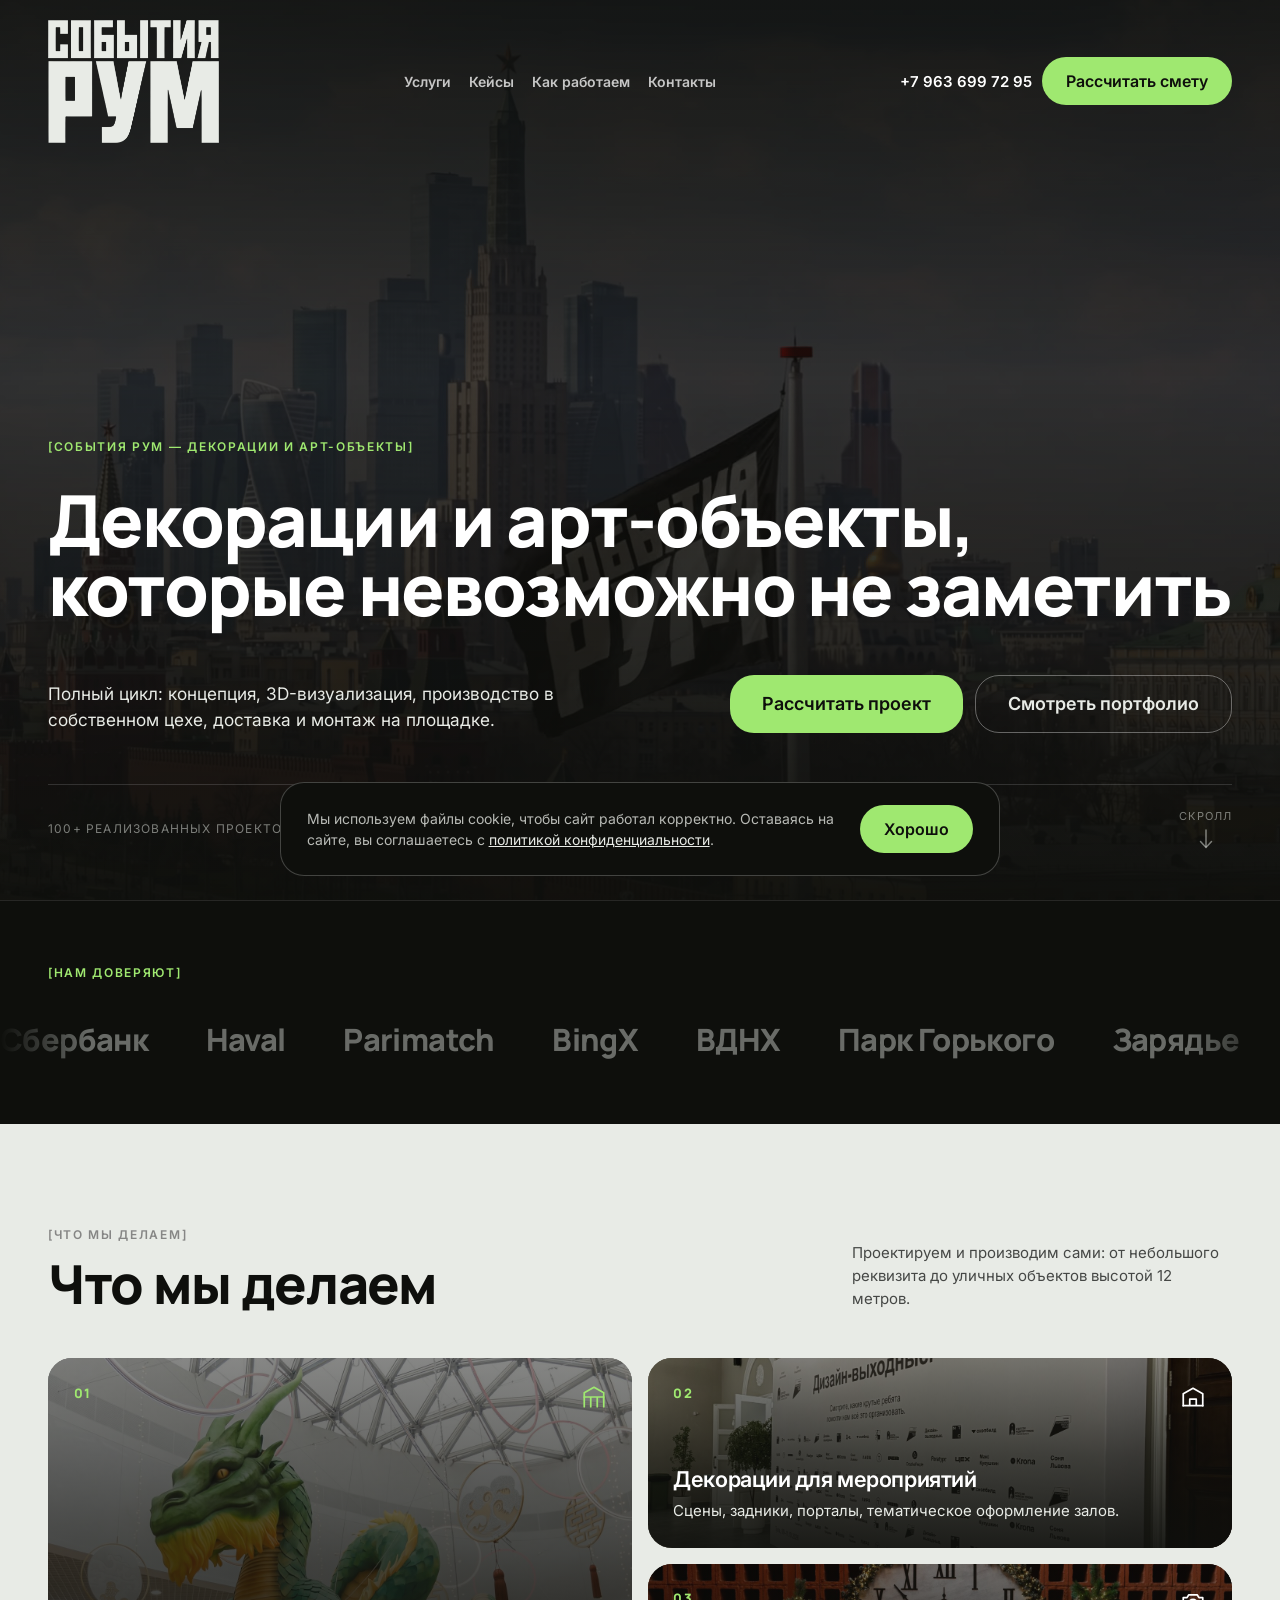
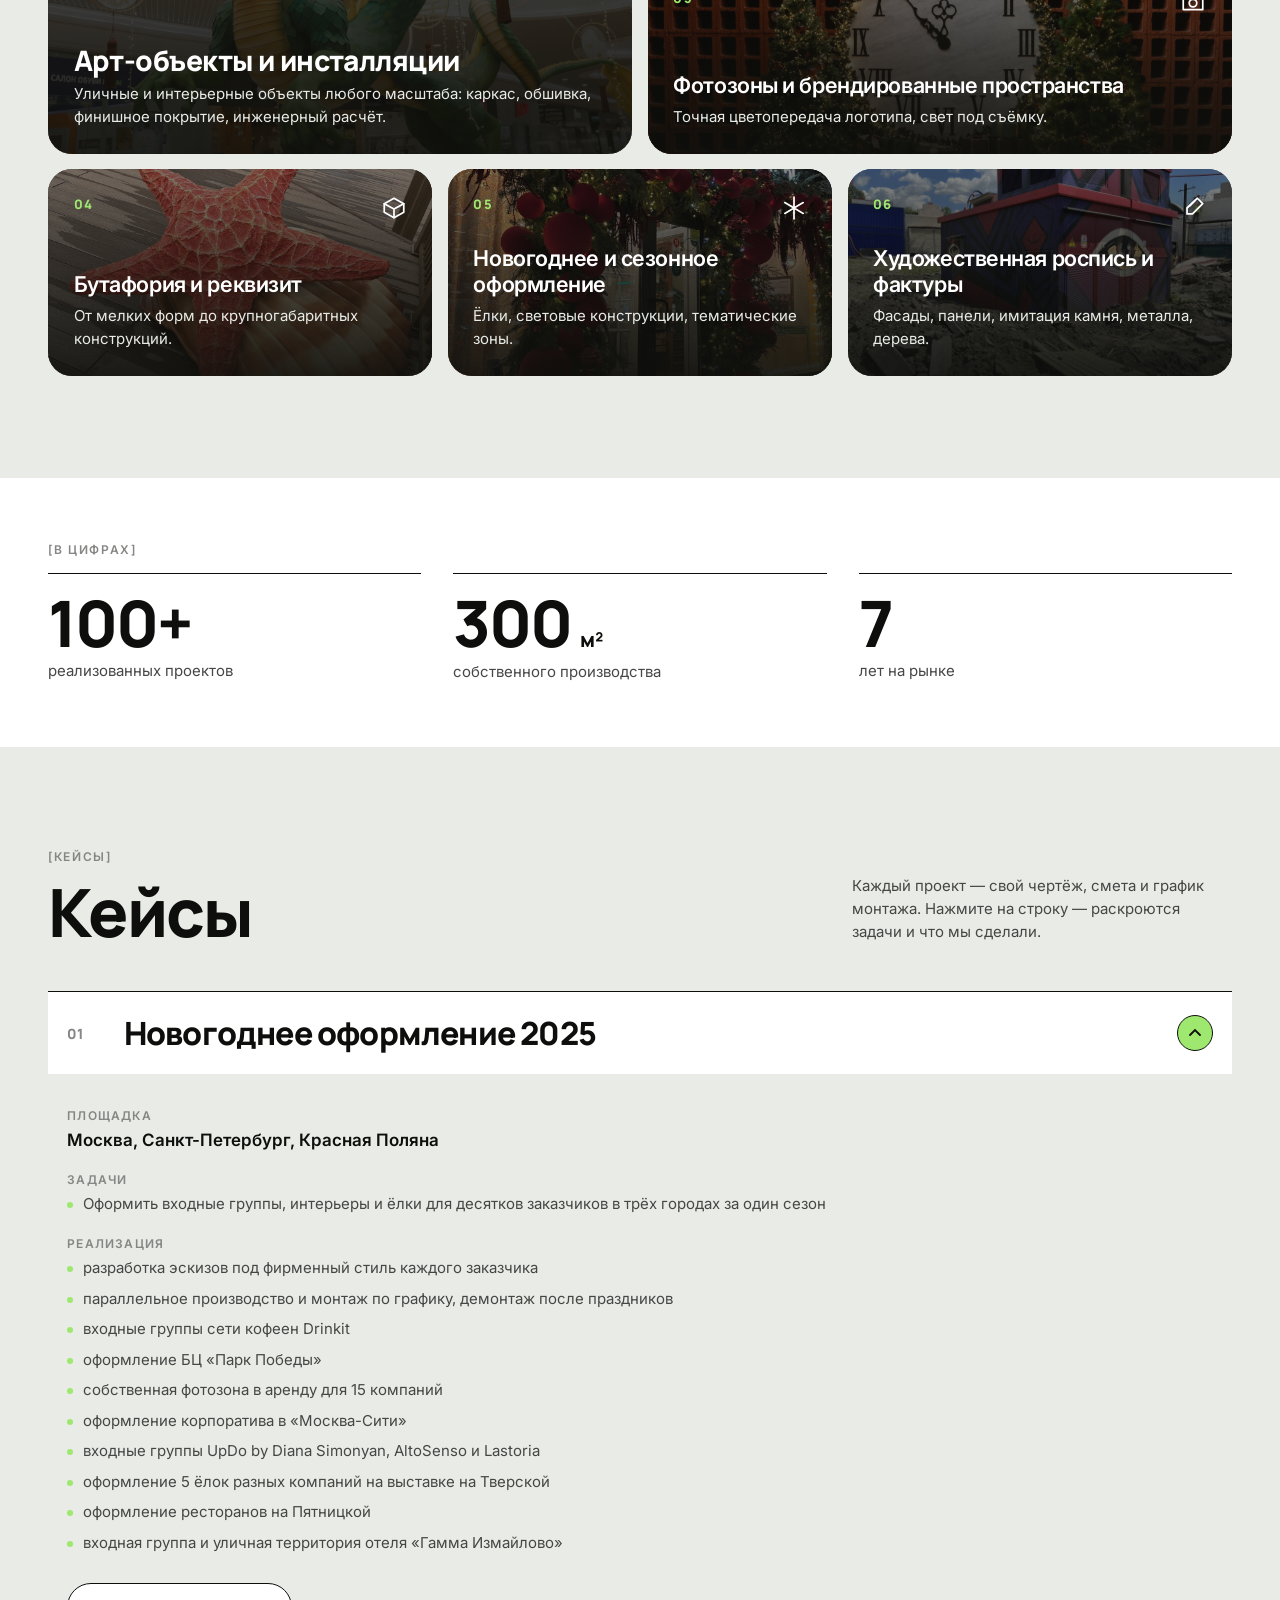
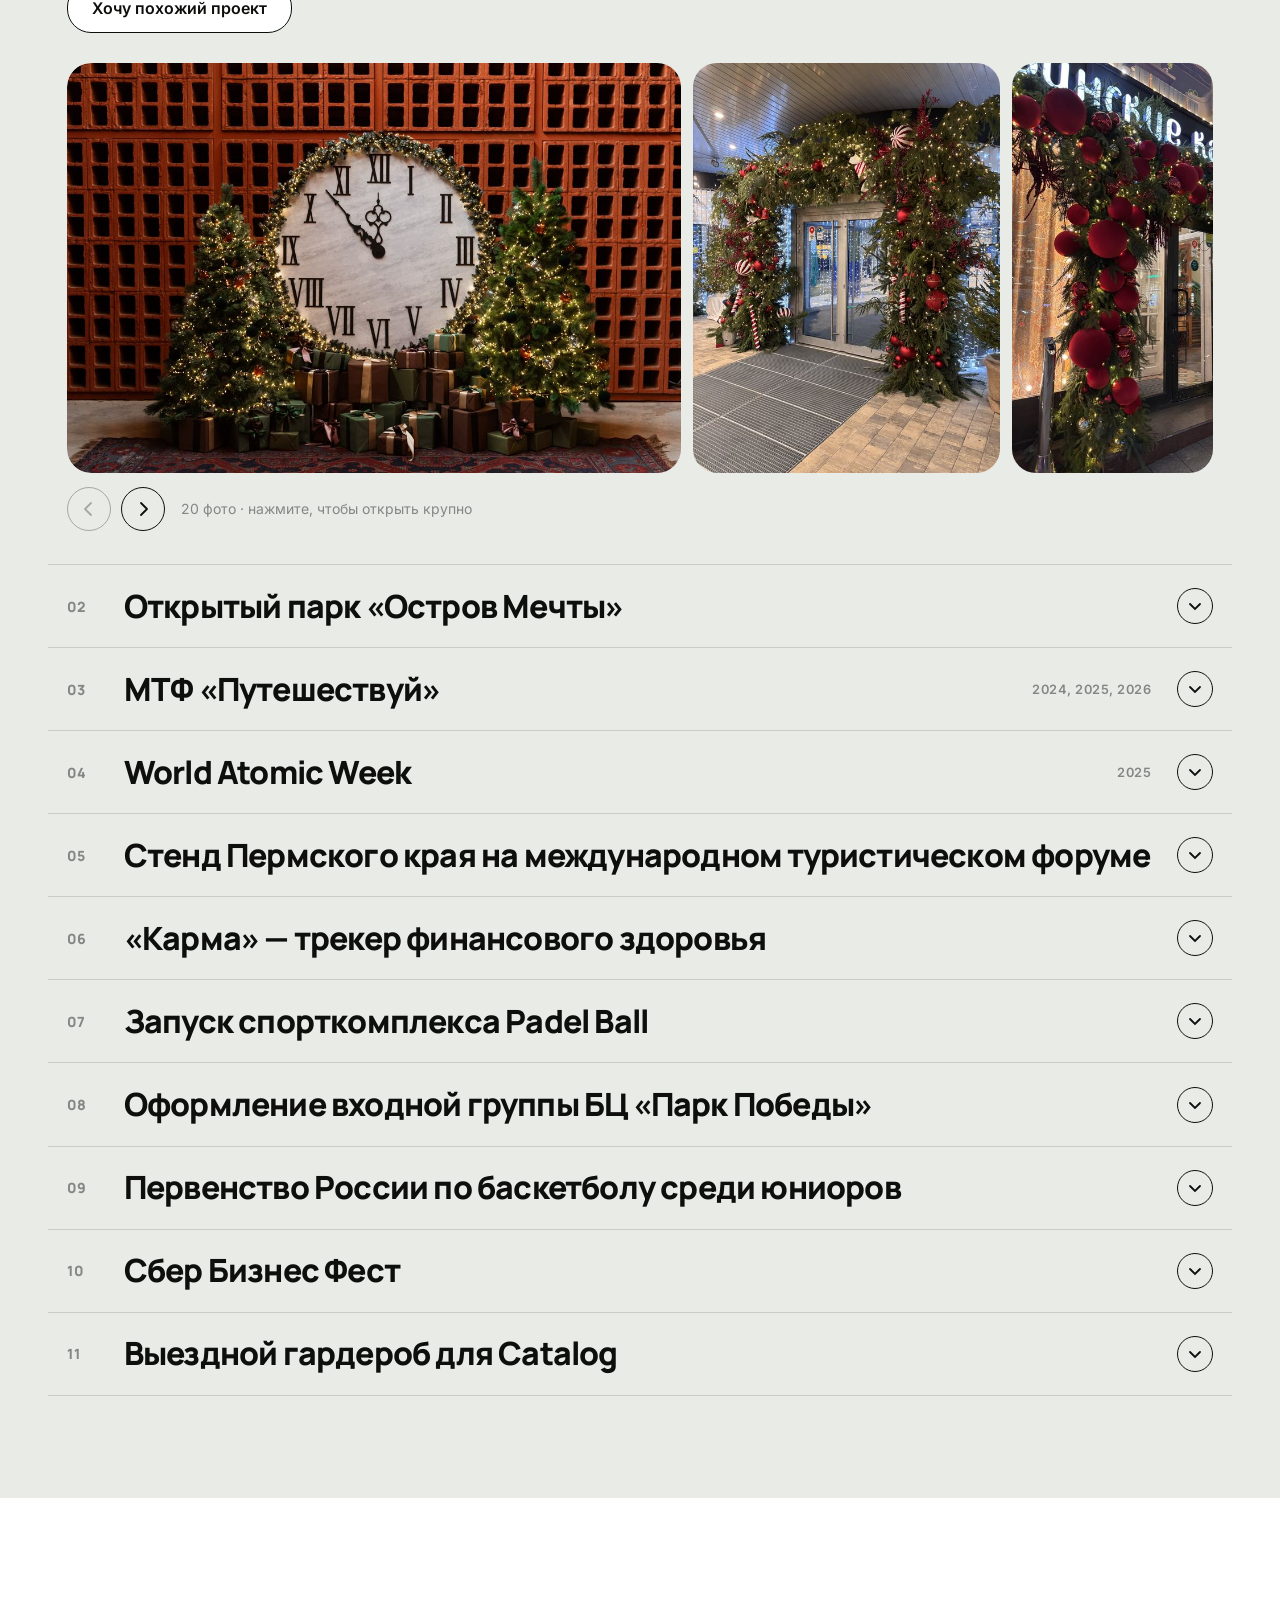
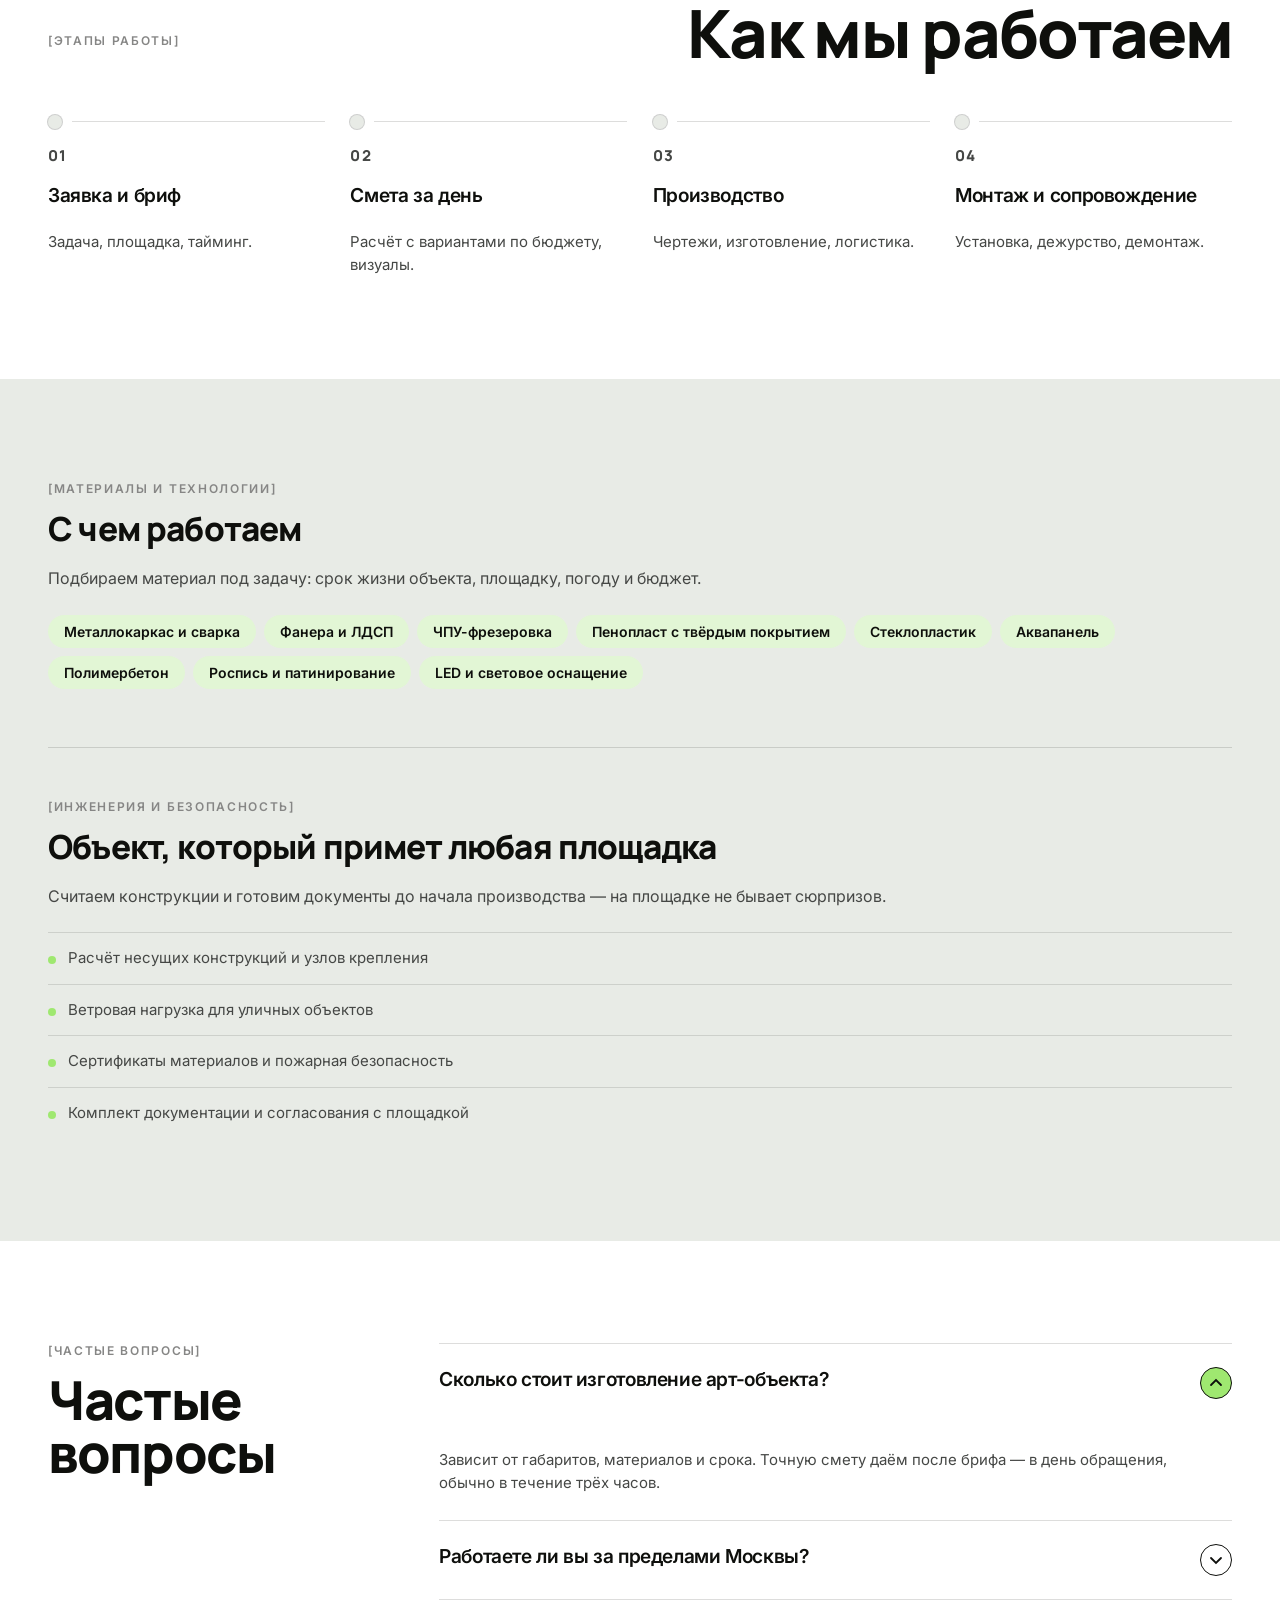
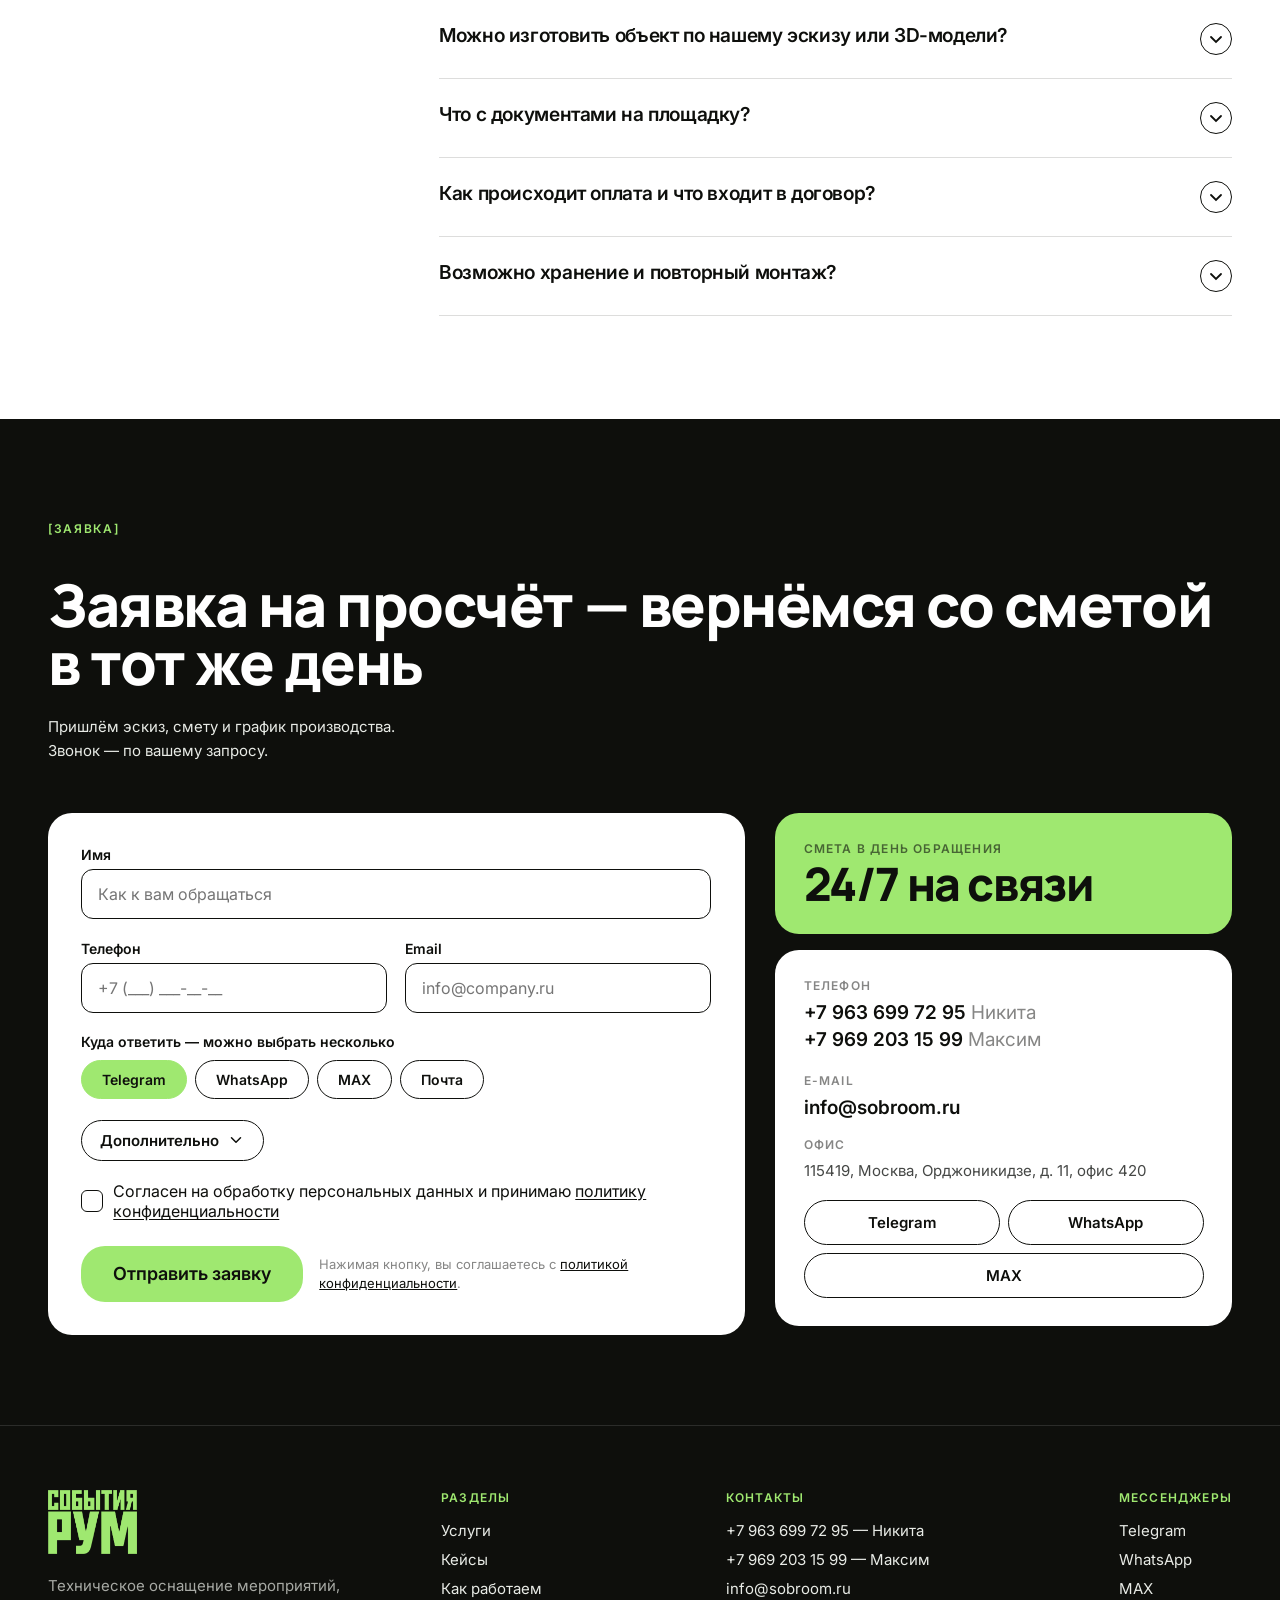
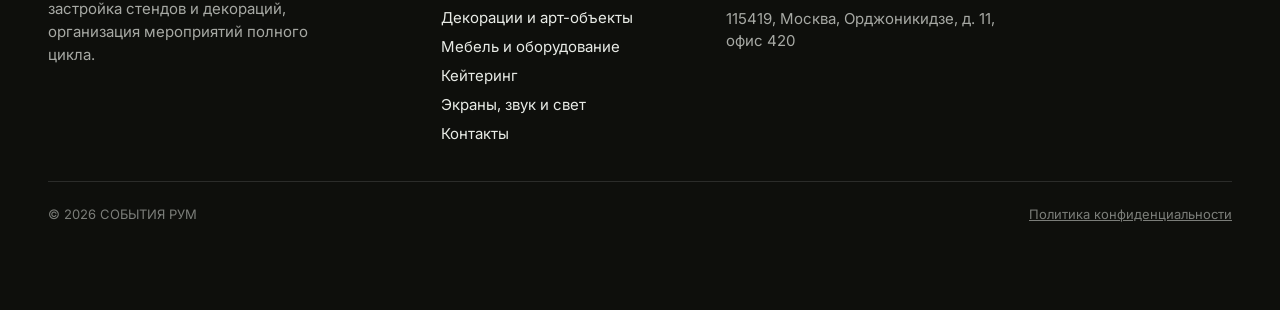
==== art-obekty/index.html @ 0f1aa21b "Новогодний кейс: 24 новых снимка и просмотр фото на странице Из присланной презентации взяты только " ====
<!DOCTYPE html>
<html lang="ru" class="no-js">
<head>
<meta charset="utf-8">
<meta name="viewport" content="width=device-width, initial-scale=1">
<title>Декорации и арт-объекты под ключ — СОБЫТИЯ РУМ</title>
<meta name="description" content="Декорации, арт-объекты и фотозоны под ключ: концепция, 3D-визуализация, собственное производство в Москве, доставка и монтаж. Смета в день обращения.">
<!-- Иконка вкладки: фирменный тёмный квадрат с логотипом. -->
<link rel="canonical" href="https://sobroom.ru/art-obekty/">
<link rel="icon" href="../favicon.ico" sizes="any">
<link rel="icon" type="image/png" sizes="32x32" href="../media/favicon-32.png">
<link rel="icon" type="image/png" sizes="16x16" href="../media/favicon-16.png">
<link rel="apple-touch-icon" sizes="180x180" href="../media/apple-touch-icon.png">
<link rel="preconnect" href="https://fonts.googleapis.com">
<link rel="preconnect" href="https://fonts.gstatic.com" crossorigin>
<link href="https://fonts.googleapis.com/css2?family=Manrope:wght@600;700;800;900&family=Inter:wght@400;500;600;700;900&display=swap" rel="stylesheet">
<link rel="stylesheet" href="../styles.css?v=dev">
<link rel="stylesheet" href="../page.css?v=dev">
</head>
<body class="page-dir">

<a class="skip-link" href="#top">Перейти к содержимому</a>

<header class="header" id="site-header">
  <div class="header__inner">
    <a href="../" class="header__logo" aria-label="СОБЫТИЯ РУМ — на главную">
      <img src="../media/logo-canvas.png" alt="СОБЫТИЯ РУМ" width="1355" height="972">
    </a>

    <nav class="header__nav" aria-label="Основная навигация">
      <a href="../#services">Услуги</a>
      <a href="../#cases">Кейсы</a>
      <a href="../#process">Как работаем</a>
      <!-- <a href="../#production">Производство</a> -->
      <a href="../#contacts">Контакты</a>
    </nav>

    <div class="header__actions">
      <a href="tel:+79636997295" class="header__phone">+7 963 699 72 95</a>
      <a href="https://t.me/sidorovnikitiy" target="_blank" rel="noopener" title="Telegram" class="header__icon-link">
        <svg width="18" height="18" viewBox="0 0 24 24" fill="none" stroke="currentColor" stroke-width="1.8" stroke-linecap="round" stroke-linejoin="round"><path d="M21.5 3.5 2.8 10.8c-.8.3-.8 1.4.1 1.6l4.5 1.3 1.7 5.1c.2.7 1.1.9 1.6.3l2.4-2.8 4.5 3.3c.6.4 1.4.1 1.6-.6L22.8 4.6c.2-.8-.6-1.4-1.3-1.1Z"></path><path d="m7.4 13.7 9.9-6.4-6.6 7.3"></path></svg>
      </a>
      <a href="https://wa.me/79636997295" target="_blank" rel="noopener" title="WhatsApp" class="header__icon-link">
        <svg width="18" height="18" viewBox="0 0 24 24" fill="none" stroke="currentColor" stroke-width="1.8" stroke-linecap="round" stroke-linejoin="round"><path d="M20.5 11.6a8.5 8.5 0 0 1-12.6 7.4L3.5 20.5l1.6-4.3A8.5 8.5 0 1 1 20.5 11.6Z"></path><path d="M8.9 8.4c.5-.2.9 0 1.1.4l.6 1.2c.1.3 0 .6-.2.8l-.4.4c.5 1 1.2 1.7 2.2 2.2l.4-.4c.2-.2.5-.3.8-.2l1.2.6c.4.2.6.6.4 1.1-.3.7-1 1.2-1.8 1.1-2.5-.2-5-2.7-5.3-5.3-.1-.8.3-1.6 1-1.9Z"></path></svg>
      </a>
      <a href="https://max.ru/u/f9LHodD0cOI2sE15VIjKIWvhr9DcOUU_kCdnH0U8R3dj1_szaygG8eiSpd0" target="_blank" rel="noopener" title="MAX" class="header__icon-link header__icon-link--max">
        <span>MAX</span>
      </a>
      <button type="button" class="btn btn--primary btn--md js-go-form" data-header-cta>Рассчитать смету</button>
    </div>

    <div class="header__mobile-actions">
      <a href="tel:+79636997295" class="header__action" aria-label="Позвонить"><svg width="18" height="18" viewBox="0 0 24 24" fill="none" stroke="currentColor" stroke-width="1.8" stroke-linecap="round" stroke-linejoin="round" aria-hidden="true"><path d="M6.6 3.5h3l1.5 3.7-1.9 1.4a12 12 0 0 0 5.2 5.2l1.4-1.9 3.7 1.5v3a2 2 0 0 1-2.2 2 17 17 0 0 1-14.7-14.7 2 2 0 0 1 2-2.2Z"></path></svg></a>
      <a href="https://t.me/sidorovnikitiy" target="_blank" rel="noopener" class="header__action header__action--tg" aria-label="Написать в Telegram"><svg width="18" height="18" viewBox="0 0 24 24" fill="none" stroke="currentColor" stroke-width="1.8" stroke-linecap="round" stroke-linejoin="round" aria-hidden="true"><path d="M21.5 3.5 2.8 10.8c-.8.3-.8 1.4.1 1.6l4.5 1.3 1.7 5.1c.2.7 1.1.9 1.6.3l2.4-2.8 4.5 3.3c.6.4 1.4.1 1.6-.6L22.8 4.6c.2-.8-.6-1.4-1.3-1.1Z"></path><path d="m7.4 13.7 9.9-6.4-6.6 7.3"></path></svg></a>
      <button type="button" class="header__burger" id="menu-toggle" aria-label="Меню" aria-expanded="false" aria-controls="mobile-menu">
        <span></span><span></span>
      </button>
    </div>
  </div>
</header>

<div class="mobile-menu" id="mobile-menu" hidden>
  <div class="mobile-menu__top">
    <img src="../media/logo-lime.png" alt="СОБЫТИЯ РУМ" width="1355" height="972" class="mobile-menu__logo">
    <button type="button" class="mobile-menu__close" id="menu-close" aria-label="Закрыть">×</button>
  </div>
  <nav class="mobile-menu__nav" aria-label="Мобильная навигация">
    <a href="../#services" class="js-menu-link">Услуги</a>
    <a href="../#cases" class="js-menu-link">Кейсы</a>
    <a href="../#process" class="js-menu-link">Как работаем</a>
    <!-- <a href="../#production" class="js-menu-link">Производство</a> -->
    <a href="../#contacts" class="js-menu-link">Контакты</a>
  </nav>
  <div class="mobile-menu__bottom">
    <a href="tel:+79636997295" class="mobile-menu__phone">+7 963 699 72 95</a>
    <button type="button" class="btn btn--primary btn--lg js-go-form" id="menu-cta">Рассчитать смету</button>
  </div>
</div>

<main>
<section id="top" class="hero" data-screen-label="Первый экран">
  <div class="hero__bg" id="hero-bg">
    <!-- Тот же ролик, что на главной. Классы общие, поэтому им управляет
         общий script.js: два формата, живучий запуск, под видео — его же
         первый кадр. -->
    <video class="hero__video" id="hero-video" autoplay muted defaultmuted loop playsinline
           preload="auto" poster="../media/hero-still.jpg" aria-hidden="true">
      <source src="../media/hero-showreel.mp4" type="video/mp4">
      <source src="../media/hero-showreel.webm" type="video/webm">
    </video>
  </div>
  <div class="hero__veil" aria-hidden="true"></div>

  <div class="hero__content">
    <p class="hero__eyebrow reveal-init" style="--reveal-delay:50ms">[СОБЫТИЯ РУМ — ДЕКОРАЦИИ И АРТ-ОБЪЕКТЫ]</p>
    <h1 class="hero__title reveal-init" style="--reveal-delay:120ms">Декорации и арт-объекты, которые невозможно не заметить</h1>
    <div class="hero__row">
      <p class="hero__lead reveal-init" style="--reveal-delay:200ms">Полный цикл: концепция, 3D-визуализация, производство в собственном цехе, доставка и монтаж на площадке.</p>
      <div class="hero__cta reveal-init" style="--reveal-delay:280ms">
    <button type="button" class="btn btn--primary btn--lg js-go-form">Рассчитать проект</button>
    <a href="#cases" class="btn btn--ghost-dark">Смотреть портфолио</a>
      </div>
    </div>
    <div class="hero__foot reveal-init" style="--reveal-delay:360ms">
      <span class="hero__foot-label">100+ реализованных проектов · собственное производство 300 м² в Москве · монтаж по всей России</span>
      <div class="hero__scroll-hint">
        <span>Скролл</span>
        <svg width="14" height="20" viewBox="0 0 14 20" fill="none" stroke="currentColor" stroke-width="1.5" stroke-linecap="round"><path d="M7 1v17"></path><path d="M1.5 12.5 7 18.5l5.5-6"></path></svg>
      </div>
    </div>
  </div>
</section>

<section class="clients" data-screen-label="Клиенты">
  <p class="section-eyebrow section-eyebrow--dark reveal">[нам доверяют]</p>
  <div class="marquee-mask">
    <div class="marquee-track" id="clients-track">
      <span class="marquee-group" id="clients-group-a"></span>
      <span class="marquee-group" id="clients-group-b" aria-hidden="true"></span>
    </div>
  </div>
</section>

<section id="services" class="services" data-screen-label="Что мы делаем">
  <div class="wrap">
    <div class="section-head reveal">
      <div class="section-head__main">
        <p class="section-eyebrow">[что мы делаем]</p>
        <h2 class="section-title section-title--md">Что мы делаем</h2>
      </div>
      <p class="section-head__note">Проектируем и производим сами: от небольшого реквизита до уличных объектов высотой 12 метров.</p>
    </div>
    <div class="bento">
      <article class="service-card service-card--build reveal">
        <img class="service-card__photo" src="../media/service-art.jpg" alt="" loading="lazy">
        <span class="service-card__veil" aria-hidden="true"></span>
        <span class="service-card__top">
          <span class="service-card__num">01</span>
          <svg width="26" height="26" viewBox="0 0 24 24" fill="none" stroke="currentColor" stroke-width="1.6" stroke-linecap="round" stroke-linejoin="round" class="service-card__icon"><path d="M3 21V8l9-5 9 5v13"></path><path d="M3 12h18M9 21V12M15 21V12"></path></svg>
        </span>
        <span class="service-card__bottom">
          <span class="service-card__title service-card__title--display service-card__title--md">Арт-объекты и инсталляции</span>
          <span class="service-card__body">Уличные и интерьерные объекты любого масштаба: каркас, обшивка, финишное покрытие, инженерный расчёт.</span>
        </span>
      </article>
      <article class="service-card service-card--white service-card--half reveal" style="--reveal-delay:60ms">
        <img class="service-card__photo" src="../media/what-art-2.jpg" alt="" loading="lazy">
        <span class="service-card__veil" aria-hidden="true"></span>
        <span class="service-card__top">
          <span class="service-card__num">02</span>
          <svg width="26" height="26" viewBox="0 0 24 24" fill="none" stroke="currentColor" stroke-width="1.6" stroke-linecap="round" stroke-linejoin="round" class="service-card__icon"><path d="M3 20V9l9-5 9 5v11"></path><path d="M3 20h18M9 20v-6h6v6"></path></svg>
        </span>
        <span class="service-card__bottom">
          <span class="service-card__title service-card__title--body">Декорации для мероприятий</span>
          <span class="service-card__body">Сцены, задники, порталы, тематическое оформление залов.</span>
        </span>
      </article>
      <article class="service-card service-card--white service-card--half reveal" style="--reveal-delay:120ms">
        <img class="service-card__photo" src="../media/what-art-3.jpg" alt="" loading="lazy">
        <span class="service-card__veil" aria-hidden="true"></span>
        <span class="service-card__top">
          <span class="service-card__num">03</span>
          <svg width="26" height="26" viewBox="0 0 24 24" fill="none" stroke="currentColor" stroke-width="1.6" stroke-linecap="round" stroke-linejoin="round" class="service-card__icon"><path d="M3 8h3.5L8 5.5h8L17.5 8H21v11H3z"></path><circle cx="12" cy="13" r="3.5"></circle></svg>
        </span>
        <span class="service-card__bottom">
          <span class="service-card__title service-card__title--body">Фотозоны и брендированные пространства</span>
          <span class="service-card__body">Точная цветопередача логотипа, свет под съёмку.</span>
        </span>
      </article>
      <article class="service-card service-card--white reveal" style="--reveal-delay:180ms">
        <img class="service-card__photo" src="../media/what-art-4.jpg" alt="" loading="lazy">
        <span class="service-card__veil" aria-hidden="true"></span>
        <span class="service-card__top">
          <span class="service-card__num">04</span>
          <svg width="26" height="26" viewBox="0 0 24 24" fill="none" stroke="currentColor" stroke-width="1.6" stroke-linecap="round" stroke-linejoin="round" class="service-card__icon"><path d="M21 8 12 3 3 8v8l9 5 9-5V8Z"></path><path d="m3 8 9 5 9-5M12 13v8"></path></svg>
        </span>
        <span class="service-card__bottom">
          <span class="service-card__title service-card__title--body">Бутафория и реквизит</span>
          <span class="service-card__body">От мелких форм до крупногабаритных конструкций.</span>
        </span>
      </article>
      <article class="service-card service-card--white reveal" style="--reveal-delay:240ms">
        <img class="service-card__photo" src="../media/what-art-5.jpg" alt="" loading="lazy">
        <span class="service-card__veil" aria-hidden="true"></span>
        <span class="service-card__top">
          <span class="service-card__num">05</span>
          <svg width="26" height="26" viewBox="0 0 24 24" fill="none" stroke="currentColor" stroke-width="1.6" stroke-linecap="round" stroke-linejoin="round" class="service-card__icon"><path d="M12 2v20M3.5 7l17 10M20.5 7l-17 10"></path></svg>
        </span>
        <span class="service-card__bottom">
          <span class="service-card__title service-card__title--body">Новогоднее и сезонное оформление</span>
          <span class="service-card__body">Ёлки, световые конструкции, тематические зоны.</span>
        </span>
      </article>
      <article class="service-card service-card--white service-card--fill reveal" style="--reveal-delay:300ms">
        <img class="service-card__photo" src="../media/what-art-6.jpg" alt="" loading="lazy">
        <span class="service-card__veil" aria-hidden="true"></span>
        <span class="service-card__top">
          <span class="service-card__num">06</span>
          <svg width="26" height="26" viewBox="0 0 24 24" fill="none" stroke="currentColor" stroke-width="1.6" stroke-linecap="round" stroke-linejoin="round" class="service-card__icon"><path d="m16 3 5 5-9.5 9.5H6.5V12z"></path><path d="M14 5 9 10"></path></svg>
        </span>
        <span class="service-card__bottom">
          <span class="service-card__title service-card__title--body">Художественная роспись и фактуры</span>
          <span class="service-card__body">Фасады, панели, имитация камня, металла, дерева.</span>
        </span>
      </article>
    </div>
  </div>
</section>

<section class="stats" data-screen-label="Цифры">
  <div class="wrap">
    <p class="section-eyebrow reveal">[в цифрах]</p>
    <div class="stats__grid" id="stats-grid">
      <div class="stat reveal">
        <div class="stat__row"><span class="stat__num" data-value="100" data-suffix="+">0</span></div>
        <span class="stat__label">реализованных проектов</span>
      </div>
      <div class="stat reveal" style="--reveal-delay:80ms">
        <div class="stat__row"><span class="stat__num" data-value="300" data-suffix="">0</span><span class="stat__unit">м²</span></div>
        <span class="stat__label">собственного производства</span>
      </div>
      <div class="stat reveal" style="--reveal-delay:160ms">
        <div class="stat__row"><span class="stat__num" data-value="7" data-suffix="">0</span></div>
        <span class="stat__label">лет на рынке</span>
      </div>
    </div>
  </div>
</section>

<section id="cases" class="cases" data-screen-label="Кейсы">
  <div class="wrap">
    <div class="section-head reveal">
      <div class="section-head__main">
        <p class="section-eyebrow">[кейсы]</p>
        <h2 class="section-title">Кейсы</h2>
      </div>
      <p class="section-head__note">Каждый проект — свой чертёж, смета и график монтажа. Нажмите на строку — раскроются задачи и что мы сделали.</p>
    </div>


    <div class="cases__list">
      <details class="case" id="case-novyi-god-2025" open>
        <summary class="case__row">
          <span class="case__n">01</span>
          <h3 class="case__title">Новогоднее оформление 2025</h3>
          <span class="case__chevron"><svg width="14" height="14" viewBox="0 0 14 14" fill="none" stroke="currentColor" stroke-width="1.8" stroke-linecap="round" aria-hidden="true"><path d="M2 5l5 5 5-5"></path></svg></span>
        </summary>
        <div class="case__panel">
          <div class="case__info">
            <div class="case__fields">
              <div class="case__field"><p class="case__field-label">Площадка</p><p class="case__field-value">Москва, Санкт-Петербург, Красная Поляна</p></div>
            </div>
            <div class="case__tasks">
              <p>Задачи</p>
              <ul class="case__list">
                <li>Оформить входные группы, интерьеры и ёлки для десятков заказчиков в трёх городах за один сезон</li>
              </ul>
            </div>
            <div class="case__tasks">
              <p>Реализация</p>
              <ul class="case__list">
                <li>разработка эскизов под фирменный стиль каждого заказчика</li>
                <li>параллельное производство и монтаж по графику, демонтаж после праздников</li>
                <li>входные группы сети кофеен Drinkit</li>
                <li>оформление БЦ «Парк Победы»</li>
                <li>собственная фотозона в аренду для 15 компаний</li>
                <li>оформление корпоратива в «Москва-Сити»</li>
                <li>входные группы UpDo by Diana Simonyan, AltoSenso и Lastoria</li>
                <li>оформление 5 ёлок разных компаний на выставке на Тверской</li>
                <li>оформление ресторанов на Пятницкой</li>
                <li>входная группа и уличная территория отеля «Гамма Измайлово»</li>
              </ul>
            </div>
            <div class="case__cta"><button type="button" class="btn btn--tertiary btn--md js-case-cta">Хочу похожий проект</button></div>
          </div>
          <div class="case__gallery" data-case-gallery>
            <div class="case__gallery-track" tabindex="0" role="group" aria-label="Фото проекта «Новогоднее оформление 2025», 43 снимка">
                <a class="case__gallery-item" href="../media/novyi-god-2025/01.jpg" target="_blank" rel="noopener"><img src="../media/novyi-god-2025/01-s.jpg" width="1079" height="720" alt="Фотозона с большими часами и ёлками" loading="lazy" decoding="async"></a>
                <a class="case__gallery-item" href="../media/novyi-god-2025/02.jpg" target="_blank" rel="noopener"><img src="../media/novyi-god-2025/02-s.jpg" width="540" height="720" alt="Новогоднее оформление входной группы" loading="lazy" decoding="async"></a>
                <a class="case__gallery-item" href="../media/novyi-god-2025/03.jpg" target="_blank" rel="noopener"><img src="../media/novyi-god-2025/03-s.jpg" width="540" height="720" alt="Новогоднее оформление входной группы" loading="lazy" decoding="async"></a>
                <a class="case__gallery-item" href="../media/novyi-god-2025/04.jpg" target="_blank" rel="noopener"><img src="../media/novyi-god-2025/04-s.jpg" width="540" height="720" alt="Новогоднее оформление входной группы" loading="lazy" decoding="async"></a>
                <a class="case__gallery-item" href="../media/novyi-god-2025/05.jpg" target="_blank" rel="noopener"><img src="../media/novyi-god-2025/05-s.jpg" width="540" height="720" alt="Новогоднее оформление входной группы" loading="lazy" decoding="async"></a>
                <a class="case__gallery-item" href="../media/novyi-god-2025/06.jpg" target="_blank" rel="noopener"><img src="../media/novyi-god-2025/06-s.jpg" width="540" height="720" alt="Входная группа Lastoria" loading="lazy" decoding="async"></a>
                <a class="case__gallery-item" href="../media/novyi-god-2025/07.jpg" target="_blank" rel="noopener"><img src="../media/novyi-god-2025/07-s.jpg" width="540" height="720" alt="Входная группа AltoSenso" loading="lazy" decoding="async"></a>
                <a class="case__gallery-item" href="../media/novyi-god-2025/08.jpg" target="_blank" rel="noopener"><img src="../media/novyi-god-2025/08-s.jpg" width="540" height="720" alt="Входная группа кофейни Drinkit" loading="lazy" decoding="async"></a>
                <a class="case__gallery-item" href="../media/novyi-god-2025/09.jpg" target="_blank" rel="noopener"><img src="../media/novyi-god-2025/09-s.jpg" width="540" height="720" alt="Новогоднее оформление входной группы" loading="lazy" decoding="async"></a>
                <a class="case__gallery-item" href="../media/novyi-god-2025/10.jpg" target="_blank" rel="noopener"><img src="../media/novyi-god-2025/10-s.jpg" width="540" height="720" alt="Новогоднее оформление входной группы" loading="lazy" decoding="async"></a>
                <a class="case__gallery-item" href="../media/novyi-god-2025/11.jpg" target="_blank" rel="noopener"><img src="../media/novyi-god-2025/11-s.jpg" width="960" height="720" alt="Новогодняя уличная зона с диванами и ёлками" loading="lazy" decoding="async"></a>
                <a class="case__gallery-item" href="../media/novyi-god-2025/12.jpg" target="_blank" rel="noopener"><img src="../media/novyi-god-2025/12-s.jpg" width="540" height="720" alt="Новогоднее оформление входной группы" loading="lazy" decoding="async"></a>
                <a class="case__gallery-item" href="../media/novyi-god-2025/13.jpg" target="_blank" rel="noopener"><img src="../media/novyi-god-2025/13-s.jpg" width="540" height="720" alt="Оформленные ёлки на уличной площадке" loading="lazy" decoding="async"></a>
                <a class="case__gallery-item" href="../media/novyi-god-2025/14.jpg" target="_blank" rel="noopener"><img src="../media/novyi-god-2025/14-s.jpg" width="540" height="720" alt="Оформленная уличная ёлка" loading="lazy" decoding="async"></a>
                <a class="case__gallery-item" href="../media/novyi-god-2025/15.jpg" target="_blank" rel="noopener"><img src="../media/novyi-god-2025/15-s.jpg" width="540" height="720" alt="Новогоднее оформление входной группы" loading="lazy" decoding="async"></a>
                <a class="case__gallery-item" href="../media/novyi-god-2025/16.jpg" target="_blank" rel="noopener"><img src="../media/novyi-god-2025/16-s.jpg" width="540" height="720" alt="Новогоднее оформление входной группы" loading="lazy" decoding="async"></a>
                <a class="case__gallery-item" href="../media/novyi-god-2025/17.jpg" target="_blank" rel="noopener"><img src="../media/novyi-god-2025/17-s.jpg" width="540" height="720" alt="Новогоднее оформление входной группы" loading="lazy" decoding="async"></a>
                <a class="case__gallery-item" href="../media/novyi-god-2025/18.jpg" target="_blank" rel="noopener"><img src="../media/novyi-god-2025/18-s.jpg" width="540" height="720" alt="Новогоднее оформление входной группы" loading="lazy" decoding="async"></a>
                <a class="case__gallery-item" href="../media/novyi-god-2025/19.jpg" target="_blank" rel="noopener"><img src="../media/novyi-god-2025/19-s.jpg" width="540" height="720" alt="Новогоднее оформление входной группы" loading="lazy" decoding="async"></a>
                <a class="case__gallery-item" href="../media/novyi-god-2025/21.jpg" target="_blank" rel="noopener"><img src="../media/novyi-god-2025/21-s.jpg" width="646" height="720" alt="Новогоднее оформление входной группы" loading="lazy" decoding="async"></a>
                <a class="case__gallery-item" href="../media/novyi-god-2025/22.jpg" target="_blank" rel="noopener"><img src="../media/novyi-god-2025/22-s.jpg" width="960" height="720" alt="Новогоднее оформление входной группы" loading="lazy" decoding="async"></a>
                <a class="case__gallery-item" href="../media/novyi-god-2025/23.jpg" target="_blank" rel="noopener"><img src="../media/novyi-god-2025/23-s.jpg" width="960" height="720" alt="Новогоднее оформление входной группы" loading="lazy" decoding="async"></a>
                <a class="case__gallery-item" href="../media/novyi-god-2025/24.jpg" target="_blank" rel="noopener"><img src="../media/novyi-god-2025/24-s.jpg" width="960" height="720" alt="Новогоднее оформление входной группы" loading="lazy" decoding="async"></a>
                <a class="case__gallery-item" href="../media/novyi-god-2025/25.jpg" target="_blank" rel="noopener"><img src="../media/novyi-god-2025/25-s.jpg" width="960" height="720" alt="Новогоднее оформление входной группы" loading="lazy" decoding="async"></a>
                <a class="case__gallery-item" href="../media/novyi-god-2025/26.jpg" target="_blank" rel="noopener"><img src="../media/novyi-god-2025/26-s.jpg" width="960" height="720" alt="Новогоднее оформление входной группы" loading="lazy" decoding="async"></a>
                <a class="case__gallery-item" href="../media/novyi-god-2025/27.jpg" target="_blank" rel="noopener"><img src="../media/novyi-god-2025/27-s.jpg" width="960" height="720" alt="Новогоднее оформление входной группы" loading="lazy" decoding="async"></a>
                <a class="case__gallery-item" href="../media/novyi-god-2025/28.jpg" target="_blank" rel="noopener"><img src="../media/novyi-god-2025/28-s.jpg" width="960" height="720" alt="Новогоднее оформление входной группы" loading="lazy" decoding="async"></a>
                <a class="case__gallery-item" href="../media/novyi-god-2025/29.jpg" target="_blank" rel="noopener"><img src="../media/novyi-god-2025/29-s.jpg" width="960" height="720" alt="Новогоднее оформление входной группы" loading="lazy" decoding="async"></a>
                <a class="case__gallery-item" href="../media/novyi-god-2025/30.jpg" target="_blank" rel="noopener"><img src="../media/novyi-god-2025/30-s.jpg" width="960" height="720" alt="Новогоднее оформление входной группы" loading="lazy" decoding="async"></a>
                <a class="case__gallery-item" href="../media/novyi-god-2025/31.jpg" target="_blank" rel="noopener"><img src="../media/novyi-god-2025/31-s.jpg" width="960" height="720" alt="Новогоднее оформление входной группы" loading="lazy" decoding="async"></a>
                <a class="case__gallery-item" href="../media/novyi-god-2025/32.jpg" target="_blank" rel="noopener"><img src="../media/novyi-god-2025/32-s.jpg" width="960" height="720" alt="Новогоднее оформление входной группы" loading="lazy" decoding="async"></a>
                <a class="case__gallery-item" href="../media/novyi-god-2025/33.jpg" target="_blank" rel="noopener"><img src="../media/novyi-god-2025/33-s.jpg" width="960" height="720" alt="Новогоднее оформление входной группы" loading="lazy" decoding="async"></a>
                <a class="case__gallery-item" href="../media/novyi-god-2025/34.jpg" target="_blank" rel="noopener"><img src="../media/novyi-god-2025/34-s.jpg" width="960" height="720" alt="Новогоднее оформление входной группы" loading="lazy" decoding="async"></a>
                <a class="case__gallery-item" href="../media/novyi-god-2025/35.jpg" target="_blank" rel="noopener"><img src="../media/novyi-god-2025/35-s.jpg" width="960" height="720" alt="Новогоднее оформление входной группы" loading="lazy" decoding="async"></a>
                <a class="case__gallery-item" href="../media/novyi-god-2025/36.jpg" target="_blank" rel="noopener"><img src="../media/novyi-god-2025/36-s.jpg" width="960" height="720" alt="Новогоднее оформление входной группы" loading="lazy" decoding="async"></a>
                <a class="case__gallery-item" href="../media/novyi-god-2025/37.jpg" target="_blank" rel="noopener"><img src="../media/novyi-god-2025/37-s.jpg" width="960" height="720" alt="Новогоднее оформление входной группы" loading="lazy" decoding="async"></a>
                <a class="case__gallery-item" href="../media/novyi-god-2025/38.jpg" target="_blank" rel="noopener"><img src="../media/novyi-god-2025/38-s.jpg" width="960" height="720" alt="Новогоднее оформление входной группы" loading="lazy" decoding="async"></a>
                <a class="case__gallery-item" href="../media/novyi-god-2025/39.jpg" target="_blank" rel="noopener"><img src="../media/novyi-god-2025/39-s.jpg" width="960" height="720" alt="Новогоднее оформление входной группы" loading="lazy" decoding="async"></a>
                <a class="case__gallery-item" href="../media/novyi-god-2025/40.jpg" target="_blank" rel="noopener"><img src="../media/novyi-god-2025/40-s.jpg" width="960" height="720" alt="Новогоднее оформление входной группы" loading="lazy" decoding="async"></a>
                <a class="case__gallery-item" href="../media/novyi-god-2025/41.jpg" target="_blank" rel="noopener"><img src="../media/novyi-god-2025/41-s.jpg" width="960" height="720" alt="Новогоднее оформление входной группы" loading="lazy" decoding="async"></a>
                <a class="case__gallery-item" href="../media/novyi-god-2025/42.jpg" target="_blank" rel="noopener"><img src="../media/novyi-god-2025/42-s.jpg" width="960" height="720" alt="Новогоднее оформление входной группы" loading="lazy" decoding="async"></a>
                <a class="case__gallery-item" href="../media/novyi-god-2025/43.jpg" target="_blank" rel="noopener"><img src="../media/novyi-god-2025/43-s.jpg" width="960" height="720" alt="Новогоднее оформление входной группы" loading="lazy" decoding="async"></a>
                <a class="case__gallery-item" href="../media/novyi-god-2025/44.jpg" target="_blank" rel="noopener"><img src="../media/novyi-god-2025/44-s.jpg" width="960" height="720" alt="Новогоднее оформление входной группы" loading="lazy" decoding="async"></a>
            </div>
            <div class="case__gallery-nav">
              <button type="button" class="case__gallery-arrow" data-dir="-1" aria-label="Предыдущие фото"><svg width="18" height="18" viewBox="0 0 18 18" fill="none" stroke="currentColor" stroke-width="1.8" stroke-linecap="round" stroke-linejoin="round" aria-hidden="true"><path d="M11 3L5 9l6 6"></path></svg></button>
              <button type="button" class="case__gallery-arrow" data-dir="1" aria-label="Следующие фото"><svg width="18" height="18" viewBox="0 0 18 18" fill="none" stroke="currentColor" stroke-width="1.8" stroke-linecap="round" stroke-linejoin="round" aria-hidden="true"><path d="M7 3l6 6-6 6"></path></svg></button>
              <p class="case__gallery-hint">20 фото · нажмите, чтобы открыть крупно</p>
            </div>
          </div>
        </div>
      </details>
      <details class="case" id="case-ostrov-mechty">
        <summary class="case__row">
          <span class="case__n">02</span>
          <h3 class="case__title">Открытый парк «Остров Мечты»</h3>
          <span class="case__chevron"><svg width="14" height="14" viewBox="0 0 14 14" fill="none" stroke="currentColor" stroke-width="1.8" stroke-linecap="round" aria-hidden="true"><path d="M2 5l5 5 5-5"></path></svg></span>
        </summary>
        <div class="case__panel">
          <div class="case__info">
            <div class="case__fields">
              <div class="case__field"><p class="case__field-label">Площадка</p><p class="case__field-value">парк развлечений «Остров Мечты», Москва</p></div>
            </div>
            <div class="case__tasks">
              <p>Задачи</p>
              <ul class="case__list">
                <li>Художественно оформить фасады зданий и другие поверхности — более 3000&nbsp;м²</li>
                <li>Установить баннерные конструкции — 650&nbsp;м²</li>
              </ul>
            </div>
            <div class="case__tasks">
              <p>Реализация</p>
              <ul class="case__list">
                <li>обмеры фасадов и поверхностей</li>
                <li>подготовка макетов и технического задания для производства</li>
                <li>художественное оформление по утверждённым эскизам</li>
                <li>изготовление и монтаж баннерных конструкций</li>
              </ul>
            </div>
            <div class="case__cta"><button type="button" class="btn btn--tertiary btn--md js-case-cta">Хочу похожий проект</button></div>
          </div>
          <div class="case__gallery" data-case-gallery>
            <div class="case__gallery-track" tabindex="0" role="group" aria-label="Фото проекта «Открытый парк «Остров Мечты»», 7 снимков">
                <a class="case__gallery-item" href="../media/ostrov-mechty/01.jpg" target="_blank" rel="noopener"><img src="../media/ostrov-mechty/01-s.jpg" width="960" height="720" alt="Роспись трансформаторной подстанции: белый дракон" loading="lazy" decoding="async"></a>
                <a class="case__gallery-item" href="../media/ostrov-mechty/02.jpg" target="_blank" rel="noopener"><img src="../media/ostrov-mechty/02-s.jpg" width="540" height="720" alt="Роспись рольставен: тукан в джунглях" loading="lazy" decoding="async"></a>
                <a class="case__gallery-item" href="../media/ostrov-mechty/03.jpg" target="_blank" rel="noopener"><img src="../media/ostrov-mechty/03-s.jpg" width="960" height="720" alt="Роспись подстанции в графичном стиле" loading="lazy" decoding="async"></a>
                <a class="case__gallery-item" href="../media/ostrov-mechty/04.jpg" target="_blank" rel="noopener"><img src="../media/ostrov-mechty/04-s.jpg" width="540" height="720" alt="Роспись стены в стиле джунглей" loading="lazy" decoding="async"></a>
                <a class="case__gallery-item" href="../media/ostrov-mechty/05.jpg" target="_blank" rel="noopener"><img src="../media/ostrov-mechty/05-s.jpg" width="540" height="720" alt="Арт-объект: морская звезда на раковине" loading="lazy" decoding="async"></a>
                <a class="case__gallery-item" href="../media/ostrov-mechty/06.jpg" target="_blank" rel="noopener"><img src="../media/ostrov-mechty/06-s.jpg" width="540" height="720" alt="Электрошкаф с градиентной покраской" loading="lazy" decoding="async"></a>
                <a class="case__gallery-item" href="../media/ostrov-mechty/07.jpg" target="_blank" rel="noopener"><img src="../media/ostrov-mechty/07-s.jpg" width="540" height="720" alt="Монтажные работы на территории парка" loading="lazy" decoding="async"></a>
            </div>
            <div class="case__gallery-nav">
              <button type="button" class="case__gallery-arrow" data-dir="-1" aria-label="Предыдущие фото"><svg width="18" height="18" viewBox="0 0 18 18" fill="none" stroke="currentColor" stroke-width="1.8" stroke-linecap="round" stroke-linejoin="round" aria-hidden="true"><path d="M11 3L5 9l6 6"></path></svg></button>
              <button type="button" class="case__gallery-arrow" data-dir="1" aria-label="Следующие фото"><svg width="18" height="18" viewBox="0 0 18 18" fill="none" stroke="currentColor" stroke-width="1.8" stroke-linecap="round" stroke-linejoin="round" aria-hidden="true"><path d="M7 3l6 6-6 6"></path></svg></button>
              <p class="case__gallery-hint">7 фото · нажмите, чтобы открыть крупно</p>
            </div>
          </div>
        </div>
      </details>
      <details class="case" id="case-mtf-puteshestvuy">
        <summary class="case__row">
          <span class="case__n">03</span>
          <h3 class="case__title">МТФ «Путешествуй»</h3>
          <span class="case__year">2024, 2025, 2026</span>
          <span class="case__chevron"><svg width="14" height="14" viewBox="0 0 14 14" fill="none" stroke="currentColor" stroke-width="1.8" stroke-linecap="round" aria-hidden="true"><path d="M2 5l5 5 5-5"></path></svg></span>
        </summary>
        <div class="case__panel">
          <div class="case__info">
            <div class="case__fields">
              <div class="case__field"><p class="case__field-label">Заказчик</p><p class="case__field-value">Фонд Росконгресс</p></div>
              <div class="case__field"><p class="case__field-label">Площадка</p><p class="case__field-value">ВДНХ</p></div>
            </div>
            <div class="case__tasks">
              <p>Задачи</p>
              <ul class="case__list">
                <li>Застроить типовые стенды для 14 регионов и компаний</li>
                <li>Застроить VIP-лаунж-зону в 55 павильоне</li>
                <li>Поставить мебель и оборудование на стенды</li>
                <li>Изготовить арт-объект «ПУТЕШЕСТВУЙ!» на главном входе</li>
              </ul>
            </div>
            <div class="case__tasks">
              <p>Реализация</p>
              <ul class="case__list">
                <li>изготовление стендов и арт-объекта на производстве</li>
                <li>монтаж в зоны стендов и лекториев шатров-квадросфер 6×6, 8×8, 10×10</li>
                <li>комплектация стендов мебелью и оборудованием</li>
                <li>застройка VIP-лаунж-зоны</li>
                <li>доставка и монтаж в окно заезда</li>
                <li>демонтаж и вывоз</li>
                <li>техническое сопровождение мероприятия</li>
              </ul>
            </div>
            <div class="case__cta"><button type="button" class="btn btn--tertiary btn--md js-case-cta">Хочу похожий проект</button></div>
          </div>
          <div class="case__media">
            <img src="../media/case-03.jpg" alt="Фото проекта «МТФ «Путешествуй»»" loading="lazy" data-case-photo>
          </div>
        </div>
      </details>
      <details class="case" id="case-world-atomic-week">
        <summary class="case__row">
          <span class="case__n">04</span>
          <h3 class="case__title">World Atomic Week</h3>
          <span class="case__year">2025</span>
          <span class="case__chevron"><svg width="14" height="14" viewBox="0 0 14 14" fill="none" stroke="currentColor" stroke-width="1.8" stroke-linecap="round" aria-hidden="true"><path d="M2 5l5 5 5-5"></path></svg></span>
        </summary>
        <div class="case__panel">
          <div class="case__info">
            <div class="case__fields">
              <div class="case__field"><p class="case__field-label">Заказчик</p><p class="case__field-value">ATOM EXPO</p></div>
              <div class="case__field"><p class="case__field-label">Площадка</p><p class="case__field-value">ВДНХ</p></div>
            </div>
            <div class="case__tasks">
              <p>Задачи</p>
              <ul class="case__list">
                <li>Застроить тематическую зону</li>
                <li>Обеспечить площадку оборудованием</li>
              </ul>
            </div>
            <div class="case__tasks">
              <p>Реализация</p>
              <ul class="case__list">
                <li>подготовка чертежей и согласование конструктива с техническим контролем ВДНХ</li>
                <li>изготовление конструкций на производстве</li>
                <li>подбор и поставка оборудования</li>
                <li>доставка и монтаж в окно заезда</li>
                <li>техническое сопровождение мероприятия</li>
                <li>демонтаж и вывоз</li>
              </ul>
            </div>
            <div class="case__cta"><button type="button" class="btn btn--tertiary btn--md js-case-cta">Хочу похожий проект</button></div>
          </div>
          <div class="case__media">
            <img src="../media/case-01.jpg" alt="Фото проекта «World Atomic Week»" loading="lazy" data-case-photo>
          </div>
        </div>
      </details>
      <details class="case" id="case-perm-vdnh">
        <summary class="case__row">
          <span class="case__n">05</span>
          <h3 class="case__title">Стенд Пермского края на международном туристическом форуме</h3>
          <span class="case__chevron"><svg width="14" height="14" viewBox="0 0 14 14" fill="none" stroke="currentColor" stroke-width="1.8" stroke-linecap="round" aria-hidden="true"><path d="M2 5l5 5 5-5"></path></svg></span>
        </summary>
        <div class="case__panel">
          <div class="case__info">
            <div class="case__fields">
              <div class="case__field"><p class="case__field-label">Площадка</p><p class="case__field-value">ВДНХ</p></div>
            </div>
            <div class="case__tasks">
              <p>Задачи</p>
              <ul class="case__list">
                <li>Разработать и построить стенд региона</li>
                <li>Согласовать уникальное техническое решение с техническим контролем ВДНХ и организатором</li>
              </ul>
            </div>
            <div class="case__tasks">
              <p>Реализация</p>
              <ul class="case__list">
                <li>разработка концепции стенда, визуалов и рабочих чертежей</li>
                <li>подготовка технической документации и согласование конструктива</li>
                <li>изготовление конструкций на производстве</li>
                <li>доставка и монтаж в окно заезда</li>
                <li>техническое сопровождение всех дней форума</li>
                <li>демонтаж и вывоз конструкций</li>
              </ul>
            </div>
            <div class="case__cta"><button type="button" class="btn btn--tertiary btn--md js-case-cta">Хочу похожий проект</button></div>
          </div>
          <div class="case__gallery" data-case-gallery>
            <div class="case__gallery-track" tabindex="0" role="group" aria-label="Фото проекта «Стенд Пермского края», 5 фото">
                <a class="case__gallery-item" href="../media/perm-vdnh/01.jpg" target="_blank" rel="noopener"><img src="../media/perm-vdnh/01-s.jpg" width="960" height="720" alt="Стенд Пермского края: промышленная зона" loading="lazy" decoding="async"></a>
                <a class="case__gallery-item" href="../media/perm-vdnh/02.jpg" target="_blank" rel="noopener"><img src="../media/perm-vdnh/02-s.jpg" width="960" height="720" alt="Стенд Пермского края: зона с автомобилем УАЗ" loading="lazy" decoding="async"></a>
                <a class="case__gallery-item" href="../media/perm-vdnh/03.jpg" target="_blank" rel="noopener"><img src="../media/perm-vdnh/03-s.jpg" width="960" height="720" alt="Стенд Пермского края: вид сбоку" loading="lazy" decoding="async"></a>
                <a class="case__gallery-item" href="../media/perm-vdnh/04.jpg" target="_blank" rel="noopener"><img src="../media/perm-vdnh/04-s.jpg" width="960" height="720" alt="Стенд Пермского края: театральная зона с балериной" loading="lazy" decoding="async"></a>
                <a class="case__gallery-item" href="../media/perm-vdnh/05.jpg" target="_blank" rel="noopener"><img src="../media/perm-vdnh/05-s.jpg" width="960" height="720" alt="Стенд Пермского края: интерьер промышленной зоны" loading="lazy" decoding="async"></a>
            </div>
            <div class="case__gallery-nav">
              <button type="button" class="case__gallery-arrow" data-dir="-1" aria-label="Предыдущие фото"><svg width="18" height="18" viewBox="0 0 18 18" fill="none" stroke="currentColor" stroke-width="1.8" stroke-linecap="round" stroke-linejoin="round" aria-hidden="true"><path d="M11 3L5 9l6 6"></path></svg></button>
              <button type="button" class="case__gallery-arrow" data-dir="1" aria-label="Следующие фото"><svg width="18" height="18" viewBox="0 0 18 18" fill="none" stroke="currentColor" stroke-width="1.8" stroke-linecap="round" stroke-linejoin="round" aria-hidden="true"><path d="M7 3l6 6-6 6"></path></svg></button>
              <p class="case__gallery-hint">5 фото · нажмите, чтобы открыть крупно</p>
            </div>
          </div>
        </div>
      </details>
      <details class="case" id="case-karma">
        <summary class="case__row">
          <span class="case__n">06</span>
          <h3 class="case__title">«Карма» — трекер финансового здоровья</h3>
          <span class="case__chevron"><svg width="14" height="14" viewBox="0 0 14 14" fill="none" stroke="currentColor" stroke-width="1.8" stroke-linecap="round" aria-hidden="true"><path d="M2 5l5 5 5-5"></path></svg></span>
        </summary>
        <div class="case__panel">
          <div class="case__info">
            <div class="case__fields">
              <div class="case__field"><p class="case__field-label">Площадка</p><p class="case__field-value">отель Stella di Mosca, Москва</p></div>
            </div>
            <div class="case__tasks">
              <p>Задачи</p>
              <ul class="case__list">
                <li>Разработать концепцию оформления всего мероприятия</li>
                <li>Обеспечить площадку мебелью, техникой и онлайн-трансляцией на 200 гостей</li>
              </ul>
            </div>
            <div class="case__tasks">
              <p>Реализация</p>
              <ul class="case__list">
                <li>концепция оформления и визуалы</li>
                <li>интерактивная фотозона</li>
                <li>мебель на 200 человек: подбор, доставка, расстановка</li>
                <li>монтаж видео-, звукового и светового оборудования</li>
                <li>организация онлайн-трансляции</li>
                <li>техническое сопровождение мероприятия</li>
              </ul>
            </div>
            <div class="case__cta"><button type="button" class="btn btn--tertiary btn--md js-case-cta">Хочу похожий проект</button></div>
          </div>
          <div class="case__media">
            <img src="../media/service-mebel-zal.jpg" alt="Фото проекта «Карма»" loading="lazy" data-case-photo>
          </div>
        </div>
      </details>
      <details class="case" id="case-padel-ball">
        <summary class="case__row">
          <span class="case__n">07</span>
          <h3 class="case__title">Запуск спорткомплекса Padel Ball</h3>
          <span class="case__chevron"><svg width="14" height="14" viewBox="0 0 14 14" fill="none" stroke="currentColor" stroke-width="1.8" stroke-linecap="round" aria-hidden="true"><path d="M2 5l5 5 5-5"></path></svg></span>
        </summary>
        <div class="case__panel">
          <div class="case__info">
            <div class="case__fields">
              <div class="case__field"><p class="case__field-label">Заказчик</p><p class="case__field-value">Padel Ball</p></div>
              <div class="case__field"><p class="case__field-label">Площадка</p><p class="case__field-value">Химки, Gopark</p></div>
            </div>
            <div class="case__tasks">
              <p>Задачи</p>
              <ul class="case__list">
                <li>Разработать дизайн-концепцию пространства</li>
                <li>Выполнить строительные работы и застройку зон</li>
                <li>Сделать брендирование и навигацию</li>
                <li>Укомплектовать мебелью и оборудованием</li>
              </ul>
            </div>
            <div class="case__tasks">
              <p>Реализация</p>
              <ul class="case__list">
                <li>разработка дизайн-концепции</li>
                <li>застройка лаунж-зоны, фотозоны, ресепшенов и раздевалок</li>
                <li>оклейка самоклеящейся плёнкой — 440&nbsp;м²</li>
                <li>разработка и установка навигации</li>
                <li>комплектация мебелью и оборудованием</li>
              </ul>
            </div>
            <div class="case__cta"><button type="button" class="btn btn--tertiary btn--md js-case-cta">Хочу похожий проект</button></div>
          </div>
          <div class="case__media">
            <img src="../media/case-08.jpg" alt="Фото проекта «Запуск спорткомплекса Padel Ball»" loading="lazy" data-case-photo>
          </div>
        </div>
      </details>
      <details class="case" id="case-bc-park-pobedy">
        <summary class="case__row">
          <span class="case__n">08</span>
          <h3 class="case__title">Оформление входной группы БЦ «Парк Победы»</h3>
          <span class="case__chevron"><svg width="14" height="14" viewBox="0 0 14 14" fill="none" stroke="currentColor" stroke-width="1.8" stroke-linecap="round" aria-hidden="true"><path d="M2 5l5 5 5-5"></path></svg></span>
        </summary>
        <div class="case__panel">
          <div class="case__info">
            <div class="case__fields">
              <div class="case__field"><p class="case__field-label">Заказчик</p><p class="case__field-value">БЦ «Парк Победы»</p></div>
              </div>
            <div class="case__tasks">
              <p>Задачи</p>
              <ul class="case__list">
                <li>Разработать дизайн, изготовить и смонтировать декорации входной группы</li>
              </ul>
            </div>
            <div class="case__tasks">
              <p>Реализация</p>
              <ul class="case__list">
                <li>разработка дизайна декораций</li>
                <li>изготовление на собственном производстве</li>
                <li>доставка и монтаж</li>
                <li>демонтаж</li>
              </ul>
            </div>
            <div class="case__cta"><button type="button" class="btn btn--tertiary btn--md js-case-cta">Хочу похожий проект</button></div>
          </div>
          <div class="case__media">
            <img src="../media/case-09.jpg" alt="Фото проекта «Оформление входной группы БЦ «Парк Победы»»" loading="lazy" data-case-photo>
          </div>
        </div>
      </details>
      <details class="case" id="case-dinamo-basketball">
        <summary class="case__row">
          <span class="case__n">09</span>
          <h3 class="case__title">Первенство России по баскетболу среди юниоров</h3>
          <span class="case__chevron"><svg width="14" height="14" viewBox="0 0 14 14" fill="none" stroke="currentColor" stroke-width="1.8" stroke-linecap="round" aria-hidden="true"><path d="M2 5l5 5 5-5"></path></svg></span>
        </summary>
        <div class="case__panel">
          <div class="case__info">
            <div class="case__fields">
              <div class="case__field"><p class="case__field-label">Площадка</p><p class="case__field-value">Академия «Динамо», Москва</p></div>
            </div>
            <div class="case__tasks">
              <p>Задачи</p>
              <ul class="case__list">
                <li>Брендировать арену баннерами — 600&nbsp;м²</li>
                <li>Оклеить трибуны и пол — 170&nbsp;м²</li>
              </ul>
            </div>
            <div class="case__tasks">
              <p>Реализация</p>
              <ul class="case__list">
                <li>обмеры арены и подготовка макетов к печати</li>
                <li>печать баннеров и плёнки</li>
                <li>монтаж баннерных конструкций</li>
                <li>оклейка трибун и пола</li>
                <li>демонтаж после соревнований</li>
              </ul>
            </div>
            <div class="case__cta"><button type="button" class="btn btn--tertiary btn--md js-case-cta">Хочу похожий проект</button></div>
          </div>
          <div class="case__gallery" data-case-gallery>
            <div class="case__gallery-track" tabindex="0" role="group" aria-label="Фото проекта «Первенство России по баскетболу среди юниоров», 4 фото">
                <a class="case__gallery-item" href="../media/dinamo-basketball/01.jpg" target="_blank" rel="noopener"><img src="../media/dinamo-basketball/01-s.jpg" width="960" height="720" alt="Брендированный пресс-волл и баннер «Чемпионы»" loading="lazy" decoding="async"></a>
                <a class="case__gallery-item" href="../media/dinamo-basketball/02.jpg" target="_blank" rel="noopener"><img src="../media/dinamo-basketball/02-s.jpg" width="960" height="720" alt="Логотип турнира на полу арены" loading="lazy" decoding="async"></a>
                <a class="case__gallery-item" href="../media/dinamo-basketball/03.jpg" target="_blank" rel="noopener"><img src="../media/dinamo-basketball/03-s.jpg" width="960" height="720" alt="Брендирование трибун арены" loading="lazy" decoding="async"></a>
                <a class="case__gallery-item" href="../media/dinamo-basketball/04.jpg" target="_blank" rel="noopener"><img src="../media/dinamo-basketball/04-s.jpg" width="960" height="720" alt="Брендирование и экраны вдоль площадки" loading="lazy" decoding="async"></a>
            </div>
            <div class="case__gallery-nav">
              <button type="button" class="case__gallery-arrow" data-dir="-1" aria-label="Предыдущие фото"><svg width="18" height="18" viewBox="0 0 18 18" fill="none" stroke="currentColor" stroke-width="1.8" stroke-linecap="round" stroke-linejoin="round" aria-hidden="true"><path d="M11 3L5 9l6 6"></path></svg></button>
              <button type="button" class="case__gallery-arrow" data-dir="1" aria-label="Следующие фото"><svg width="18" height="18" viewBox="0 0 18 18" fill="none" stroke="currentColor" stroke-width="1.8" stroke-linecap="round" stroke-linejoin="round" aria-hidden="true"><path d="M7 3l6 6-6 6"></path></svg></button>
              <p class="case__gallery-hint">4 фото · нажмите, чтобы открыть крупно</p>
            </div>
          </div>
        </div>
      </details>
      <details class="case">
        <summary class="case__row">
          <span class="case__n">10</span>
          <h3 class="case__title">Сбер Бизнес Фест</h3>
          <span class="case__chevron"><svg width="14" height="14" viewBox="0 0 14 14" fill="none" stroke="currentColor" stroke-width="1.8" stroke-linecap="round" aria-hidden="true"><path d="M2 5l5 5 5-5"></path></svg></span>
        </summary>
        <div class="case__panel">
          <div class="case__info">
            <div class="case__tasks">
              <p>Реализация</p>
              <ul class="case__list">
                <li>техническая декорация пространства</li>
                <li>оклейка рабочих поверхностей</li>
                <li>монтаж декоративных конструкций</li>
              </ul>
            </div>
            <p class="case__link"><a href="../keitering/#case-sber-biznes-fest">Весь кейс →</a></p>
          </div>
          <div class="case__media">
            <img src="../media/case-02.jpg" alt="Фото проекта «Сбер Бизнес Фест»" loading="lazy" data-case-photo>
          </div>
        </div>
      </details>
      <details class="case">
        <summary class="case__row">
          <span class="case__n">11</span>
          <h3 class="case__title">Выездной гардероб для Catalog</h3>
          <span class="case__chevron"><svg width="14" height="14" viewBox="0 0 14 14" fill="none" stroke="currentColor" stroke-width="1.8" stroke-linecap="round" aria-hidden="true"><path d="M2 5l5 5 5-5"></path></svg></span>
        </summary>
        <div class="case__panel">
          <div class="case__info">
            <div class="case__tasks">
              <p>Реализация</p>
              <ul class="case__list">
                <li>проектирование и сборка индивидуальной двухъярусной конструкции</li>
                <li>брендирование поверхностей — 100&nbsp;м²</li>
              </ul>
            </div>
            <p class="case__link"><a href="../mebel-oborudovanie/#case-catalog-garderob">Весь кейс →</a></p>
          </div>
        </div>
      </details>
    </div>
  </div>
</section>

<!-- Отзывы временно скрыты по просьбе заказчика: разметка и сами отзывы
     остались на месте, вернуть блок — снять hidden. -->
<section id="reviews" class="reviews" data-screen-label="Отзывы" hidden>
  <div class="wrap">
    <div class="section-head section-head--dark reveal">
      <div class="section-head__main">
        <p class="section-eyebrow section-eyebrow--dark">[отзывы]</p>
        <h2 class="section-title section-title--contacts">Отзывы</h2>
      </div>
      <div class="reviews__nav">
        <button type="button" class="reviews__arrow" id="reviews-prev" aria-label="Предыдущий отзыв" aria-controls="reviews-track">
          <svg width="18" height="18" viewBox="0 0 24 24" fill="none" stroke="currentColor" stroke-width="2" stroke-linecap="round" stroke-linejoin="round"><path d="M15 5 8 12l7 7"></path></svg>
        </button>
        <button type="button" class="reviews__arrow" id="reviews-next" aria-label="Следующий отзыв" aria-controls="reviews-track">
          <svg width="18" height="18" viewBox="0 0 24 24" fill="none" stroke="currentColor" stroke-width="2" stroke-linecap="round" stroke-linejoin="round"><path d="m9 5 7 7-7 7"></path></svg>
        </button>
      </div>
    </div>
    <div class="reviews__viewport reveal" id="reviews-track" tabindex="0" role="group" aria-label="Отзывы заказчиков, прокручивается вбок"></div>
    <div class="reviews__dots" id="reviews-dots" role="tablist" aria-label="Переключение отзывов"></div>
  </div>
</section>

<section id="process" class="process" data-screen-label="Как работаем">
  <div class="wrap">
    <div class="section-head reveal">
      <p class="section-eyebrow">[этапы работы]</p>
      <h2 class="section-title">Как мы работаем</h2>
    </div>
    <div class="timeline" id="timeline">
      <div class="timeline__step" data-step="0">
        <div class="timeline__head"><span class="timeline__dot"></span><span class="timeline__line"></span></div>
        <p class="timeline__num">01</p>
        <h3>Заявка и бриф</h3>
        <p>Задача, площадка, тайминг.</p>
      </div>
      <div class="timeline__step" data-step="1">
        <div class="timeline__head"><span class="timeline__dot"></span><span class="timeline__line"></span></div>
        <p class="timeline__num">02</p>
        <h3>Смета за день</h3>
        <p>Расчёт с вариантами по бюджету, визуалы.</p>
      </div>
      <div class="timeline__step" data-step="2">
        <div class="timeline__head"><span class="timeline__dot"></span><span class="timeline__line"></span></div>
        <p class="timeline__num">03</p>
        <h3>Производство</h3>
        <p>Чертежи, изготовление, логистика.</p>
      </div>
      <div class="timeline__step" data-step="3">
        <div class="timeline__head"><span class="timeline__dot"></span><span class="timeline__line"></span></div>
        <p class="timeline__num">04</p>
        <h3>Монтаж и сопровождение</h3>
        <p>Установка, дежурство, демонтаж.</p>
      </div>
    </div>
  </div>
</section>

<section id="production" class="production" data-screen-label="Производство">
  <!-- Скрыто до появления видео производства: плашка пустая.
       Чтобы вернуть — уберите hidden. -->
  <div class="wrap production__grid" hidden>
    <div class="production__media reveal">
      <div class="production__placeholder">
        <span>Собственное производство — 300 м²</span>
      </div>
    </div>
    <div class="production__text reveal" style="--reveal-delay:120ms">
      <p class="section-eyebrow">[собственный цех]</p>
      <h2 class="section-title section-title--md">Производим сами — не перепродаём подряд</h2>
      <p class="production__lead">Собственное производство 300 м² в Москве: сварочный и столярный участки, ЧПУ-станок, покрасочная камера.</p>
      <ul class="points">
        <li>Сроки контролируем сами, без субподряда</li>
        <li>Правки вносим на ходу, пока объект в цехе</li>
        <li>Нет наценки посредника в смете</li>
        <li>Фотоотчёт по каждому этапу производства</li>
      </ul>
      <button type="button" class="btn btn--tertiary btn--lg js-go-form">Обсудить изготовление</button>
    </div>
  </div>

  <div class="wrap">
    <div class="production__extra reveal">
      <p class="section-eyebrow">[материалы и технологии]</p>
      <h3 class="section-title section-title--sm">С чем работаем</h3>
      <p class="production__lead">Подбираем материал под задачу: срок жизни объекта, площадку, погоду и бюджет.</p>
      <div class="production__tags">
        <span class="tag tag--pale">Металлокаркас и сварка</span>
        <span class="tag tag--pale">Фанера и ЛДСП</span>
        <span class="tag tag--pale">ЧПУ-фрезеровка</span>
        <span class="tag tag--pale">Пенопласт с твёрдым покрытием</span>
        <span class="tag tag--pale">Стеклопластик</span>
        <span class="tag tag--pale">Аквапанель</span>
        <span class="tag tag--pale">Полимербетон</span>
        <span class="tag tag--pale">Роспись и патинирование</span>
        <span class="tag tag--pale">LED и световое оснащение</span>
      </div>
    </div>

    <div class="production__extra reveal">
      <p class="section-eyebrow">[инженерия и безопасность]</p>
      <h3 class="section-title section-title--sm">Объект, который примет любая площадка</h3>
      <p class="production__lead">Считаем конструкции и готовим документы до начала производства — на площадке не бывает сюрпризов.</p>
      <ul class="points">
        <li>Расчёт несущих конструкций и узлов крепления</li>
        <li>Ветровая нагрузка для уличных объектов</li>
        <li>Сертификаты материалов и пожарная безопасность</li>
        <li>Комплект документации и согласования с площадкой</li>
      </ul>
    </div>
  </div>
</section>

<section class="faq" data-screen-label="FAQ">
  <div class="wrap">
    <div class="faq__grid">
      <div class="faq__head reveal">
        <p class="section-eyebrow">[частые вопросы]</p>
        <h2 class="section-title section-title--md">Частые вопросы</h2>
      </div>
      <div class="faq__list reveal">
        <div class="faq__item is-open" data-faq="0">
          <button type="button" class="faq__q" aria-expanded="true">
            <h3>Сколько стоит изготовление арт-объекта?</h3>
            <span class="faq__toggle"><svg width="14" height="14" viewBox="0 0 14 14" fill="none" stroke="currentColor" stroke-width="1.8" stroke-linecap="round"><path d="M2 5l5 5 5-5"></path></svg></span>
          </button>
          <div class="faq__a"><p>Зависит от габаритов, материалов и срока. Точную смету даём после брифа — в день обращения, обычно в течение трёх часов.</p></div>
        </div>
        <div class="faq__item" data-faq="1">
          <button type="button" class="faq__q" aria-expanded="false">
            <h3>Работаете ли вы за пределами Москвы?</h3>
            <span class="faq__toggle"><svg width="14" height="14" viewBox="0 0 14 14" fill="none" stroke="currentColor" stroke-width="1.8" stroke-linecap="round"><path d="M2 5l5 5 5-5"></path></svg></span>
          </button>
          <div class="faq__a"><p>Да, монтаж выполняем по всей России. Логистику и работу бригады считаем отдельной строкой в смете — без скрытых доплат.</p></div>
        </div>
        <div class="faq__item" data-faq="2">
          <button type="button" class="faq__q" aria-expanded="false">
            <h3>Можно изготовить объект по нашему эскизу или 3D-модели?</h3>
            <span class="faq__toggle"><svg width="14" height="14" viewBox="0 0 14 14" fill="none" stroke="currentColor" stroke-width="1.8" stroke-linecap="round"><path d="M2 5l5 5 5-5"></path></svg></span>
          </button>
          <div class="faq__a"><p>Да. Принимаем эскизы, чертежи и 3D-модели, проверяем на технологичность и предлагаем решения по конструкции, если объект неустойчив или неоправданно дорог в производстве.</p></div>
        </div>
        <div class="faq__item" data-faq="3">
          <button type="button" class="faq__q" aria-expanded="false">
            <h3>Что с документами на площадку?</h3>
            <span class="faq__toggle"><svg width="14" height="14" viewBox="0 0 14 14" fill="none" stroke="currentColor" stroke-width="1.8" stroke-linecap="round"><path d="M2 5l5 5 5-5"></path></svg></span>
          </button>
          <div class="faq__a"><p>Готовим комплект: расчёт конструкций, сертификаты материалов, документы по пожарной безопасности, схему монтажа. Согласование с площадкой берём на себя.</p></div>
        </div>
        <div class="faq__item" data-faq="4">
          <button type="button" class="faq__q" aria-expanded="false">
            <h3>Как происходит оплата и что входит в договор?</h3>
            <span class="faq__toggle"><svg width="14" height="14" viewBox="0 0 14 14" fill="none" stroke="currentColor" stroke-width="1.8" stroke-linecap="round"><path d="M2 5l5 5 5-5"></path></svg></span>
          </button>
          <div class="faq__a"><p>60% аванс, 40% после сдачи объекта. В договоре — смета, сроки, состав работ, ответственность за монтаж и демонтаж.</p></div>
        </div>
        <div class="faq__item" data-faq="5">
          <button type="button" class="faq__q" aria-expanded="false">
            <h3>Возможно хранение и повторный монтаж?</h3>
            <span class="faq__toggle"><svg width="14" height="14" viewBox="0 0 14 14" fill="none" stroke="currentColor" stroke-width="1.8" stroke-linecap="round"><path d="M2 5l5 5 5-5"></path></svg></span>
          </button>
          <div class="faq__a"><p>Да. Храним объекты на своём складе, обслуживаем между событиями и монтируем повторно — конструкции проектируем разборными заранее.</p></div>
        </div>
      </div>
    </div>
  </div>
</section>

<section id="contacts" class="contacts" data-screen-label="Заявка">
  <div class="wrap">
    <div class="section-head section-head--dark reveal">
      <p class="section-eyebrow section-eyebrow--dark">[заявка]</p>
      <h2 class="section-title section-title--contacts">Заявка на просчёт — вернёмся со сметой в тот же день</h2>
      <p class="section-head__note section-head__note--dark">Пришлём эскиз, смету и график производства. Звонок — по вашему запросу.</p>
    </div>

    <div class="contacts__grid">
      <div id="form" class="form-card reveal">

        <div class="form-success" id="form-success" hidden>
          <span class="form-success__icon">
            <svg width="28" height="28" viewBox="0 0 24 24" fill="none" stroke="currentColor" stroke-width="2.2" stroke-linecap="round" stroke-linejoin="round"><path d="M4 12.5 9.5 18 20 6.5"></path></svg>
          </span>
          <h3>Заявка отправлена</h3>
          <p>Вернёмся с решением в течение 3 часов в рабочее время. Если нужно срочно — напишите в Telegram, ответим быстрее.</p>
          <div class="form-success__actions">
            <a href="https://t.me/sidorovnikitiy" target="_blank" rel="noopener" class="btn btn--primary">Написать в Telegram</a>
            <button type="button" class="btn btn--tertiary" id="form-reset">Отправить ещё одну</button>
          </div>
        </div>

        <form id="lead-form" novalidate>
          <!-- Ловушка для спам-ботов: человек этого поля не видит и не заполняет,
               робот заполняет всё подряд. Имя намеренно бессмысленное: поле
               с именем вроде company браузер заполнил бы сам, и живая заявка
               выглядела бы спамом. -->
          <div class="form-hp" aria-hidden="true">
            <label>Не заполняйте это поле<input type="text" name="x_ref" tabindex="-1" autocomplete="off"></label>
          </div>
          <div class="form-grid">
            <label class="field">
              <span class="field__label">Имя</span>
              <input type="text" name="name" id="f-name" placeholder="Как к вам обращаться" autocomplete="name">
            </label>
          </div>
          <div class="form-grid">
            <label class="field">
              <span class="field__label">Телефон</span>
              <input type="tel" name="phone" id="f-phone" placeholder="+7 (___) ___-__-__" autocomplete="tel">
              <span class="field__error" id="err-phone"></span>
            </label>
            <label class="field">
              <span class="field__label">Email</span>
              <input type="email" name="email" id="f-email" placeholder="info@company.ru" autocomplete="email">
              <span class="field__error" id="err-email"></span>
            </label>
          </div>

          <div class="channel-block">
            <p class="channel-block__label" id="channel-label">Куда ответить — можно выбрать несколько</p>
            <div class="channel-block__options" id="channel-options" role="group" aria-labelledby="channel-label">
              <button type="button" class="chip is-active" data-channel="Telegram" aria-pressed="true">Telegram</button>
              <button type="button" class="chip" data-channel="WhatsApp" aria-pressed="false">WhatsApp</button>
              <button type="button" class="chip" data-channel="MAX" aria-pressed="false">MAX</button>
              <button type="button" class="chip" data-channel="Почта" aria-pressed="false">Почта</button>
            </div>
            <input type="hidden" name="channel" id="f-channel" value="Telegram">
          </div>

          <!-- Всё необязательное убрано под кнопку: форму открывают, чтобы
               быстро оставить контакты, а подробности дописывают по желанию. -->
          <button type="button" class="form-more__toggle" id="form-more-toggle"
                  aria-expanded="false" aria-controls="form-more">
            <span>Дополнительно</span>
            <svg class="form-more__chevron" width="18" height="18" viewBox="0 0 24 24" fill="none" stroke="currentColor" stroke-width="2" stroke-linecap="round" stroke-linejoin="round" aria-hidden="true"><path d="m6 9 6 6 6-6"></path></svg>
          </button>

          <div class="form-more" id="form-more" hidden>
            <label class="field">
              <span class="field__label">Комментарий к задаче</span>
              <textarea name="comment" id="f-comment" rows="4" placeholder="Дата и площадка мероприятия, что нужно, сколько зон, есть ли планировка"></textarea>
            </label>

            <label class="file-field" for="f-file">
              <svg width="22" height="22" viewBox="0 0 24 24" fill="none" stroke="currentColor" stroke-width="1.6" stroke-linecap="round" stroke-linejoin="round"><path d="M12 17V7M8 11l4-4 4 4"></path><path d="M4 17v2a2 2 0 0 0 2 2h12a2 2 0 0 0 2-2v-2"></path></svg>
              <span id="file-label">Прикрепить файл — ТЗ, план площадки, референсы (до 50 МБ)</span>
              <input type="file" id="f-file" name="file" hidden>
            </label>
          </div>

          <label class="checkbox">
            <input type="checkbox" id="f-agree" name="agree" class="checkbox__input">
            <span class="checkbox__box"><span class="checkbox__mark">✓</span></span>
            <span>Согласен на обработку персональных данных и принимаю
              <a href="../privacy/" target="_blank" rel="noopener">политику конфиденциальности</a></span>
          </label>
          <p class="field__error" id="err-agree" hidden>Без согласия мы не сможем обработать заявку</p>

          <div class="form-submit">
            <button type="submit" class="btn btn--primary btn--lg" id="submit-btn">
              <span class="btn__spinner" id="submit-spinner" hidden></span>
              <span id="submit-label">Отправить заявку</span>
            </button>
            <p class="form-submit__note">Нажимая кнопку, вы соглашаетесь с <a href="../privacy/" target="_blank" rel="noopener">политикой конфиденциальности</a>.</p>
          </div>

          <div class="form-error" id="form-error" hidden>Не удалось отправить заявку. Напишите нам напрямую — <a href="https://t.me/sidorovnikitiy" target="_blank" rel="noopener">Telegram</a> или <a href="tel:+79636997295">+7 963 699 72 95</a>.</div>
        </form>
      </div>

      <aside class="contacts__aside reveal" style="--reveal-delay:120ms">
        <div class="contacts__badge">
          <p>Смета в день обращения</p>
          <p class="contacts__badge-big">24/7 на связи</p>
        </div>
        <div class="contacts__card">
          <div>
            <p class="contacts__label">Телефон</p>
            <a href="tel:+79636997295" class="contacts__phone">+7 963 699 72 95 <span>Никита</span></a>
            <a href="tel:+79692031599" class="contacts__phone">+7 969 203 15 99 <span>Максим</span></a>
          </div>
          <div>
            <p class="contacts__label">E-mail</p>
            <a href="mailto:info@sobroom.ru" class="contacts__email">info@sobroom.ru</a>
          </div>
          <div>
            <p class="contacts__label">Офис</p>
            <p class="contacts__office">115419, Москва, Орджоникидзе, д. 11, офис 420</p>
          </div>
          <div class="contacts__links">
            <a href="https://t.me/sidorovnikitiy" target="_blank" rel="noopener">Telegram</a>
            <a href="https://wa.me/79636997295" target="_blank" rel="noopener">WhatsApp</a>
            <a href="https://max.ru/u/f9LHodD0cOI2sE15VIjKIWvhr9DcOUU_kCdnH0U8R3dj1_szaygG8eiSpd0" target="_blank" rel="noopener">MAX</a>
          </div>
        </div>
      </aside>
    </div>
  </div>
</section>
</main>

<footer class="footer" data-screen-label="Футер">
  <div class="wrap">
    <div class="footer__grid">
      <div class="footer__about">
        <img src="../media/logo-lime.png" alt="СОБЫТИЯ РУМ" width="1355" height="972">
        <p>Техническое оснащение мероприятий, застройка стендов и декораций, организация мероприятий полного цикла.</p>
      </div>
      <nav class="footer__col" aria-label="Разделы">
        <p>Разделы</p>
        <a href="../#services">Услуги</a>
        <a href="../#cases">Кейсы</a>
        <a href="../#process">Как работаем</a>
        <!-- <a href="../#production">Производство</a> -->
        <a href="./" aria-current="page">Декорации и арт-объекты</a>
        <a href="../mebel-oborudovanie/">Мебель и оборудование</a>
        <a href="../keitering/">Кейтеринг</a>
        <a href="../ekrany-svet-zvuk/">Экраны, звук и свет</a>
        <a href="../#contacts">Контакты</a>
      </nav>
      <div class="footer__col">
        <p>Контакты</p>
        <a href="tel:+79636997295">+7 963 699 72 95 — Никита</a>
        <a href="tel:+79692031599">+7 969 203 15 99 — Максим</a>
        <a href="mailto:info@sobroom.ru">info@sobroom.ru</a>
        <span>115419, Москва, Орджоникидзе, д. 11, офис 420</span>
      </div>
      <div class="footer__col">
        <p>Мессенджеры</p>
        <a href="https://t.me/sidorovnikitiy" target="_blank" rel="noopener">Telegram</a>
        <a href="https://wa.me/79636997295" target="_blank" rel="noopener">WhatsApp</a>
        <a href="https://max.ru/u/f9LHodD0cOI2sE15VIjKIWvhr9DcOUU_kCdnH0U8R3dj1_szaygG8eiSpd0" target="_blank" rel="noopener">MAX</a>
      </div>
    </div>
    <div class="footer__bottom">
      <span>© 2026 СОБЫТИЯ РУМ</span>
      <a href="../privacy/">Политика конфиденциальности</a>
    </div>
  </div>
</footer>


<div class="cookie" id="cookie-banner" role="region" aria-label="Уведомление о cookie" hidden>
  <p class="cookie__text">
    Мы используем файлы cookie, чтобы сайт работал корректно.
    Оставаясь на сайте, вы соглашаетесь с <a href="../privacy/" target="_blank" rel="noopener">политикой конфиденциальности</a>.
  </p>
  <button type="button" class="btn btn--primary btn--md cookie__ok" id="cookie-accept">Хорошо</button>
</div>

<script type="application/json" id="page-data">{"base": "../", "clients": ["Сбербанк", "Haval", "Parimatch", "BingX", "ВДНХ", "Парк Горького", "Зарядье", "ТРЦ «Метрополис»", "Музей Москвы", "Loft Hall", "Технопарк Сколково", "ЦВЗ «Манеж»", "Городские парки", "ТРЦ «Меридиан»", "Таврида", "БЦ Парк Победы"]}</script>
<script src="../script.js?v=dev"></script>
</body>
---- styles.css ----
/* ==========================================================================
   СОБЫТИЯ РУМ — tokens
   ========================================================================== */
:root{
  --z-green:#9fe870;
  --z-green-active:#cdffad;
  --z-green-neutral:#c5edab;
  --z-green-pale:#e2f6d5;
  --z-ink:#0e0f0c;
  --z-body:#454745;
  --z-mute:#868685;
  --z-canvas:#ffffff;
  --z-canvas-soft:#e8ebe6;
  --z-negative:#d03238;
  --z-on-primary:#0e0f0c;

  --color-primary:var(--z-green);
  --color-primary-hover:var(--z-green-active);
  --color-primary-neutral:var(--z-green-neutral);
  --color-primary-pale:var(--z-green-pale);
  --color-on-primary:var(--z-on-primary);
  --text-heading:var(--z-ink);
  --text-body:var(--z-body);
  --text-mute:var(--z-mute);
  --text-on-dark:var(--z-canvas-soft);
  --surface-canvas:var(--z-canvas);
  --surface-soft:var(--z-canvas-soft);
  --surface-dark:var(--z-ink);
  --border-default:var(--z-ink);
  --color-negative:var(--z-negative);

  --radius-sm:8px;--radius-md:12px;--radius-lg:16px;--radius-xl:24px;--radius-pill:9999px;

  --font-display:'Manrope','Inter',system-ui,-apple-system,sans-serif;
  --font-body:'Inter',system-ui,-apple-system,sans-serif;

  --ease:cubic-bezier(0.16,1,0.3,1);

  /* Логотип: крупный на загрузке, к концу прокрутки шапки — обычный.
     --logo-t ведёт скрипт: 0 — крупный, 1 — обычный. */
  --logo-min:clamp(34px,3.4vw,46px);
  --logo-max:clamp(84px,9.6vw,140px);
  --logo-t:0;
}

/* ==========================================================================
   Base
   ========================================================================== */
*{box-sizing:border-box}
[hidden]{display:none !important}
html{scroll-behavior:smooth}
body{
  margin:0;
  background:var(--surface-soft);
  font-family:var(--font-body);
  color:var(--text-body);
  -webkit-font-smoothing:antialiased;
  overflow-x:hidden;
}
img{max-width:100%}
a{color:var(--z-ink);text-decoration:none}
input,textarea,button,select{font-family:var(--font-body)}
::selection{background:var(--z-green);color:var(--z-ink)}
h1,h2,h3,p,blockquote,figure{margin:0}

/* Уводим вверх, а не влево: сдвиг за левый край растягивал страницу
   по горизонтали и давал лишнюю прокрутку на телефоне. */
.skip-link{
  position:absolute;left:0;top:0;z-index:200;transform:translateY(-200%);
  background:var(--z-green);color:var(--z-ink);padding:12px 20px;border-radius:0 0 12px 0;font-weight:600;
}
.skip-link:focus{transform:none}

.wrap{width:100%;max-width:1320px;margin:0 auto;padding:0 clamp(20px,4vw,48px)}

@keyframes marq{from{transform:translateX(0)}to{transform:translateX(-50%)}}
@keyframes marqBack{from{transform:translateX(-50%)}to{transform:translateX(0)}}
@keyframes fadeUp{from{opacity:0;transform:translateY(22px)}to{opacity:1;transform:none}}
@keyframes hint{0%,100%{transform:translateY(0);opacity:.35}50%{transform:translateY(7px);opacity:1}}
@keyframes spin{to{transform:rotate(360deg)}}

@media (prefers-reduced-motion: reduce){
  *{animation-duration:.01ms !important;animation-iteration-count:1 !important;transition-duration:.01ms !important}
  html{scroll-behavior:auto}
}

/* reveal-on-scroll (JS toggles .is-visible) */
.reveal, .reveal-init{opacity:0;transform:translateY(22px);transition:opacity .55s var(--ease),transform .55s var(--ease);transition-delay:var(--reveal-delay,0ms)}
.reveal.is-visible, .reveal-init.is-visible, .no-js .reveal, .no-js .reveal-init{opacity:1;transform:none}

/* ==========================================================================
   Buttons / form atoms (mirrors design-system Button/Input/Checkbox)
   ========================================================================== */
.btn{
  display:inline-flex;align-items:center;justify-content:center;gap:8px;
  font-family:var(--font-body);font-weight:600;line-height:24px;
  border-radius:var(--radius-xl);cursor:pointer;
  transition:background-color .15s ease, transform .1s ease, border-color .2s ease;
  border:none;
}
.btn:active{transform:scale(.97)}
.btn--md{font-size:16px;padding:12px 24px}
.btn--lg{font-size:18px;padding:16px 32px}
.btn--primary{background:var(--color-primary);color:var(--color-on-primary)}
.btn--primary:hover{background:var(--color-primary-hover)}
.btn--primary:active{background:var(--color-primary-neutral)}
.btn--tertiary{background:var(--surface-canvas);color:var(--text-heading);border:1px solid var(--border-default)}
.btn--tertiary:hover{background:var(--surface-soft)}
.btn--ghost-dark{
  display:inline-flex;align-items:center;justify-content:center;gap:8px;
  padding:16px 32px;border-radius:var(--radius-xl);border:1px solid rgba(255,255,255,.35);
  font-size:18px;font-weight:600;color:var(--text-on-dark);
  transition:background-color .2s ease,border-color .2s ease,color .2s ease;
}
.btn--ghost-dark:hover{background:rgba(255,255,255,.1);border-color:rgba(255,255,255,.6);color:var(--z-canvas)}
.btn:disabled{opacity:.6;cursor:not-allowed}
.btn__spinner{
  width:16px;height:16px;border-radius:50%;display:inline-block;
  border:2px solid rgba(14,15,12,.25);border-top-color:var(--z-ink);
  animation:spin .7s linear infinite;
}

.tag{padding:6px 14px;border-radius:var(--radius-pill);border:1px solid rgba(159,232,112,.4);font-size:13px;font-weight:600;color:var(--z-green)}
.tag--pale{padding:8px 16px;border-radius:var(--radius-pill);background:var(--color-primary-pale);font-size:14px;font-weight:600;color:var(--text-heading);border:none}
.points{list-style:none;margin:0 0 28px;padding:0}
.points li{
  display:flex;gap:12px;padding:14px 0;border-top:1px solid rgba(14,15,12,.12);
  font-size:clamp(15px,1.15vw,17px);line-height:1.5;color:var(--text-body);
}
.points li::before{content:"";flex:0 0 auto;width:8px;height:8px;margin-top:.6em;border-radius:var(--radius-pill);background:var(--color-primary)}

.section-eyebrow{margin:0 0 16px;font-size:12px;font-weight:600;letter-spacing:.14em;text-transform:uppercase;color:var(--text-mute)}
.section-eyebrow--dark{color:var(--z-green)}
.section-title{margin:0;font-family:var(--font-display);font-weight:900;font-size:clamp(32px,5.2vw,72px);line-height:.95;letter-spacing:-.025em;color:var(--text-heading)}
.section-title--md{font-size:clamp(30px,4.2vw,60px);line-height:.98}
/* Подзаголовок внутри блока — ниже по рангу, чем заголовок секции. */
.section-title--sm{font-size:clamp(23px,2.6vw,38px);line-height:1.02}
.section-title--contacts{font-size:clamp(30px,4.6vw,68px);line-height:.98;color:var(--z-canvas);max-width:22em}

.section-head{display:flex;flex-wrap:wrap;align-items:flex-end;justify-content:space-between;gap:24px;margin-bottom:clamp(28px,4vw,48px)}
.section-head__main{flex:1 1 420px}
.section-head__main .section-eyebrow{margin-bottom:16px}
.section-head__note{margin:0;flex:0 1 380px;font-size:clamp(15px,1.15vw,17px);line-height:1.55;color:var(--text-body)}
.section-head--dark{margin-bottom:clamp(32px,4vw,56px)}

/* ==========================================================================
   Header
   ========================================================================== */
.header{
  position:fixed;top:0;left:0;right:0;z-index:90;
  padding:20px 0;background:transparent;border-bottom:1px solid transparent;
  transition:background-color .25s ease, border-color .25s ease, padding .25s ease, backdrop-filter .25s ease;
}
.header.is-scrolled{
  background:rgba(14,15,12,.88);border-bottom-color:rgba(255,255,255,.12);
  padding:12px 0;backdrop-filter:blur(14px);-webkit-backdrop-filter:blur(14px);
}
.header__inner{
  width:100%;max-width:1320px;margin:0 auto;padding:0 clamp(20px,4vw,48px);
  display:flex;align-items:center;justify-content:space-between;gap:24px;
}
.header__logo{flex:0 0 auto;display:block;line-height:0}
.header__logo img{
  display:block;width:auto;
  height:calc(var(--logo-max) + (var(--logo-min) - var(--logo-max)) * var(--logo-t));
}
/* Без скрипта логотип сразу обычного размера — крупный вид ожил бы навсегда. */
.no-js .header__logo img{height:var(--logo-min)}
@media (prefers-reduced-motion: reduce){
  .header__logo img{height:var(--logo-min)}
}
.header__nav{display:flex;align-items:center;gap:clamp(14px,1.4vw,22px)}
.header__nav a{font-size:14px;font-weight:600;color:var(--z-canvas);opacity:.75;transition:opacity .15s ease;white-space:nowrap}
.header__nav a:hover{opacity:1}
.header__actions{display:flex;align-items:center;gap:10px;flex:0 0 auto}
.header__phone{font-size:15px;font-weight:600;color:var(--z-canvas);white-space:nowrap}
.header__icon-link{
  width:40px;height:40px;border-radius:var(--radius-pill);border:1px solid rgba(255,255,255,.28);
  display:flex;align-items:center;justify-content:center;color:var(--z-canvas);
  transition:background-color .15s ease,color .15s ease,border-color .15s ease;
}
.header__icon-link:hover{background:var(--z-green);color:var(--z-ink);border-color:var(--z-green)}
.header__icon-link--max span{font-family:var(--font-display);font-weight:900;font-size:12px;letter-spacing:-.02em;line-height:1}
.header__mobile-actions{display:none;align-items:center;gap:10px}
/* Звонок и Telegram держим в шапке: закреплённая панель внизу закрывала
   содержимое на телефоне. Подписи не помещаются рядом с логотипом, поэтому
   действия сведены к значкам — название каждого читает озвучка экрана. */
.header__action{
  width:44px;height:44px;flex:0 0 auto;border-radius:var(--radius-pill);
  border:1px solid rgba(255,255,255,.28);display:flex;align-items:center;justify-content:center;
  color:var(--z-canvas);transition:background-color .15s ease,border-color .15s ease;
}
.header__action:hover{background:rgba(255,255,255,.1);border-color:rgba(255,255,255,.6)}
.header__action--tg{background:var(--color-primary);border-color:var(--color-primary);color:var(--z-ink)}
.header__action--tg:hover{background:var(--color-primary-hover);border-color:var(--color-primary-hover)}

.header__burger{
  width:44px;height:44px;border-radius:var(--radius-pill);border:1px solid rgba(255,255,255,.28);
  background:transparent;color:var(--z-canvas);display:flex;flex-direction:column;align-items:center;justify-content:center;
  gap:5px;cursor:pointer;padding:0;
}
.header__burger span{display:block;width:18px;height:1.8px;background:currentColor}

/* Крупный логотип съедает ширину шапки, поэтому полное меню показываем только
   там, где всё помещается в строку: иконки мессенджеров — от 1400px (они
   продублированы в контактах и футере), само меню — от 1200px. */
@media (max-width:1399px){
  .header__icon-link{display:none}
}
@media (max-width:1199px){
  .header__nav,.header__actions{display:none}
  .header__mobile-actions{display:flex}
}
/* На узких телефонах логотип и три круглых действия идут вплотную —
   поджимаем расстояние между ними, чтобы бургер не уехал за край. */
@media (max-width:419px){
  .header__mobile-actions{gap:6px}
}

/* ==========================================================================
   Mobile menu overlay
   ========================================================================== */
.mobile-menu{
  position:fixed;inset:0;z-index:95;background:var(--surface-dark);color:var(--text-on-dark);
  display:flex;flex-direction:column;padding:24px clamp(20px,5vw,40px) 40px;
  animation:fadeUp .3s var(--ease) both;
}
.mobile-menu[hidden]{display:none}
.mobile-menu__top{display:flex;align-items:flex-start;justify-content:space-between;margin-bottom:auto}
.mobile-menu__logo{display:block;height:42px;width:auto}
.mobile-menu__close{
  width:44px;height:44px;border-radius:var(--radius-pill);border:1px solid rgba(255,255,255,.25);
  background:transparent;color:var(--text-on-dark);font-size:22px;line-height:1;cursor:pointer;
}
.mobile-menu__nav{display:flex;flex-direction:column;gap:8px;padding:40px 0}
.mobile-menu__nav a{font-family:var(--font-display);font-weight:900;font-size:clamp(30px,9vw,44px);line-height:1.1;color:var(--text-on-dark)}
.mobile-menu__bottom{display:flex;flex-direction:column;gap:16px;margin-top:auto}
.mobile-menu__phone{font-size:20px;font-weight:600;color:var(--z-green)}

/* ==========================================================================
   Hero
   ========================================================================== */
.hero{
  position:relative;background:var(--surface-dark);color:var(--text-on-dark);
  min-height:100svh;display:flex;flex-direction:column;justify-content:flex-end;
  overflow:hidden;isolation:isolate;
}
/* Под видео лежит его же первый кадр. Пока ролик открывается — и в редком
   случае, когда браузер наотрез отказался его играть, — шапка выглядит так
   же, только без движения. Чёрной она не бывает никогда. */
.hero__bg{
  position:absolute;inset:0;z-index:0;opacity:.42;will-change:transform;
  background:var(--surface-dark) url('media/hero-still.jpg') center/cover no-repeat;
}
.hero__video{position:absolute;inset:0;width:100%;height:100%;object-fit:cover;opacity:0;transition:opacity .7s ease}
.hero__video.is-ready{opacity:1}
.hero__veil{
  position:absolute;inset:0;z-index:1;pointer-events:none;
  background:linear-gradient(180deg,rgba(14,15,12,.86) 0%,rgba(14,15,12,.5) 42%,rgba(14,15,12,.94) 100%);
}
.hero__content{position:relative;z-index:2;width:100%;max-width:1320px;margin:0 auto;padding:140px clamp(20px,4vw,48px) clamp(32px,4vw,56px)}
.hero__eyebrow{margin:0 0 clamp(20px,3vw,32px);font-size:12px;font-weight:600;letter-spacing:.14em;text-transform:uppercase;color:var(--z-green)}
.hero__title{
  margin:0;font-family:var(--font-display);font-weight:900;font-size:clamp(34px,5.6vw,80px);
  line-height:.96;letter-spacing:-.025em;color:var(--z-canvas);max-width:20em;text-wrap:balance;
}
.hero__row{display:flex;flex-wrap:wrap;align-items:flex-end;justify-content:space-between;gap:clamp(24px,4vw,64px);margin-top:clamp(28px,4vw,52px)}
.hero__lead{margin:0;flex:1 1 380px;max-width:600px;font-size:clamp(16px,1.35vw,20px);line-height:1.5;color:var(--text-on-dark)}
.hero__cta{display:flex;flex-wrap:wrap;gap:12px}
.hero__foot{
  display:flex;flex-wrap:wrap;align-items:center;gap:clamp(14px,2vw,28px);
  margin-top:clamp(32px,4vw,56px);padding-top:24px;border-top:1px solid rgba(255,255,255,.14);
}
.hero__foot-label{font-size:12px;letter-spacing:.1em;text-transform:uppercase;color:rgba(232,235,230,.5)}
.hero__foot .marquee-mask{flex:1 1 260px;min-width:0}
.hero__scroll-hint{
  margin-left:auto;display:flex;flex-direction:column;align-items:center;gap:6px;
  color:rgba(232,235,230,.5);animation:hint 2.2s ease-in-out infinite;
}
.hero__scroll-hint span{font-size:11px;letter-spacing:.1em;text-transform:uppercase}

/* marquee */
.marquee-mask{overflow:hidden;-webkit-mask-image:linear-gradient(90deg,transparent,#000 7%,#000 93%,transparent);mask-image:linear-gradient(90deg,transparent,#000 7%,#000 93%,transparent)}
.marquee-track{display:flex;width:max-content}
.marquee-track:hover{animation-play-state:paused}
#clients-track,.marquee-track--clients{gap:clamp(32px,4.5vw,72px);animation:marq 34s linear infinite}
#venues-track{gap:clamp(14px,2vw,28px);animation:marqBack 46s linear infinite}
.marquee-group{display:flex;align-items:center;gap:clamp(14px,2vw,28px);flex:0 0 auto}
#clients-track .marquee-group,.marquee-track--clients .marquee-group{gap:clamp(32px,4.5vw,72px)}
.venue-item{display:flex;align-items:center;gap:clamp(14px,2vw,28px);flex:0 0 auto}
.venue-item span:first-child{font-family:var(--font-display);font-weight:800;font-size:clamp(14px,1.25vw,18px);white-space:nowrap;color:var(--text-on-dark)}
.venue-item span:last-child{color:rgba(255,255,255,.25)}
.client-item{font-family:var(--font-display);font-weight:800;font-size:clamp(20px,2.4vw,34px);letter-spacing:-.02em;white-space:nowrap;color:rgba(232,235,230,.42);transition:color .2s ease}
.client-item:hover{color:var(--z-green)}

/* ==========================================================================
   Clients strip
   ========================================================================== */
.clients{background:var(--surface-dark);padding:clamp(40px,5vw,64px) 0;border-top:1px solid rgba(255,255,255,.1)}
.clients .section-eyebrow{padding:0 clamp(20px,4vw,48px);max-width:1320px;margin-left:auto;margin-right:auto;margin-bottom:clamp(24px,3vw,40px)}

/* ==========================================================================
   Services / bento
   ========================================================================== */
.services{padding:clamp(56px,8vw,112px) 0}
.bento{display:grid;grid-template-columns:minmax(0,1fr);gap:clamp(12px,1.2vw,20px);grid-auto-rows:minmax(180px,auto)}
@media (min-width:700px){.bento{grid-template-columns:repeat(2,minmax(0,1fr))}}
@media (min-width:1024px){.bento{grid-template-columns:repeat(4,minmax(0,1fr))}}

.service-card{
  position:relative;overflow:hidden;text-align:left;border:none;cursor:pointer;
  border-radius:var(--radius-xl);padding:clamp(20px,2vw,32px);
  display:flex;flex-direction:column;justify-content:space-between;gap:24px;
  transition:transform .22s var(--ease),background-color .2s ease;font-family:inherit;
}
.service-card:hover,.service-card:focus-visible{transform:translateY(-4px);outline:none}
/* Фото видно всегда. При наведении оно чуть ярче: затемнение слабее,
   яркость выше, лёгкое приближение. */
.service-card__photo{
  position:absolute;inset:0;width:100%;height:100%;object-fit:cover;pointer-events:none;
  opacity:1;transform:scale(1);filter:brightness(1);
  transition:transform .8s var(--ease),filter .45s ease;
}
.service-card:hover .service-card__photo,.service-card:focus-visible .service-card__photo{transform:scale(1.06);filter:brightness(1.08)}
.service-card__veil{
  position:absolute;inset:0;pointer-events:none;opacity:1;transition:opacity .45s ease;
  background:linear-gradient(180deg,rgba(14,15,12,.5) 0%,rgba(14,15,12,.76) 52%,rgba(14,15,12,.93) 100%);
}
.service-card:hover .service-card__veil,.service-card:focus-visible .service-card__veil{opacity:.82}
.service-card__top{position:relative;display:flex;align-items:flex-start;justify-content:space-between;gap:16px;z-index:1}
.service-card__num{font-family:var(--font-display);font-weight:900;font-size:13px;letter-spacing:.1em;transition:color .35s ease}
.service-card__icon{flex:0 0 auto;transition:color .35s ease}
.service-card__bottom{position:relative;z-index:1}
.service-card__title{display:block;margin:0 0 8px;line-height:1.2;letter-spacing:-.02em;transition:color .35s ease}
.service-card__title--body{font-family:var(--font-body);font-weight:600;font-size:clamp(20px,1.7vw,26px)}
.service-card__title--display{font-family:var(--font-display);font-weight:900}
.service-card__title--display:not(.service-card__title--md){font-size:clamp(26px,3vw,44px);margin-bottom:12px;line-height:1.02}
.service-card__title--md{font-size:clamp(22px,2.2vw,32px);line-height:1.05}
.service-card__body{display:block;margin:0;font-size:15px;line-height:1.5;transition:color .35s ease,opacity .35s ease}
/* Подробности внутри карточки услуги: по кнопке, чтобы плитка оставалась
   ровной, а детали были под рукой у того, кому они нужны. */
.card-more{display:block;margin-top:18px}
.card-more__toggle{
  display:inline-flex;align-items:center;gap:7px;padding:0;border:none;background:none;
  font-family:inherit;font-size:14px;font-weight:700;color:var(--z-green);cursor:pointer;
}
.card-more__toggle:hover{text-decoration:underline;text-underline-offset:3px}
.card-more__chevron{flex:0 0 auto;transition:transform .2s ease}
.card-more__toggle[aria-expanded="true"] .card-more__chevron{transform:rotate(180deg)}
.card-more__body{display:flex;flex-direction:column;gap:10px;margin-top:14px}
.card-more__body[hidden]{display:none}
.card-more__row{display:block;font-size:14px;line-height:1.5;color:var(--text-on-dark)}
.card-more__row b{font-weight:700;color:var(--z-canvas)}
@media (prefers-reduced-motion:reduce){.card-more__chevron{transition:none}}

.service-card__tags{position:relative;z-index:1;display:flex;flex-wrap:wrap;gap:8px;margin-top:18px}

.service-card--wide{grid-column:auto}
@media (min-width:700px){.service-card--wide{grid-column:span 2}}

.service-card--build{
  background:var(--surface-dark);color:var(--z-green);min-height:280px;grid-column:auto;
}
@media (min-width:700px){.service-card--build{grid-column:span 2}}
@media (min-width:1024px){.service-card--build{grid-row:span 2}}
.service-card--build .service-card__num{color:var(--z-green)}
.service-card--build .service-card__icon{color:var(--z-green)}
.service-card--build .service-card__title{color:var(--z-canvas)}
.service-card--build .service-card__body{color:var(--text-on-dark)}

/* Фон виден только пока грузится фото — держим его тёмным, чтобы светлый
   текст был читаем с первой отрисовки. */
.service-card--white{background:var(--surface-dark)}
.service-card--white .service-card__num{color:var(--z-green)}
.service-card--white .service-card__icon{color:var(--z-canvas)}
.service-card--white .service-card__title{color:var(--z-canvas)}
.service-card--white .service-card__body{color:var(--text-on-dark)}
.service-card__body--catering{color:inherit;opacity:.92}

.service-card--lime{background:var(--surface-dark);min-height:220px}
.service-card--lime .service-card__num{color:var(--z-green)}
.service-card--lime .service-card__icon{color:var(--z-canvas)}
.service-card--lime .service-card__title{color:var(--z-canvas)}
.service-card--lime .service-card__body{color:var(--text-on-dark)}

.service-card--wide:not(.service-card--build){min-height:220px}

/* Продолжение блока услуг: дополнительные зоны, подпись под плиткой. */
.services__extra{margin-top:clamp(32px,4vw,52px);padding-top:clamp(28px,3.4vw,44px);border-top:1px solid rgba(14,15,12,.14)}
.services__extra .section-title{margin:0 0 clamp(18px,2vw,26px)}
.services__note{margin:clamp(24px,2.8vw,36px) 0 0;max-width:52em;font-size:clamp(15px,1.15vw,17px);line-height:1.55;color:var(--text-body)}
/* Подпись в шапке блока заявки — фон тёмный. */
.section-head--dark .section-head__note{color:var(--text-on-dark)}

/* ==========================================================================
   Why us
   ========================================================================== */
.why{padding:0 0 clamp(56px,8vw,112px)}
.why__grid{display:flex;flex-wrap:wrap;gap:clamp(20px,2.4vw,40px);align-items:stretch}
.why__list{flex:1 1 520px;min-width:300px;display:flex;flex-direction:column;gap:clamp(12px,1.2vw,20px)}
.why__item{background:var(--surface-canvas);border-radius:var(--radius-xl);padding:clamp(20px,1.8vw,28px);display:flex;gap:20px;align-items:flex-start}
.why__item svg{color:var(--text-heading);flex:0 0 auto;margin-top:2px}
.why__item h3{margin:0 0 6px;font-size:20px;font-weight:600;letter-spacing:-.02em;color:var(--text-heading)}
.why__item p{margin:0;font-size:15px;line-height:1.5;color:var(--text-body)}
.why__quote{
  flex:1 1 420px;min-width:300px;margin:0;background:var(--color-primary-pale);border-radius:var(--radius-xl);
  padding:clamp(28px,3vw,48px);display:flex;flex-direction:column;justify-content:center;gap:24px;
}
.why__quote svg{flex:0 0 auto}
.why__quote blockquote{font-family:var(--font-display);font-weight:900;font-size:clamp(21px,2.1vw,32px);line-height:1.18;letter-spacing:-.02em;color:var(--text-heading)}
.why__quote figcaption{font-size:13px;font-weight:600;letter-spacing:.1em;text-transform:uppercase;color:var(--text-body)}

/* ==========================================================================
   Stats
   ========================================================================== */
.stats{background:var(--surface-canvas);padding:clamp(40px,5vw,72px) 0}
.stats__grid{display:grid;grid-template-columns:repeat(auto-fit,minmax(190px,1fr));gap:clamp(20px,2.5vw,40px)}
.stat{display:flex;flex-direction:column;gap:8px;padding-top:20px;border-top:1px solid var(--border-default)}
.stat__row{display:flex;align-items:baseline;gap:8px;flex-wrap:wrap}
.stat__num{font-family:var(--font-display);font-weight:900;font-size:clamp(40px,5vw,72px);line-height:.9;letter-spacing:-.03em;color:var(--text-heading)}
.stat__unit{font-family:var(--font-display);font-weight:800;font-size:clamp(16px,1.6vw,24px);color:var(--text-heading)}
.stat__label{font-size:15px;line-height:1.45;color:var(--text-body)}

/* ==========================================================================
   Cases
   ========================================================================== */
.cases{padding:clamp(56px,8vw,112px) 0}
.cases__list{display:flex;flex-direction:column;border-top:1px solid var(--border-default)}
/* Шапка закреплена сверху, поэтому у карточки свой отступ для прокрутки:
   и переход по ссылке с якорем, и собственный прыжок браузера приводят
   карточку под шапку, а не под её край. */
.case{border-bottom:1px solid rgba(14,15,12,.14);scroll-margin-top:96px}
.case__row{
  display:flex;align-items:center;gap:clamp(14px,2vw,32px);width:100%;text-align:left;
  padding:clamp(16px,1.8vw,26px) clamp(8px,1.5vw,20px);cursor:pointer;
  background:transparent;border:none;font-family:inherit;
  transition:background-color .2s ease;
}
.case__row:hover{background:var(--surface-canvas)}
.case.is-open .case__row{background:var(--surface-canvas)}
.case__n{font-family:var(--font-display);font-weight:900;font-size:clamp(13px,1.1vw,15px);letter-spacing:.06em;color:var(--text-mute);flex:0 0 auto;min-width:2.2em}
.case__title{margin:0;flex:1 1 auto;font-family:var(--font-display);font-weight:900;font-size:clamp(19px,2.5vw,36px);line-height:1.08;letter-spacing:-.025em;color:var(--text-heading)}
.case__year{font-size:clamp(12px,1vw,14px);font-weight:600;letter-spacing:.04em;color:var(--text-mute);flex:0 0 auto;white-space:nowrap}
.case__chevron{
  flex:0 0 auto;width:36px;height:36px;border-radius:var(--radius-pill);border:1px solid var(--border-default);
  display:flex;align-items:center;justify-content:center;color:var(--text-heading);
  transition:transform .25s var(--ease),background-color .2s ease;
}
.case.is-open .case__chevron{transform:rotate(180deg);background:var(--color-primary)}
/* На телефонах длинное название и год «2024, 2025, 2026» распирали строку
   шире экрана и давали горизонтальную прокрутку страницы. */
@media (max-width:600px){
  .case__row{gap:10px}
  .case__title{min-width:0;overflow-wrap:anywhere}
  .case__year{white-space:normal;text-align:right}
}
/* Кейсы на страницах направлений собраны в разметке, а не скриптом:
   текст виден поисковику и читается, даже если скрипт не загрузился.
   Раскрытие — штатное <details>, поэтому состояние держит сам браузер. */
.case > .case__row{list-style:none}
.case > .case__row::-webkit-details-marker{display:none}
.case > .case__row::marker{content:""}
.case[open] > .case__row{background:var(--surface-canvas)}
.case[open] .case__chevron{transform:rotate(180deg);background:var(--color-primary)}
.case[open] > .case__panel{display:flex}
.case__note{
  font-size:clamp(12px,1vw,14px);font-weight:600;letter-spacing:.04em;
  color:var(--text-mute);flex:0 0 auto;
}
@media (max-width:600px){.case__note{white-space:normal;text-align:right}}
.case__list{list-style:none;margin:6px 0 0;padding:0;display:flex;flex-direction:column;gap:8px}
.case__list li{
  display:flex;gap:10px;font-size:clamp(15px,1.15vw,18px);line-height:1.5;color:var(--text-body);
}
.case__list li::before{
  content:"";flex:0 0 auto;width:6px;height:6px;margin-top:.62em;
  border-radius:var(--radius-pill);background:var(--color-primary);
}
.case__link{margin:0}
.case__link a{
  font-weight:700;color:var(--text-heading);text-decoration:underline;
  text-underline-offset:3px;transition:color .15s ease;
}
.case__link a:hover{color:var(--z-green)}
/* На телефоне название занимает всю ширину строки. Иначе номер, пометка
   и стрелка отъедают место, и длинный заголовок сжимается в столбик
   по одной букве. */
@media (max-width:600px){
  details.case > .case__row{flex-wrap:wrap;row-gap:10px}
  details.case > .case__row .case__n{order:1}
  details.case > .case__row .case__note,
  details.case > .case__row .case__year{order:2;margin-left:auto;text-align:right}
  details.case > .case__row .case__chevron{order:3;margin-left:auto}
  details.case > .case__row .case__note + .case__chevron,
  details.case > .case__row .case__year + .case__chevron{margin-left:0}
  details.case > .case__row .case__title{order:4;flex:1 1 100%;overflow-wrap:break-word}
}

/* Отступ сверху такой же, как снизу: раскрытая карточка дышит одинаково. */
.case__panel{display:none;flex-wrap:wrap;gap:clamp(20px,2.4vw,40px);padding:clamp(24px,2.6vw,40px) clamp(8px,1.5vw,20px);animation:fadeUp .4s var(--ease) both}
.case.is-open .case__panel{display:flex}
.case__info{flex:1 1 380px;min-width:280px;display:flex;flex-direction:column;gap:clamp(16px,1.6vw,24px)}
.case__fields{display:flex;flex-wrap:wrap;gap:clamp(16px,2vw,32px)}
.case__field{flex:1 1 160px}
.case__field-label{margin:0 0 6px;font-size:12px;font-weight:600;letter-spacing:.1em;text-transform:uppercase;color:var(--text-mute)}
.case__field-value{margin:0;font-size:17px;font-weight:600;line-height:1.35;color:var(--text-heading)}
.case__lead{margin:0;font-size:clamp(15px,1.15vw,18px);line-height:1.5;color:var(--text-body)}
.case__tasks p{margin:0 0 6px;font-size:12px;font-weight:600;letter-spacing:.1em;text-transform:uppercase;color:var(--text-mute)}
.case__tasks span{display:block;font-size:clamp(15px,1.15vw,18px);line-height:1.5;color:var(--text-body)}
/* Кнопка и ссылка на полный кейс стоят в одной строке внизу карточки. */
.case__cta{margin-top:auto;padding-top:8px;display:flex;flex-wrap:wrap;align-items:center;gap:14px 20px}
.case__cta-link{
  font-weight:700;color:var(--text-heading);text-decoration:underline;
  text-underline-offset:3px;transition:color .15s ease;
}
.case__cta-link:hover{color:var(--z-green)}
.case__media{flex:1 1 380px;min-width:280px;aspect-ratio:3/2;border-radius:var(--radius-xl);overflow:hidden;background:var(--surface-canvas)}
.case__media img{width:100%;height:100%;object-fit:cover;display:block}
/* Галерея кейса: лента фото во всю ширину карточки. Листается свайпом,
   колесом/тачпадом и стрелками; по клику фото открывается крупно. */
.case__gallery{flex:1 1 100%;min-width:0;display:flex;flex-direction:column;gap:14px}
.case__gallery-track{
  display:flex;gap:12px;overflow-x:auto;overscroll-behavior-x:contain;scroll-snap-type:x mandatory;
  scroll-behavior:smooth;scrollbar-width:none;border-radius:var(--radius-xl);outline:none;
}
.case__gallery-track::-webkit-scrollbar{display:none}
.case__gallery-track:focus-visible{box-shadow:0 0 0 3px var(--color-primary)}
.case__gallery-item{flex:0 0 auto;max-width:100%;height:clamp(260px,32vw,420px);scroll-snap-align:start;border-radius:var(--radius-xl);overflow:hidden;background:var(--surface-canvas)}
.case__gallery-item img{height:100%;width:auto;max-width:100%;object-fit:cover;display:block;transition:transform .4s var(--ease)}
.case__gallery-item:hover img{transform:scale(1.03)}
.case__gallery-nav{display:flex;align-items:center;gap:10px}
.case__gallery-arrow{
  width:44px;height:44px;flex:0 0 auto;border-radius:var(--radius-pill);cursor:pointer;
  background:transparent;border:1px solid var(--border-default);color:var(--text-heading);
  display:flex;align-items:center;justify-content:center;
  transition:background-color .15s ease,border-color .15s ease,opacity .15s ease;
}
.case__gallery-arrow:hover:not(:disabled){background:var(--color-primary);border-color:var(--color-primary)}
.case__gallery-arrow:disabled{opacity:.3;cursor:default}
.case__gallery-hint{margin:0 0 0 6px;font-size:14px;color:var(--text-mute)}
@media (max-width:599.98px){.case__gallery-arrow{display:none}.case__gallery-hint{margin:0}}
@media (prefers-reduced-motion:reduce){
  .case__gallery-track{scroll-behavior:auto}
  .case__gallery-item img{transition:none}
  .case__gallery-item:hover img{transform:none}
}
.case__placeholder{
  width:100%;height:100%;display:flex;align-items:center;justify-content:center;text-align:center;padding:24px;
  background:var(--surface-dark);color:var(--z-green);font-family:var(--font-display);font-weight:800;font-size:clamp(16px,1.6vw,20px);
}
.cases__more{display:flex;justify-content:center;margin-top:clamp(28px,3vw,44px)}
.cases__filters{display:flex;flex-wrap:wrap;gap:10px;margin-bottom:clamp(20px,2.4vw,32px)}
.cases__empty{margin:0;padding:32px 0;font-size:16px;color:var(--text-mute)}

/* ==========================================================================
   Reviews
   ========================================================================== */
.reviews{background:var(--surface-dark);padding:clamp(56px,8vw,112px) 0;overflow:hidden}
.reviews__nav{display:flex;gap:10px;flex:0 0 auto}
.reviews__arrow{
  width:52px;height:52px;border-radius:var(--radius-pill);background:transparent;cursor:pointer;
  border:1px solid rgba(255,255,255,.28);color:var(--text-on-dark);
  display:flex;align-items:center;justify-content:center;
  transition:background-color .15s ease,color .15s ease,border-color .15s ease,opacity .15s ease;
}
.reviews__arrow:hover:not(:disabled){background:var(--color-primary);color:var(--z-ink);border-color:var(--color-primary)}
.reviews__arrow:disabled{opacity:.3;cursor:default}

/* Лента прокручивается пальцем и колесом; стрелки и точки — для мыши. */
/* Сколько карточек видно разом. Ширина карточки считается от этого числа,
   поэтому лента всегда делится на целые экраны и не застревает на полкарточке. */
.reviews__viewport{
  --per:1;--gap:clamp(16px,2vw,28px);
  display:flex;gap:var(--gap);overflow-x:auto;overscroll-behavior-x:contain;
  scroll-snap-type:x mandatory;scroll-padding-left:0;
  padding-bottom:4px;scrollbar-width:none;-ms-overflow-style:none;
}
@media (min-width:768px){.reviews__viewport{--per:2}}
@media (min-width:1180px){.reviews__viewport{--per:3}}
.reviews__viewport::-webkit-scrollbar{display:none}
.reviews__viewport:focus-visible{outline:2px solid var(--color-primary);outline-offset:6px}

.review{
  flex:0 0 calc((100% - (var(--per) - 1) * var(--gap)) / var(--per));scroll-snap-align:start;
  display:flex;flex-direction:column;gap:clamp(20px,2.4vw,32px);
  padding:clamp(24px,2.6vw,40px);border-radius:var(--radius-xl);
  background:rgba(255,255,255,.06);border:1px solid rgba(255,255,255,.14);
}
.review__mark{flex:0 0 auto;color:var(--color-primary)}
.review__quote{
  margin:0;flex:1 1 auto;font-family:var(--font-display);font-weight:800;
  font-size:clamp(17px,1.5vw,22px);line-height:1.35;letter-spacing:-.02em;color:var(--z-canvas);
}
.review__author{display:flex;flex-direction:column;gap:4px}
.review__name{font-size:16px;font-weight:600;color:var(--text-on-dark)}
.review__role{font-size:13px;line-height:1.45;color:rgba(232,235,230,.6)}

/* Пока отзыв не заполнен — видно, что это рыба, а не чей-то настоящий отзыв. */
.review--placeholder{background:transparent;border-style:dashed;border-color:rgba(255,255,255,.24)}
.review--placeholder .review__quote{color:rgba(232,235,230,.55);font-weight:600}
.review--placeholder .review__mark{color:rgba(159,232,112,.45)}

.reviews__dots{display:flex;flex-wrap:wrap;gap:8px;margin-top:clamp(20px,2.4vw,32px)}
.reviews__dot{
  width:28px;height:4px;border-radius:var(--radius-pill);border:none;padding:0;cursor:pointer;
  background:rgba(255,255,255,.22);transition:background-color .2s ease,width .2s ease;
}
.reviews__dot.is-active{background:var(--color-primary);width:44px}
.reviews__dot:focus-visible{outline:2px solid var(--color-primary);outline-offset:4px}

@media (max-width:767px){
  .reviews__nav{display:none}
}
/* Все карточки на виду — прятать нечего, органы управления лишние. */
.reviews--static .reviews__nav,.reviews--static .reviews__dots{display:none}

/* ==========================================================================
   Process / timeline
   ========================================================================== */
.process{background:var(--surface-canvas);padding:clamp(56px,8vw,112px) 0}
.process .section-head{margin-bottom:clamp(32px,4vw,56px)}
.process .section-title{max-width:20em}
.timeline{display:grid;grid-template-columns:minmax(0,1fr);gap:clamp(20px,2vw,28px)}
@media (min-width:700px){.timeline{grid-template-columns:repeat(2,minmax(0,1fr))}}
@media (min-width:1024px){.timeline{grid-template-columns:repeat(4,minmax(0,1fr))}}
.timeline__step{display:flex;flex-direction:column;gap:16px}
.timeline__head{display:flex;align-items:center;gap:10px}
.timeline__dot{width:14px;height:14px;border-radius:var(--radius-pill);flex:0 0 auto;background:var(--surface-soft);box-shadow:0 0 0 1px rgba(14,15,12,.2);transition:background-color .35s ease,box-shadow .35s ease}
.timeline__line{flex:1 1 auto;height:1px;background:rgba(14,15,12,.14);transition:background-color .35s ease}
.timeline__step.is-active .timeline__dot{background:var(--color-primary);box-shadow:0 0 0 4px rgba(159,232,112,.35)}
.timeline__step.is-active .timeline__line{background:var(--color-primary)}
.timeline__num{margin:0 0 8px;font-family:var(--font-display);font-weight:900;font-size:13px;letter-spacing:.08em;color:var(--text-mute);transition:color .35s ease}
.timeline__step.is-active .timeline__num{color:var(--text-heading)}
.timeline__step h3{margin:0 0 8px;font-size:clamp(17px,1.5vw,21px);font-weight:600;line-height:1.25;letter-spacing:-.02em;color:var(--text-heading)}
.timeline__step p{margin:0;font-size:15px;line-height:1.5;color:var(--text-body)}

/* ==========================================================================
   Production
   ========================================================================== */
.production{padding:clamp(56px,8vw,112px) 0}
.production__grid{display:flex;flex-wrap:wrap;gap:clamp(24px,3vw,56px);align-items:center}
.production__media{flex:1 1 440px;min-width:300px;aspect-ratio:4/3;border-radius:var(--radius-xl);overflow:hidden;background:var(--surface-canvas)}
.production__placeholder{
  width:100%;height:100%;display:flex;align-items:center;justify-content:center;text-align:center;padding:24px;
  background:var(--color-primary-pale);color:var(--text-heading);font-family:var(--font-display);font-weight:800;font-size:clamp(18px,2vw,24px);
}
.production__text{flex:1 1 420px;min-width:300px}
.production__text .section-title{margin:0 0 20px}
.production__lead{margin:0 0 24px;font-size:clamp(16px,1.25vw,19px);line-height:1.55;color:var(--text-body)}
.production__tags{display:flex;flex-wrap:wrap;gap:8px;margin-bottom:28px}
.production__extra{margin-top:clamp(36px,4.5vw,64px);padding-top:clamp(32px,4vw,52px);border-top:1px solid rgba(14,15,12,.14)}
/* Пока блок с медиа скрыт, продолжение не начинается с линейки. */
.production__grid[hidden] + .wrap .production__extra:first-child{margin-top:0;padding-top:0;border-top:none}
.production__extra .section-title{margin:0 0 20px}
.production__extra .points{margin-bottom:0}
.production__extra .production__tags{margin-bottom:0}

/* ==========================================================================
   FAQ
   ========================================================================== */
.faq{background:var(--surface-canvas);padding:clamp(56px,8vw,112px) 0}
.faq__grid{display:flex;flex-wrap:wrap;gap:clamp(24px,4vw,72px)}
.faq__head{flex:0 1 340px;min-width:260px}
.faq__list{flex:1 1 480px;min-width:300px;display:flex;flex-direction:column;border-top:1px solid rgba(14,15,12,.14)}
.faq__item{border-bottom:1px solid rgba(14,15,12,.14)}
.faq__q{
  width:100%;display:flex;align-items:flex-start;justify-content:space-between;gap:20px;
  padding:clamp(18px,1.8vw,24px) 0;cursor:pointer;background:transparent;border:none;text-align:left;font-family:inherit;
}
.faq__q h3{margin:0;font-size:clamp(17px,1.5vw,21px);font-weight:600;line-height:1.35;letter-spacing:-.02em;color:var(--text-heading)}
.faq__toggle{
  flex:0 0 auto;width:32px;height:32px;border-radius:var(--radius-pill);border:1px solid var(--border-default);
  display:flex;align-items:center;justify-content:center;color:var(--text-heading);
  transition:transform .25s var(--ease),background-color .2s ease;
}
.faq__item.is-open .faq__toggle{transform:rotate(180deg);background:var(--color-primary)}
.faq__a{display:none;padding:clamp(20px,2vw,28px) 52px clamp(20px,2vw,28px) 0;animation:fadeUp .35s var(--ease) both}
.faq__a p{margin:0;font-size:clamp(15px,1.15vw,18px);line-height:1.55;color:var(--text-body)}
.faq__item.is-open .faq__a{display:block}

/* ==========================================================================
   Contacts / form
   ========================================================================== */
.contacts{background:var(--surface-dark);color:var(--text-on-dark);padding:clamp(56px,8vw,112px) 0 clamp(56px,7vw,96px)}
.contacts__grid{display:flex;flex-wrap:wrap;gap:clamp(20px,2.4vw,40px);align-items:flex-start}
.form-card{flex:1 1 560px;min-width:300px;background:var(--surface-canvas);border-radius:var(--radius-xl);padding:clamp(24px,2.6vw,40px);scroll-margin-top:110px}
.form-card[hidden]{display:none}

form#lead-form{display:flex;flex-direction:column;gap:clamp(16px,1.6vw,22px)}
.form-grid{display:grid;grid-template-columns:repeat(auto-fit,minmax(220px,1fr));gap:clamp(14px,1.4vw,20px)}
.field{display:flex;flex-direction:column;gap:6px;font-family:var(--font-body)}
.field__label{font-size:14px;font-weight:600;color:var(--text-heading)}
.field input,.field textarea{
  font-family:var(--font-body);font-size:16px;line-height:24px;color:var(--text-heading);
  padding:12px 16px;border-radius:var(--radius-md);background:var(--surface-canvas);
  border:1px solid var(--border-default);outline:none;
}
.field textarea{resize:vertical}
.field input:focus,.field textarea:focus{border:2px solid var(--text-heading);padding:11px 15px}
.field.has-error input{border:1px solid var(--color-negative)}
.field__error{font-size:12px;color:var(--color-negative);min-height:0}
.field__error:empty{display:none}

.channel-block__label{margin:0 0 10px;font-size:14px;font-weight:600;color:var(--text-heading)}
.channel-block__options{display:flex;flex-wrap:wrap;gap:8px}
.chip{
  padding:10px 20px;border-radius:var(--radius-pill);font-size:14px;font-weight:600;cursor:pointer;
  background:var(--surface-canvas);border:1px solid var(--border-default);color:var(--text-heading);
  transition:background-color .15s ease,border-color .15s ease;font-family:inherit;
}
.chip.is-active{background:var(--color-primary);border-color:var(--color-primary)}

/* Необязательные поля прячем под кнопку: форму открывают ради контактов,
   подробности дописывают по желанию. */
.form-more__toggle{
  display:inline-flex;align-items:center;gap:8px;align-self:flex-start;
  padding:10px 18px;border-radius:var(--radius-pill);cursor:pointer;
  background:var(--surface-canvas);border:1px solid var(--border-default);
  color:var(--text-heading);font-family:inherit;font-size:15px;font-weight:600;
  transition:background-color .15s ease,border-color .15s ease;
}
.form-more__toggle:hover{background:var(--surface-soft)}
.form-more__chevron{transition:transform .2s ease;flex:0 0 auto}
.form-more__toggle[aria-expanded="true"] .form-more__chevron{transform:rotate(180deg)}
.form-more{display:flex;flex-direction:column;gap:clamp(14px,1.4vw,20px)}
.form-more[hidden]{display:none}
@media (prefers-reduced-motion:reduce){.form-more__chevron{transition:none}}

.file-field{
  display:flex;align-items:center;gap:14px;padding:16px;border-radius:var(--radius-md);
  border:1px dashed var(--border-default);cursor:pointer;transition:background-color .15s ease;color:var(--text-heading);
}
.file-field:hover{background:var(--surface-soft)}
.file-field span{flex:1 1 auto;font-size:15px;color:var(--text-body)}

.checkbox{display:flex;align-items:center;gap:10px;font-size:16px;color:var(--text-heading);cursor:pointer}
.checkbox__input{
  position:absolute;width:1px;height:1px;padding:0;margin:-1px;overflow:hidden;
  clip:rect(0,0,0,0);white-space:nowrap;border:0;
}
.checkbox__box{
  width:22px;height:22px;border-radius:6px;background:var(--surface-canvas);border:1px solid var(--border-default);
  display:flex;align-items:center;justify-content:center;transition:background-color .15s ease;flex:0 0 auto;
}
.checkbox__mark{font-size:14px;color:var(--color-on-primary);display:none}
/* Ссылка на политику внутри подписи — подчёркиваем, иначе её не отличить
   от обычного текста и никто по ней не нажмёт. */
.checkbox a{color:inherit;text-decoration:underline;text-underline-offset:2px;transition:color .15s ease}
.checkbox a:hover{color:var(--text-body)}
.checkbox__input:focus-visible + .checkbox__box{outline:2px solid var(--text-heading);outline-offset:2px}
.checkbox.is-checked .checkbox__box,.checkbox:has(input:checked) .checkbox__box{background:var(--color-primary)}
.checkbox.is-checked .checkbox__mark,.checkbox:has(input:checked) .checkbox__mark{display:inline}

#err-agree{margin:-8px 0 0;font-size:12px;color:var(--color-negative)}
#err-agree[hidden]{display:none}

.form-submit{display:flex;flex-wrap:wrap;align-items:center;gap:16px;padding-top:4px}
.form-submit__note{margin:0;font-size:13px;line-height:1.45;color:var(--text-mute);flex:1 1 200px}
.form-submit__note a{text-decoration:underline}
#submit-btn{gap:10px}

.form-error{padding:16px;border-radius:var(--radius-md);background:var(--color-primary-pale);font-size:15px;line-height:1.5;color:var(--text-heading)}
.form-error[hidden]{display:none}
.form-error a{font-weight:600;text-decoration:underline}

.form-success{display:flex;flex-direction:column;gap:20px;align-items:flex-start;animation:fadeUp .45s var(--ease) both}
.form-success[hidden]{display:none}
.form-success__icon{width:64px;height:64px;border-radius:var(--radius-pill);background:var(--color-primary);display:flex;align-items:center;justify-content:center;color:var(--z-ink)}
.form-success h3{margin:0;font-family:var(--font-display);font-weight:900;font-size:clamp(26px,3vw,40px);line-height:1.05;letter-spacing:-.02em;color:var(--text-heading)}
.form-success p{margin:0;font-size:clamp(16px,1.2vw,19px);line-height:1.55;color:var(--text-body);max-width:34em}
.form-success__actions{display:flex;flex-wrap:wrap;gap:12px}

.contacts__aside{flex:1 1 320px;min-width:280px;display:flex;flex-direction:column;gap:clamp(12px,1.2vw,18px)}
.contacts__badge{background:var(--color-primary);border-radius:var(--radius-xl);padding:clamp(22px,2.2vw,32px)}
.contacts__badge p:first-child{margin:0 0 6px;font-size:12px;font-weight:600;letter-spacing:.1em;text-transform:uppercase;color:var(--z-ink);opacity:.6}
.contacts__badge-big{margin:0;font-family:var(--font-display);font-weight:900;font-size:clamp(34px,3.6vw,52px);line-height:.95;letter-spacing:-.03em;color:var(--z-ink)}
.contacts__card{background:var(--surface-canvas);border-radius:var(--radius-xl);padding:clamp(22px,2.2vw,32px);display:flex;flex-direction:column;gap:18px}
.contacts__label{margin:0 0 8px;font-size:12px;font-weight:600;letter-spacing:.1em;text-transform:uppercase;color:var(--text-mute)}
.contacts__phone{display:block;font-size:19px;font-weight:600;color:var(--text-heading);margin-bottom:4px}
.contacts__phone span{font-weight:400;color:var(--text-mute)}
.contacts__email{font-size:19px;font-weight:600;color:var(--text-heading)}
.contacts__office{margin:0;font-size:15px;line-height:1.5;color:var(--text-body)}
.contacts__links{display:flex;flex-wrap:wrap;gap:8px}
.contacts__links a{
  flex:1 1 130px;display:inline-flex;align-items:center;justify-content:center;gap:8px;padding:12px 18px;
  border-radius:var(--radius-xl);border:1px solid var(--border-default);font-size:15px;font-weight:600;color:var(--text-heading);
  transition:background-color .15s ease;
}
.contacts__links a:hover{background:var(--surface-soft)}

/* ==========================================================================
   Footer
   ========================================================================== */
.footer{background:var(--surface-dark);color:var(--text-on-dark);padding:clamp(40px,5vw,64px) 0 clamp(88px,7vw,48px);border-top:1px solid rgba(255,255,255,.12)}
.footer__grid{display:flex;flex-wrap:wrap;gap:clamp(24px,4vw,64px);justify-content:space-between;padding-bottom:clamp(28px,3vw,48px)}
.footer__about{flex:0 1 300px}
.footer__about img{display:block;height:clamp(56px,5vw,76px);width:auto;margin:0 0 20px}
.footer__about p{margin:0;font-size:15px;line-height:1.55;color:rgba(232,235,230,.7);max-width:26em}
.footer__col{flex:0 1 auto;display:flex;flex-direction:column;gap:10px}
.footer__col p{margin:0 0 6px;font-size:12px;font-weight:600;letter-spacing:.1em;text-transform:uppercase;color:var(--z-green)}
.footer__col a,.footer__col span{font-size:15px;color:var(--text-on-dark);transition:color .15s ease}
.footer__col span{color:rgba(232,235,230,.7);line-height:1.5;max-width:20em}
.footer__col a:hover{color:var(--z-green)}
.footer__bottom{display:flex;flex-wrap:wrap;gap:16px;justify-content:space-between;align-items:center;padding-top:24px;border-top:1px solid rgba(255,255,255,.12)}
.footer__bottom span{font-size:13px;color:rgba(232,235,230,.5)}
.footer__bottom a{font-size:13px;color:rgba(232,235,230,.5);text-decoration:underline;transition:color .15s ease}
.footer__bottom a:hover{color:var(--z-green)}

/* ==========================================================================
   Mobile sticky call bar
   ========================================================================== */
/* Поле-ловушка для ботов: убрано с глаз, но остаётся в разметке. */
.form-hp{position:absolute;width:1px;height:1px;overflow:hidden;clip:rect(0 0 0 0);white-space:nowrap}

/* ==========================================================================
   Cookie notice
   ========================================================================== */
/* Скрыт по умолчанию; скрипт показывает его, если согласия ещё не было. */
.cookie{display:none}
.cookie.is-visible{
  display:flex;flex-wrap:wrap;align-items:center;gap:clamp(12px,1.6vw,20px);
  position:fixed;z-index:90;left:clamp(12px,3vw,24px);right:clamp(12px,3vw,24px);
  bottom:calc(clamp(12px,3vw,24px) + env(safe-area-inset-bottom));
  max-width:720px;margin:0 auto;padding:clamp(16px,1.8vw,22px) clamp(18px,2vw,26px);
  background:var(--surface-dark);border:1px solid rgba(255,255,255,.22);border-radius:var(--radius-xl);
  animation:fadeUp .35s var(--ease) both;
}
@media (prefers-reduced-motion: reduce){
  .cookie.is-visible{animation:none}
}
.cookie__text{flex:1 1 320px;margin:0;font-size:14px;line-height:1.5;color:rgba(232,235,230,.78)}
.cookie__text a{color:var(--text-on-dark);text-decoration:underline;transition:color .15s ease}
.cookie__text a:hover{color:var(--z-green)}
.cookie__ok{flex:0 0 auto}

/* ==========================================================================
   Просмотр фото во весь экран
   ========================================================================== */

/* Снимок открывается поверх страницы. Фон затемняем, чтобы фото читалось,
   и держим его по центру при любом соотношении сторон. */
.photo-view{
  position:fixed;inset:0;z-index:100;display:flex;align-items:center;justify-content:center;
  gap:clamp(8px,2vw,24px);padding:clamp(12px,3vw,40px);
  background:var(--surface-dark);animation:fadeUp .2s var(--ease) both;
}
.photo-view[hidden]{display:none}
.photo-view__figure{
  margin:0;display:flex;flex-direction:column;align-items:center;gap:14px;
  max-width:100%;max-height:100%;min-width:0;
}
.photo-view__img{
  max-width:100%;max-height:78vh;width:auto;height:auto;display:block;
  border-radius:var(--radius-md);background:var(--surface-dark);
}
.photo-view__caption{font-size:14px;line-height:1.4;color:var(--text-on-dark);text-align:center}
.photo-view__close,.photo-view__arrow{
  flex:0 0 auto;width:48px;height:48px;border-radius:var(--radius-pill);cursor:pointer;
  border:1px solid rgba(255,255,255,.28);background:rgba(255,255,255,.06);color:var(--z-canvas);
  display:flex;align-items:center;justify-content:center;
  transition:background-color .15s ease,border-color .15s ease;
}
.photo-view__close:hover,.photo-view__arrow:hover{background:rgba(255,255,255,.16);border-color:rgba(255,255,255,.6)}
.photo-view__close{position:absolute;top:clamp(12px,2vw,24px);right:clamp(12px,2vw,24px)}
.photo-view__arrow[hidden]{display:none}
/* Пока открыт просмотр, страница под ним не прокручивается, а шапка
   и баннер о cookie не маячат поверх снимка. */
body.is-photo-open{overflow:hidden}
body.is-photo-open .header,
body.is-photo-open .cookie{visibility:hidden}
@media (max-width:600px){
  .photo-view{padding:12px;gap:4px}
  .photo-view__close,.photo-view__arrow{width:42px;height:42px}
  .photo-view__img{max-height:70vh}
}
@media (prefers-reduced-motion:reduce){.photo-view{animation:none}}
---- page.css ----
/* ==========================================================================
   Страницы направлений (декорации, мебель, кейтеринг, техника).
   Стиль полностью общий с главной: блоки, шрифты, отступы и кнопки берутся
   из styles.css. Здесь остаётся только то, чего на главной нет, — раскладка
   плитки услуг на шесть карточек и её вид, пока фото не загружены.
   ========================================================================== */

/* Карточки здесь описывают услугу, а не ведут на другую страницу. */
.page-dir .bento{grid-auto-rows:minmax(170px,auto)}
.page-dir .bento .service-card{cursor:default;min-height:190px}
.page-dir .bento .service-card:hover{transform:none}

/* Планшет: две колонки, первая и последняя карточки во всю ширину —
   шесть карточек ложатся без пустых мест. */
@media (min-width:700px) and (max-width:1023.98px){
  .page-dir .service-card--fill{grid-column:span 2}
}
/* Десктоп: шесть колонок. Первая карточка 3x2, вторая и третья по 3,
   нижний ряд — три карточки по 2. */
@media (min-width:1024px){
  .page-dir .bento{grid-template-columns:repeat(6,minmax(0,1fr))}
  .page-dir .bento .service-card{grid-column:span 2}
  .page-dir .bento .service-card--build{grid-column:span 3;grid-row:span 2;min-height:340px}
  .page-dir .bento .service-card--half{grid-column:span 3}
}

/* Фото ещё не загружено. Чтобы шесть карточек не читались одним чёрным
   пятном, даём каждой мягкий градиент с лаймовым свечением в углу и
   слегка разводим их по светлоте. Когда фото появятся, состояние снимается
   само (см. script.js) и плитка становится такой же, как на главной. */
.page-dir .service-card--nophoto{
  background:
    radial-gradient(120% 90% at 88% 6%,rgba(159,232,112,.16) 0%,rgba(159,232,112,0) 58%),
    linear-gradient(152deg,#2a3126 0%,#1a1e16 52%,#101208 100%);
  box-shadow:inset 0 0 0 1px rgba(232,235,230,.07);
}
.page-dir .service-card--nophoto .service-card__veil,
.page-dir .service-card--nophoto:hover .service-card__veil{opacity:0}
.page-dir .service-card--nophoto:nth-child(3n+2){
  background:
    radial-gradient(110% 90% at 10% 4%,rgba(159,232,112,.13) 0%,rgba(159,232,112,0) 56%),
    linear-gradient(200deg,#242a20 0%,#171a13 56%,#0e0f0c 100%);
  box-shadow:inset 0 0 0 1px rgba(232,235,230,.07);
}
.page-dir .service-card--nophoto:nth-child(3n){
  background:
    radial-gradient(120% 100% at 92% 96%,rgba(159,232,112,.12) 0%,rgba(159,232,112,0) 60%),
    linear-gradient(140deg,#20261c 0%,#141710 60%,#0e0f0c 100%);
  box-shadow:inset 0 0 0 1px rgba(232,235,230,.07);
}
/* Крупная карточка без фото — иконка становится водяным знаком,
   чтобы верх не пустовал. */
.page-dir .service-card--build.service-card--nophoto .service-card__icon{
  width:clamp(64px,7vw,104px);height:clamp(64px,7vw,104px);
  color:rgba(159,232,112,.22);stroke-width:1.1;
}
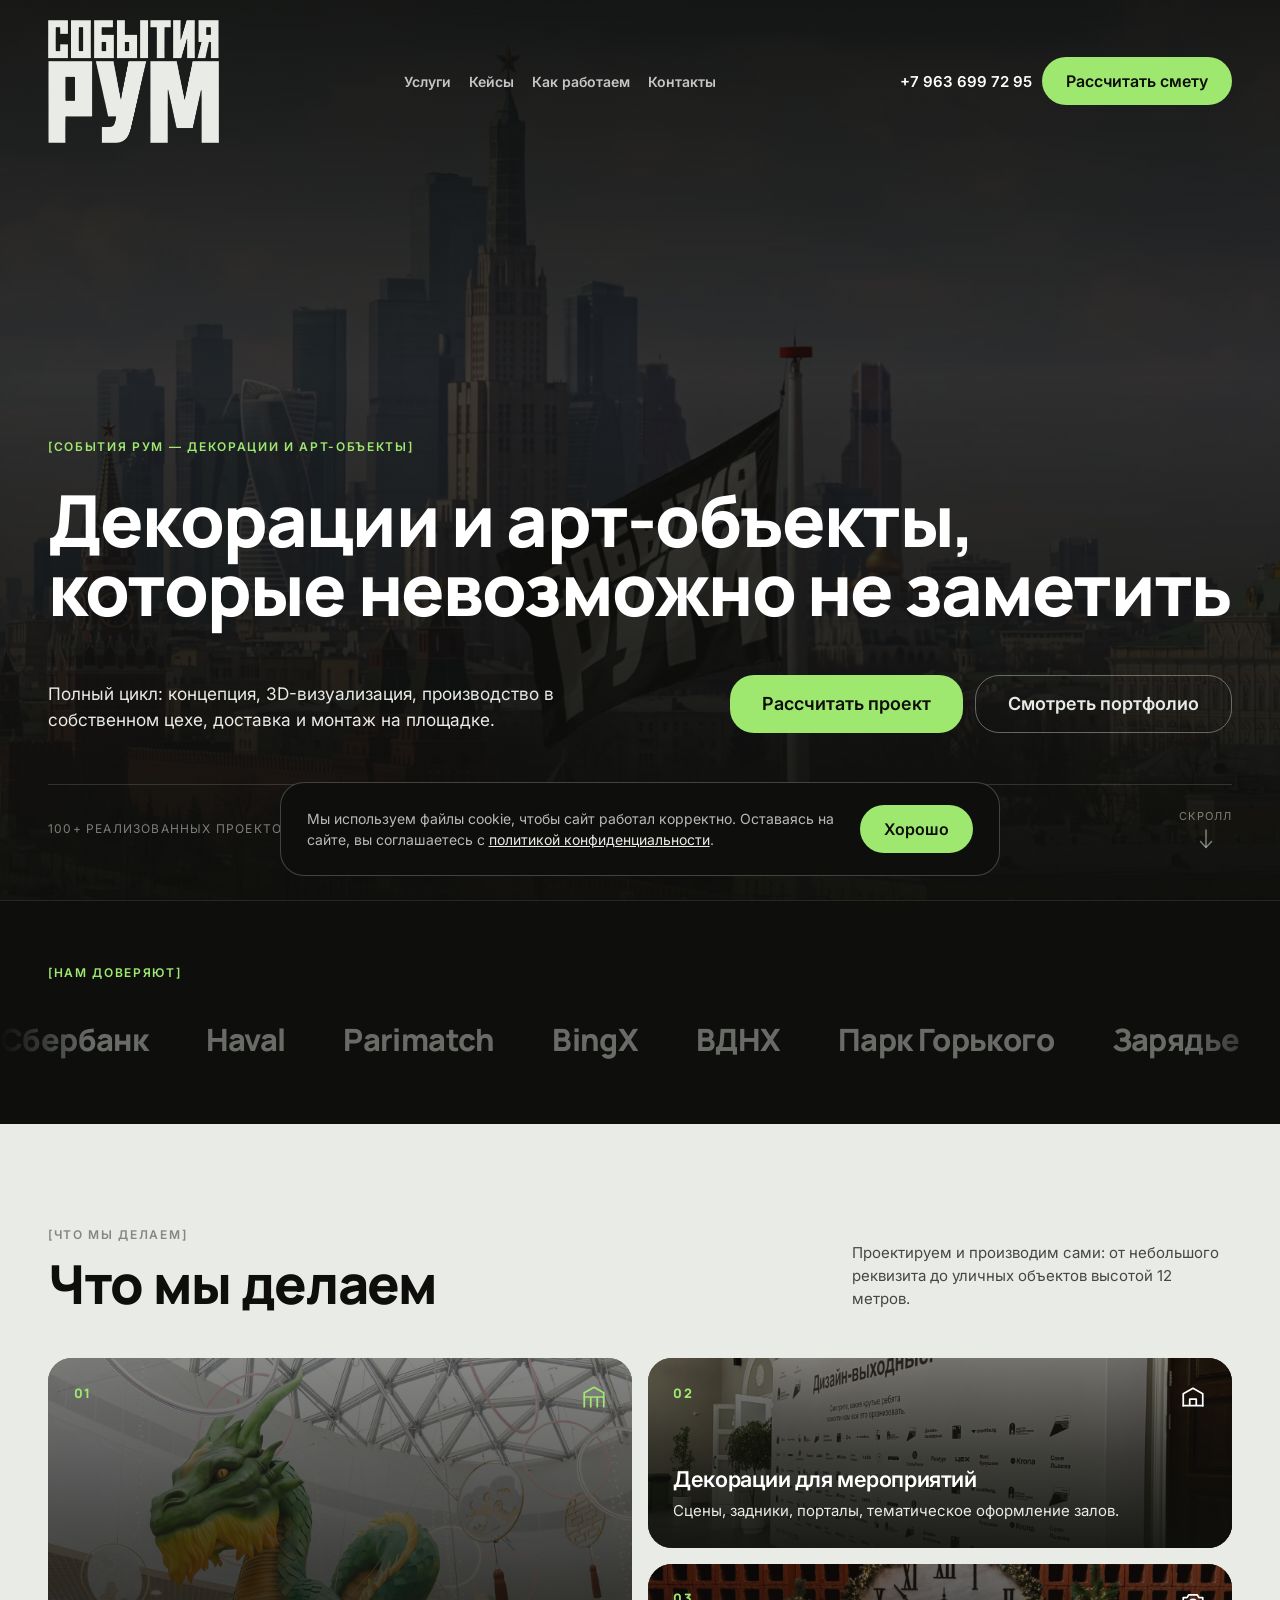
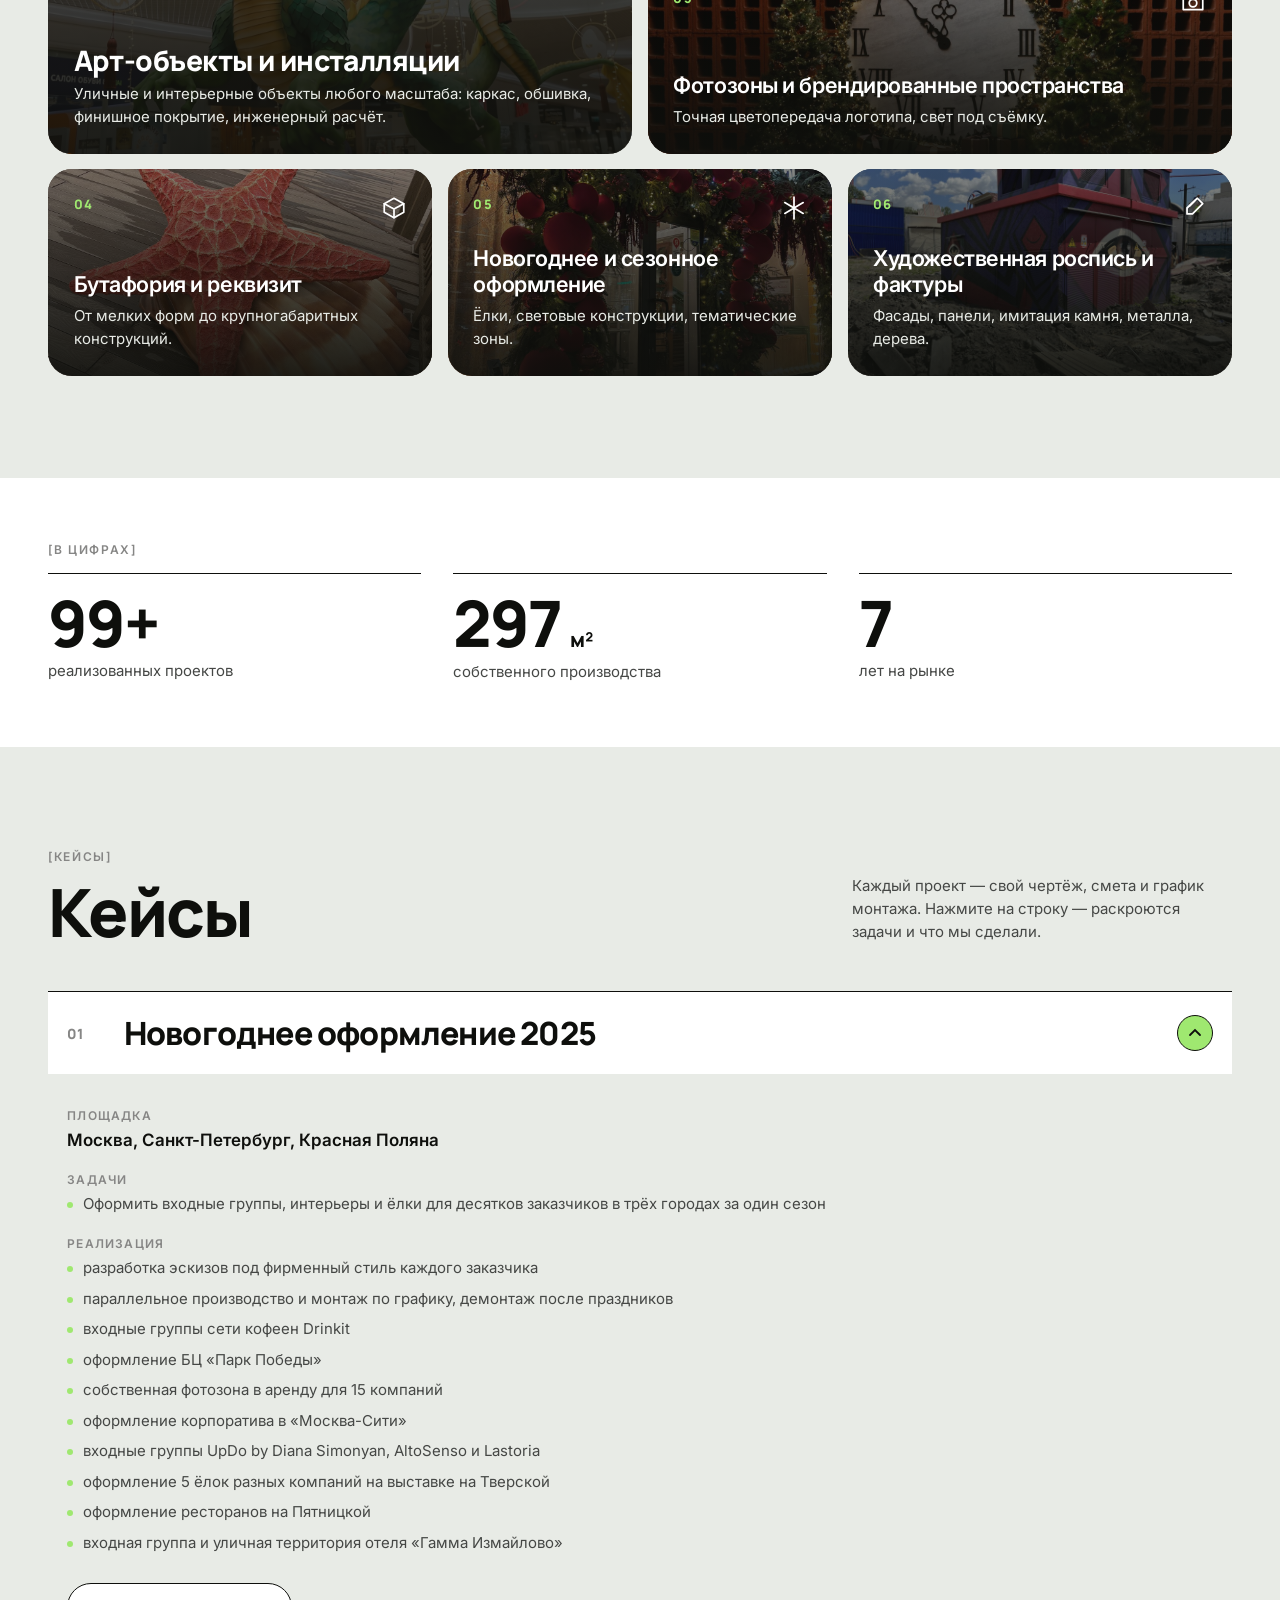
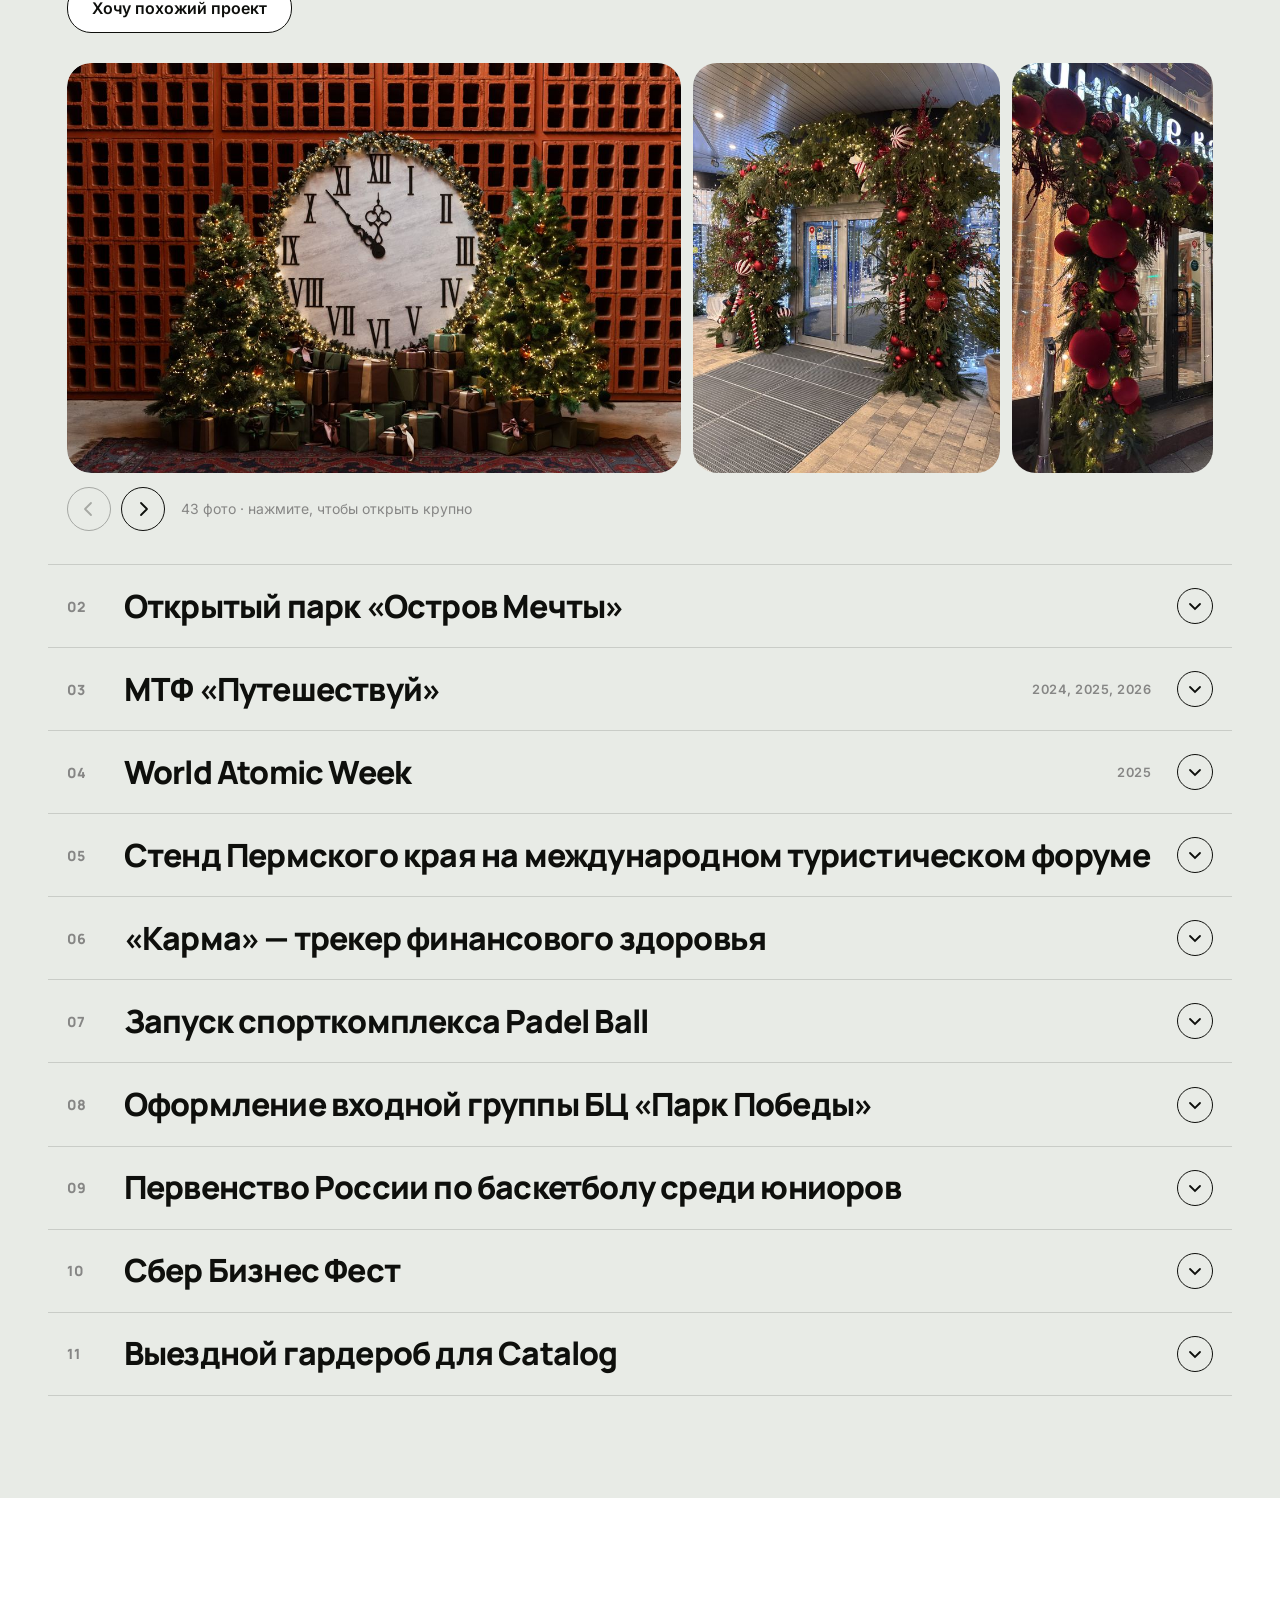
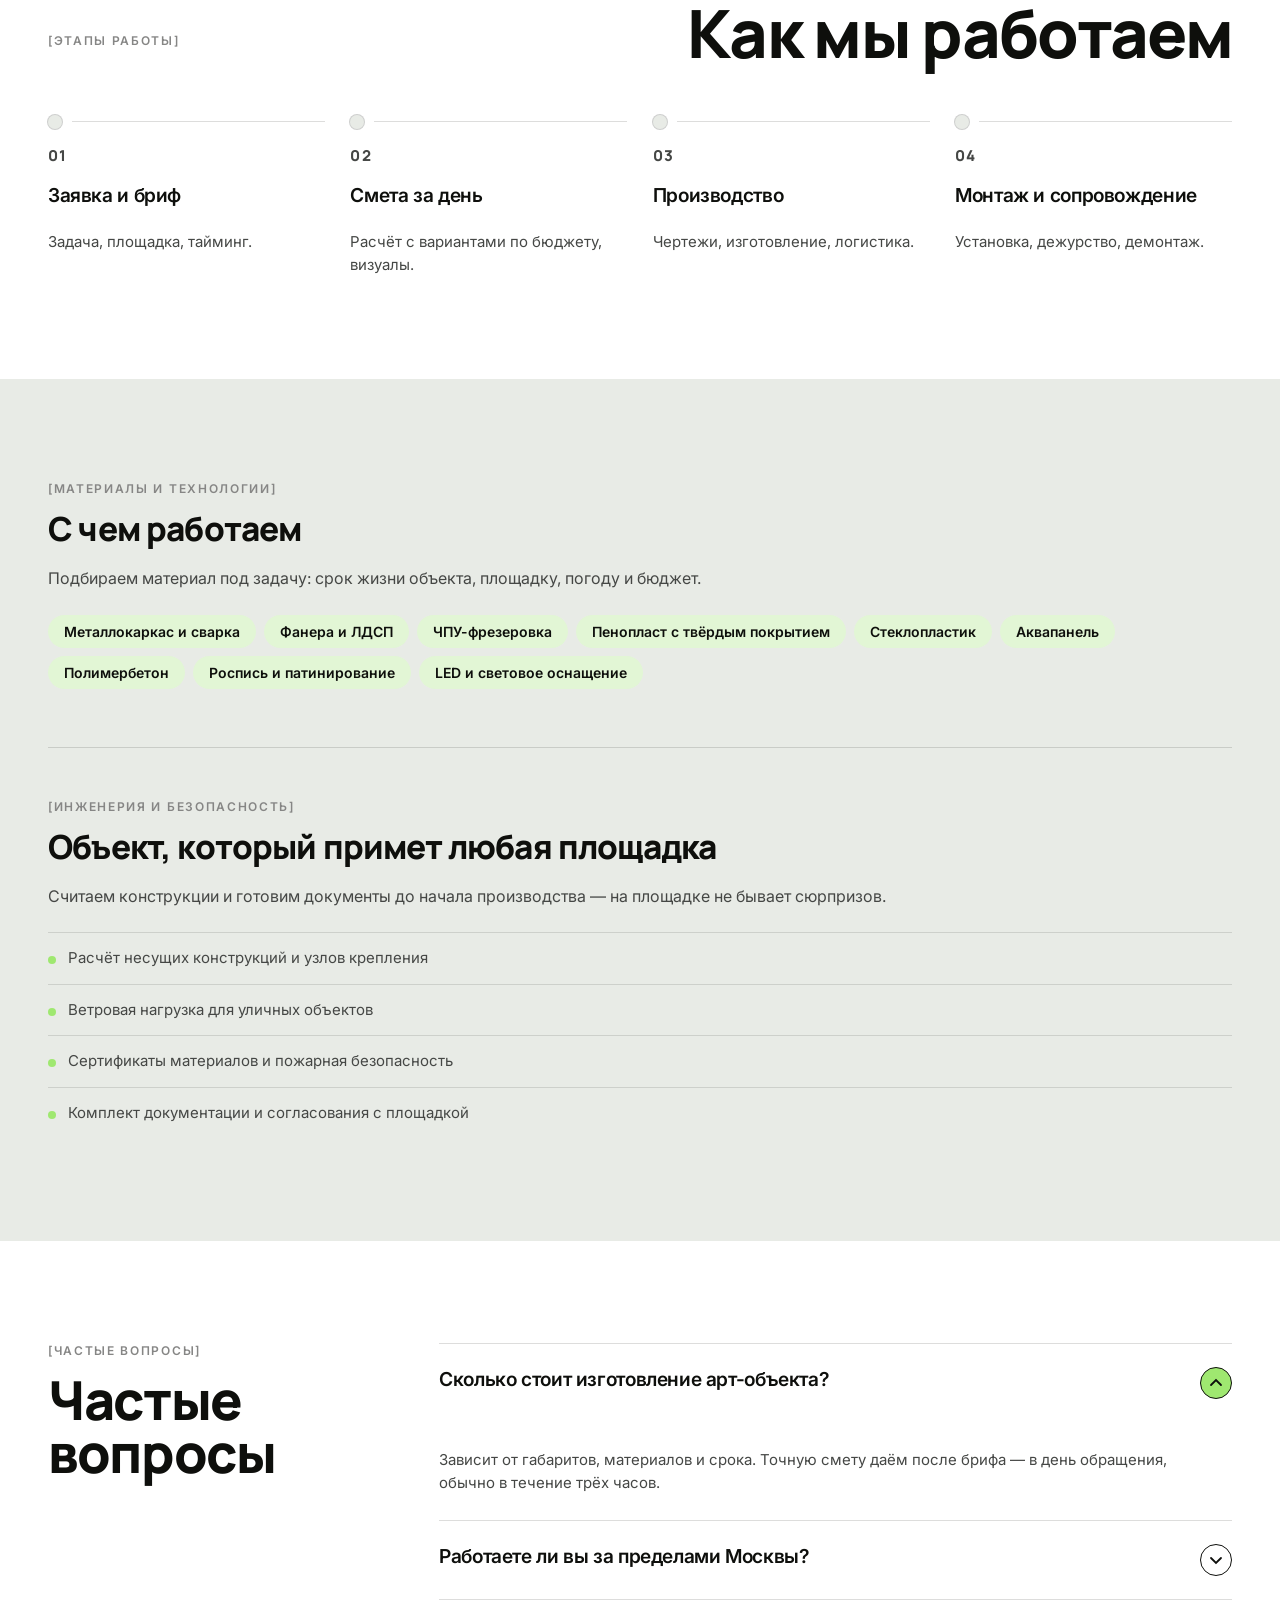
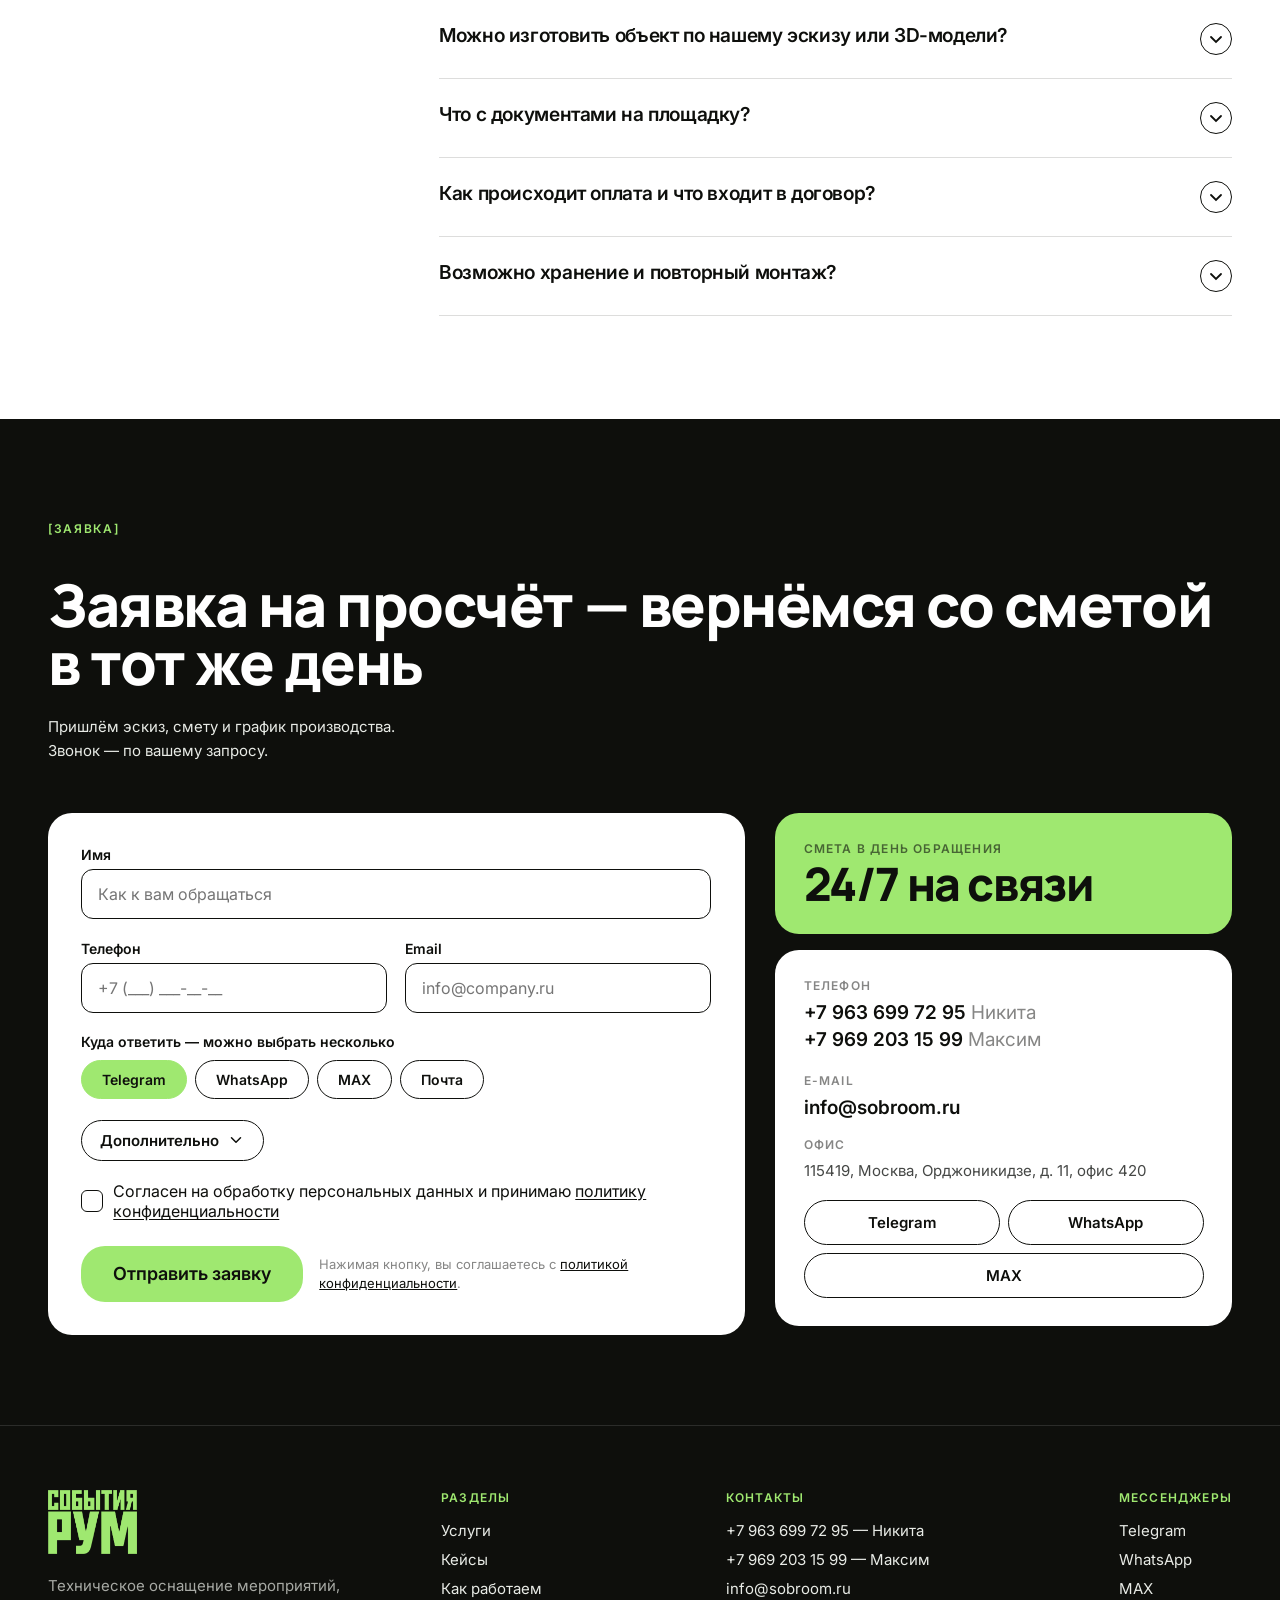
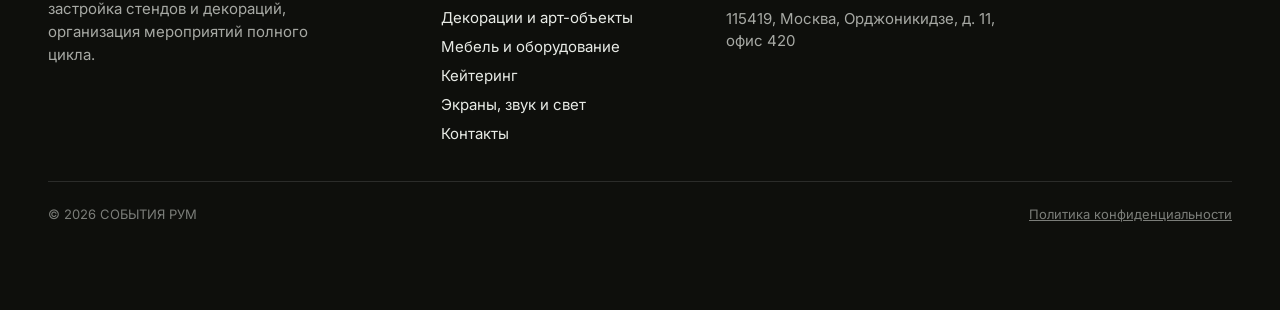
==== commit 7254e88f: "Подпись под лентой фото считает снимки заново Под галереей новогоднего кейса так и стояло «20 фото»," ====
--- a/art-obekty/index.html
+++ b/art-obekty/index.html
@@ -322,7 +322,7 @@
             <div class="case__gallery-nav">
               <button type="button" class="case__gallery-arrow" data-dir="-1" aria-label="Предыдущие фото"><svg width="18" height="18" viewBox="0 0 18 18" fill="none" stroke="currentColor" stroke-width="1.8" stroke-linecap="round" stroke-linejoin="round" aria-hidden="true"><path d="M11 3L5 9l6 6"></path></svg></button>
               <button type="button" class="case__gallery-arrow" data-dir="1" aria-label="Следующие фото"><svg width="18" height="18" viewBox="0 0 18 18" fill="none" stroke="currentColor" stroke-width="1.8" stroke-linecap="round" stroke-linejoin="round" aria-hidden="true"><path d="M7 3l6 6-6 6"></path></svg></button>
-              <p class="case__gallery-hint">20 фото · нажмите, чтобы открыть крупно</p>
+              <p class="case__gallery-hint">43 фото · нажмите, чтобы открыть крупно</p>
             </div>
           </div>
         </div>
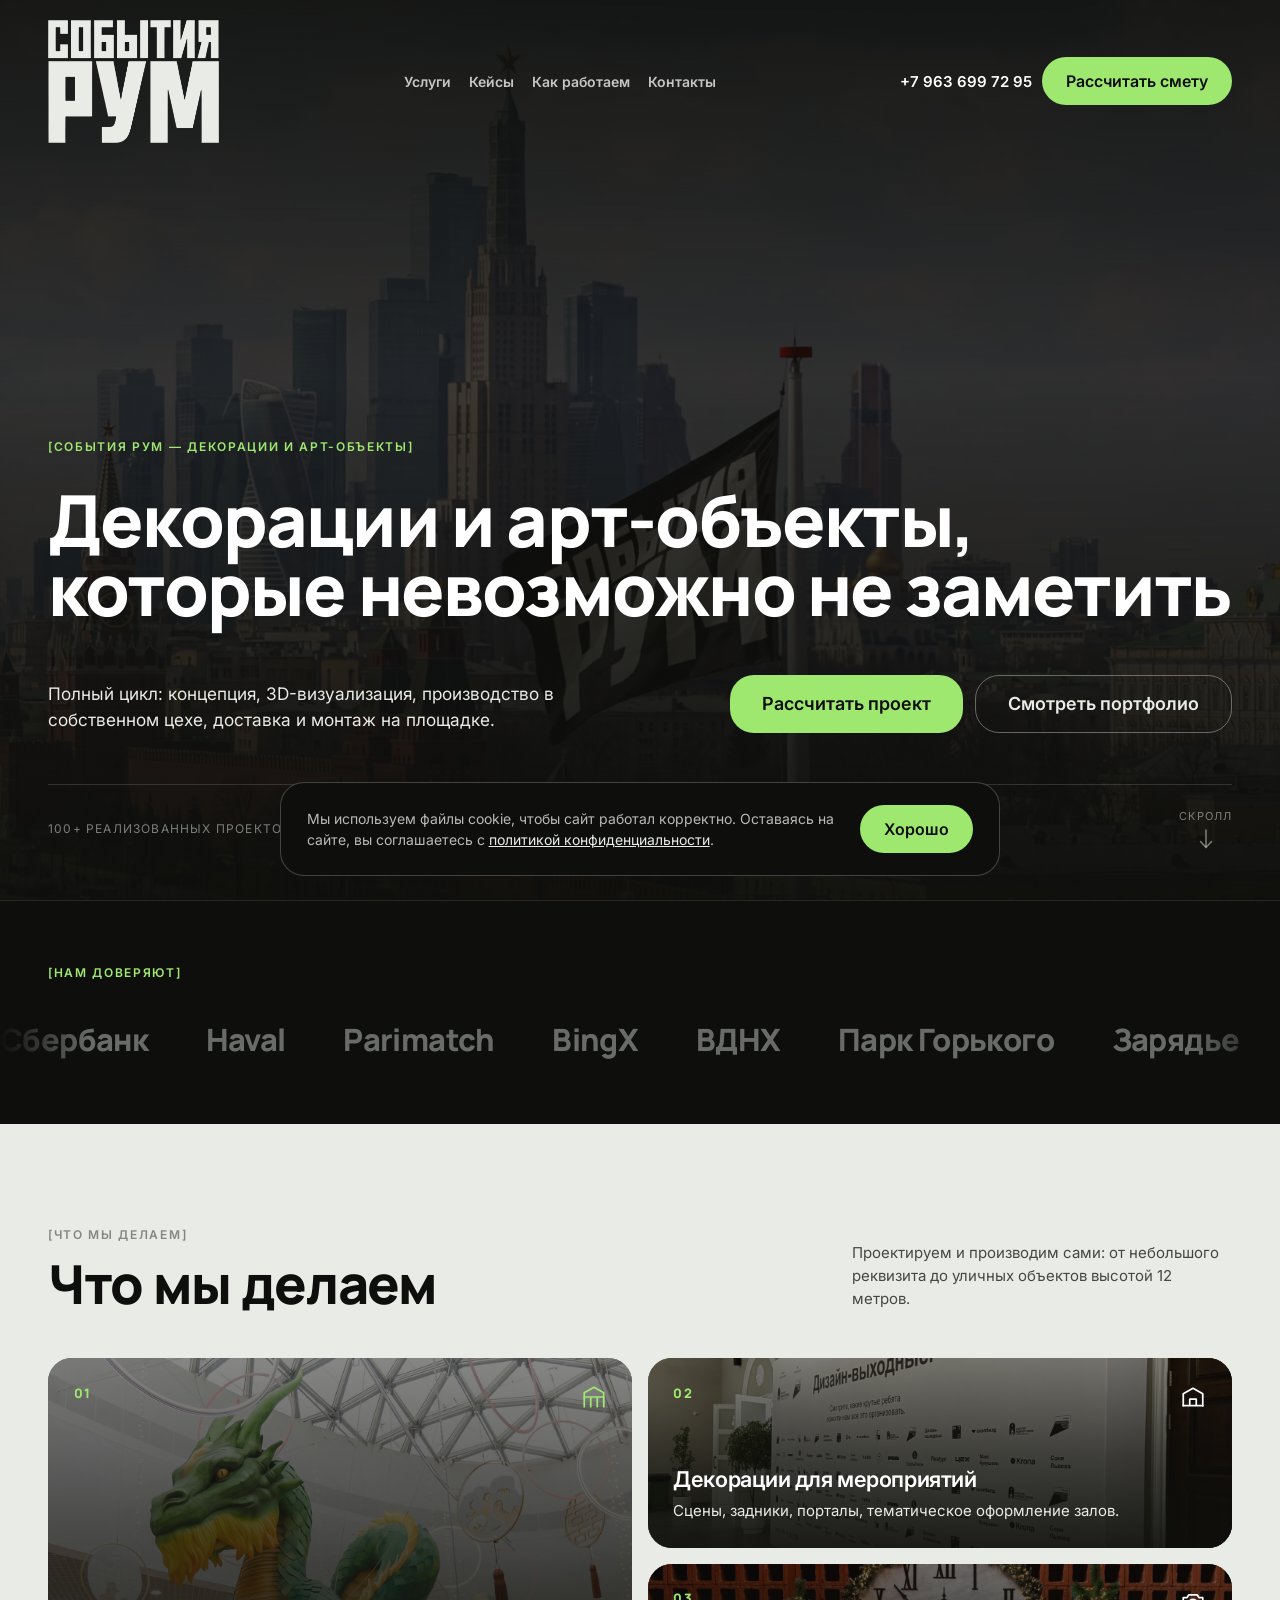
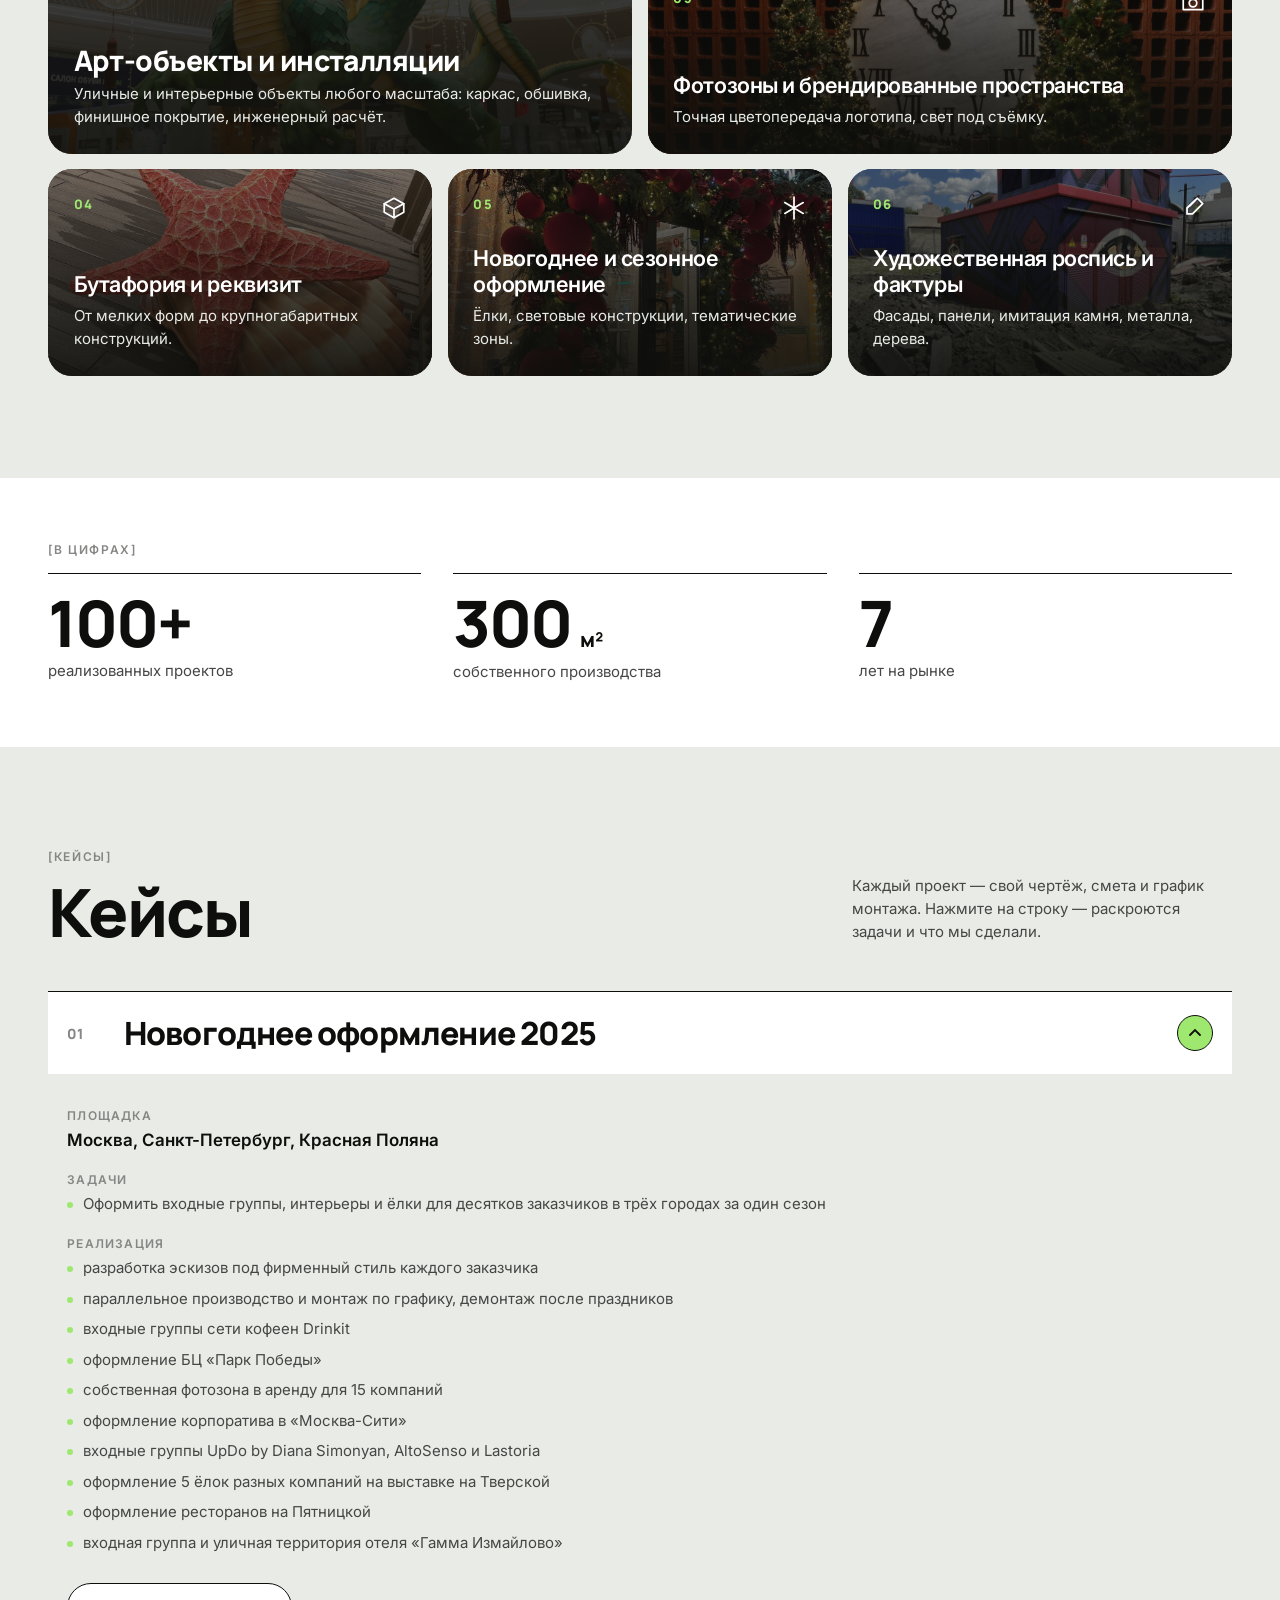
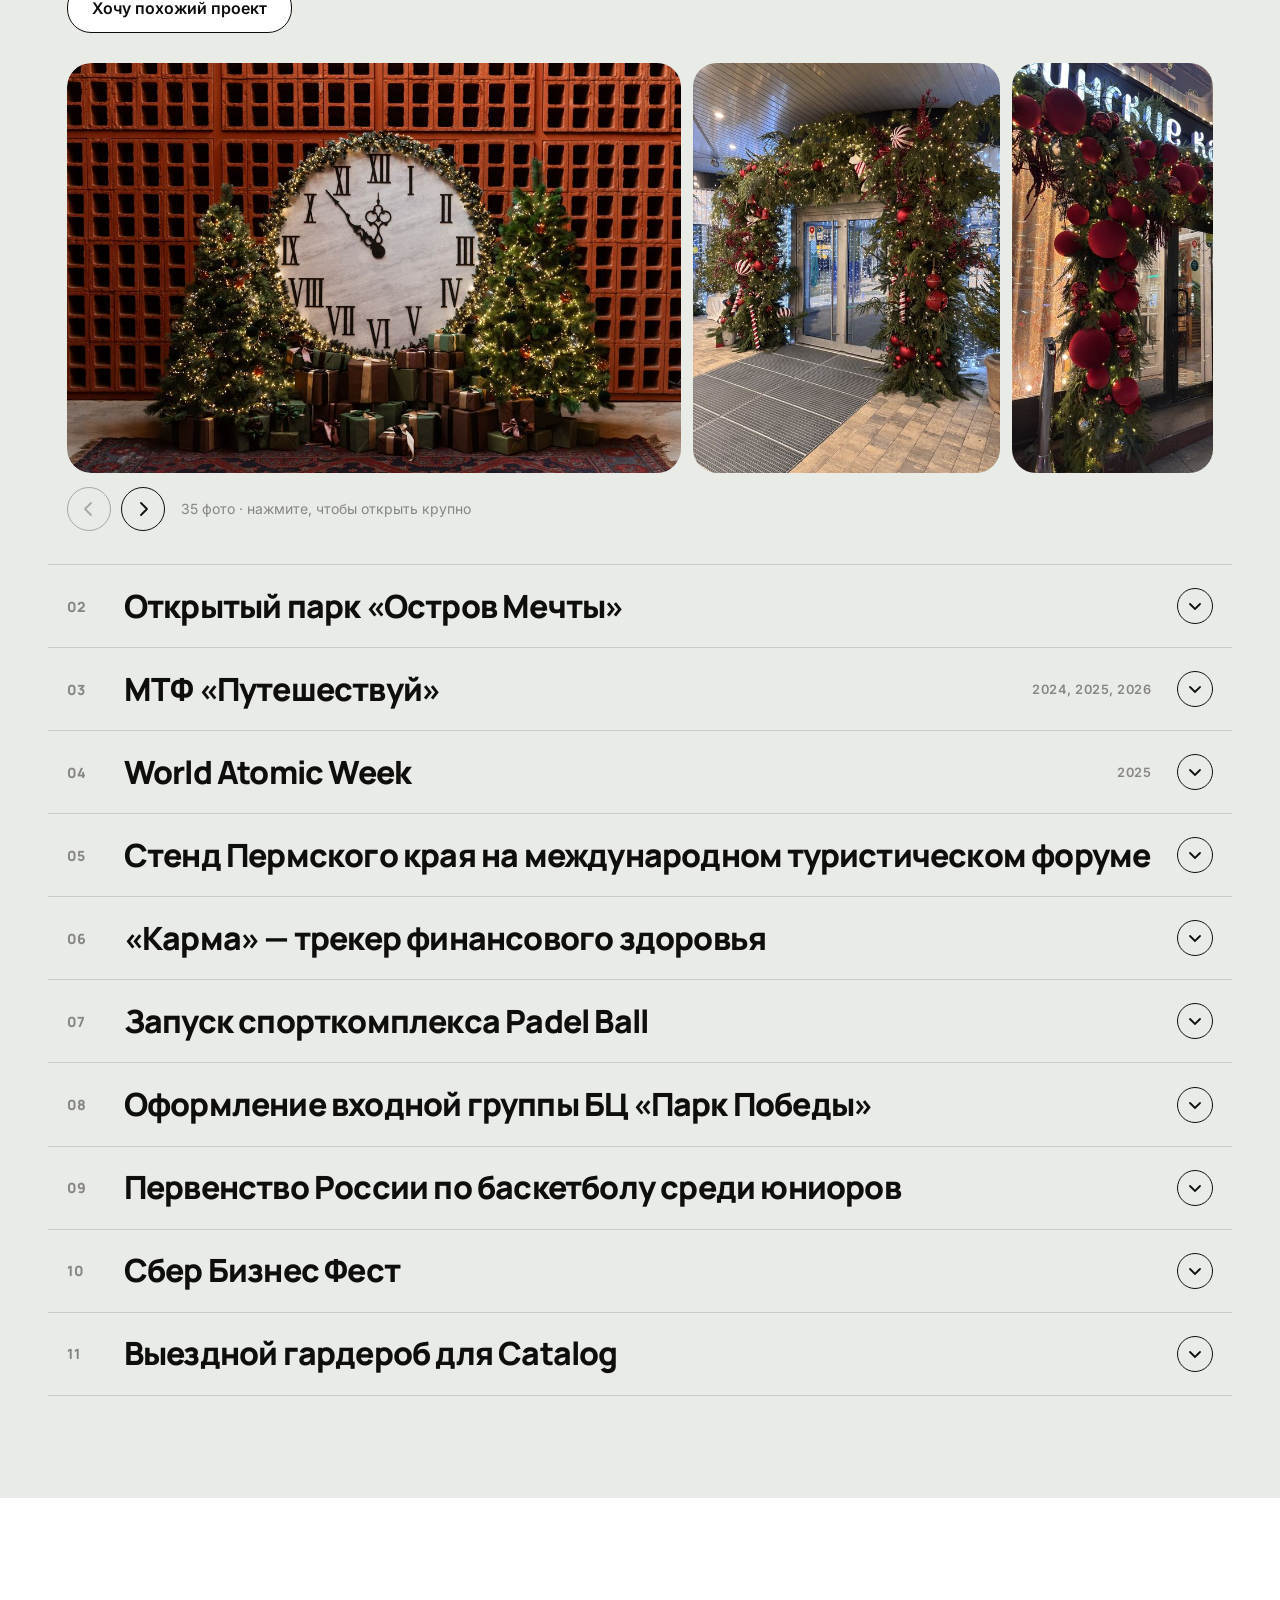
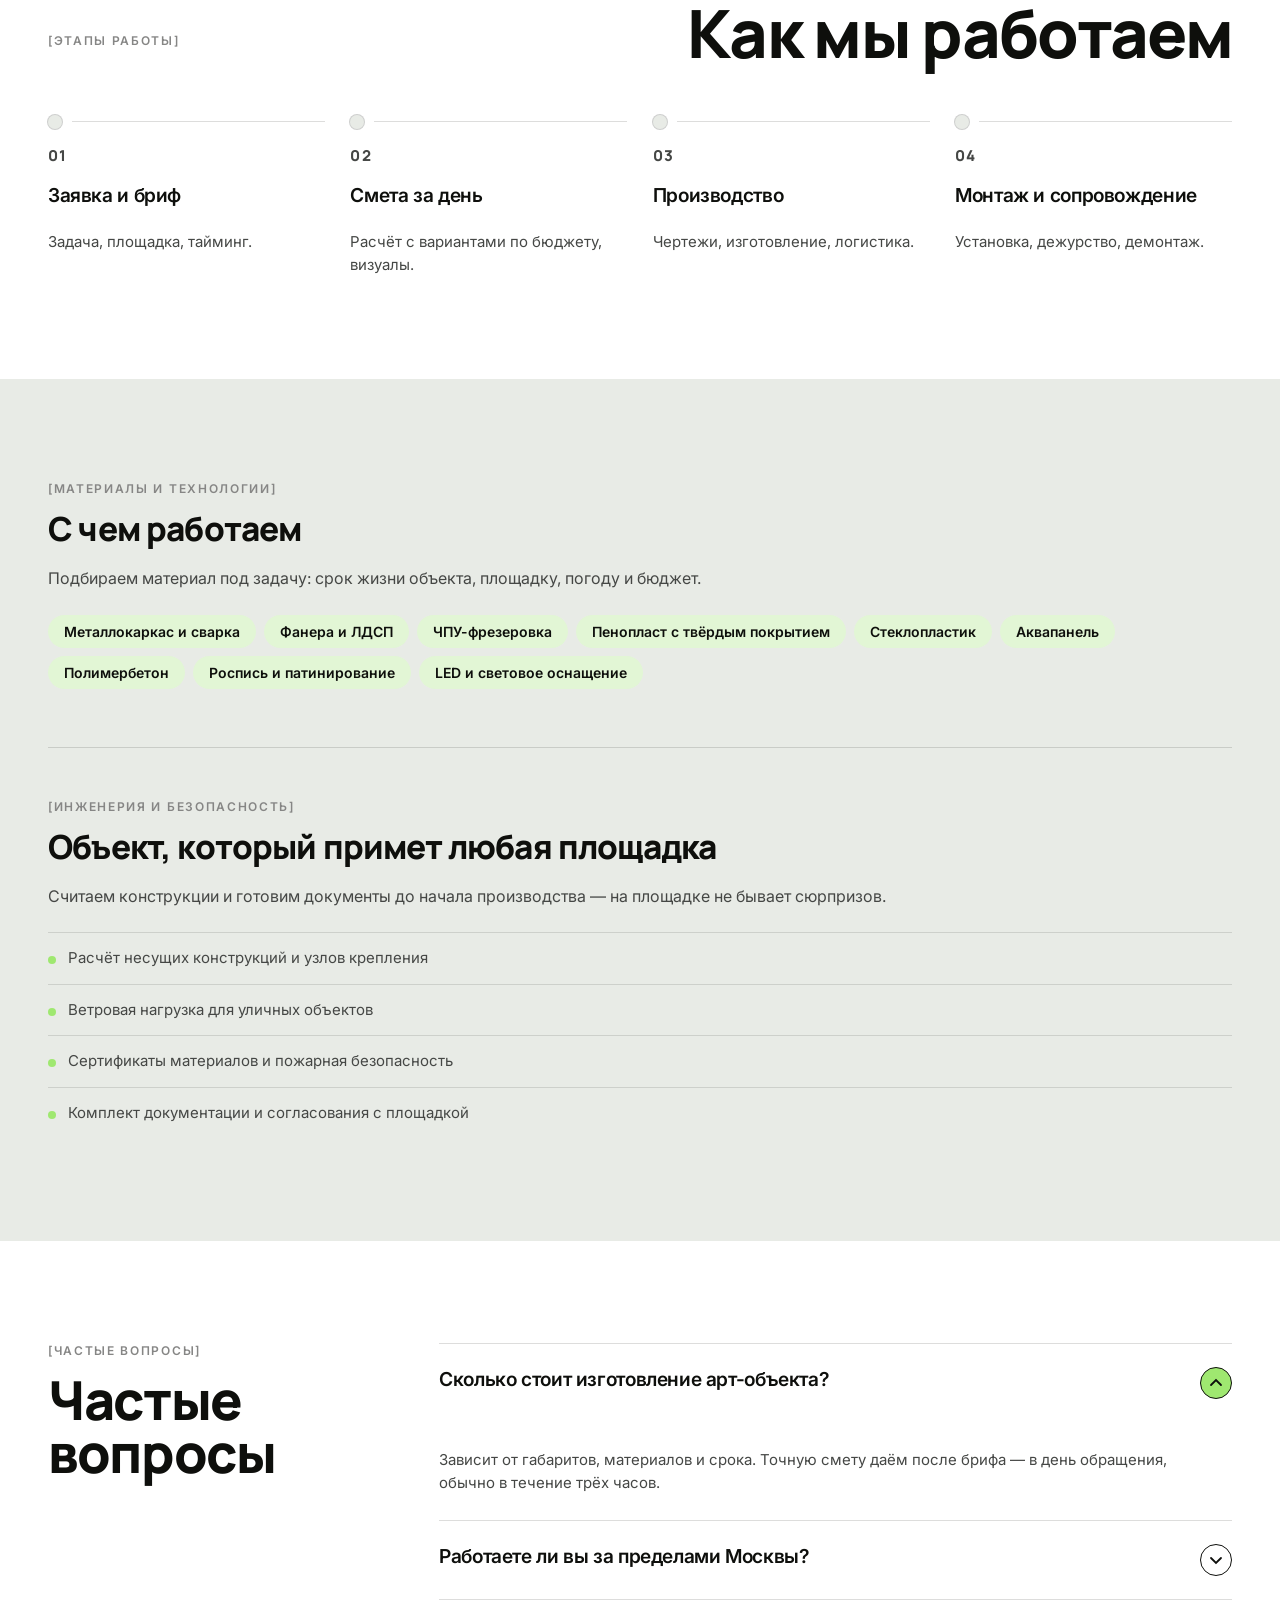
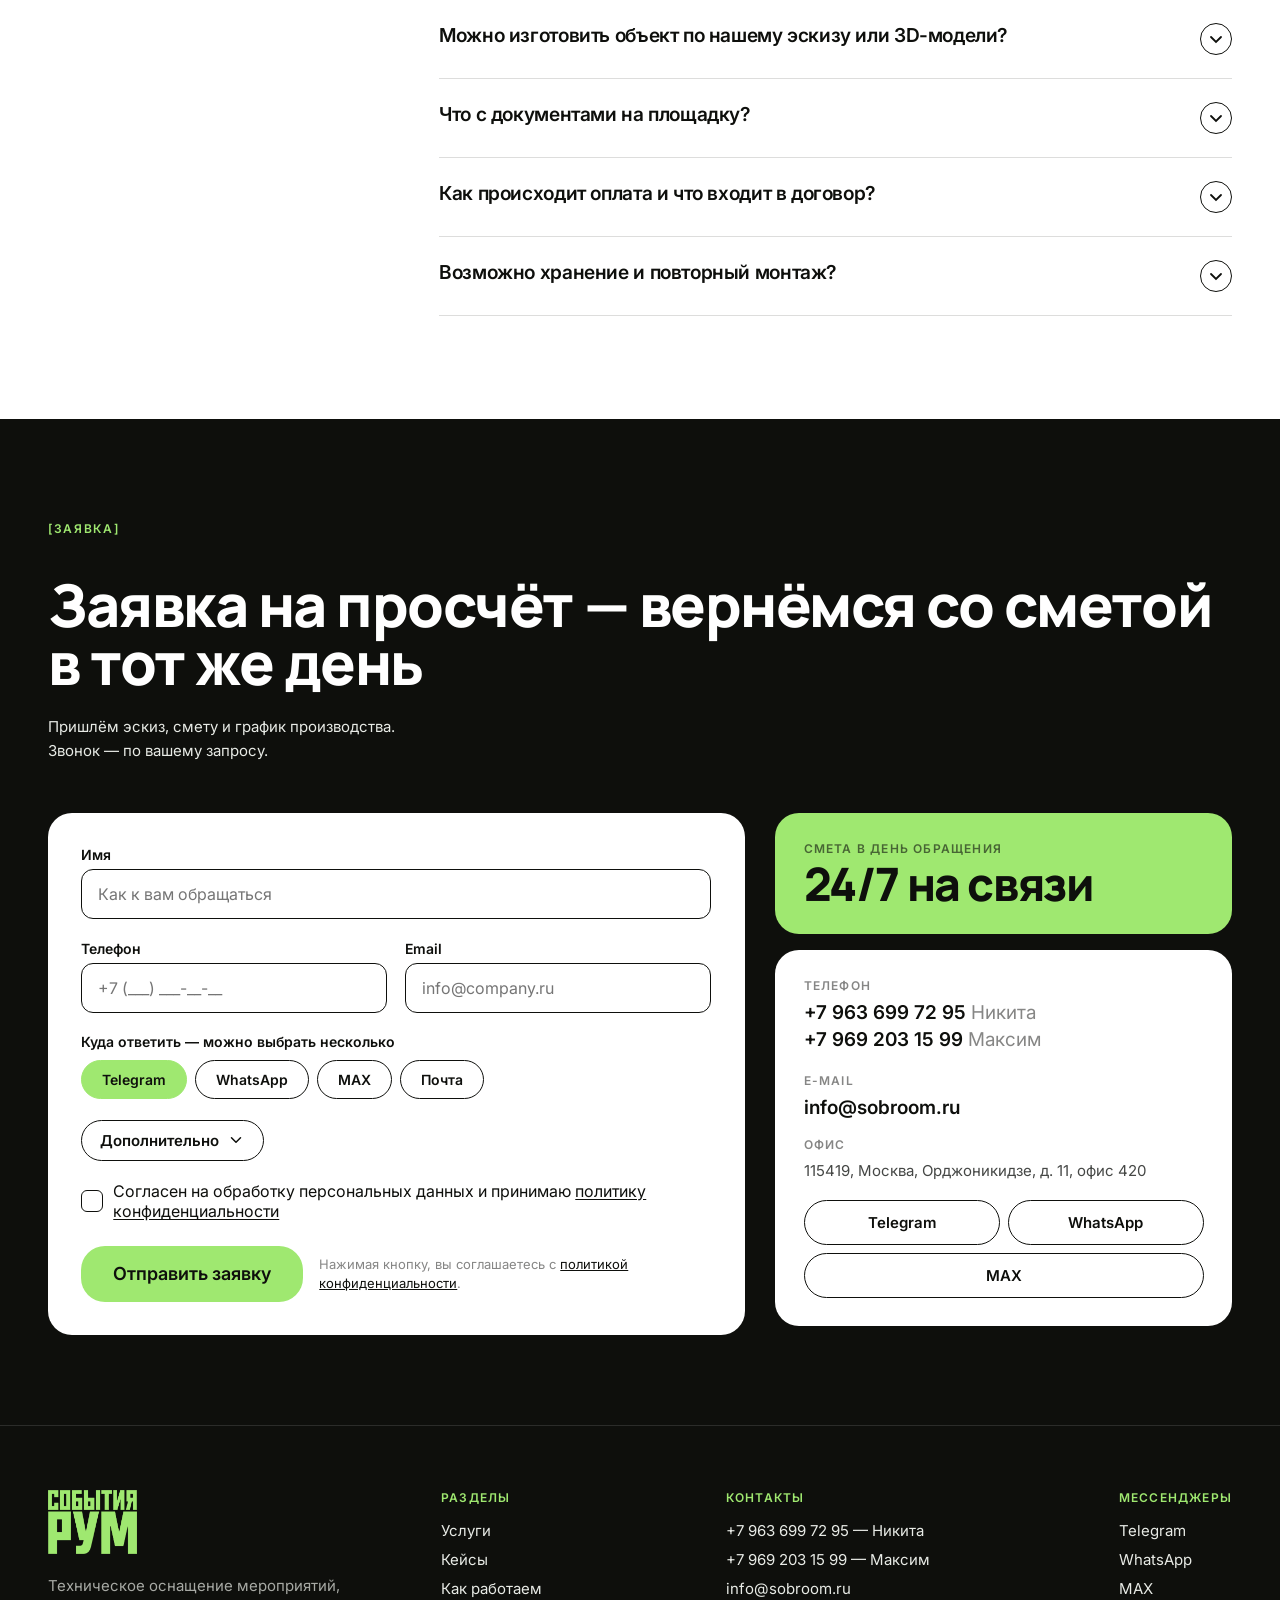
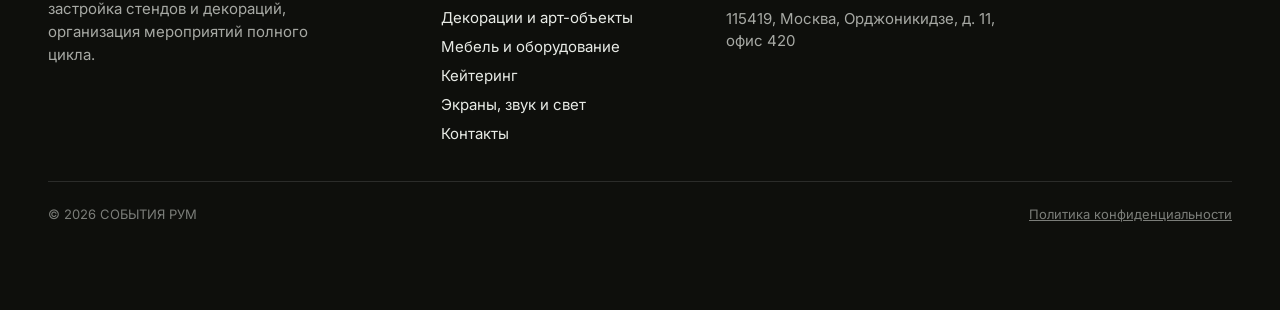
==== commit 8c160bee: "Убраны повторы в новогоднем кейсе, он добавлен на главную шестым Восемь снимков из презентации оказа" ====
--- a/art-obekty/index.html
+++ b/art-obekty/index.html
@@ -274,7 +274,7 @@
             <div class="case__cta"><button type="button" class="btn btn--tertiary btn--md js-case-cta">Хочу похожий проект</button></div>
           </div>
           <div class="case__gallery" data-case-gallery>
-            <div class="case__gallery-track" tabindex="0" role="group" aria-label="Фото проекта «Новогоднее оформление 2025», 43 снимка">
+            <div class="case__gallery-track" tabindex="0" role="group" aria-label="Фото проекта «Новогоднее оформление 2025», 35 снимков">
                 <a class="case__gallery-item" href="../media/novyi-god-2025/01.jpg" target="_blank" rel="noopener"><img src="../media/novyi-god-2025/01-s.jpg" width="1079" height="720" alt="Фотозона с большими часами и ёлками" loading="lazy" decoding="async"></a>
                 <a class="case__gallery-item" href="../media/novyi-god-2025/02.jpg" target="_blank" rel="noopener"><img src="../media/novyi-god-2025/02-s.jpg" width="540" height="720" alt="Новогоднее оформление входной группы" loading="lazy" decoding="async"></a>
                 <a class="case__gallery-item" href="../media/novyi-god-2025/03.jpg" target="_blank" rel="noopener"><img src="../media/novyi-god-2025/03-s.jpg" width="540" height="720" alt="Новогоднее оформление входной группы" loading="lazy" decoding="async"></a>
@@ -294,21 +294,14 @@
                 <a class="case__gallery-item" href="../media/novyi-god-2025/17.jpg" target="_blank" rel="noopener"><img src="../media/novyi-god-2025/17-s.jpg" width="540" height="720" alt="Новогоднее оформление входной группы" loading="lazy" decoding="async"></a>
                 <a class="case__gallery-item" href="../media/novyi-god-2025/18.jpg" target="_blank" rel="noopener"><img src="../media/novyi-god-2025/18-s.jpg" width="540" height="720" alt="Новогоднее оформление входной группы" loading="lazy" decoding="async"></a>
                 <a class="case__gallery-item" href="../media/novyi-god-2025/19.jpg" target="_blank" rel="noopener"><img src="../media/novyi-god-2025/19-s.jpg" width="540" height="720" alt="Новогоднее оформление входной группы" loading="lazy" decoding="async"></a>
-                <a class="case__gallery-item" href="../media/novyi-god-2025/21.jpg" target="_blank" rel="noopener"><img src="../media/novyi-god-2025/21-s.jpg" width="646" height="720" alt="Новогоднее оформление входной группы" loading="lazy" decoding="async"></a>
                 <a class="case__gallery-item" href="../media/novyi-god-2025/22.jpg" target="_blank" rel="noopener"><img src="../media/novyi-god-2025/22-s.jpg" width="960" height="720" alt="Новогоднее оформление входной группы" loading="lazy" decoding="async"></a>
                 <a class="case__gallery-item" href="../media/novyi-god-2025/23.jpg" target="_blank" rel="noopener"><img src="../media/novyi-god-2025/23-s.jpg" width="960" height="720" alt="Новогоднее оформление входной группы" loading="lazy" decoding="async"></a>
-                <a class="case__gallery-item" href="../media/novyi-god-2025/24.jpg" target="_blank" rel="noopener"><img src="../media/novyi-god-2025/24-s.jpg" width="960" height="720" alt="Новогоднее оформление входной группы" loading="lazy" decoding="async"></a>
                 <a class="case__gallery-item" href="../media/novyi-god-2025/25.jpg" target="_blank" rel="noopener"><img src="../media/novyi-god-2025/25-s.jpg" width="960" height="720" alt="Новогоднее оформление входной группы" loading="lazy" decoding="async"></a>
                 <a class="case__gallery-item" href="../media/novyi-god-2025/26.jpg" target="_blank" rel="noopener"><img src="../media/novyi-god-2025/26-s.jpg" width="960" height="720" alt="Новогоднее оформление входной группы" loading="lazy" decoding="async"></a>
                 <a class="case__gallery-item" href="../media/novyi-god-2025/27.jpg" target="_blank" rel="noopener"><img src="../media/novyi-god-2025/27-s.jpg" width="960" height="720" alt="Новогоднее оформление входной группы" loading="lazy" decoding="async"></a>
-                <a class="case__gallery-item" href="../media/novyi-god-2025/28.jpg" target="_blank" rel="noopener"><img src="../media/novyi-god-2025/28-s.jpg" width="960" height="720" alt="Новогоднее оформление входной группы" loading="lazy" decoding="async"></a>
-                <a class="case__gallery-item" href="../media/novyi-god-2025/29.jpg" target="_blank" rel="noopener"><img src="../media/novyi-god-2025/29-s.jpg" width="960" height="720" alt="Новогоднее оформление входной группы" loading="lazy" decoding="async"></a>
                 <a class="case__gallery-item" href="../media/novyi-god-2025/30.jpg" target="_blank" rel="noopener"><img src="../media/novyi-god-2025/30-s.jpg" width="960" height="720" alt="Новогоднее оформление входной группы" loading="lazy" decoding="async"></a>
                 <a class="case__gallery-item" href="../media/novyi-god-2025/31.jpg" target="_blank" rel="noopener"><img src="../media/novyi-god-2025/31-s.jpg" width="960" height="720" alt="Новогоднее оформление входной группы" loading="lazy" decoding="async"></a>
                 <a class="case__gallery-item" href="../media/novyi-god-2025/32.jpg" target="_blank" rel="noopener"><img src="../media/novyi-god-2025/32-s.jpg" width="960" height="720" alt="Новогоднее оформление входной группы" loading="lazy" decoding="async"></a>
-                <a class="case__gallery-item" href="../media/novyi-god-2025/33.jpg" target="_blank" rel="noopener"><img src="../media/novyi-god-2025/33-s.jpg" width="960" height="720" alt="Новогоднее оформление входной группы" loading="lazy" decoding="async"></a>
-                <a class="case__gallery-item" href="../media/novyi-god-2025/34.jpg" target="_blank" rel="noopener"><img src="../media/novyi-god-2025/34-s.jpg" width="960" height="720" alt="Новогоднее оформление входной группы" loading="lazy" decoding="async"></a>
-                <a class="case__gallery-item" href="../media/novyi-god-2025/35.jpg" target="_blank" rel="noopener"><img src="../media/novyi-god-2025/35-s.jpg" width="960" height="720" alt="Новогоднее оформление входной группы" loading="lazy" decoding="async"></a>
                 <a class="case__gallery-item" href="../media/novyi-god-2025/36.jpg" target="_blank" rel="noopener"><img src="../media/novyi-god-2025/36-s.jpg" width="960" height="720" alt="Новогоднее оформление входной группы" loading="lazy" decoding="async"></a>
                 <a class="case__gallery-item" href="../media/novyi-god-2025/37.jpg" target="_blank" rel="noopener"><img src="../media/novyi-god-2025/37-s.jpg" width="960" height="720" alt="Новогоднее оформление входной группы" loading="lazy" decoding="async"></a>
                 <a class="case__gallery-item" href="../media/novyi-god-2025/38.jpg" target="_blank" rel="noopener"><img src="../media/novyi-god-2025/38-s.jpg" width="960" height="720" alt="Новогоднее оформление входной группы" loading="lazy" decoding="async"></a>
@@ -316,13 +309,12 @@
                 <a class="case__gallery-item" href="../media/novyi-god-2025/40.jpg" target="_blank" rel="noopener"><img src="../media/novyi-god-2025/40-s.jpg" width="960" height="720" alt="Новогоднее оформление входной группы" loading="lazy" decoding="async"></a>
                 <a class="case__gallery-item" href="../media/novyi-god-2025/41.jpg" target="_blank" rel="noopener"><img src="../media/novyi-god-2025/41-s.jpg" width="960" height="720" alt="Новогоднее оформление входной группы" loading="lazy" decoding="async"></a>
                 <a class="case__gallery-item" href="../media/novyi-god-2025/42.jpg" target="_blank" rel="noopener"><img src="../media/novyi-god-2025/42-s.jpg" width="960" height="720" alt="Новогоднее оформление входной группы" loading="lazy" decoding="async"></a>
-                <a class="case__gallery-item" href="../media/novyi-god-2025/43.jpg" target="_blank" rel="noopener"><img src="../media/novyi-god-2025/43-s.jpg" width="960" height="720" alt="Новогоднее оформление входной группы" loading="lazy" decoding="async"></a>
                 <a class="case__gallery-item" href="../media/novyi-god-2025/44.jpg" target="_blank" rel="noopener"><img src="../media/novyi-god-2025/44-s.jpg" width="960" height="720" alt="Новогоднее оформление входной группы" loading="lazy" decoding="async"></a>
             </div>
             <div class="case__gallery-nav">
               <button type="button" class="case__gallery-arrow" data-dir="-1" aria-label="Предыдущие фото"><svg width="18" height="18" viewBox="0 0 18 18" fill="none" stroke="currentColor" stroke-width="1.8" stroke-linecap="round" stroke-linejoin="round" aria-hidden="true"><path d="M11 3L5 9l6 6"></path></svg></button>
               <button type="button" class="case__gallery-arrow" data-dir="1" aria-label="Следующие фото"><svg width="18" height="18" viewBox="0 0 18 18" fill="none" stroke="currentColor" stroke-width="1.8" stroke-linecap="round" stroke-linejoin="round" aria-hidden="true"><path d="M7 3l6 6-6 6"></path></svg></button>
-              <p class="case__gallery-hint">43 фото · нажмите, чтобы открыть крупно</p>
+              <p class="case__gallery-hint">35 фото · нажмите, чтобы открыть крупно</p>
             </div>
           </div>
         </div>
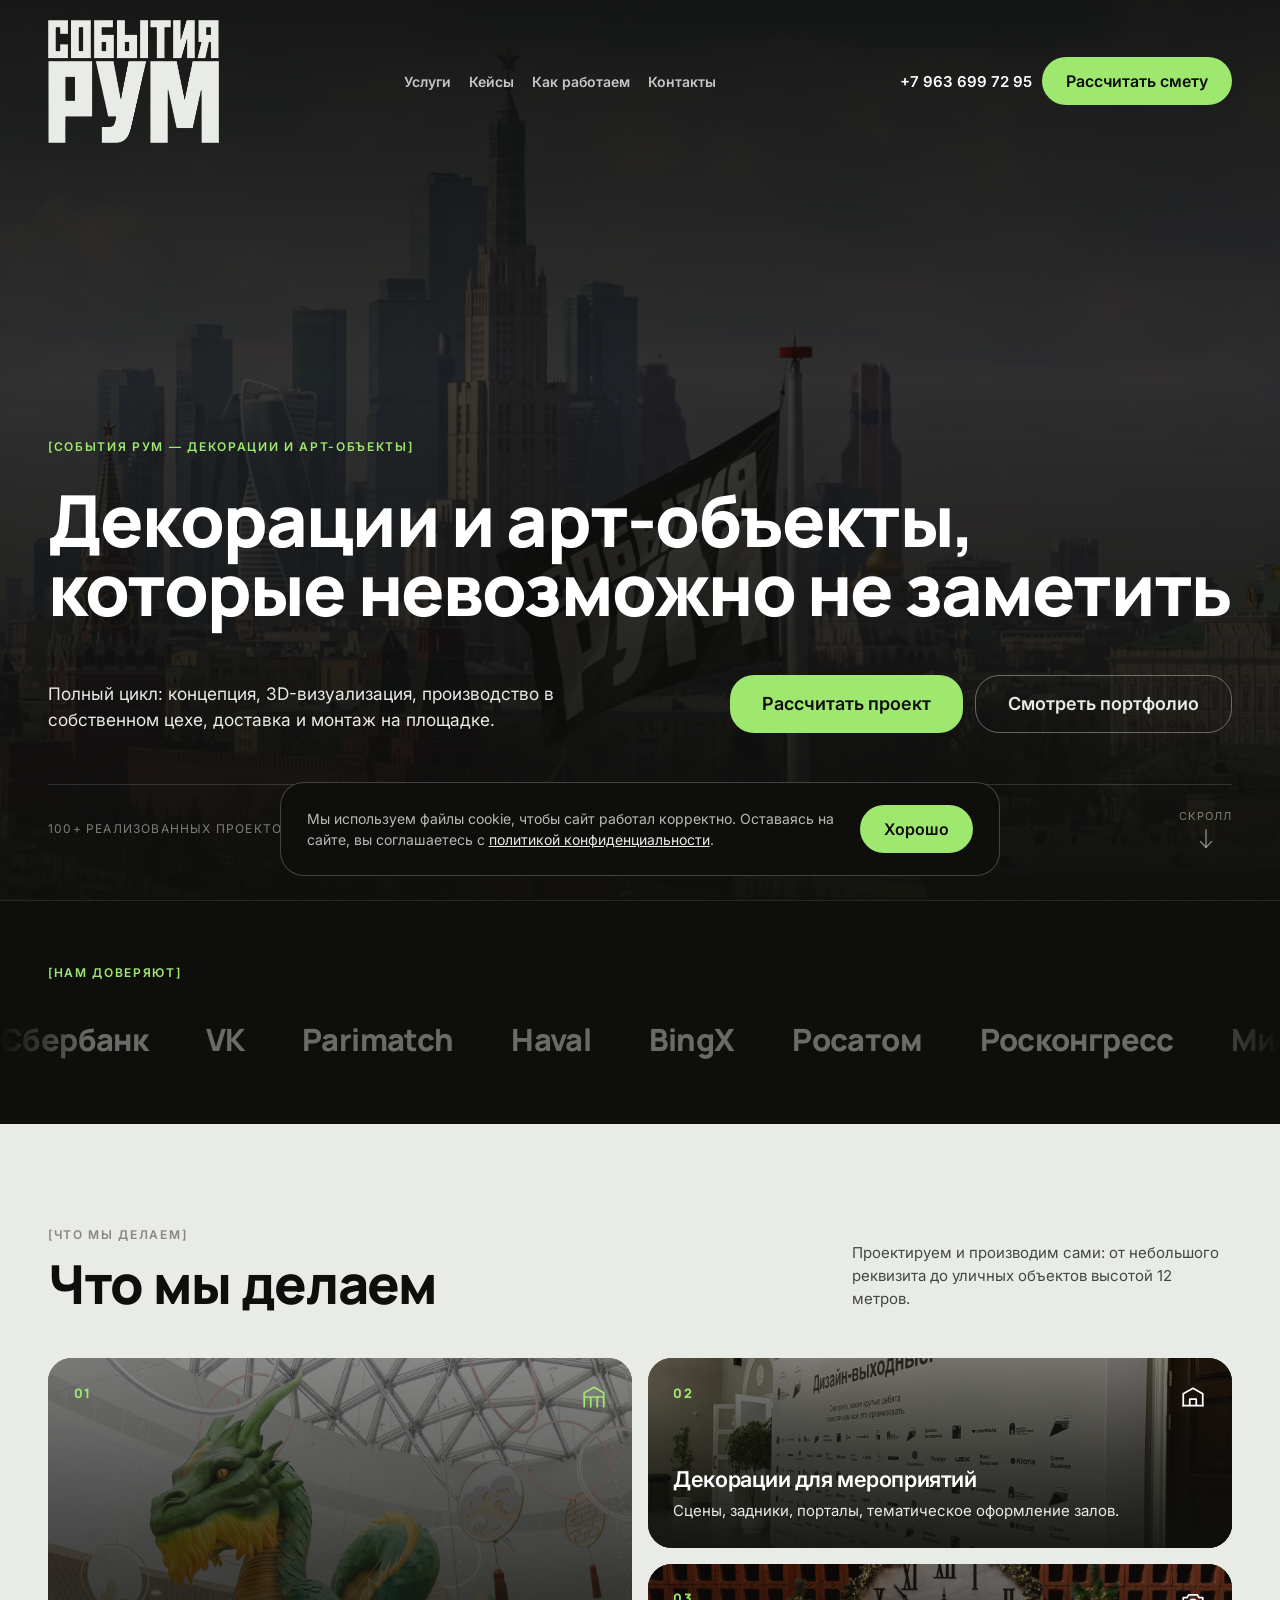
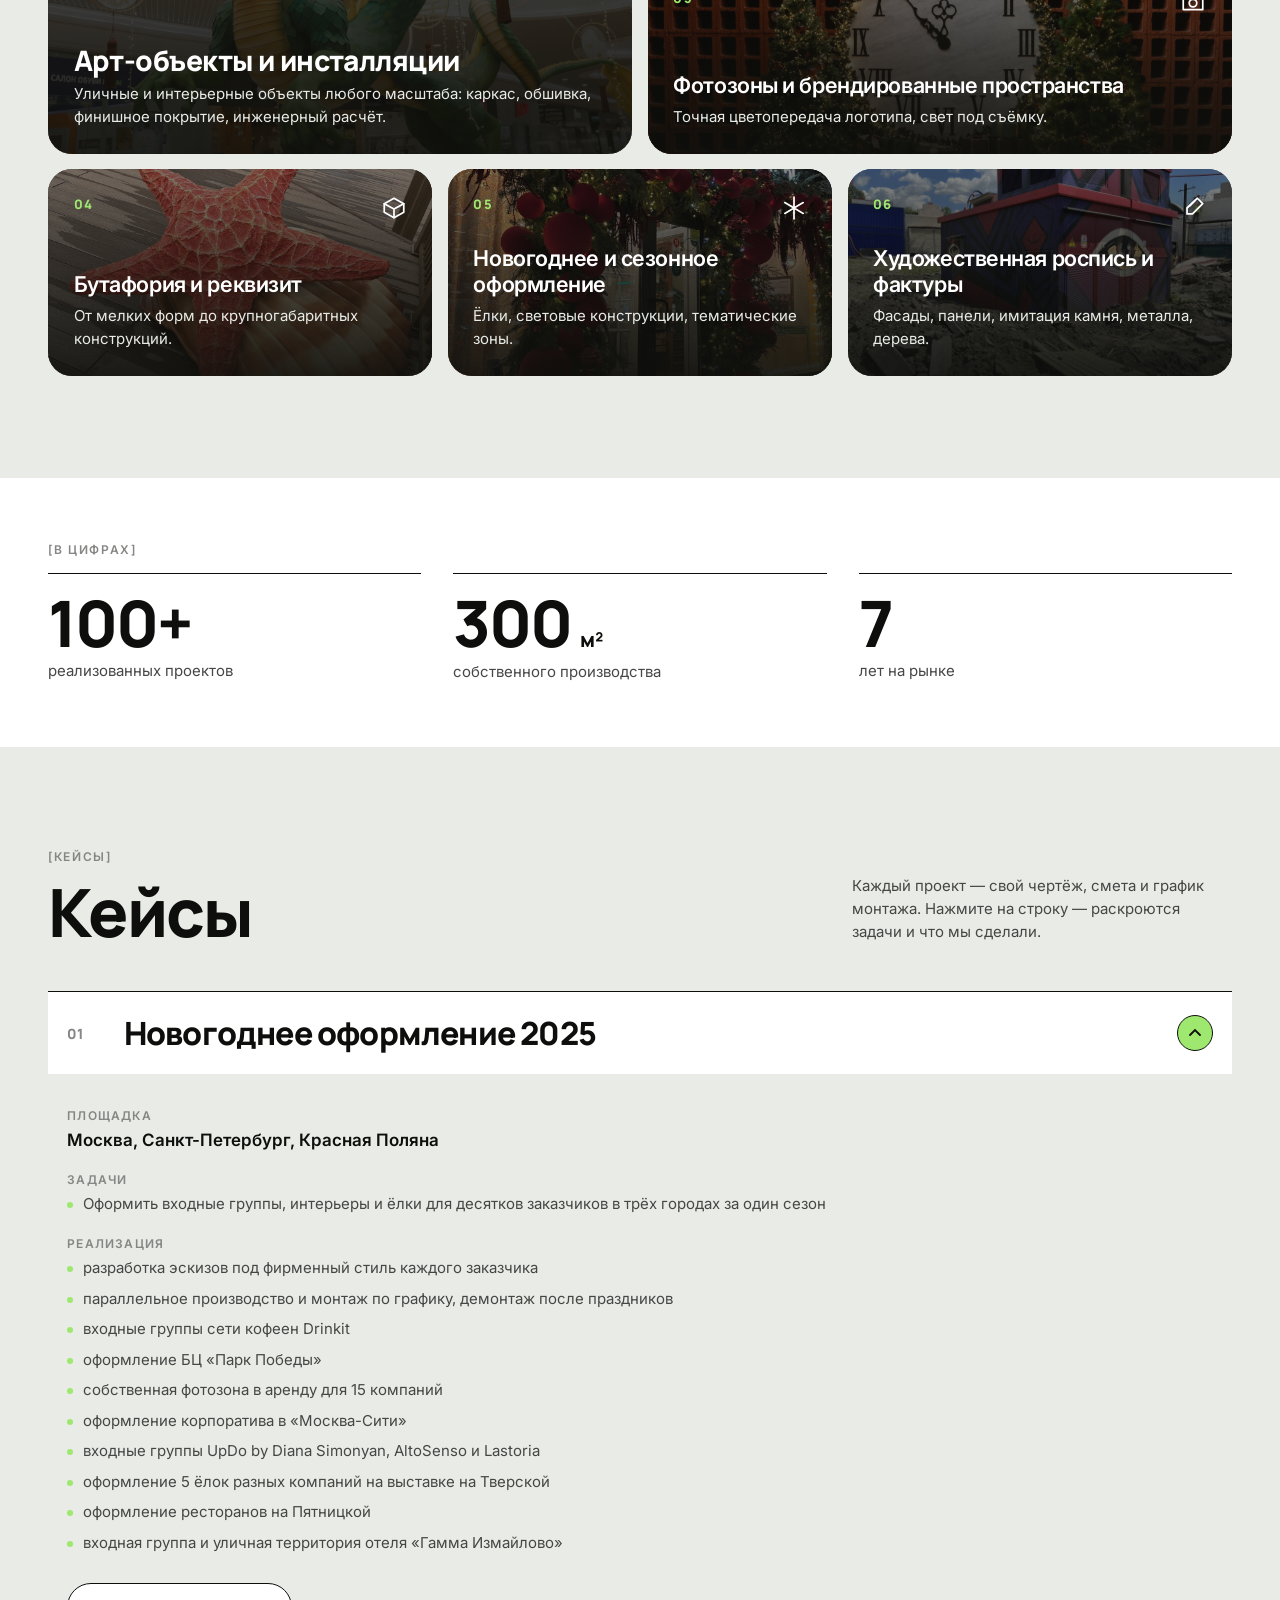
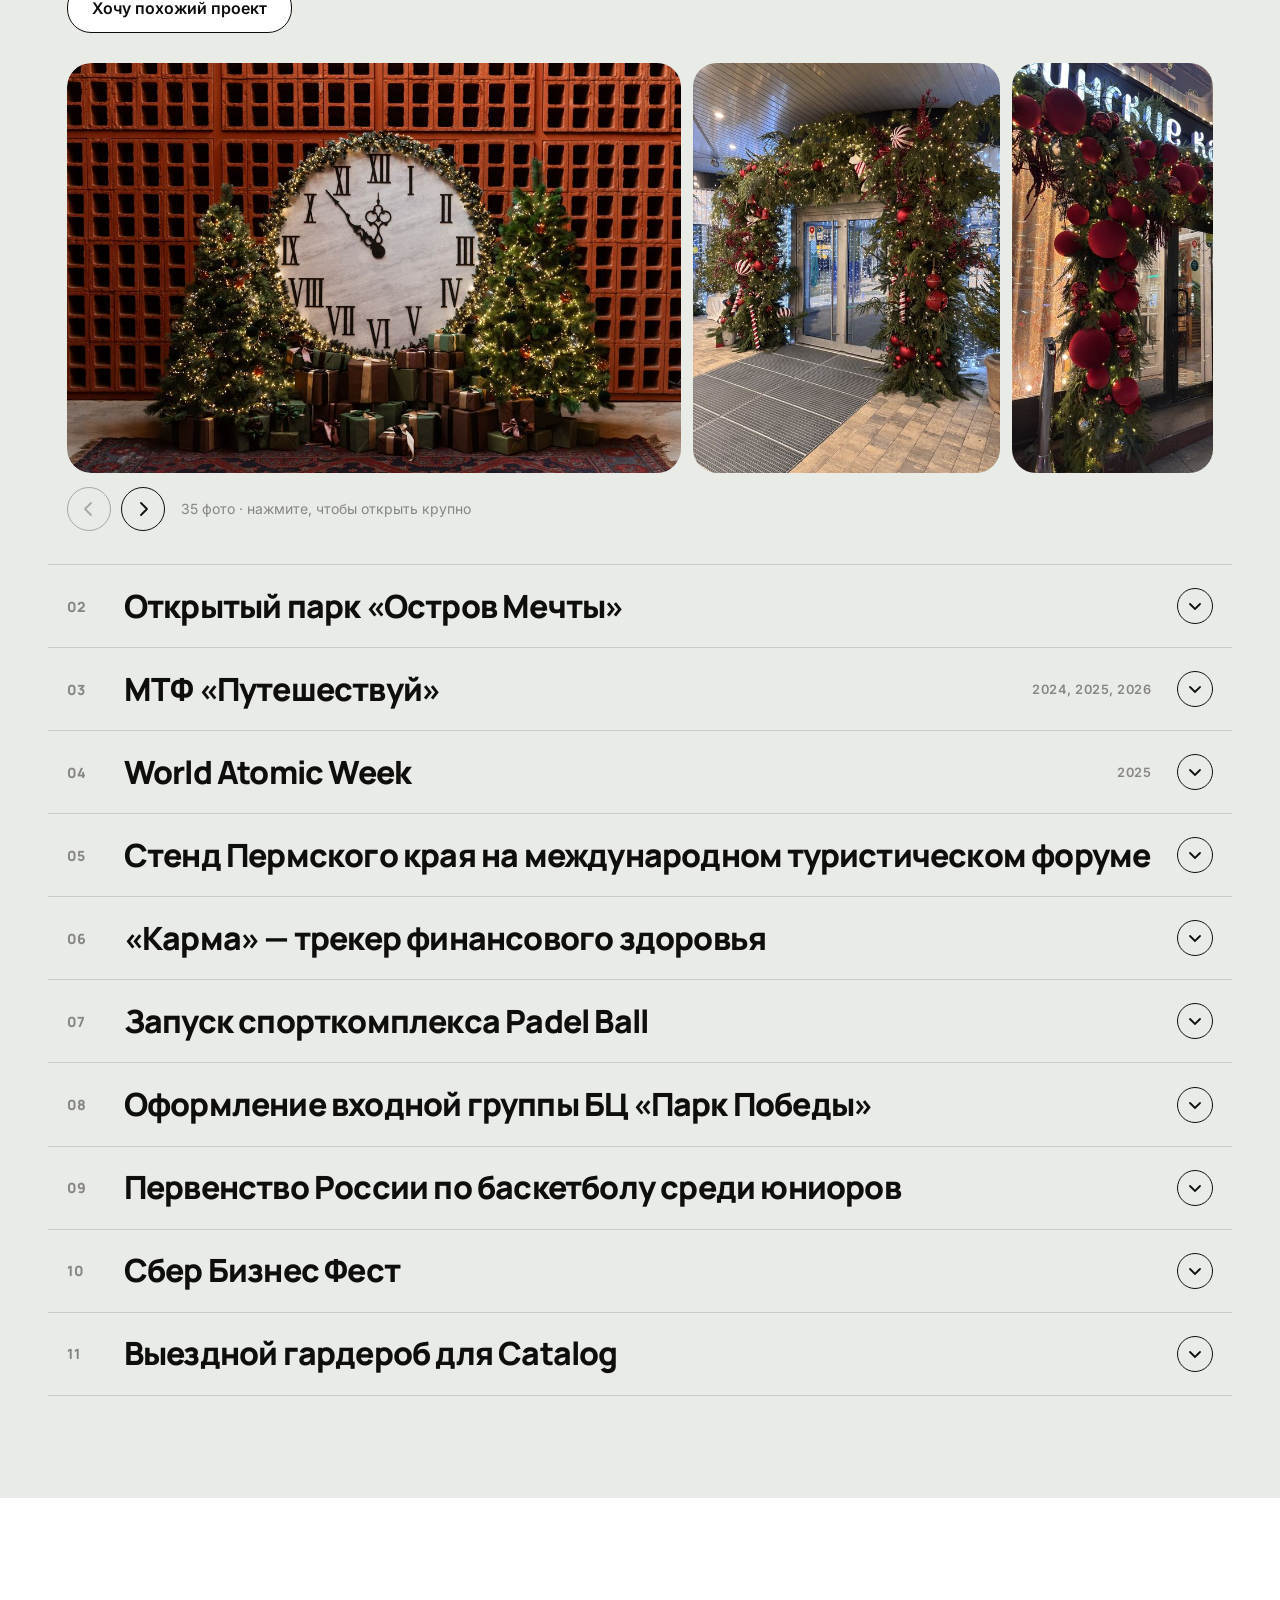
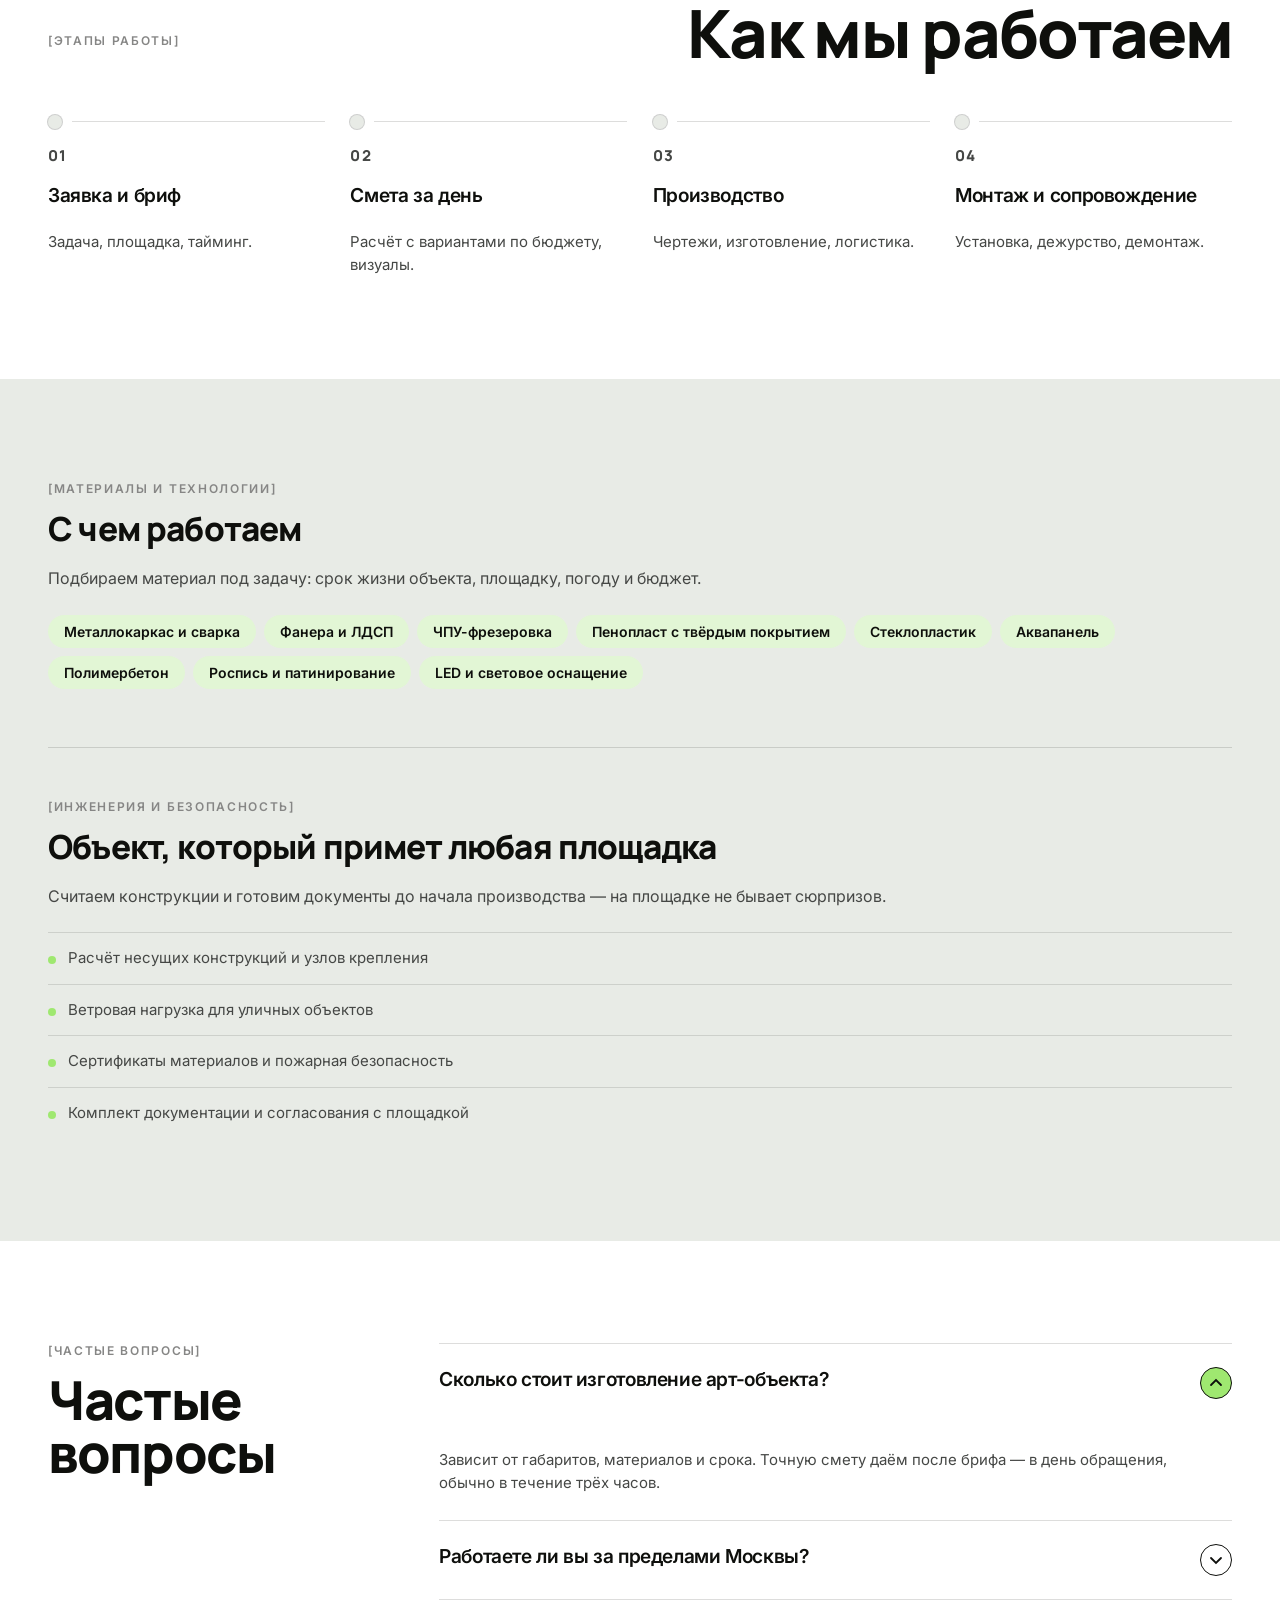
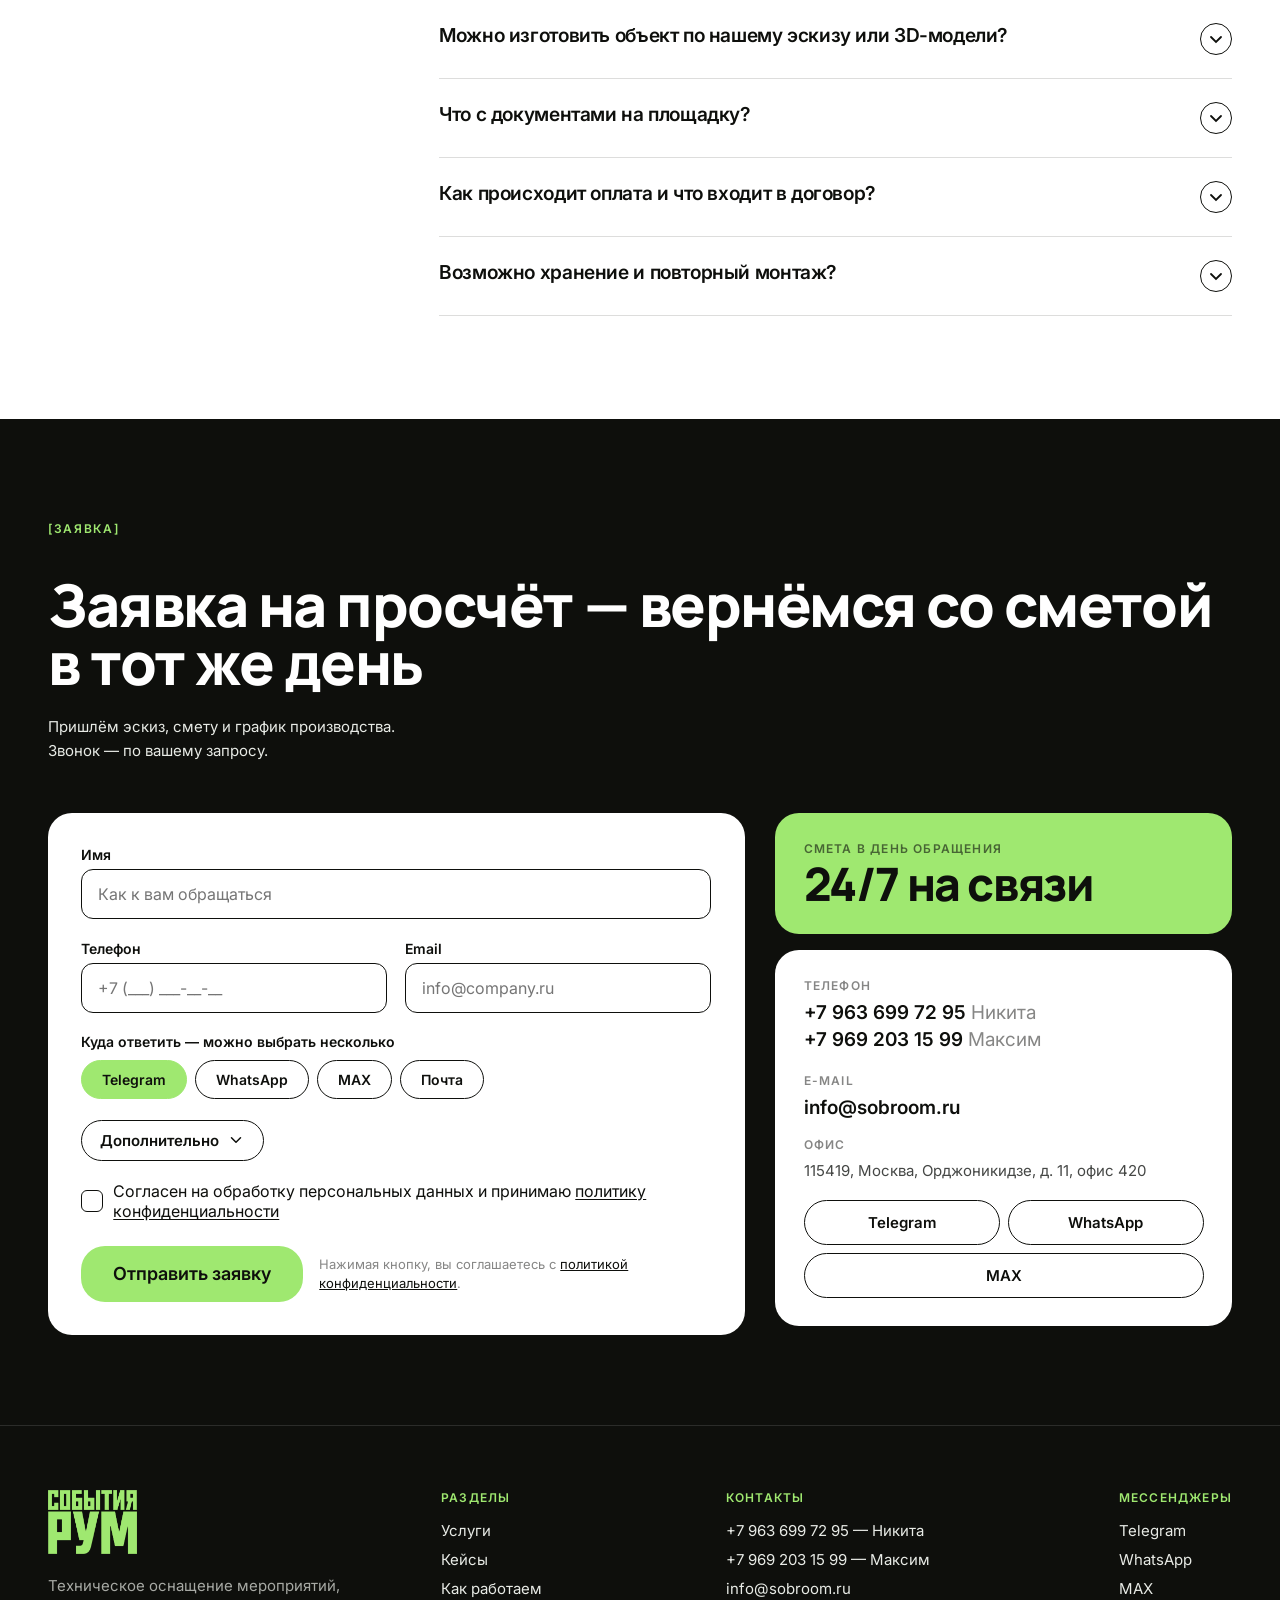
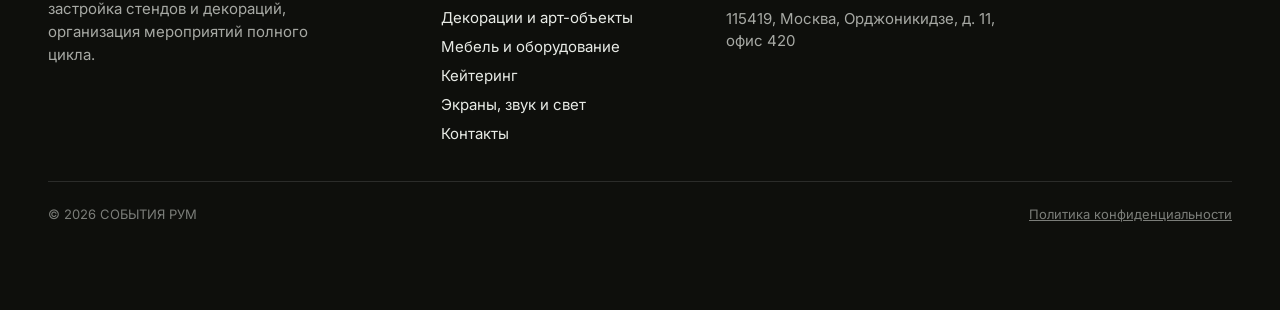
==== commit 16aaa23d: "Лента заказчиков: добавлены компании из кейсов В ленте были девять названий на главной и список площ" ====
--- a/art-obekty/index.html
+++ b/art-obekty/index.html
@@ -1040,6 +1040,6 @@
   <button type="button" class="btn btn--primary btn--md cookie__ok" id="cookie-accept">Хорошо</button>
 </div>
 
-<script type="application/json" id="page-data">{"base": "../", "clients": ["Сбербанк", "Haval", "Parimatch", "BingX", "ВДНХ", "Парк Горького", "Зарядье", "ТРЦ «Метрополис»", "Музей Москвы", "Loft Hall", "Технопарк Сколково", "ЦВЗ «Манеж»", "Городские парки", "ТРЦ «Меридиан»", "Таврида", "БЦ Парк Победы"]}</script>
+<script type="application/json" id="page-data">{"base": "../", "clients": ["Сбербанк", "VK", "Parimatch", "Haval", "BingX", "Росатом", "Росконгресс", "Минтруд", "Росмолодёжь", "ATOM EXPO", "Yandex Data", "Пермский край", "Остров Мечты", "Drinkit", "Catalog", "Padel Ball", "AltoSenso", "Lastoria", "UpDo by Diana Simonyan", "Карма", "Академия «Динамо»", "Гамма Измайлово", "ВДНХ", "Парк Горького", "Зарядье", "Музей Москвы", "ЦВЗ «Манеж»", "Технопарк Сколково", "Loft Hall", "ТРЦ «Метрополис»", "ТРЦ «Меридиан»", "Городские парки", "Таврида", "БЦ «Парк Победы»"]}</script>
 <script src="../script.js?v=dev"></script>
 </body>
--- a/styles.css
+++ b/styles.css
@@ -874,3 +874,23 @@
   .photo-view__img{max-height:70vh}
 }
 @media (prefers-reduced-motion:reduce){.photo-view{animation:none}}
+
+/* ==========================================================================
+   Защита фотографий от случайного копирования
+   ========================================================================== */
+
+/* Браузеры показывают поверх картинки свою плашку — «поиск по фото»,
+   «скачать». Она появляется, когда указатель попадает именно в <img>.
+   Отключаем у снимков реакцию на указатель: наведение и клик достаются
+   карточке, а картинка для браузера перестаёт быть целью. Заодно
+   запрещаем перетаскивание и выделение.
+   Полностью закрыть файл так нельзя — браузер всё равно его загружает,
+   чтобы показать. Это защита от случайного сохранения, не от упорного. */
+.case__gallery-item img,
+.case__media img,
+.photo-view__img,
+.service-card__photo,
+.review__photo{
+  pointer-events:none;user-select:none;-webkit-user-select:none;
+  -webkit-user-drag:none;-webkit-touch-callout:none;
+}
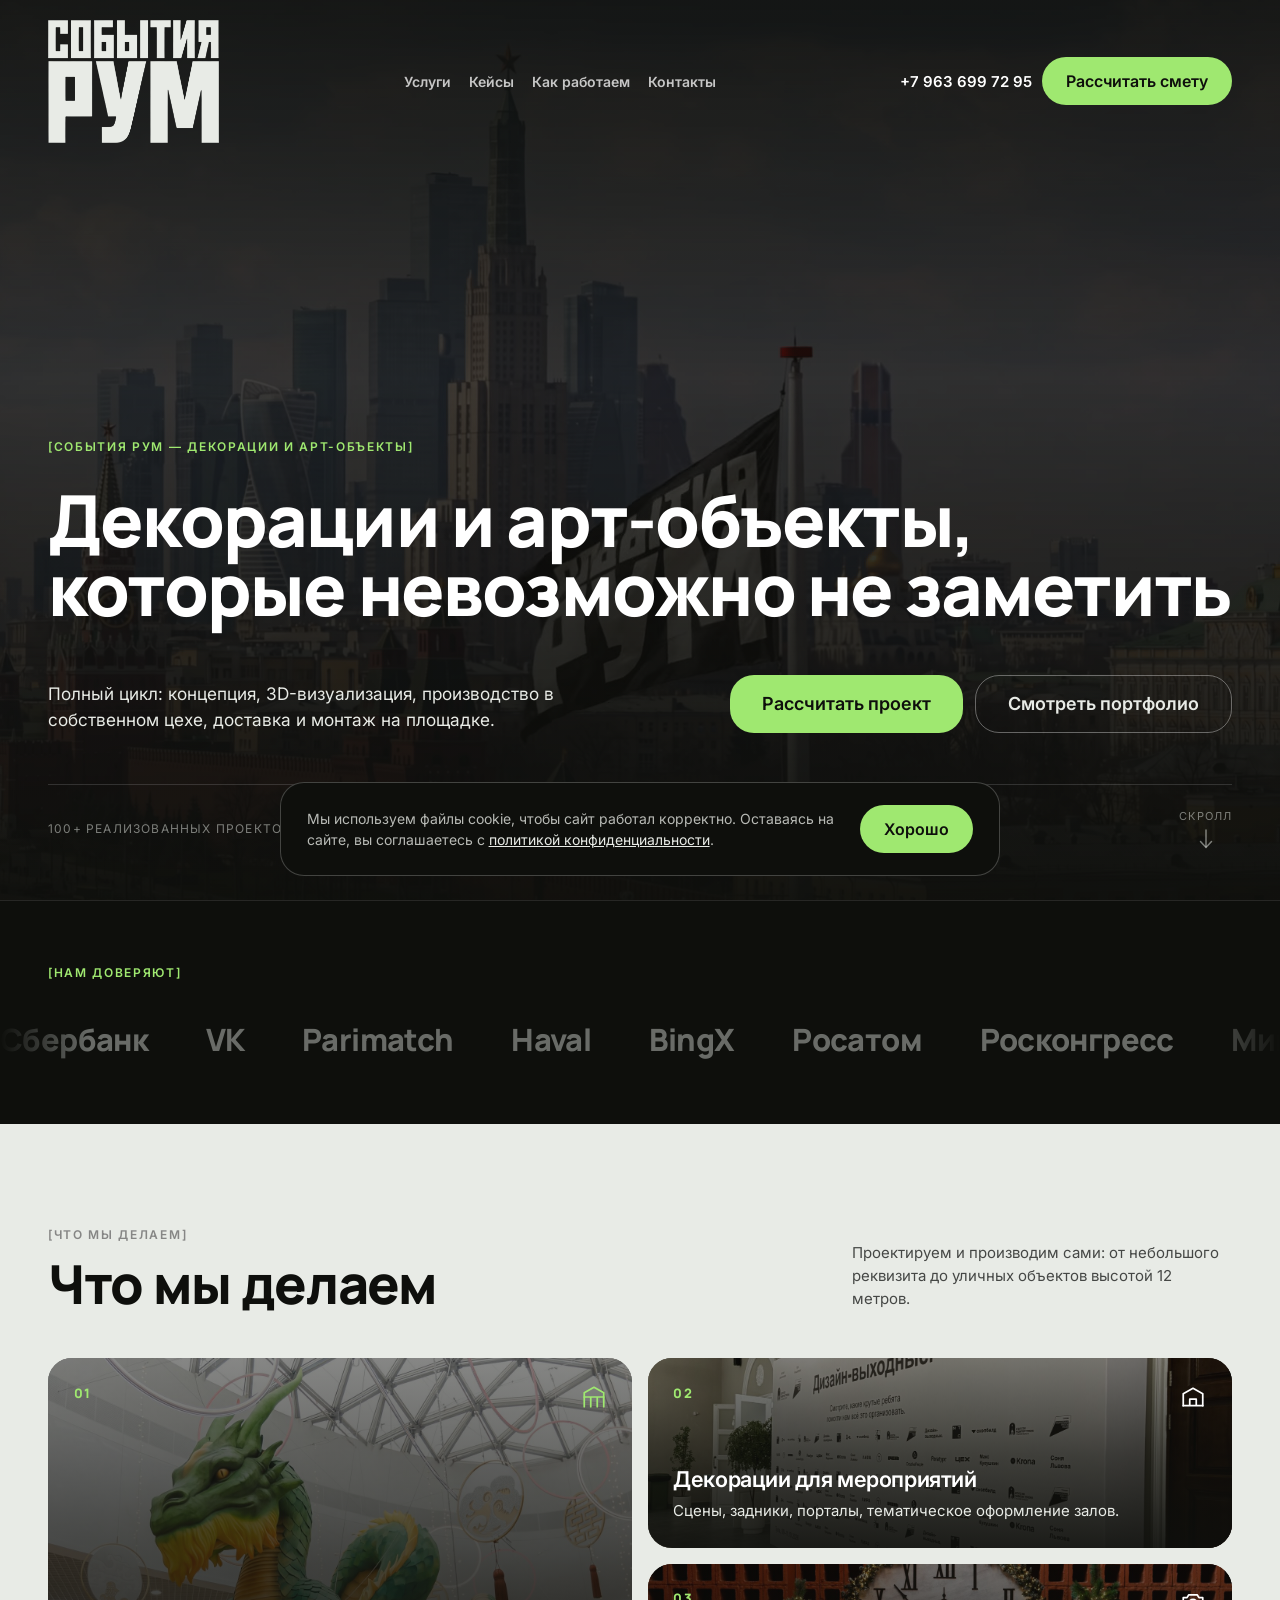
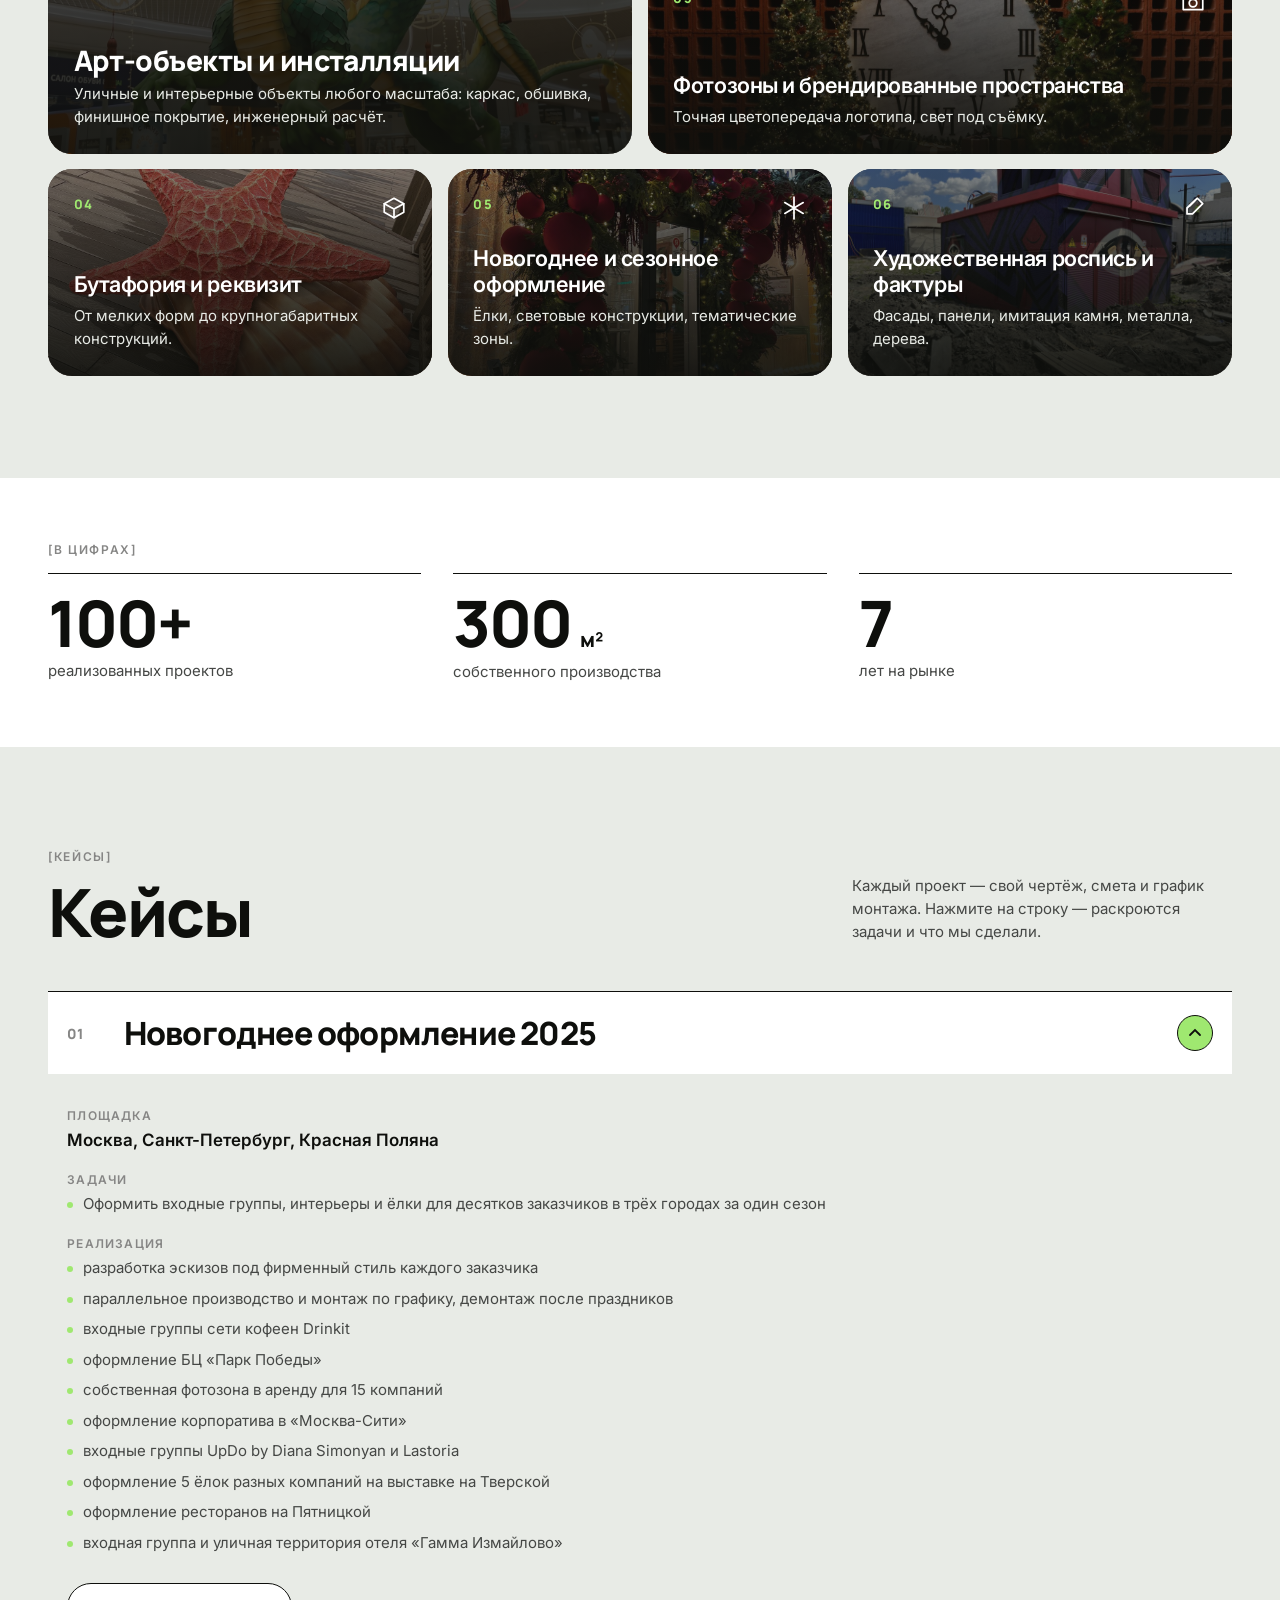
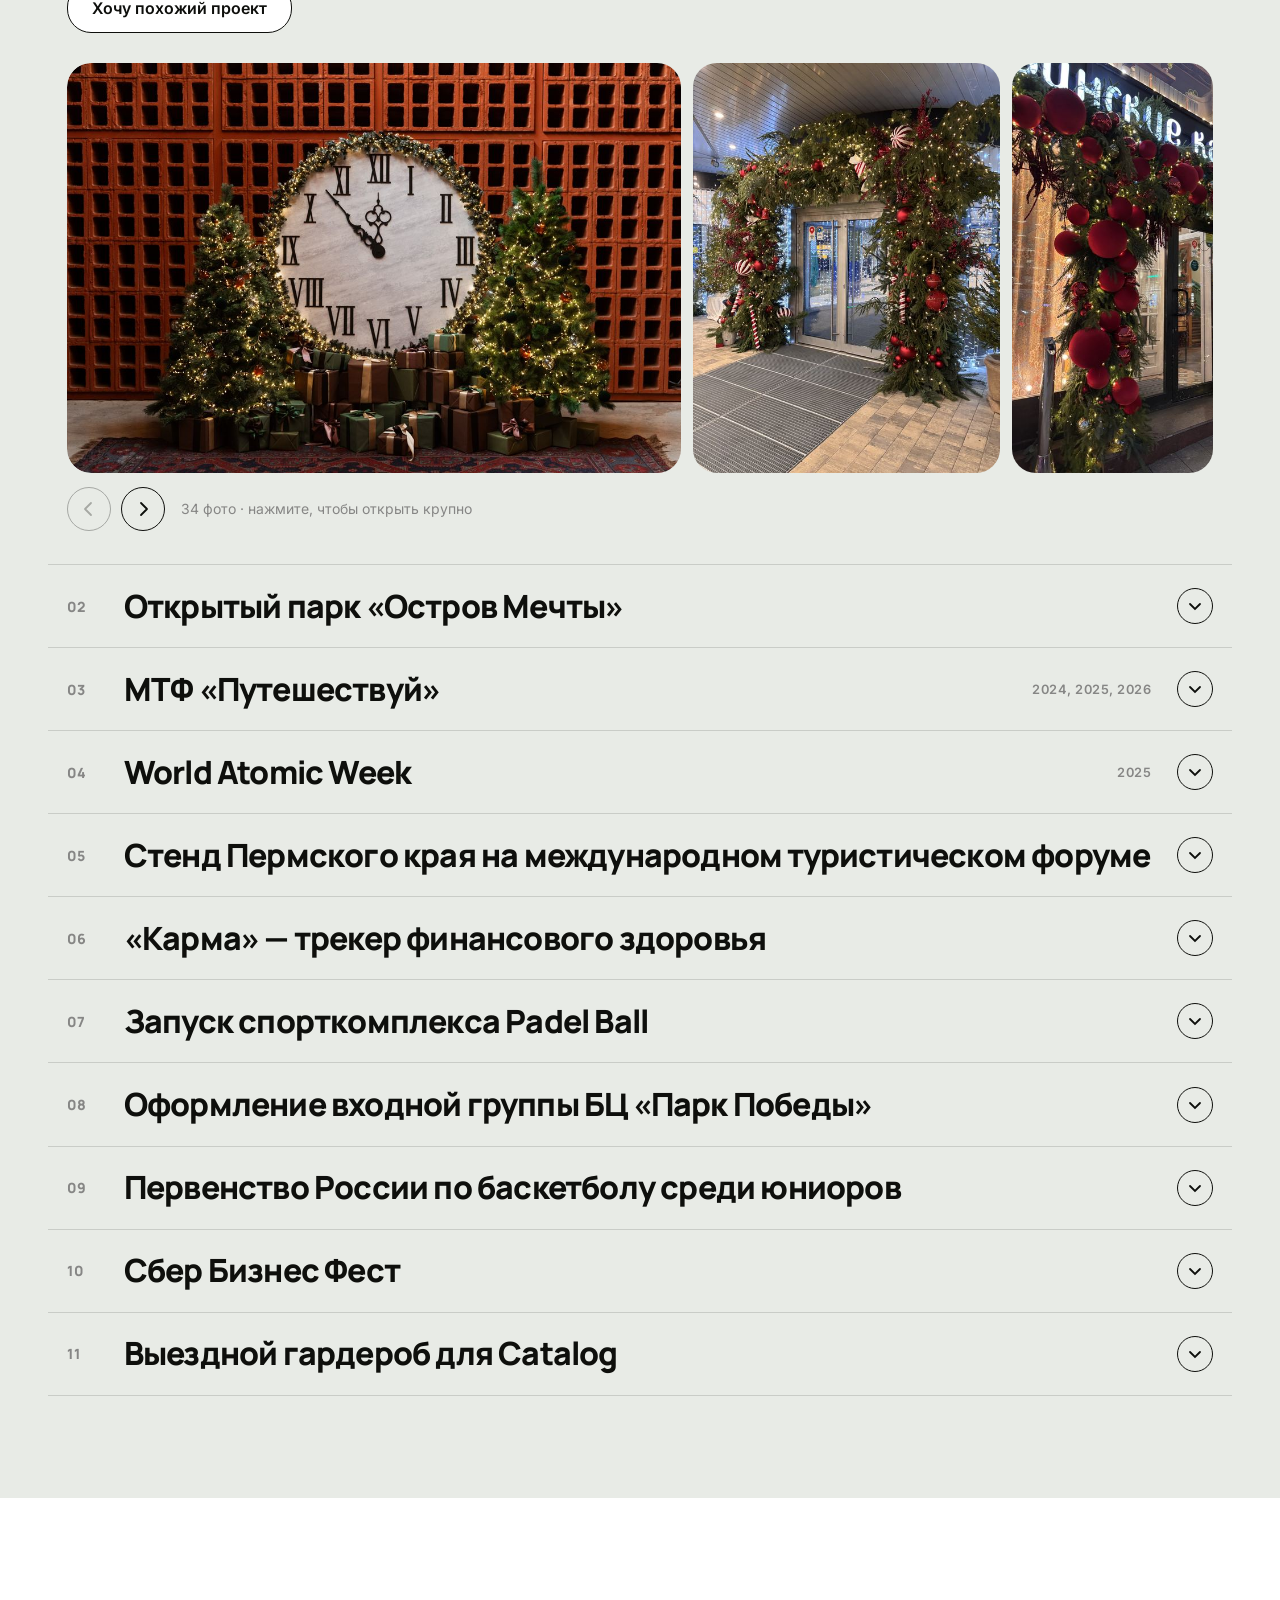
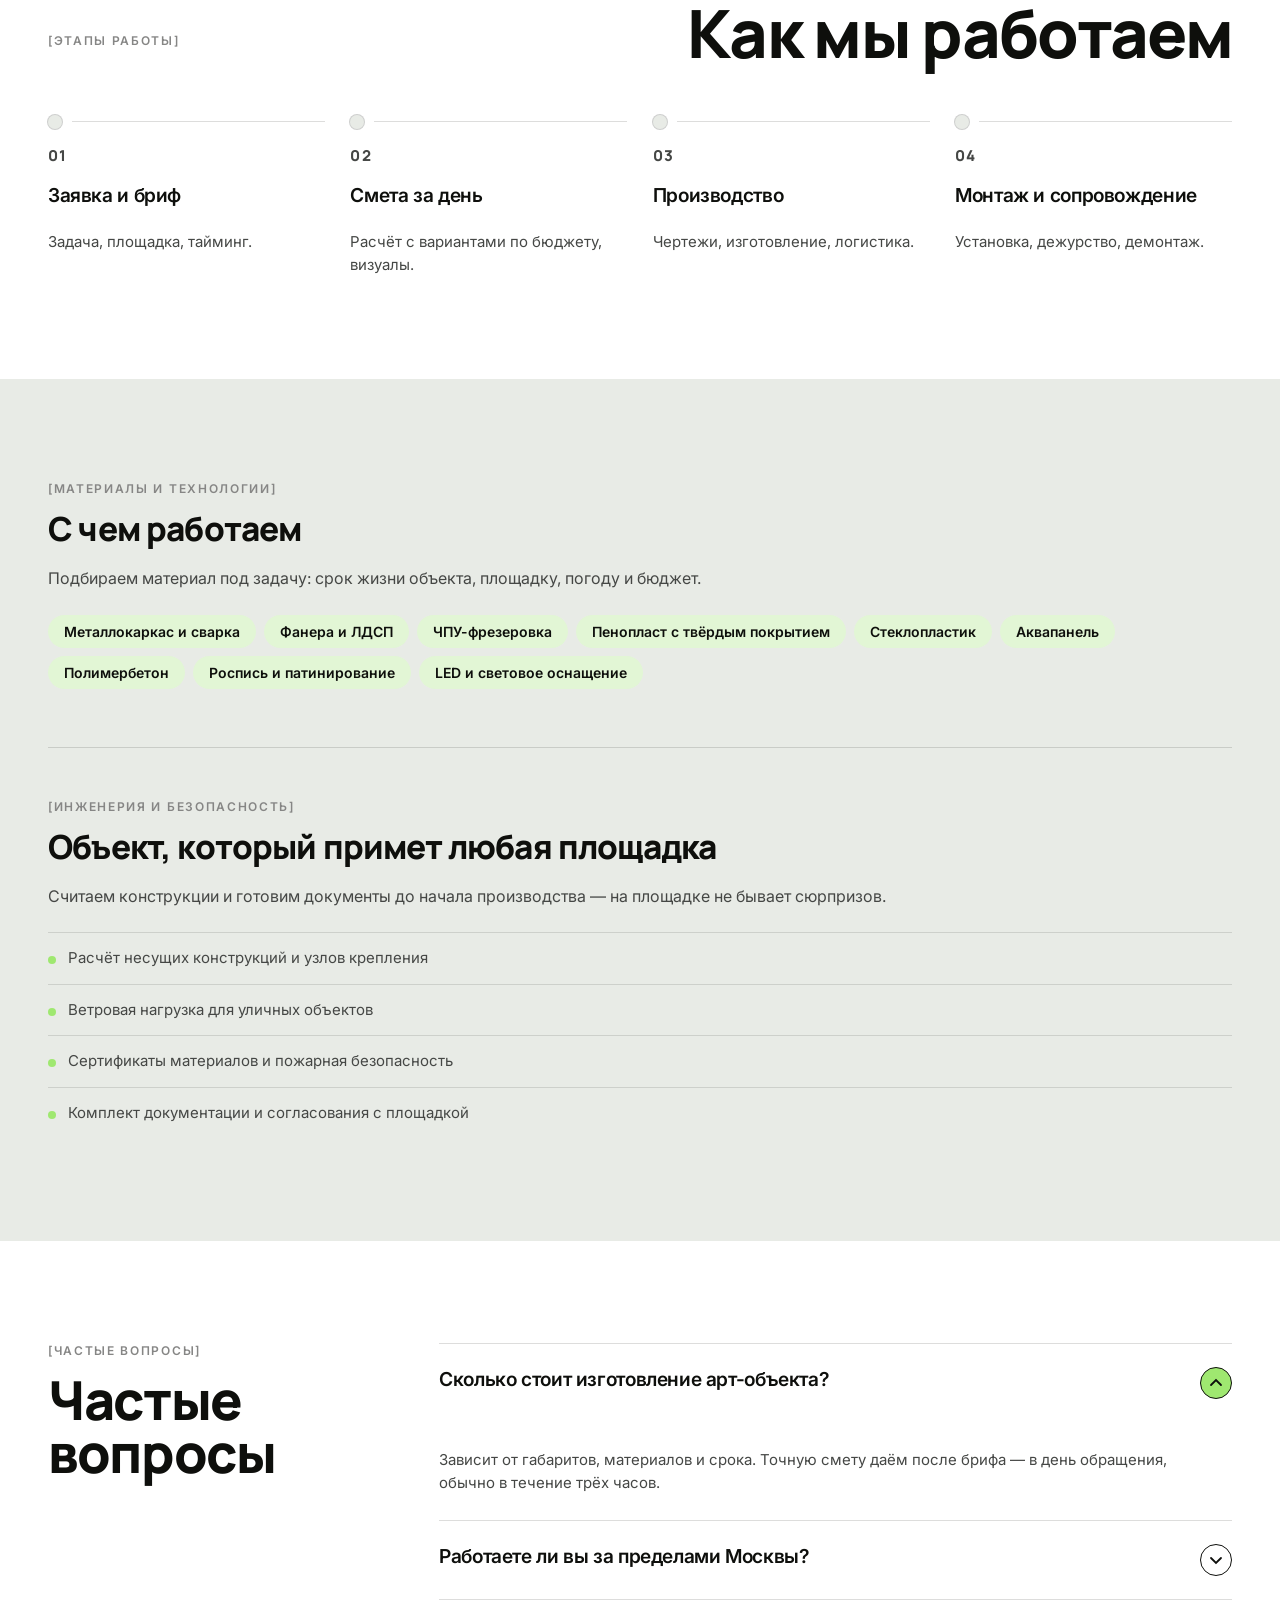
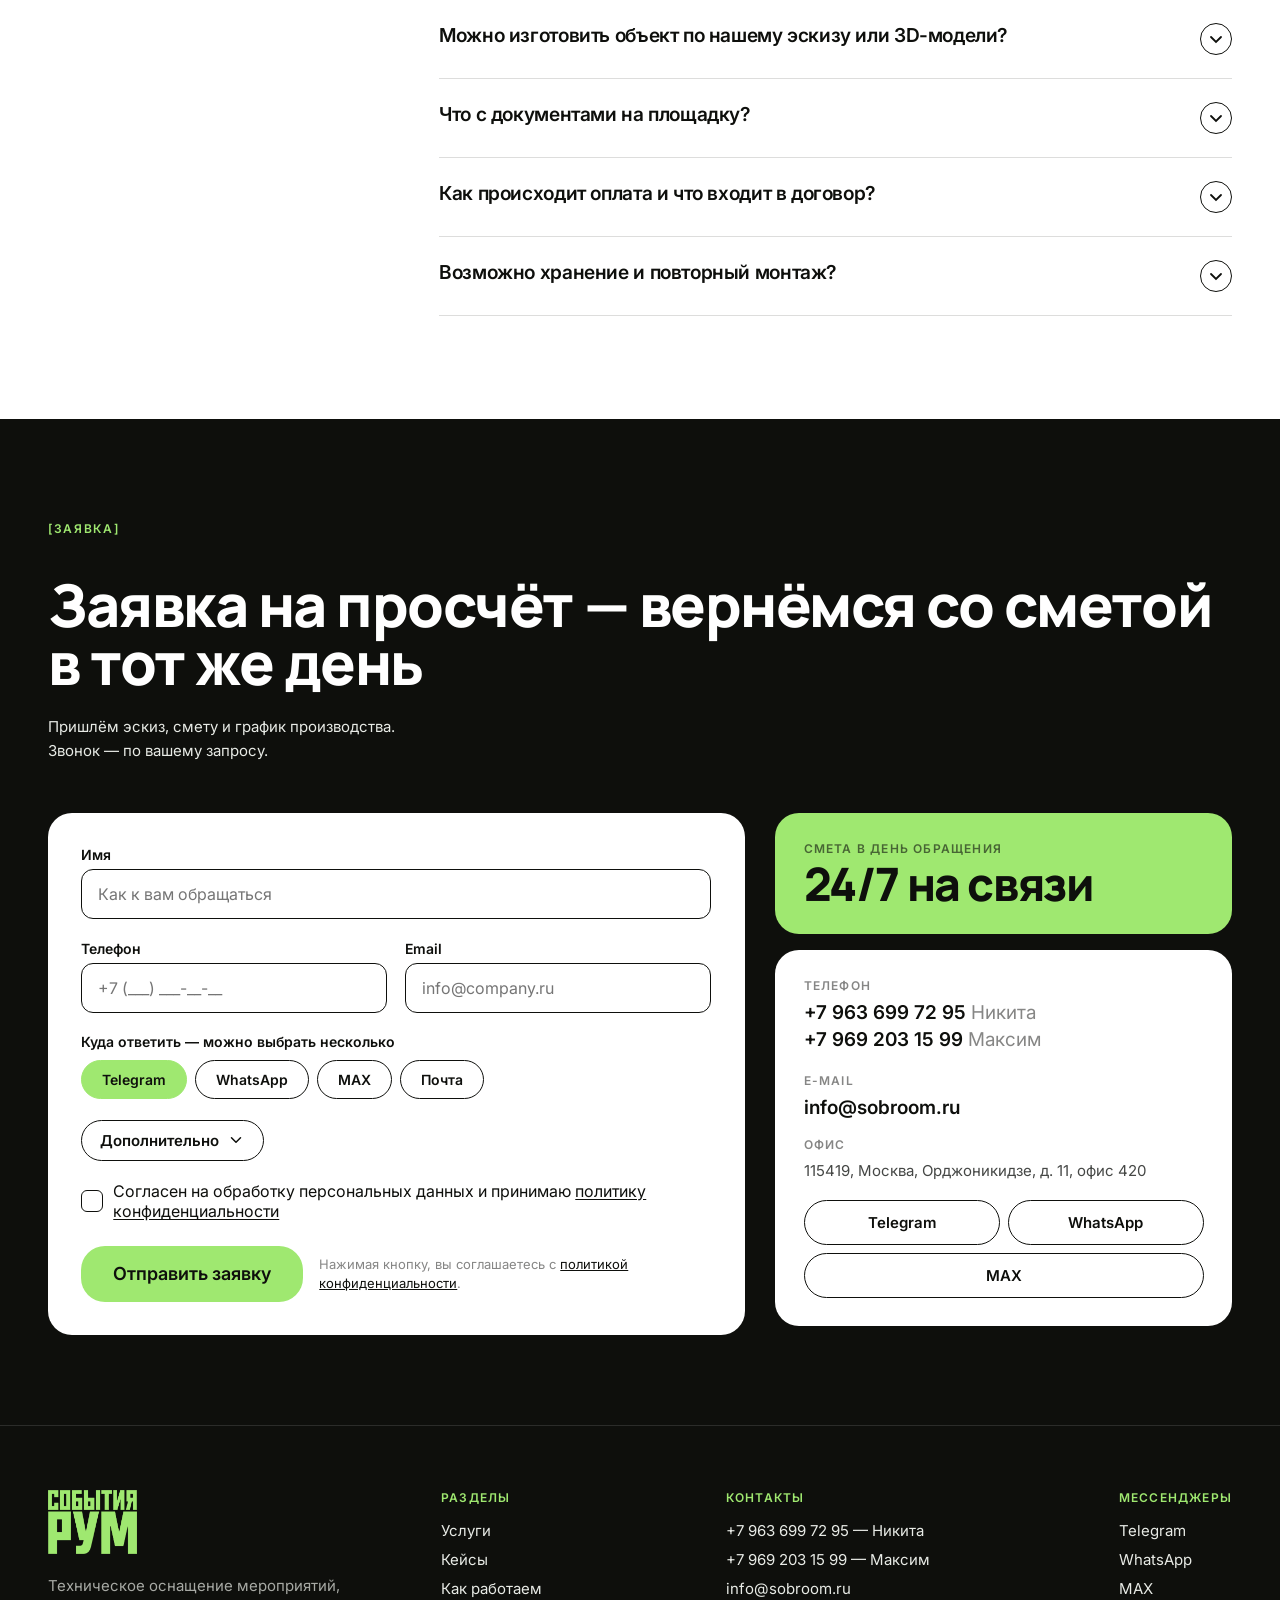
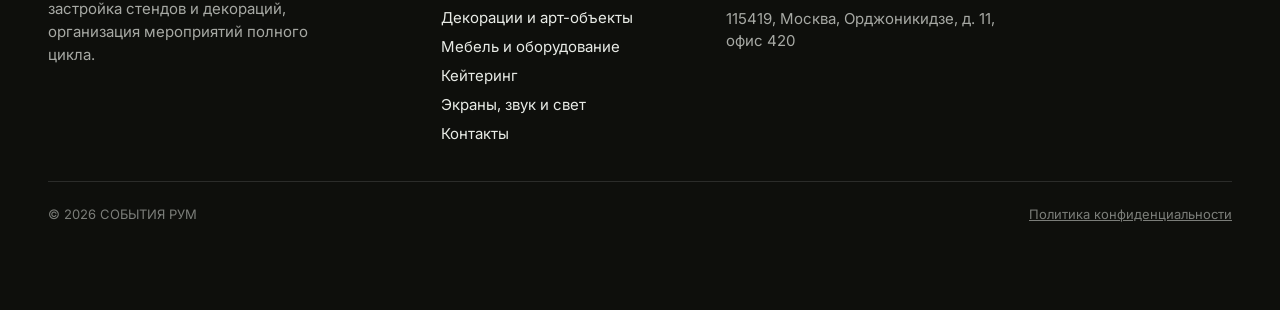
==== commit 176c49ae: "AltoSenso убран с сайта По просьбе заказчика удалены снимок входной группы с вывеской AltoSenso, упо" ====
--- a/art-obekty/index.html
+++ b/art-obekty/index.html
@@ -265,7 +265,7 @@
                 <li>оформление БЦ «Парк Победы»</li>
                 <li>собственная фотозона в аренду для 15 компаний</li>
                 <li>оформление корпоратива в «Москва-Сити»</li>
-                <li>входные группы UpDo by Diana Simonyan, AltoSenso и Lastoria</li>
+                <li>входные группы UpDo by Diana Simonyan и Lastoria</li>
                 <li>оформление 5 ёлок разных компаний на выставке на Тверской</li>
                 <li>оформление ресторанов на Пятницкой</li>
                 <li>входная группа и уличная территория отеля «Гамма Измайлово»</li>
@@ -274,14 +274,13 @@
             <div class="case__cta"><button type="button" class="btn btn--tertiary btn--md js-case-cta">Хочу похожий проект</button></div>
           </div>
           <div class="case__gallery" data-case-gallery>
-            <div class="case__gallery-track" tabindex="0" role="group" aria-label="Фото проекта «Новогоднее оформление 2025», 35 снимков">
+            <div class="case__gallery-track" tabindex="0" role="group" aria-label="Фото проекта «Новогоднее оформление 2025», 34 снимков">
                 <a class="case__gallery-item" href="../media/novyi-god-2025/01.jpg" target="_blank" rel="noopener"><img src="../media/novyi-god-2025/01-s.jpg" width="1079" height="720" alt="Фотозона с большими часами и ёлками" loading="lazy" decoding="async"></a>
                 <a class="case__gallery-item" href="../media/novyi-god-2025/02.jpg" target="_blank" rel="noopener"><img src="../media/novyi-god-2025/02-s.jpg" width="540" height="720" alt="Новогоднее оформление входной группы" loading="lazy" decoding="async"></a>
                 <a class="case__gallery-item" href="../media/novyi-god-2025/03.jpg" target="_blank" rel="noopener"><img src="../media/novyi-god-2025/03-s.jpg" width="540" height="720" alt="Новогоднее оформление входной группы" loading="lazy" decoding="async"></a>
                 <a class="case__gallery-item" href="../media/novyi-god-2025/04.jpg" target="_blank" rel="noopener"><img src="../media/novyi-god-2025/04-s.jpg" width="540" height="720" alt="Новогоднее оформление входной группы" loading="lazy" decoding="async"></a>
                 <a class="case__gallery-item" href="../media/novyi-god-2025/05.jpg" target="_blank" rel="noopener"><img src="../media/novyi-god-2025/05-s.jpg" width="540" height="720" alt="Новогоднее оформление входной группы" loading="lazy" decoding="async"></a>
                 <a class="case__gallery-item" href="../media/novyi-god-2025/06.jpg" target="_blank" rel="noopener"><img src="../media/novyi-god-2025/06-s.jpg" width="540" height="720" alt="Входная группа Lastoria" loading="lazy" decoding="async"></a>
-                <a class="case__gallery-item" href="../media/novyi-god-2025/07.jpg" target="_blank" rel="noopener"><img src="../media/novyi-god-2025/07-s.jpg" width="540" height="720" alt="Входная группа AltoSenso" loading="lazy" decoding="async"></a>
                 <a class="case__gallery-item" href="../media/novyi-god-2025/08.jpg" target="_blank" rel="noopener"><img src="../media/novyi-god-2025/08-s.jpg" width="540" height="720" alt="Входная группа кофейни Drinkit" loading="lazy" decoding="async"></a>
                 <a class="case__gallery-item" href="../media/novyi-god-2025/09.jpg" target="_blank" rel="noopener"><img src="../media/novyi-god-2025/09-s.jpg" width="540" height="720" alt="Новогоднее оформление входной группы" loading="lazy" decoding="async"></a>
                 <a class="case__gallery-item" href="../media/novyi-god-2025/10.jpg" target="_blank" rel="noopener"><img src="../media/novyi-god-2025/10-s.jpg" width="540" height="720" alt="Новогоднее оформление входной группы" loading="lazy" decoding="async"></a>
@@ -314,7 +313,7 @@
             <div class="case__gallery-nav">
               <button type="button" class="case__gallery-arrow" data-dir="-1" aria-label="Предыдущие фото"><svg width="18" height="18" viewBox="0 0 18 18" fill="none" stroke="currentColor" stroke-width="1.8" stroke-linecap="round" stroke-linejoin="round" aria-hidden="true"><path d="M11 3L5 9l6 6"></path></svg></button>
               <button type="button" class="case__gallery-arrow" data-dir="1" aria-label="Следующие фото"><svg width="18" height="18" viewBox="0 0 18 18" fill="none" stroke="currentColor" stroke-width="1.8" stroke-linecap="round" stroke-linejoin="round" aria-hidden="true"><path d="M7 3l6 6-6 6"></path></svg></button>
-              <p class="case__gallery-hint">35 фото · нажмите, чтобы открыть крупно</p>
+              <p class="case__gallery-hint">34 фото · нажмите, чтобы открыть крупно</p>
             </div>
           </div>
         </div>
@@ -1040,6 +1039,6 @@
   <button type="button" class="btn btn--primary btn--md cookie__ok" id="cookie-accept">Хорошо</button>
 </div>
 
-<script type="application/json" id="page-data">{"base": "../", "clients": ["Сбербанк", "VK", "Parimatch", "Haval", "BingX", "Росатом", "Росконгресс", "Минтруд", "Росмолодёжь", "ATOM EXPO", "Yandex Data", "Пермский край", "Остров Мечты", "Drinkit", "Catalog", "Padel Ball", "AltoSenso", "Lastoria", "UpDo by Diana Simonyan", "Карма", "Академия «Динамо»", "Гамма Измайлово", "ВДНХ", "Парк Горького", "Зарядье", "Музей Москвы", "ЦВЗ «Манеж»", "Технопарк Сколково", "Loft Hall", "ТРЦ «Метрополис»", "ТРЦ «Меридиан»", "Городские парки", "Таврида", "БЦ «Парк Победы»"]}</script>
+<script type="application/json" id="page-data">{"base": "../", "clients": ["Сбербанк", "VK", "Parimatch", "Haval", "BingX", "Росатом", "Росконгресс", "Минтруд", "Росмолодёжь", "ATOM EXPO", "Yandex Data", "Пермский край", "Остров Мечты", "Drinkit", "Catalog", "Padel Ball", "Lastoria", "UpDo by Diana Simonyan", "Карма", "Академия «Динамо»", "Гамма Измайлово", "ВДНХ", "Парк Горького", "Зарядье", "Музей Москвы", "ЦВЗ «Манеж»", "Технопарк Сколково", "Loft Hall", "ТРЦ «Метрополис»", "ТРЦ «Меридиан»", "Городские парки", "Таврида", "БЦ «Парк Победы»"]}</script>
 <script src="../script.js?v=dev"></script>
 </body>
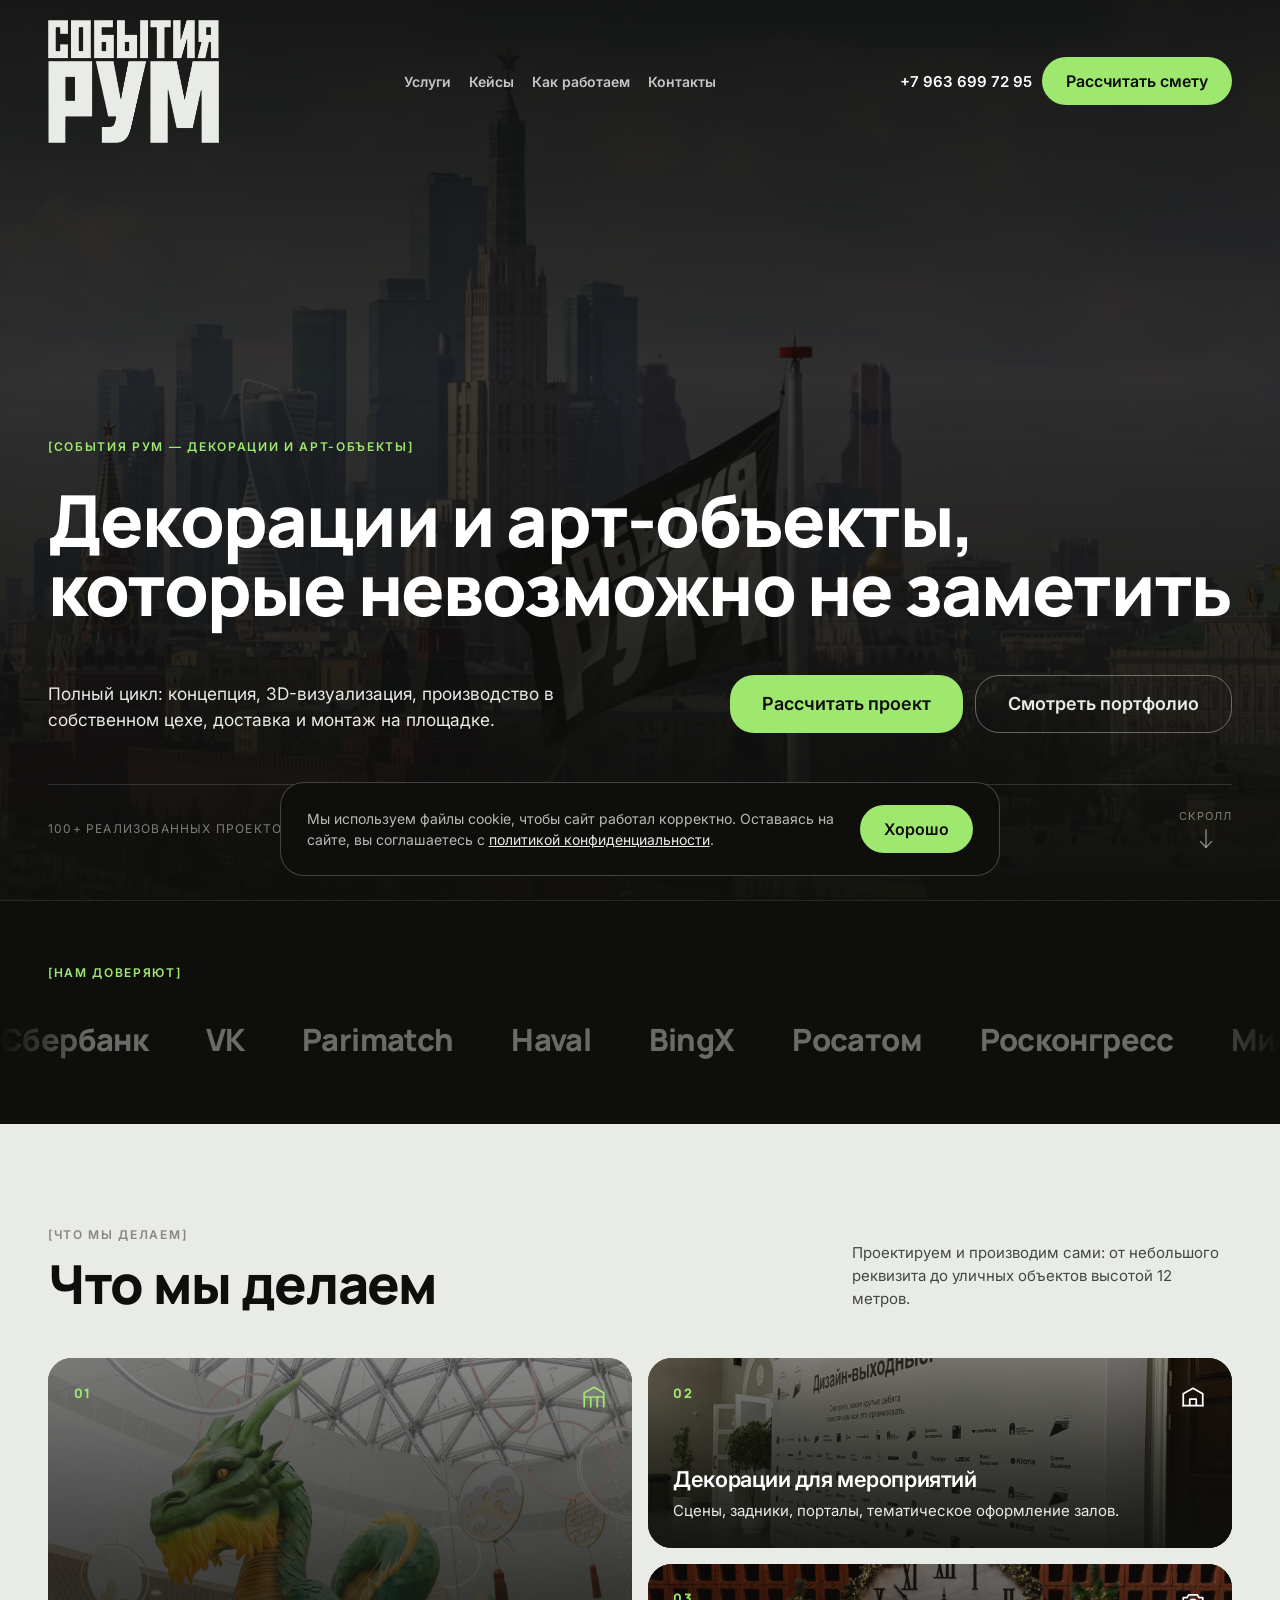
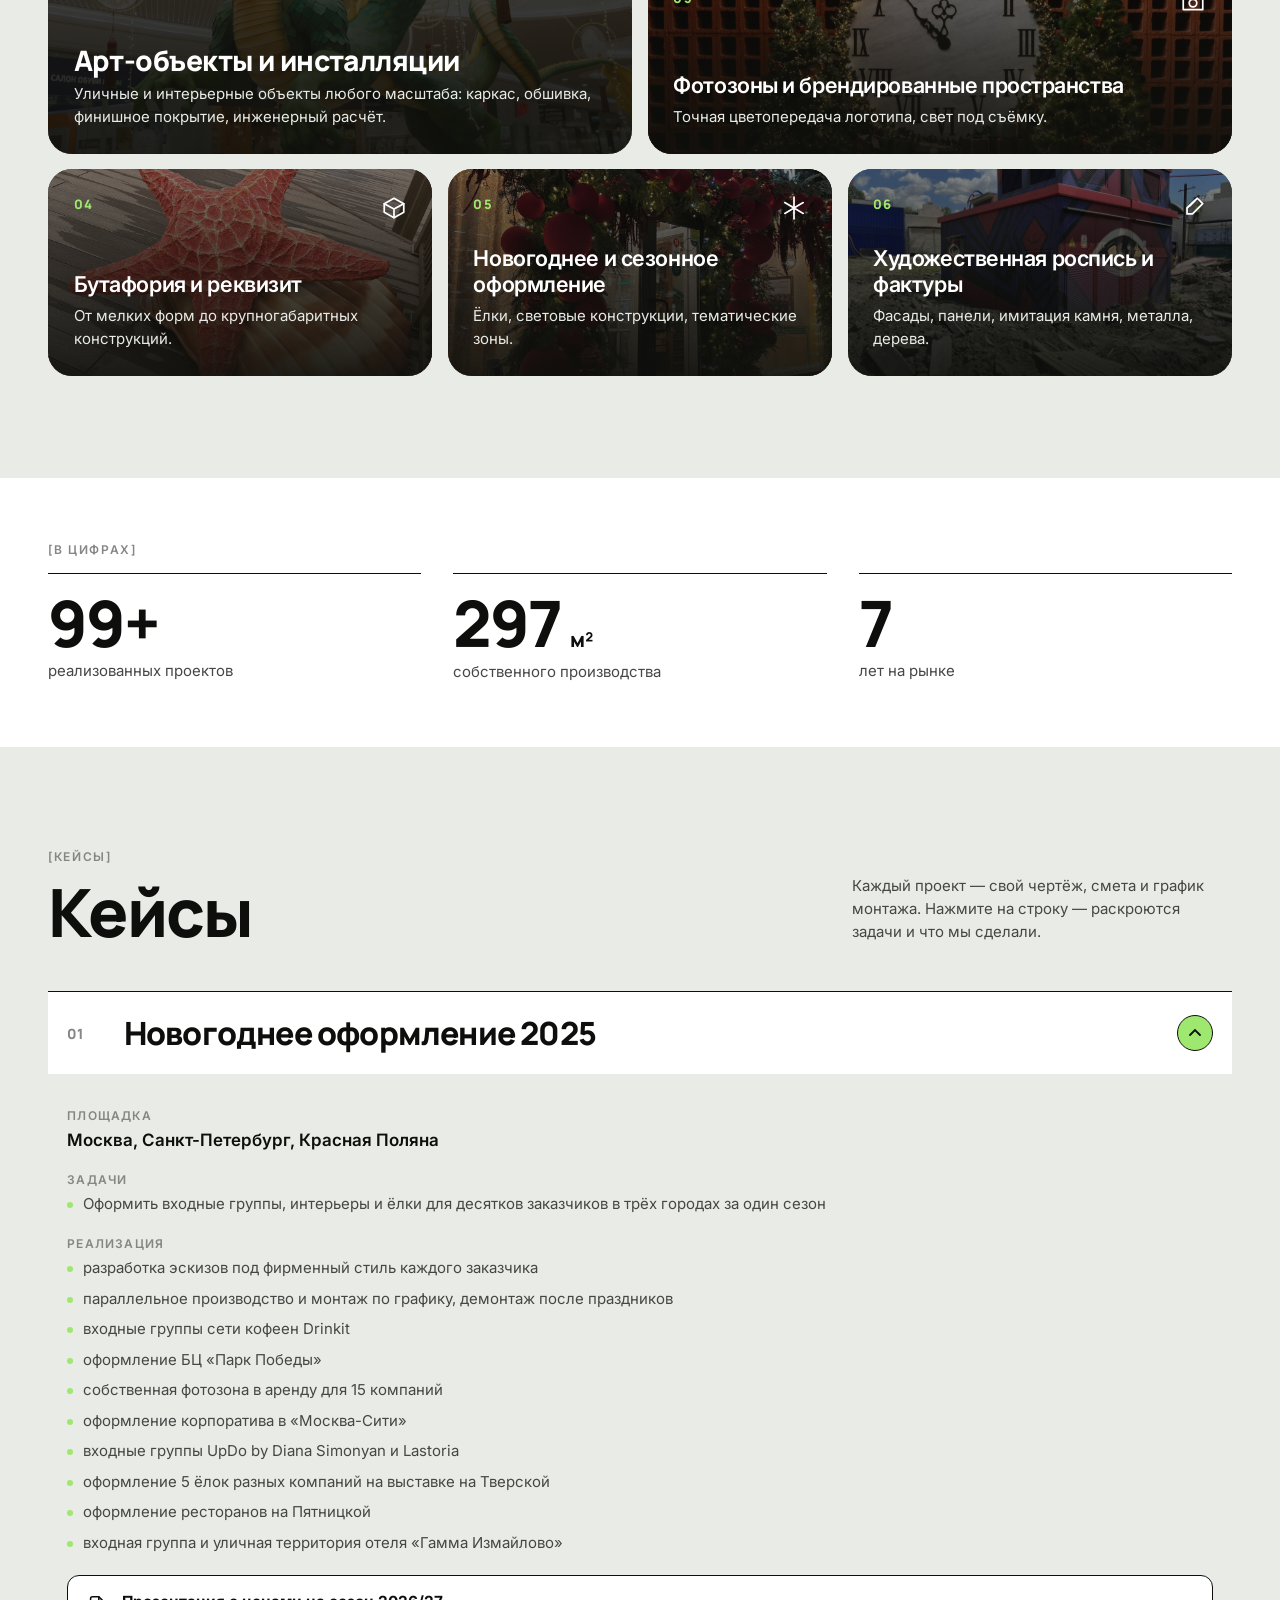
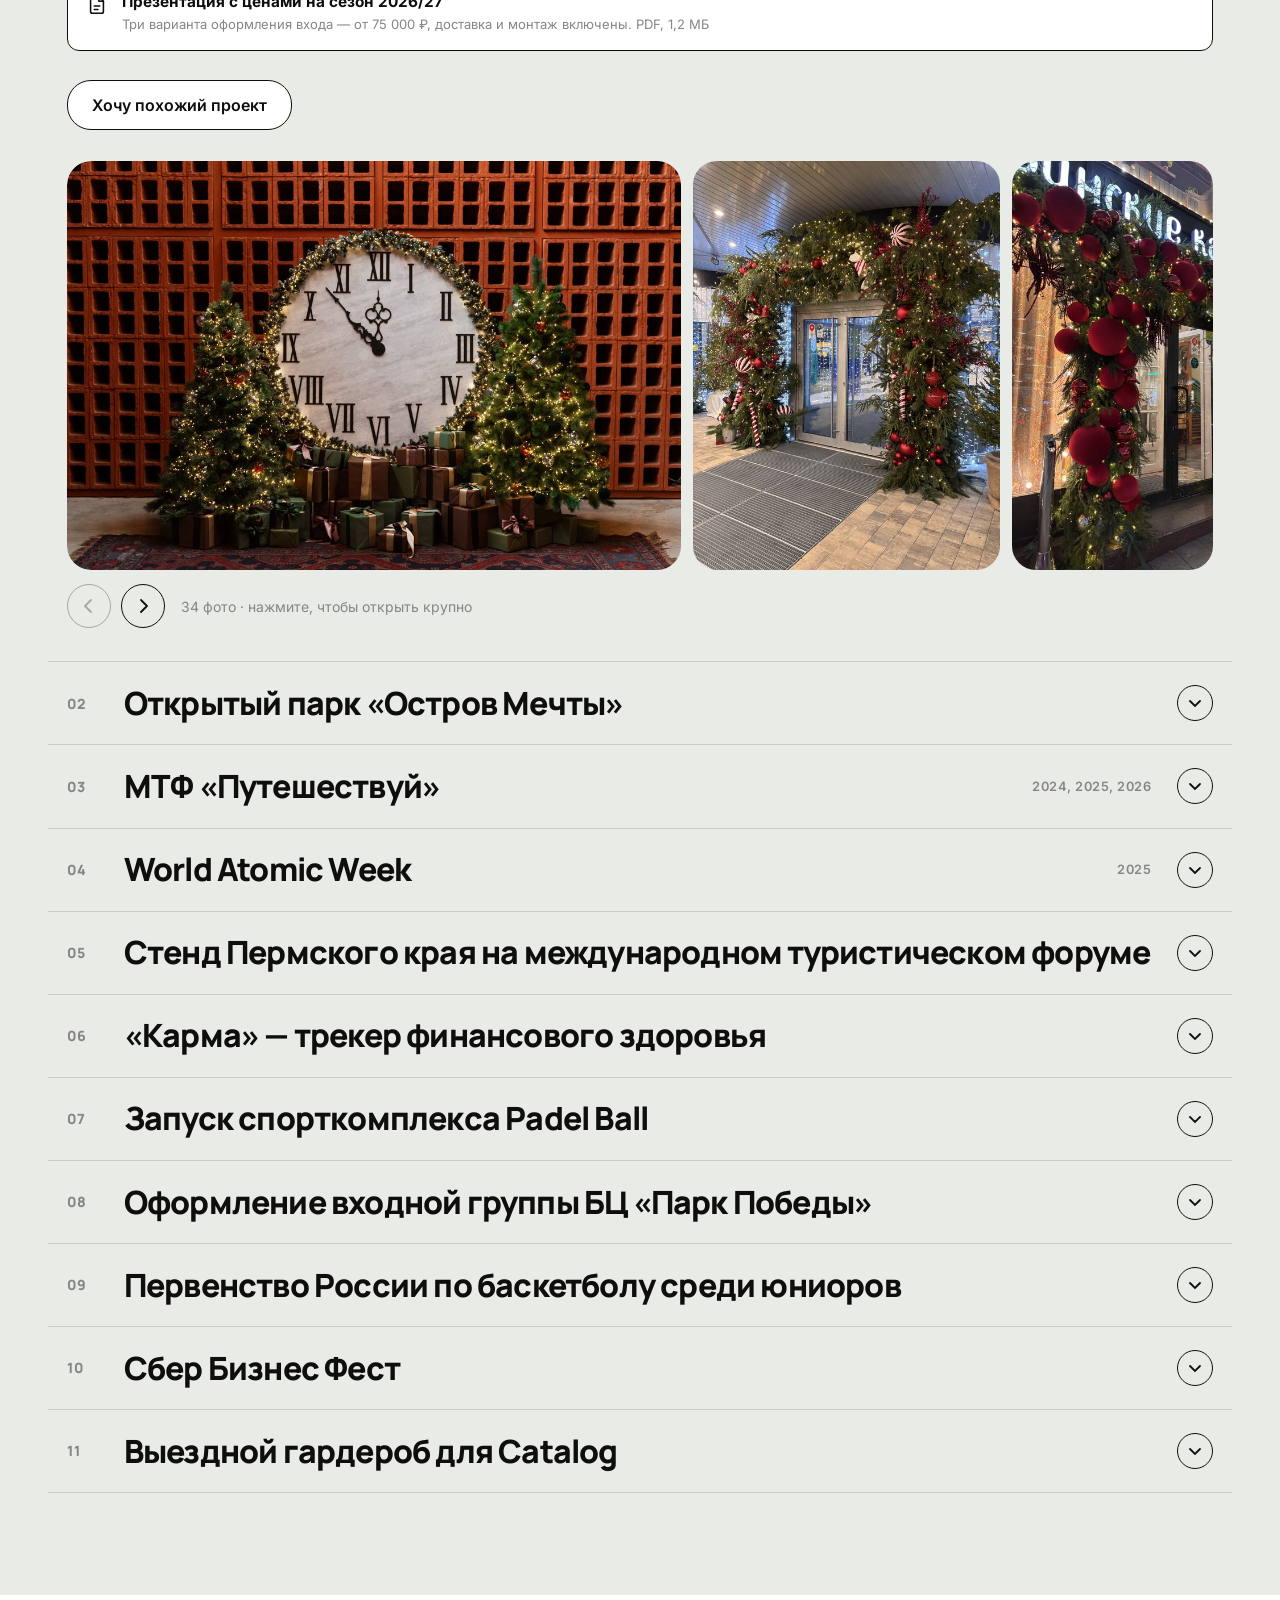
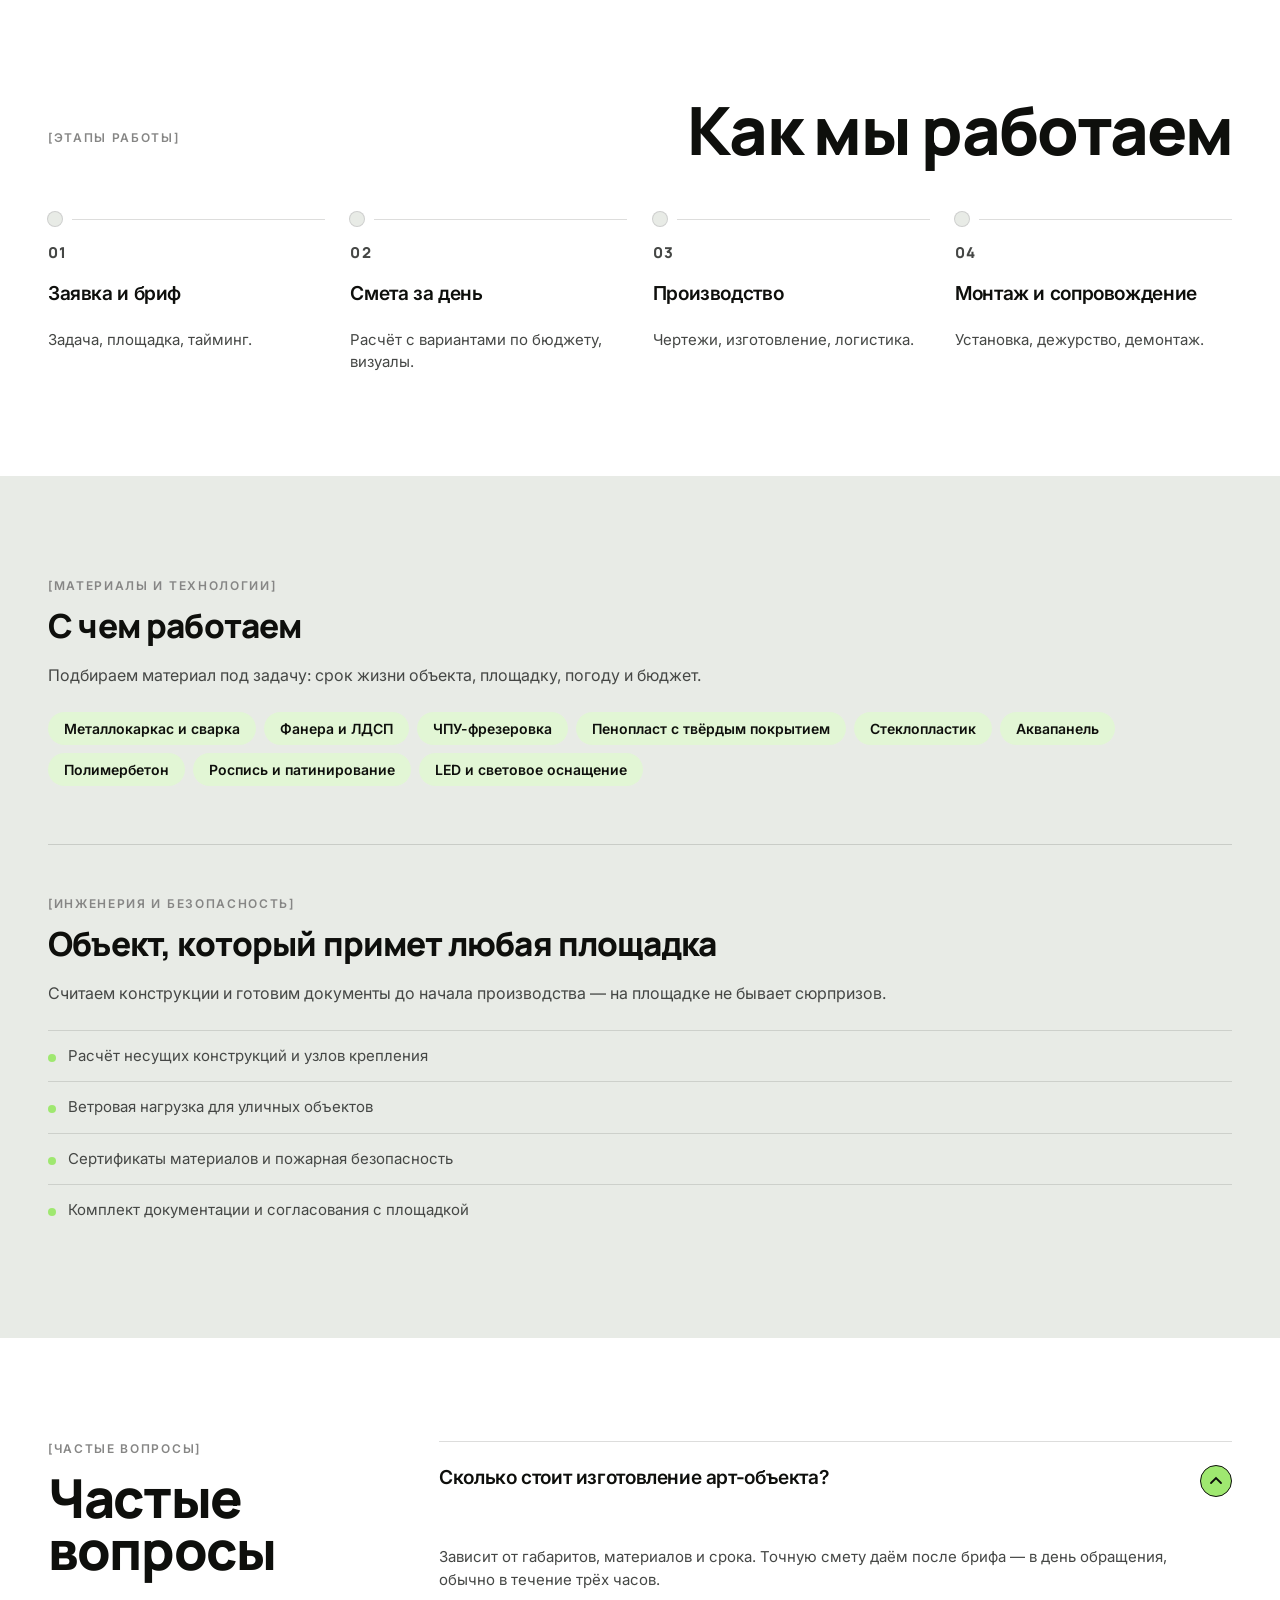
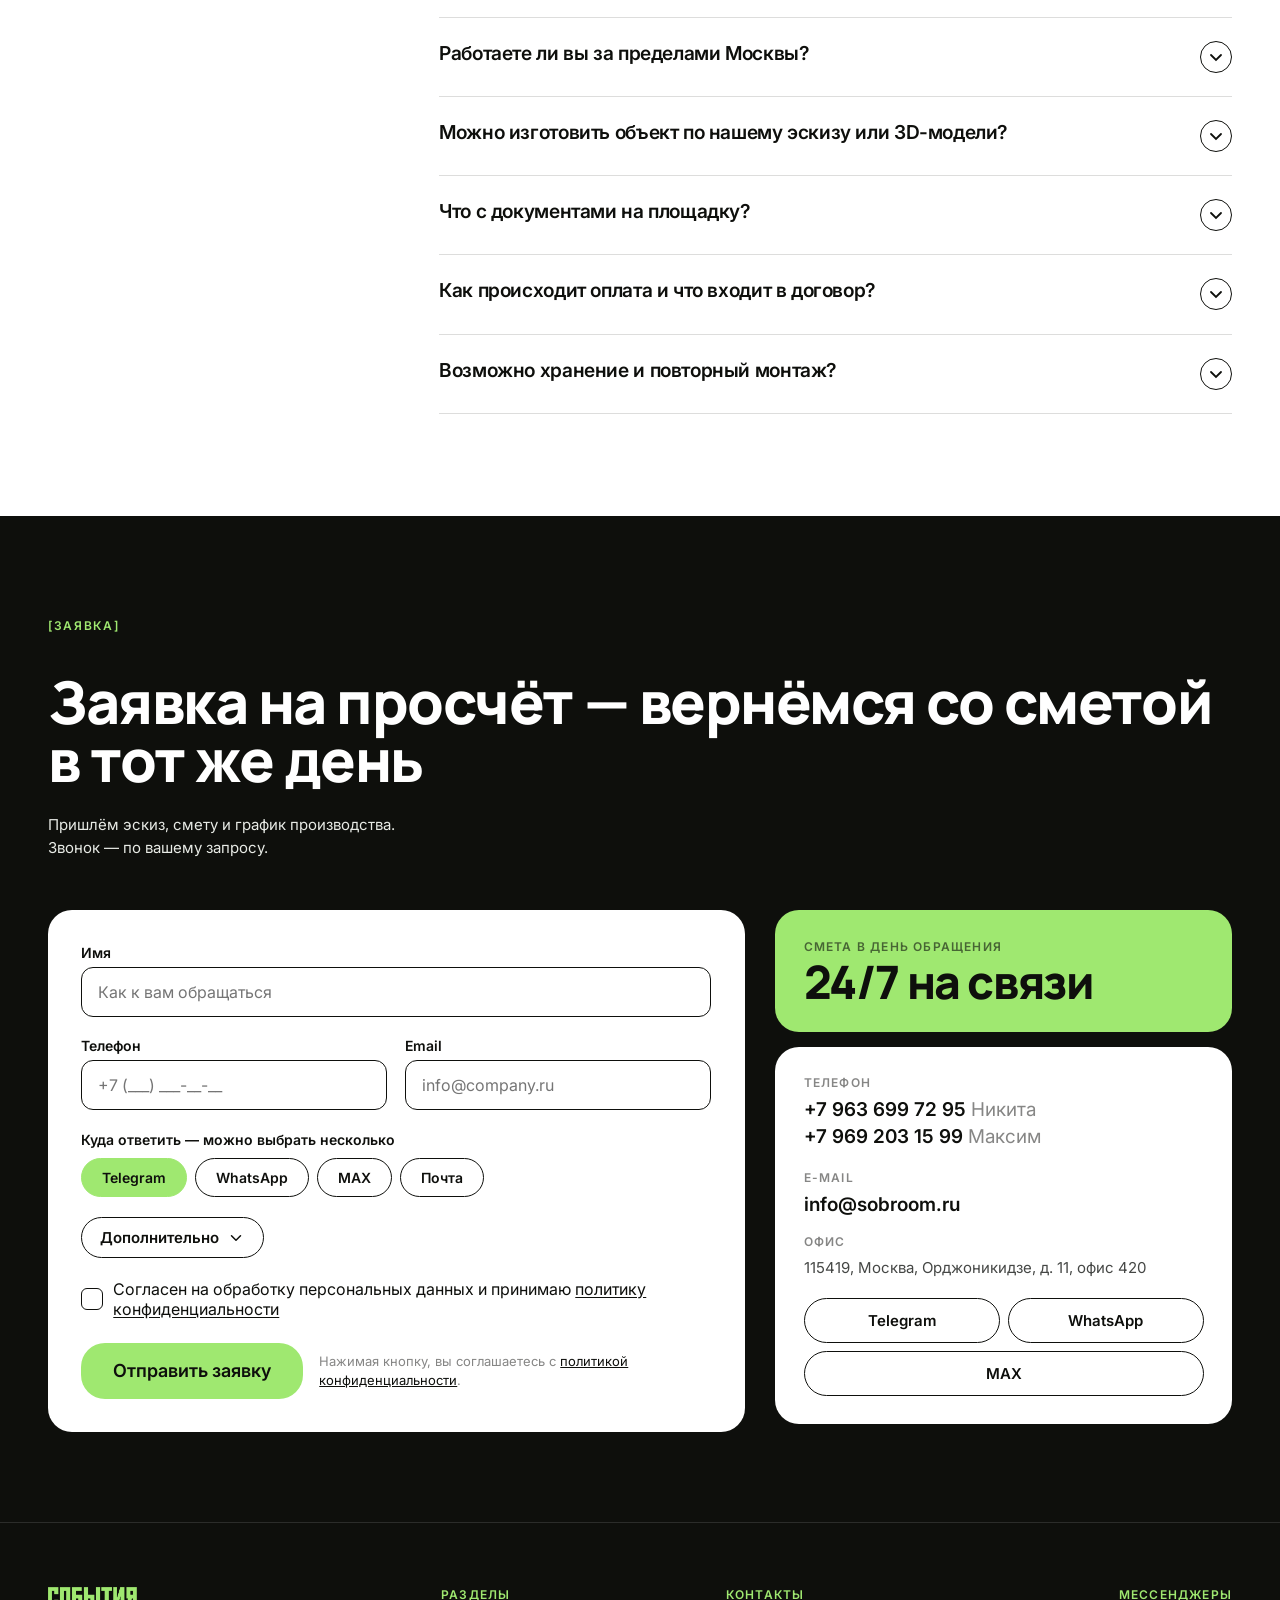
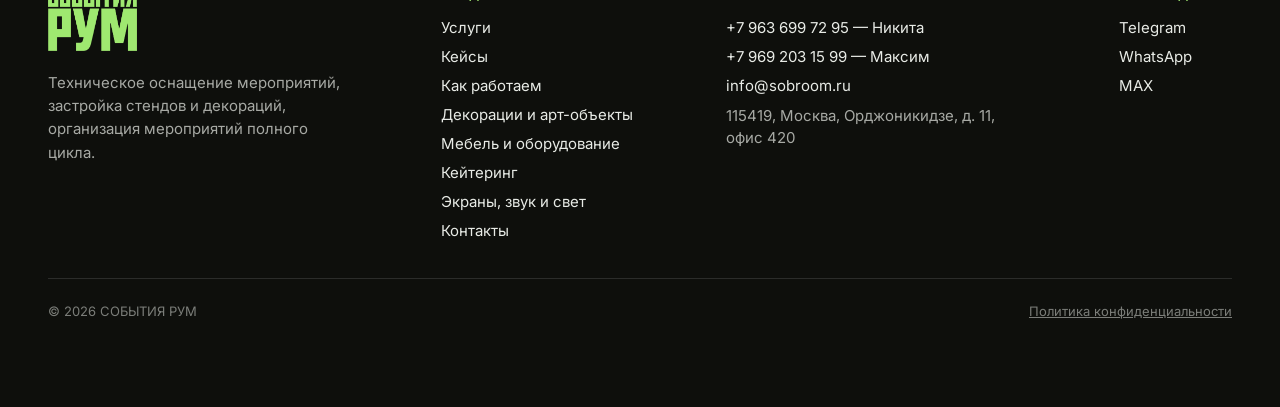
==== commit 8be30895: "В новогодний кейс добавлено коммерческое предложение Презентация сезона 2026/27 лежит в media и откр" ====
--- a/art-obekty/index.html
+++ b/art-obekty/index.html
@@ -271,6 +271,14 @@
                 <li>входная группа и уличная территория отеля «Гамма Измайлово»</li>
               </ul>
             </div>
+            <a class="case__doc" href="../media/novogodnee-oformlenie-vhodov-2026-27.pdf"
+               target="_blank" rel="noopener">
+              <svg class="case__doc-icon" width="22" height="22" viewBox="0 0 24 24" fill="none" stroke="currentColor" stroke-width="1.7" stroke-linecap="round" stroke-linejoin="round" aria-hidden="true"><path d="M14 3H7a2 2 0 0 0-2 2v14a2 2 0 0 0 2 2h10a2 2 0 0 0 2-2V8z"></path><path d="M14 3v5h5"></path><path d="M9 13h6M9 17h4"></path></svg>
+              <span class="case__doc-text">
+                <span class="case__doc-title">Презентация с ценами на сезон 2026/27</span>
+                <span class="case__doc-note">Три варианта оформления входа — от 75 000 ₽, доставка и монтаж включены. PDF, 1,2 МБ</span>
+              </span>
+            </a>
             <div class="case__cta"><button type="button" class="btn btn--tertiary btn--md js-case-cta">Хочу похожий проект</button></div>
           </div>
           <div class="case__gallery" data-case-gallery>
--- a/styles.css
+++ b/styles.css
@@ -894,3 +894,18 @@
   pointer-events:none;user-select:none;-webkit-user-select:none;
   -webkit-user-drag:none;-webkit-touch-callout:none;
 }
+
+/* Коммерческое предложение внутри кейса: открывается в новой вкладке,
+   оттуда же его скачивают. Оформлено как карточка, чтобы не потерялось
+   среди списков. */
+.case__doc{
+  display:flex;align-items:flex-start;gap:14px;padding:16px 18px;
+  border-radius:var(--radius-md);border:1px solid var(--border-default);
+  background:var(--surface-canvas);color:var(--text-heading);
+  transition:background-color .15s ease,border-color .15s ease;
+}
+.case__doc:hover{background:var(--color-primary-pale);border-color:var(--color-primary)}
+.case__doc-icon{flex:0 0 auto;margin-top:2px;color:var(--text-heading)}
+.case__doc-text{display:flex;flex-direction:column;gap:4px;min-width:0}
+.case__doc-title{font-weight:700;font-size:clamp(15px,1.2vw,17px);line-height:1.3}
+.case__doc-note{font-size:13px;line-height:1.45;color:var(--text-mute)}
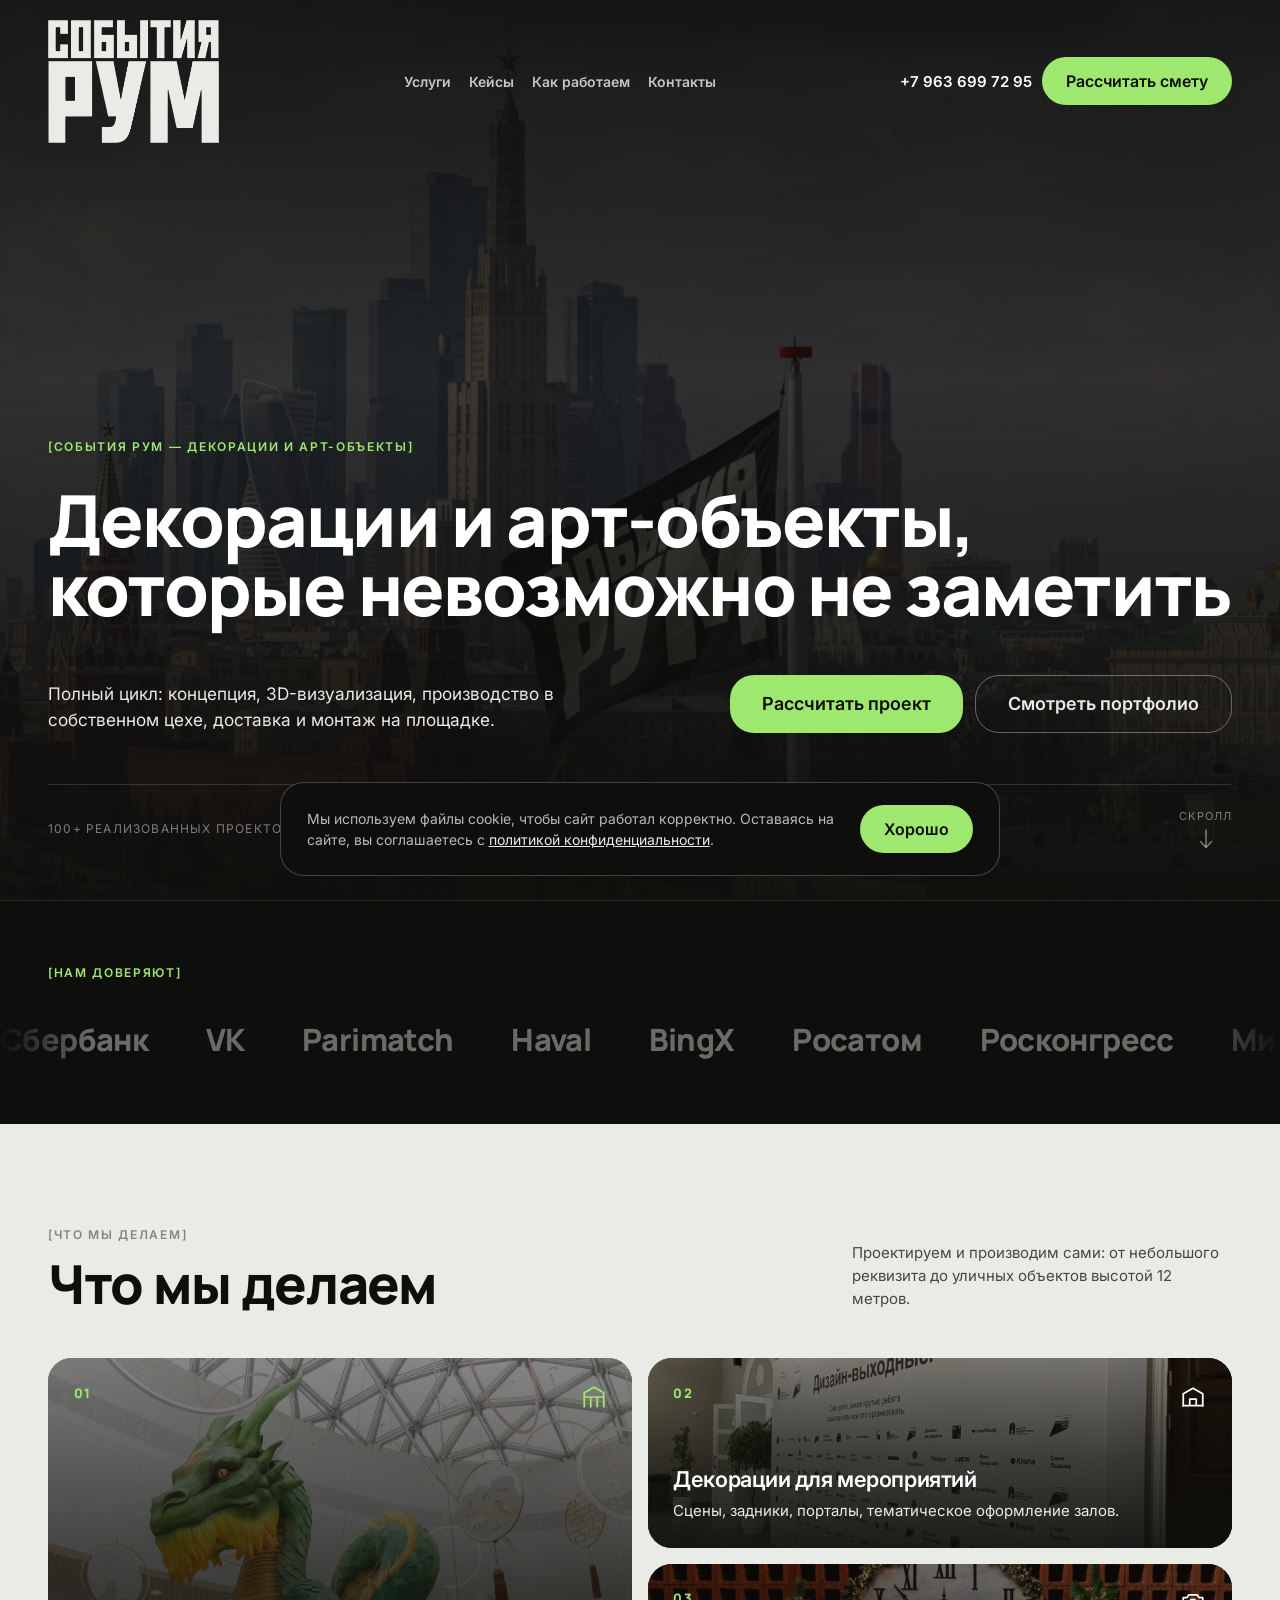
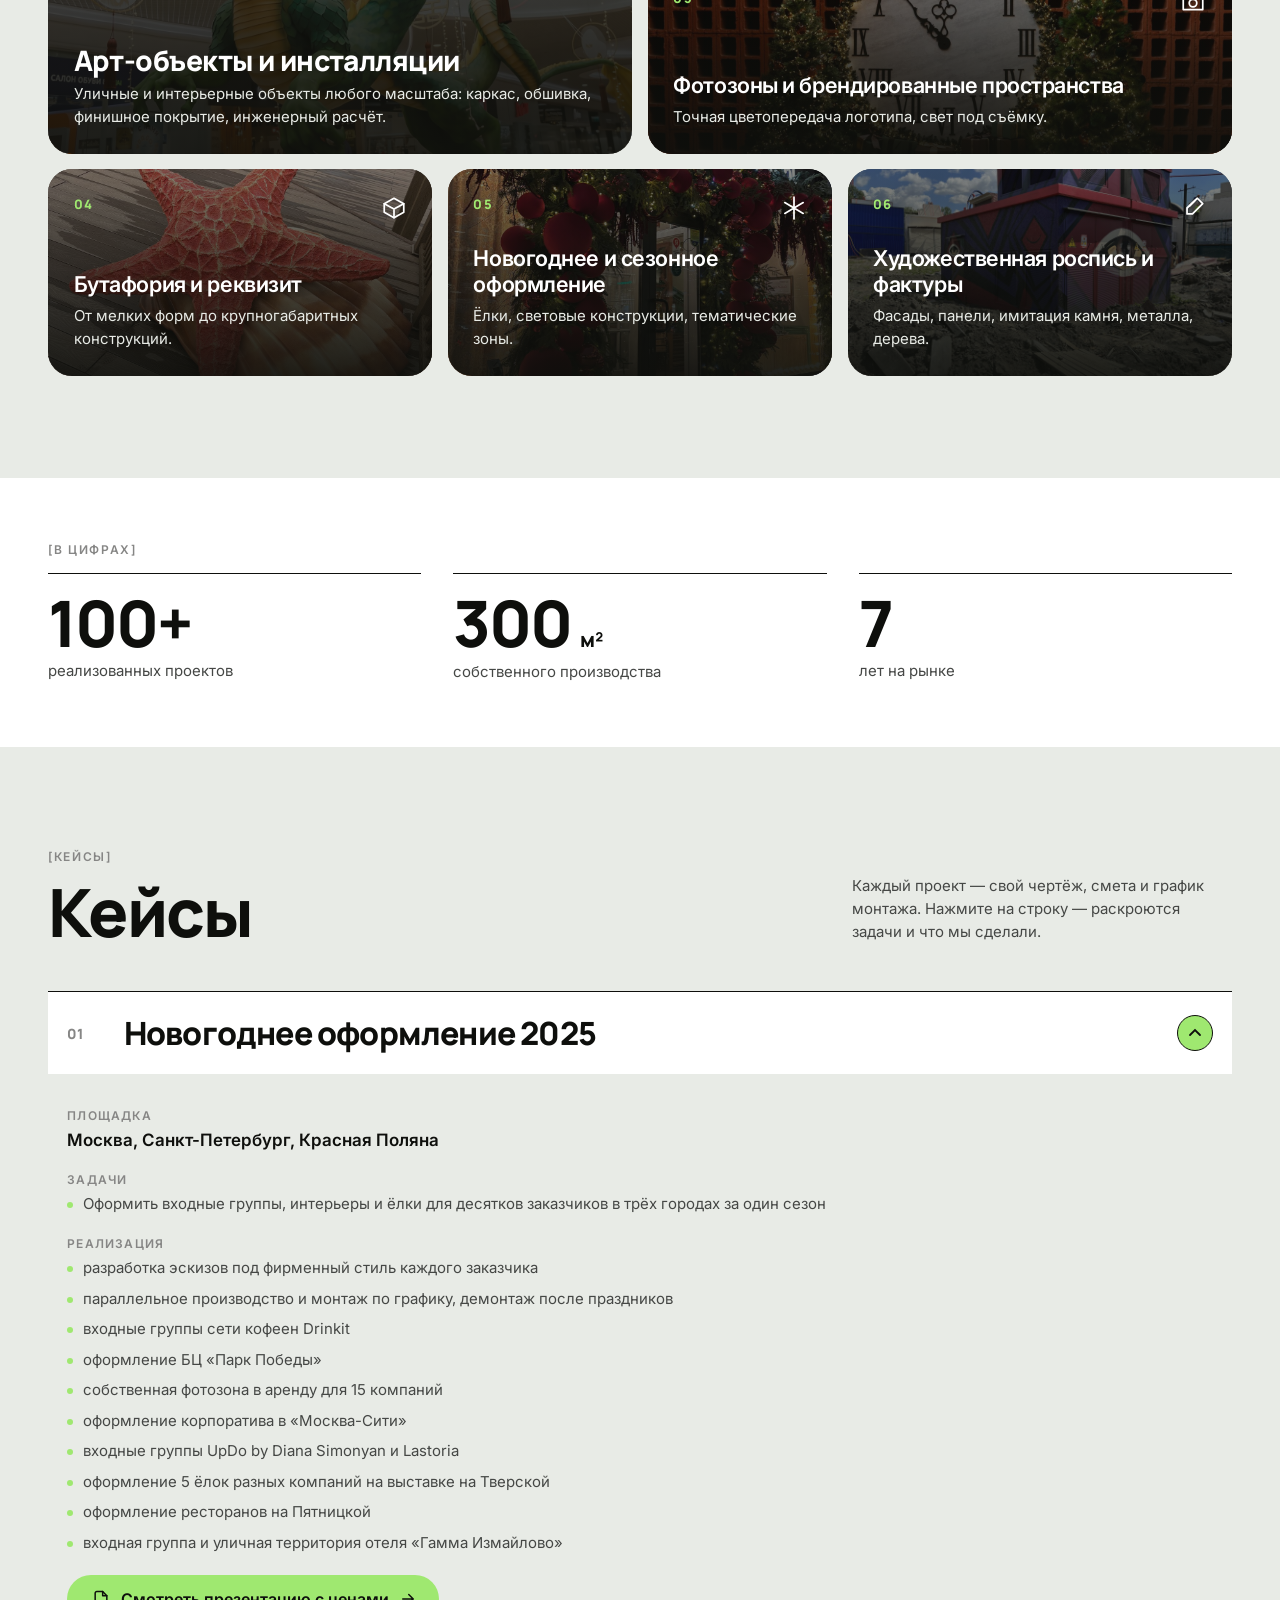
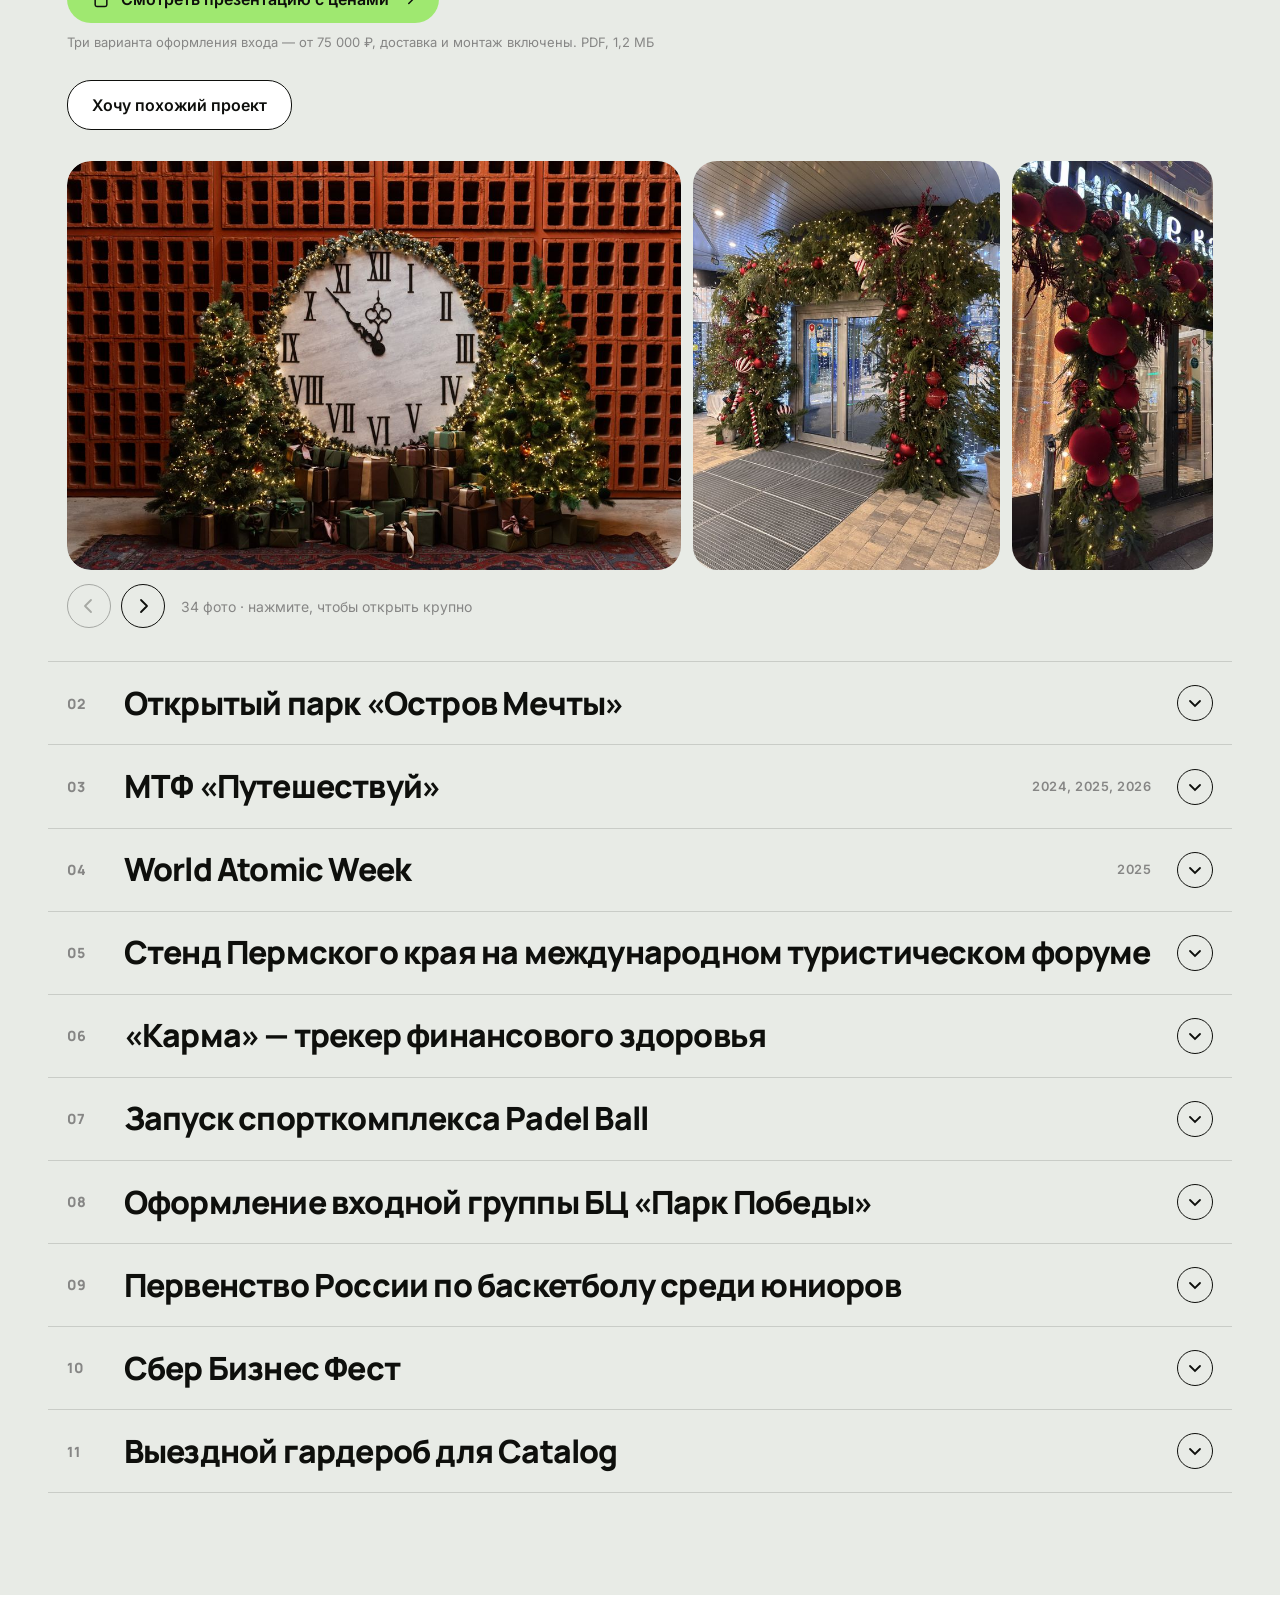
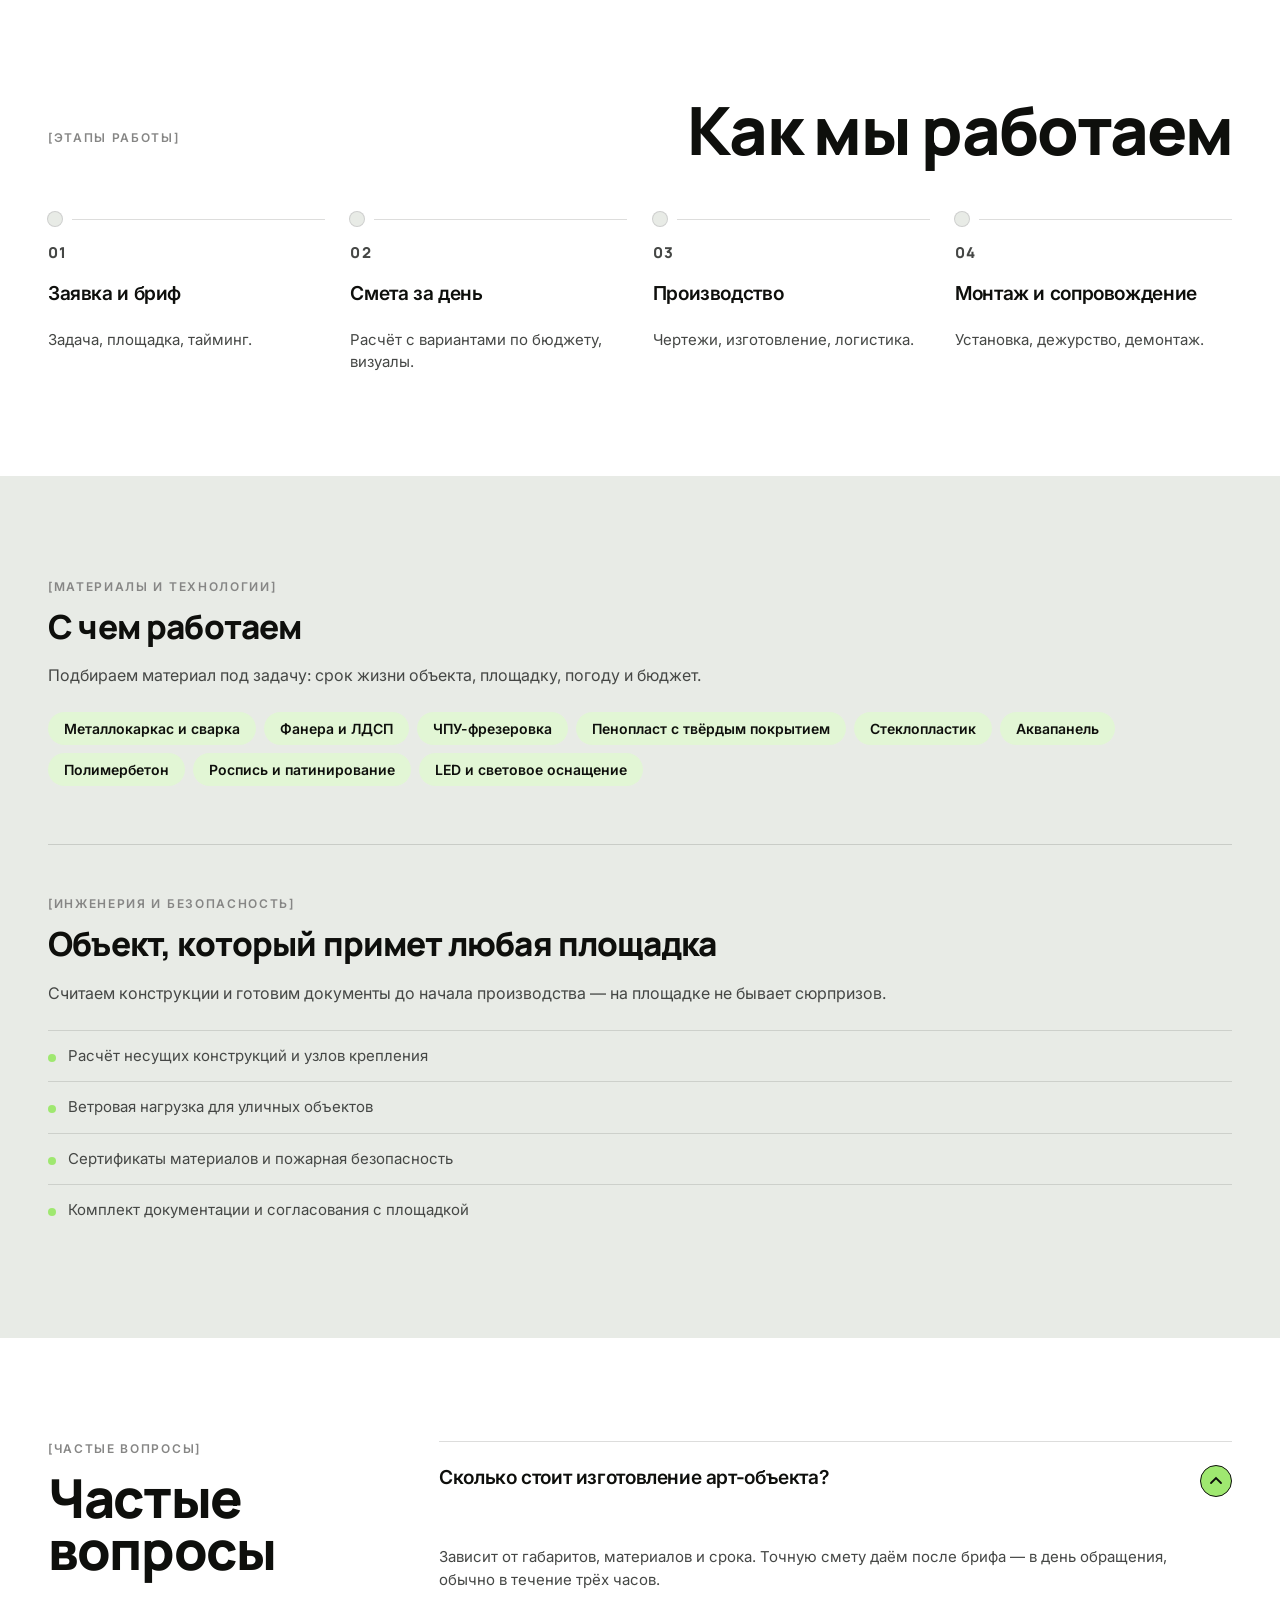
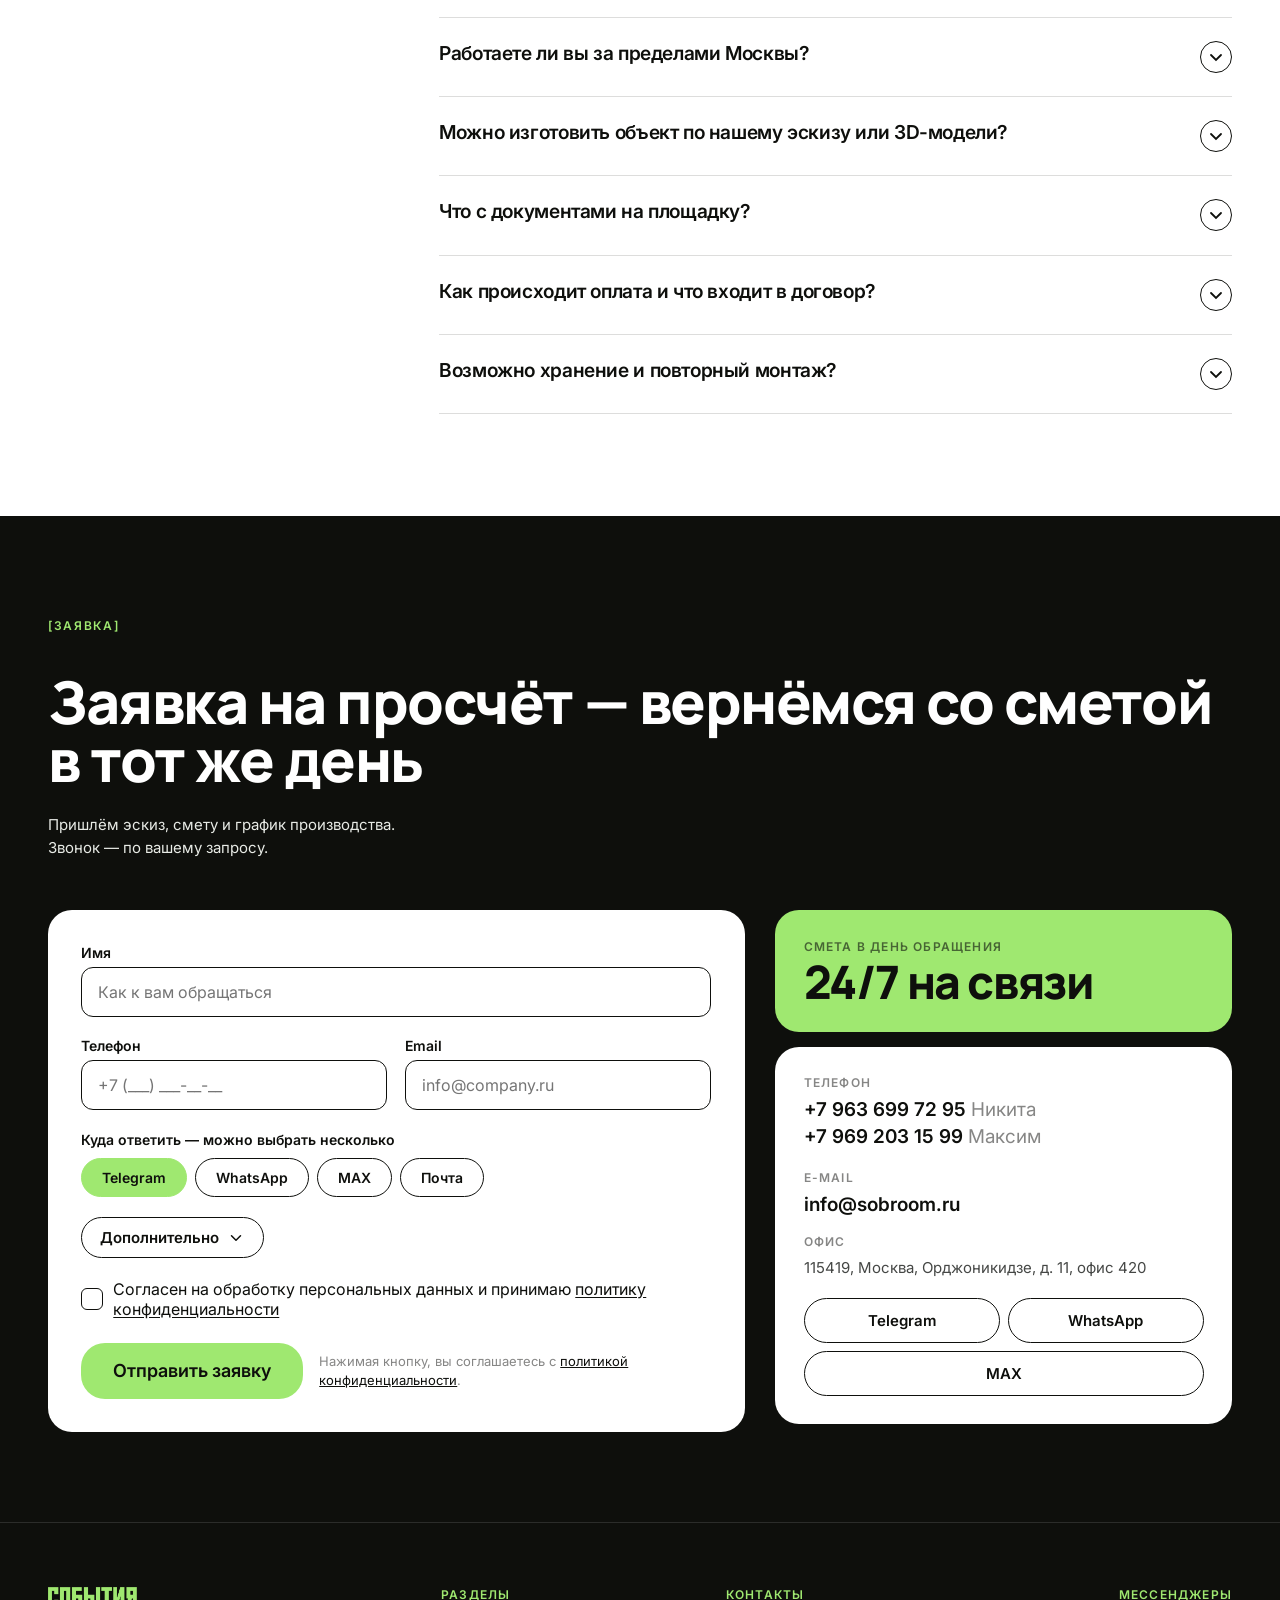
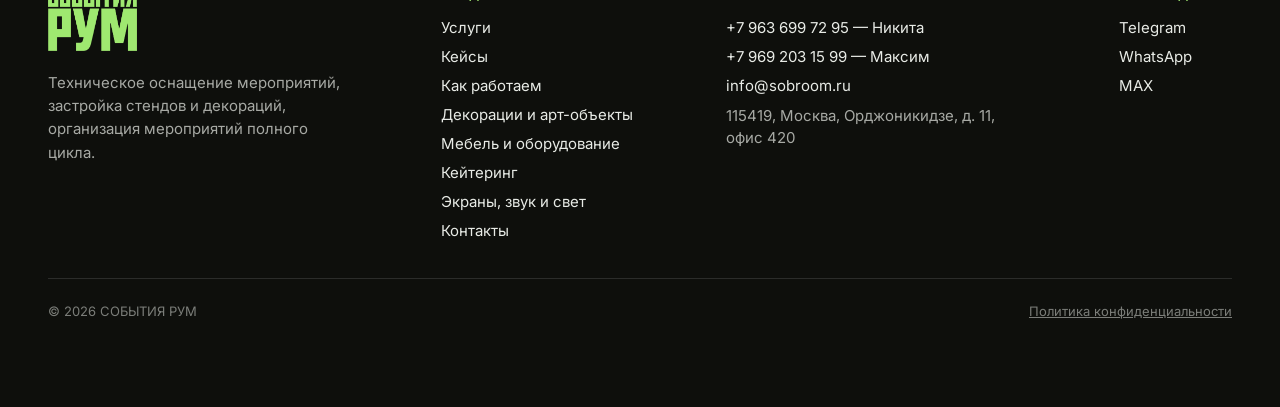
==== commit efa39fa7: "Презентация в кейсе: заметная кнопка вместо тихой карточки Ссылка выглядела как служебная плашка и т" ====
--- a/art-obekty/index.html
+++ b/art-obekty/index.html
@@ -271,14 +271,15 @@
                 <li>входная группа и уличная территория отеля «Гамма Измайлово»</li>
               </ul>
             </div>
-            <a class="case__doc" href="../media/novogodnee-oformlenie-vhodov-2026-27.pdf"
-               target="_blank" rel="noopener">
-              <svg class="case__doc-icon" width="22" height="22" viewBox="0 0 24 24" fill="none" stroke="currentColor" stroke-width="1.7" stroke-linecap="round" stroke-linejoin="round" aria-hidden="true"><path d="M14 3H7a2 2 0 0 0-2 2v14a2 2 0 0 0 2 2h10a2 2 0 0 0 2-2V8z"></path><path d="M14 3v5h5"></path><path d="M9 13h6M9 17h4"></path></svg>
-              <span class="case__doc-text">
-                <span class="case__doc-title">Презентация с ценами на сезон 2026/27</span>
-                <span class="case__doc-note">Три варианта оформления входа — от 75 000 ₽, доставка и монтаж включены. PDF, 1,2 МБ</span>
-              </span>
-            </a>
+            <div class="case__doc">
+              <a class="btn btn--primary btn--md case__doc-btn"
+                 href="../media/novogodnee-oformlenie-vhodov-2026-27.pdf" target="_blank" rel="noopener">
+                <svg width="20" height="20" viewBox="0 0 24 24" fill="none" stroke="currentColor" stroke-width="1.8" stroke-linecap="round" stroke-linejoin="round" aria-hidden="true"><path d="M14 3H7a2 2 0 0 0-2 2v14a2 2 0 0 0 2 2h10a2 2 0 0 0 2-2V8z"></path><path d="M14 3v5h5"></path></svg>
+                Смотреть презентацию с ценами
+                <svg class="case__doc-arrow" width="18" height="18" viewBox="0 0 24 24" fill="none" stroke="currentColor" stroke-width="2" stroke-linecap="round" stroke-linejoin="round" aria-hidden="true"><path d="M5 12h14M13 6l6 6-6 6"></path></svg>
+              </a>
+              <p class="case__doc-note">Три варианта оформления входа — от 75 000 ₽, доставка и монтаж включены. PDF, 1,2 МБ</p>
+            </div>
             <div class="case__cta"><button type="button" class="btn btn--tertiary btn--md js-case-cta">Хочу похожий проект</button></div>
           </div>
           <div class="case__gallery" data-case-gallery>
--- a/styles.css
+++ b/styles.css
@@ -896,16 +896,11 @@
 }
 
 /* Коммерческое предложение внутри кейса: открывается в новой вкладке,
-   оттуда же его скачивают. Оформлено как карточка, чтобы не потерялось
-   среди списков. */
-.case__doc{
-  display:flex;align-items:flex-start;gap:14px;padding:16px 18px;
-  border-radius:var(--radius-md);border:1px solid var(--border-default);
-  background:var(--surface-canvas);color:var(--text-heading);
-  transition:background-color .15s ease,border-color .15s ease;
-}
-.case__doc:hover{background:var(--color-primary-pale);border-color:var(--color-primary)}
-.case__doc-icon{flex:0 0 auto;margin-top:2px;color:var(--text-heading)}
-.case__doc-text{display:flex;flex-direction:column;gap:4px;min-width:0}
-.case__doc-title{font-weight:700;font-size:clamp(15px,1.2vw,17px);line-height:1.3}
-.case__doc-note{font-size:13px;line-height:1.45;color:var(--text-mute)}
+   оттуда его и скачивают. Оформлено главной кнопкой сайта — это самое
+   ценное, что есть в кейсе для того, кто выбирает подрядчика. */
+.case__doc{display:flex;flex-direction:column;align-items:flex-start;gap:10px}
+.case__doc-btn{gap:10px;padding-right:22px}
+.case__doc-arrow{transition:transform .2s var(--ease)}
+.case__doc-btn:hover .case__doc-arrow{transform:translateX(4px)}
+.case__doc-note{margin:0;max-width:46em;font-size:13px;line-height:1.45;color:var(--text-mute)}
+@media (prefers-reduced-motion:reduce){.case__doc-arrow{transition:none}}
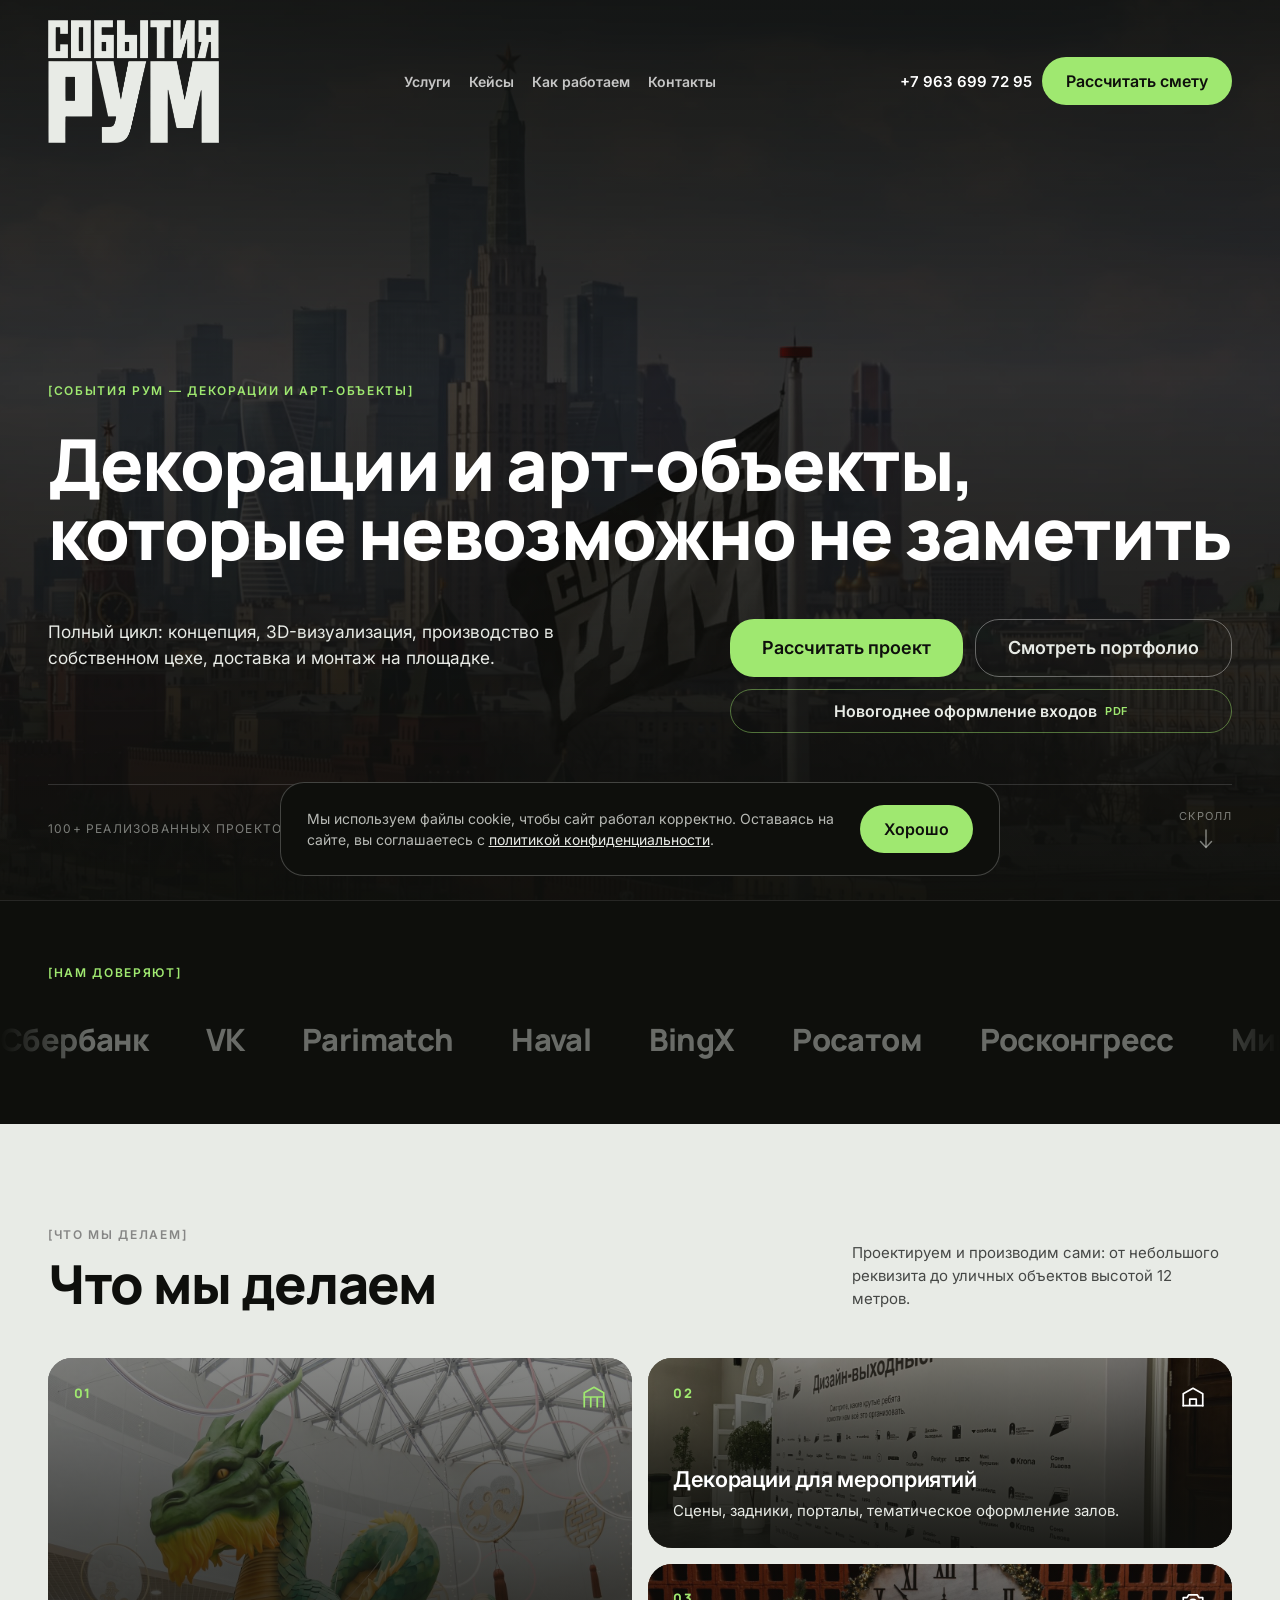
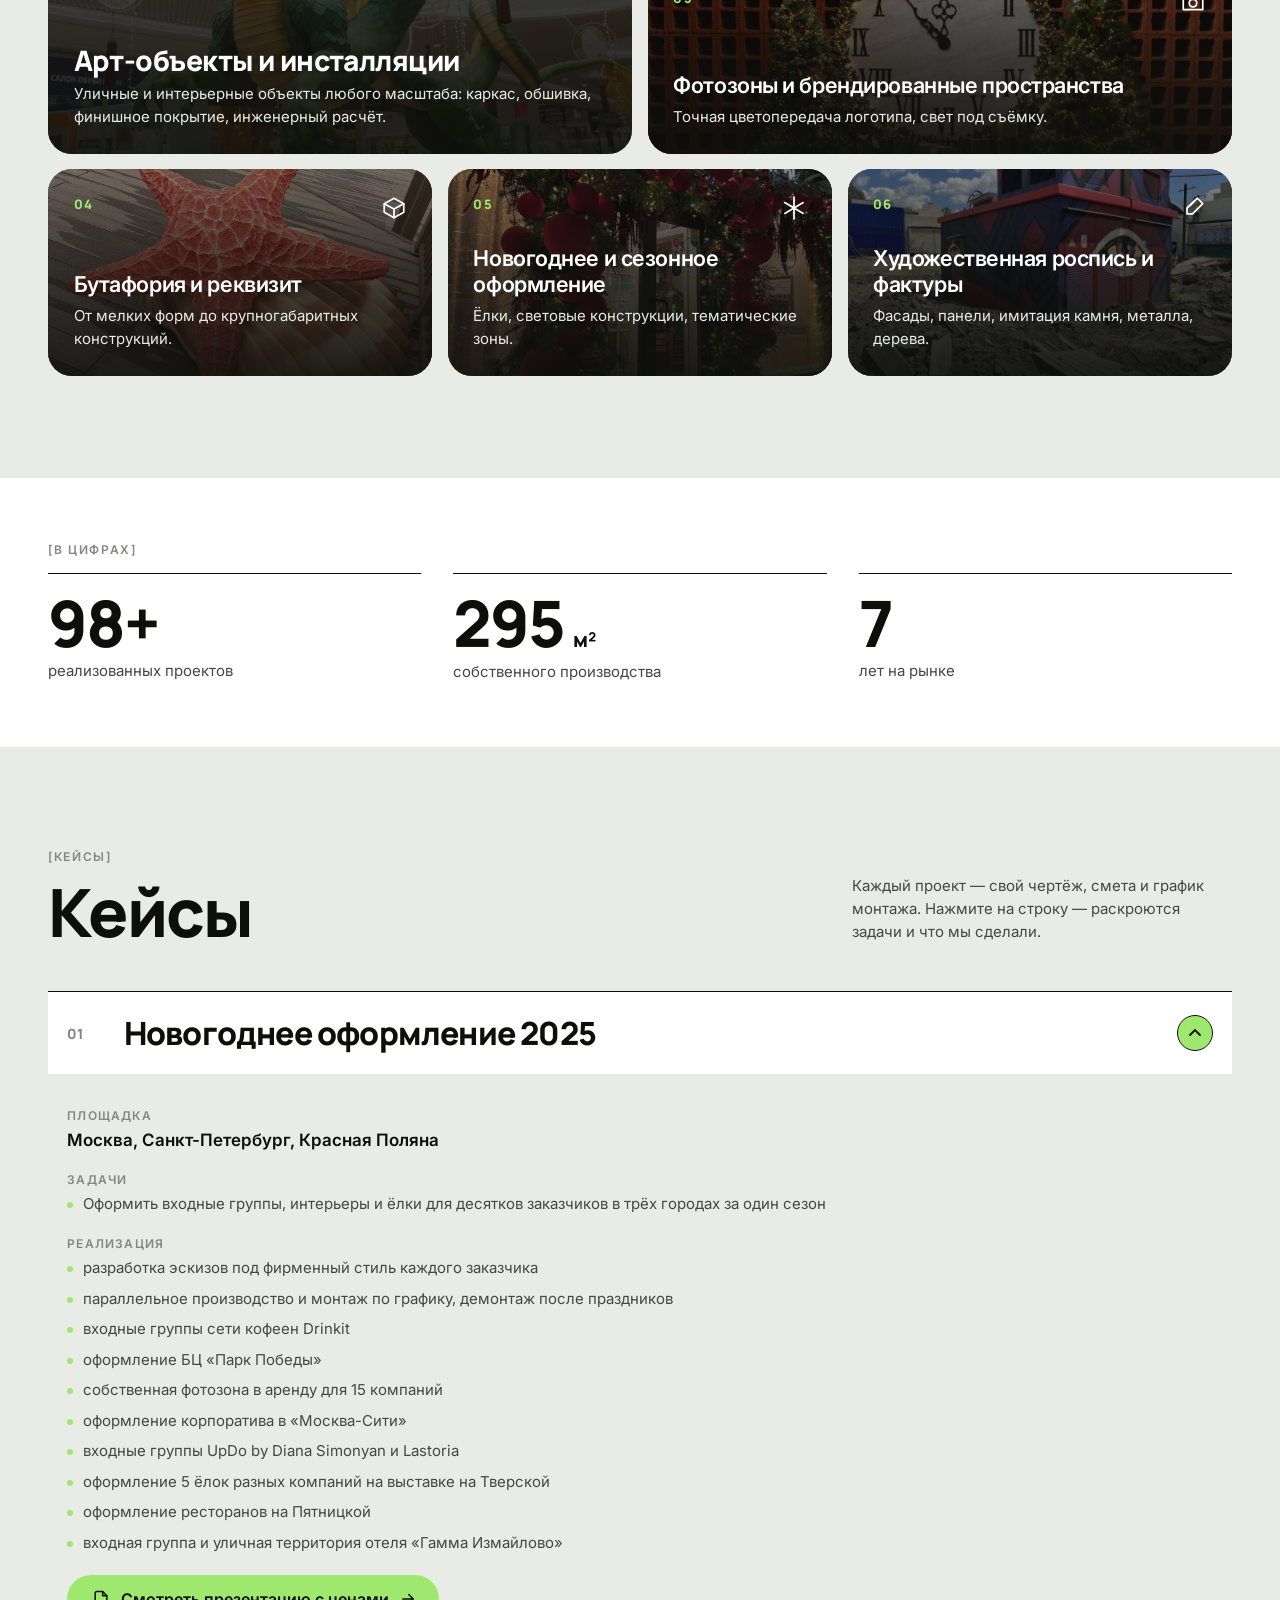
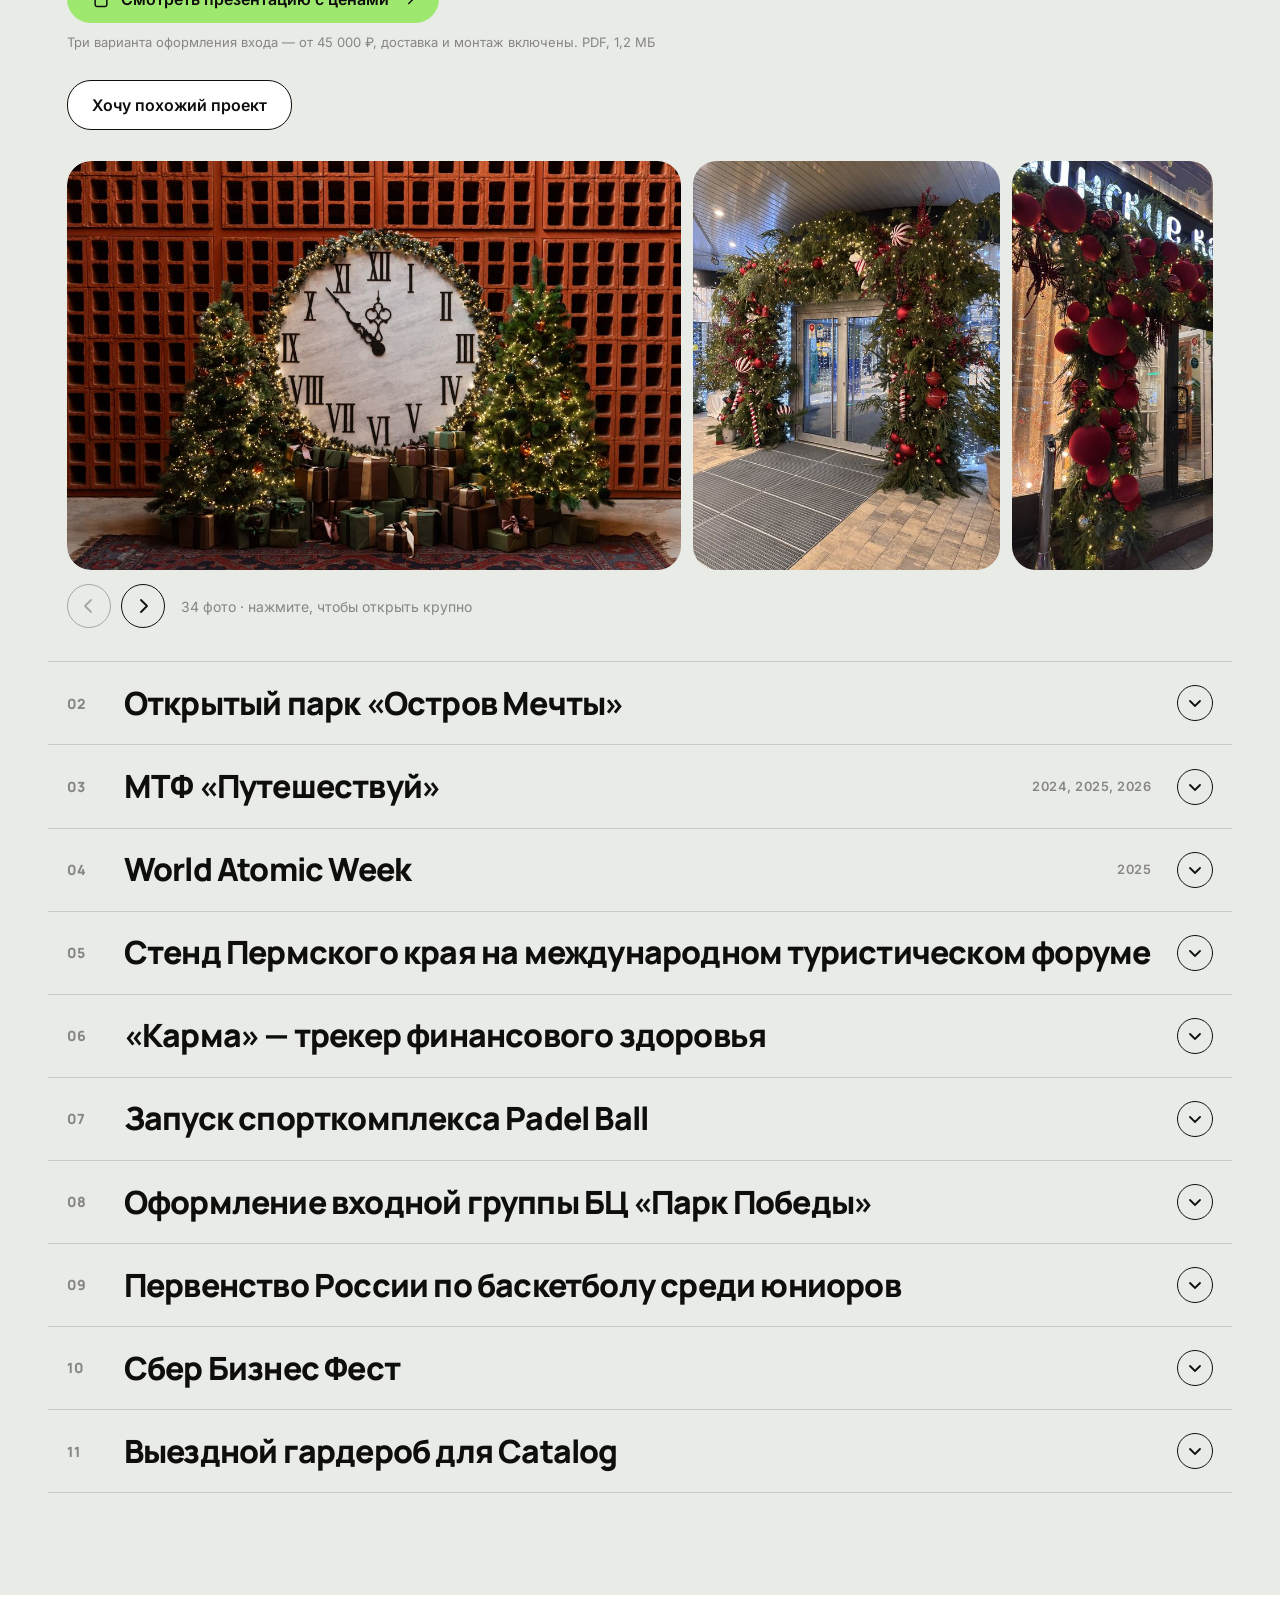
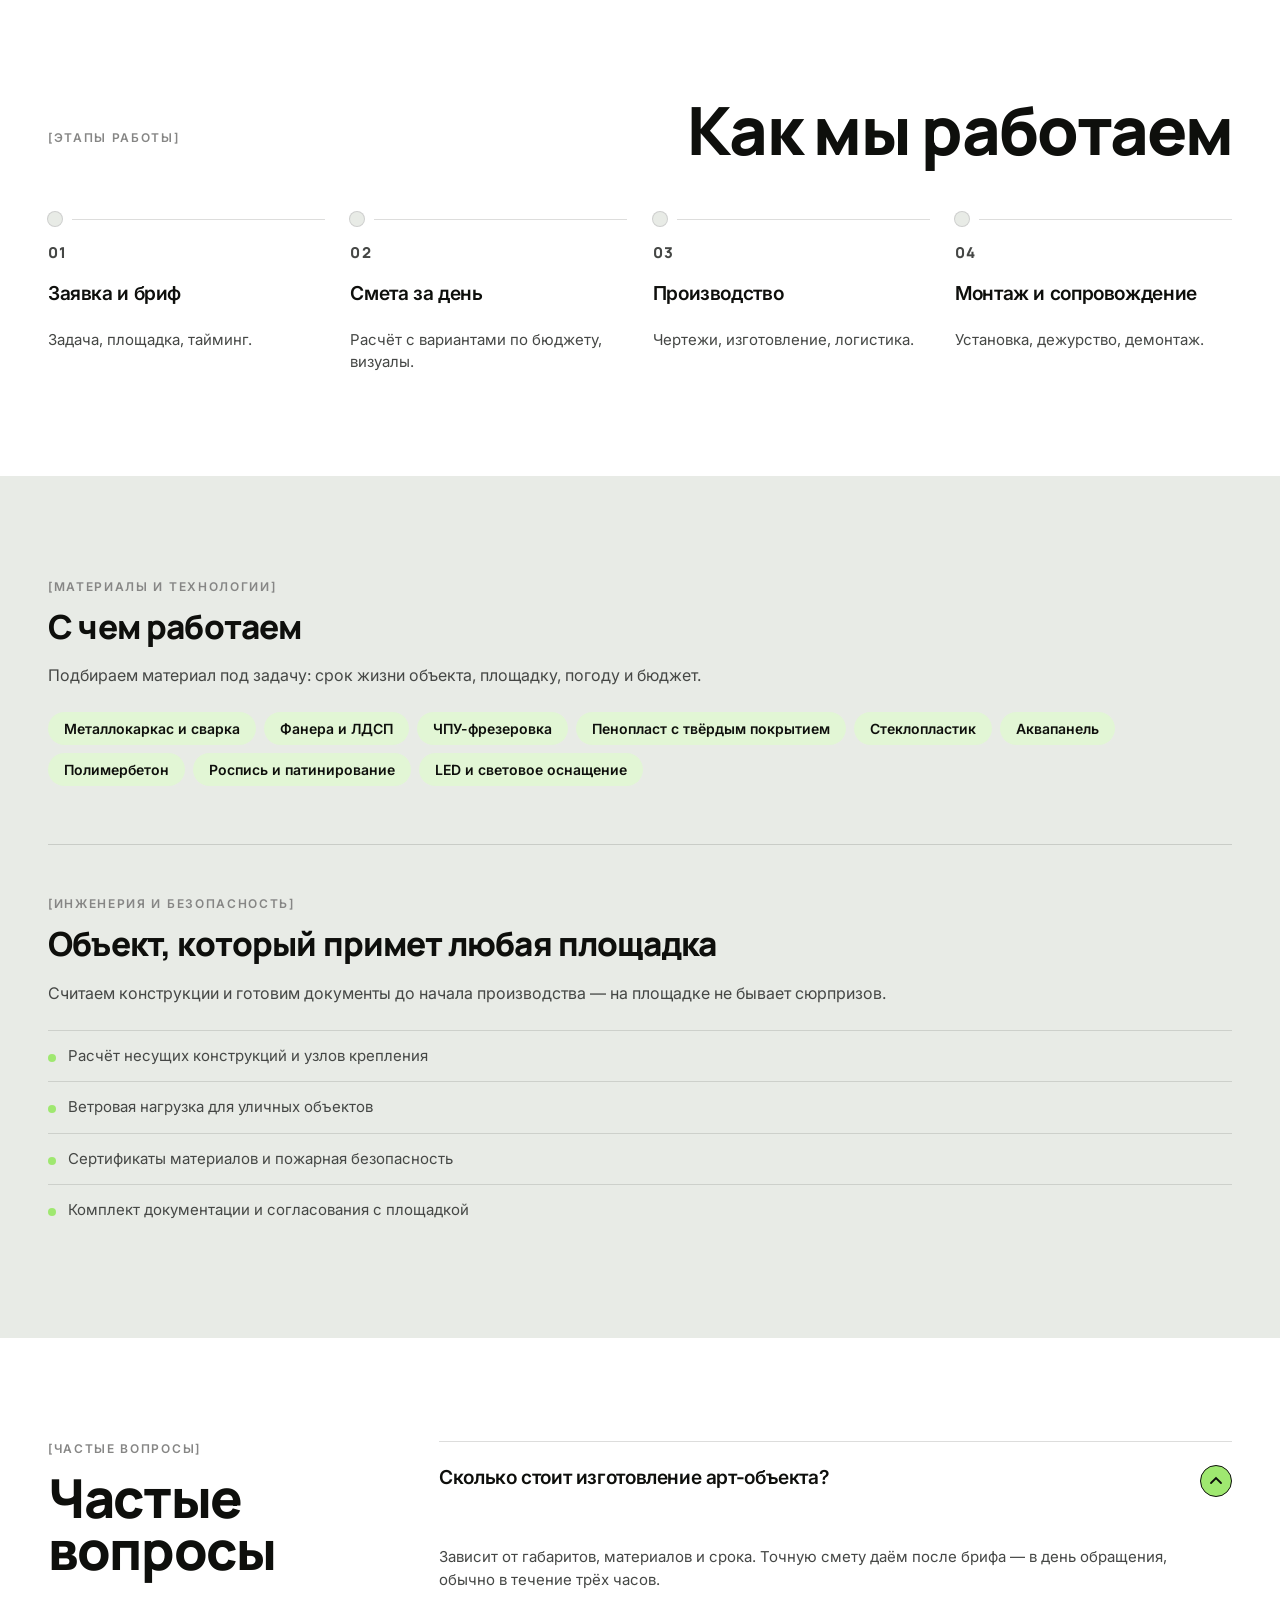
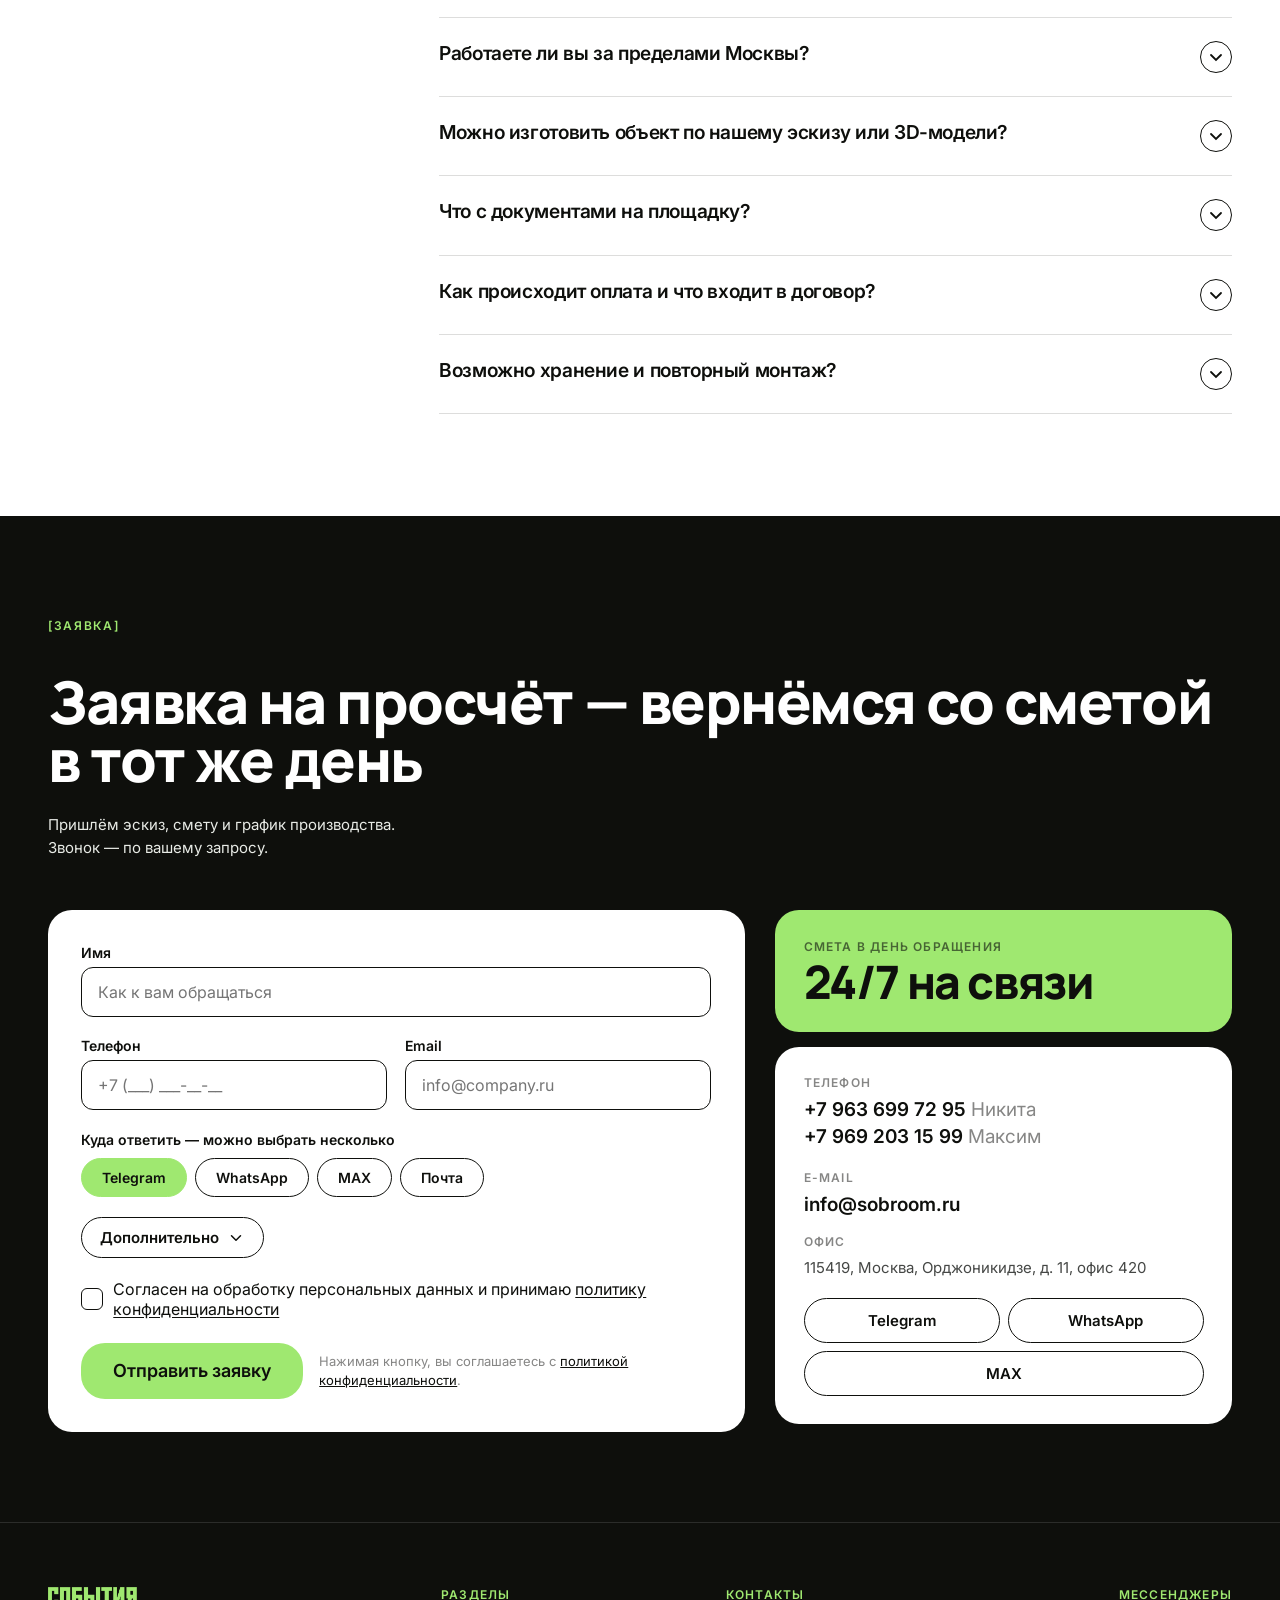
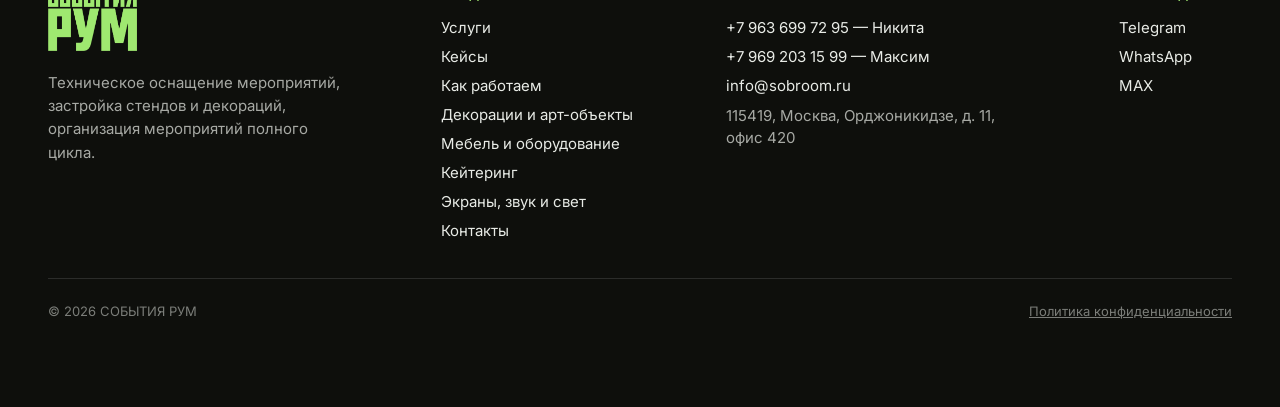
==== commit 937f4b41: "Обновить цены и добавить кнопку новогодней презентации" ====
--- a/art-obekty/index.html
+++ b/art-obekty/index.html
@@ -94,11 +94,16 @@
   <div class="hero__content">
     <p class="hero__eyebrow reveal-init" style="--reveal-delay:50ms">[СОБЫТИЯ РУМ — ДЕКОРАЦИИ И АРТ-ОБЪЕКТЫ]</p>
     <h1 class="hero__title reveal-init" style="--reveal-delay:120ms">Декорации и арт-объекты, которые невозможно не заметить</h1>
-    <div class="hero__row">
+    <div class="hero__row hero__row--with-presentation">
       <p class="hero__lead reveal-init" style="--reveal-delay:200ms">Полный цикл: концепция, 3D-визуализация, производство в собственном цехе, доставка и монтаж на площадке.</p>
-      <div class="hero__cta reveal-init" style="--reveal-delay:280ms">
-    <button type="button" class="btn btn--primary btn--lg js-go-form">Рассчитать проект</button>
-    <a href="#cases" class="btn btn--ghost-dark">Смотреть портфолио</a>
+      <div class="hero__cta hero__cta--with-presentation reveal-init" style="--reveal-delay:280ms">
+        <button type="button" class="btn btn--primary btn--lg js-go-form">Рассчитать проект</button>
+        <a href="#cases" class="btn btn--ghost-dark">Смотреть портфолио</a>
+        <a class="btn btn--ghost-dark hero__presentation"
+           href="../media/novogodnee-oformlenie-vhodov-2026-27.pdf?v=dev" target="_blank" rel="noopener">
+          <span class="hero__presentation-label">Новогоднее оформление входов</span>
+          <span class="hero__presentation-format">PDF</span>
+        </a>
       </div>
     </div>
     <div class="hero__foot reveal-init" style="--reveal-delay:360ms">
@@ -273,12 +278,12 @@
             </div>
             <div class="case__doc">
               <a class="btn btn--primary btn--md case__doc-btn"
-                 href="../media/novogodnee-oformlenie-vhodov-2026-27.pdf" target="_blank" rel="noopener">
+                 href="../media/novogodnee-oformlenie-vhodov-2026-27.pdf?v=dev" target="_blank" rel="noopener">
                 <svg width="20" height="20" viewBox="0 0 24 24" fill="none" stroke="currentColor" stroke-width="1.8" stroke-linecap="round" stroke-linejoin="round" aria-hidden="true"><path d="M14 3H7a2 2 0 0 0-2 2v14a2 2 0 0 0 2 2h10a2 2 0 0 0 2-2V8z"></path><path d="M14 3v5h5"></path></svg>
                 Смотреть презентацию с ценами
                 <svg class="case__doc-arrow" width="18" height="18" viewBox="0 0 24 24" fill="none" stroke="currentColor" stroke-width="2" stroke-linecap="round" stroke-linejoin="round" aria-hidden="true"><path d="M5 12h14M13 6l6 6-6 6"></path></svg>
               </a>
-              <p class="case__doc-note">Три варианта оформления входа — от 75 000 ₽, доставка и монтаж включены. PDF, 1,2 МБ</p>
+              <p class="case__doc-note">Три варианта оформления входа — от 45 000 ₽, доставка и монтаж включены. PDF, 1,2 МБ</p>
             </div>
             <div class="case__cta"><button type="button" class="btn btn--tertiary btn--md js-case-cta">Хочу похожий проект</button></div>
           </div>
--- a/page.css
+++ b/page.css
@@ -1,9 +1,23 @@
 /* ==========================================================================
    Страницы направлений (декорации, мебель, кейтеринг, техника).
    Стиль полностью общий с главной: блоки, шрифты, отступы и кнопки берутся
-   из styles.css. Здесь остаётся только то, чего на главной нет, — раскладка
-   плитки услуг на шесть карточек и её вид, пока фото не загружены.
+   из styles.css. Здесь собраны стили кнопки презентации и плиток услуг.
    ========================================================================== */
+
+/* Презентация под двумя основными действиями на странице декораций. */
+.hero__row--with-presentation{align-items:flex-start}
+.hero__cta--with-presentation{display:grid;grid-template-columns:auto auto;max-width:100%}
+.hero__presentation{
+  grid-column:1/-1;min-height:44px;padding:10px 14px;
+  border-color:rgba(159,232,112,.45);font-size:clamp(14px,1.25vw,16px);line-height:22px;
+  text-align:center;
+}
+.hero__presentation:hover{border-color:var(--color-primary)}
+.hero__presentation-label{text-wrap:balance}
+.hero__presentation-format{flex:0 0 auto;color:var(--color-primary);font-size:11px;letter-spacing:.08em}
+@media (max-width:600px){
+  .hero__cta--with-presentation{grid-template-columns:minmax(0,1fr);width:100%}
+}
 
 /* Карточки здесь описывают услугу, а не ведут на другую страницу. */
 .page-dir .bento{grid-auto-rows:minmax(170px,auto)}
